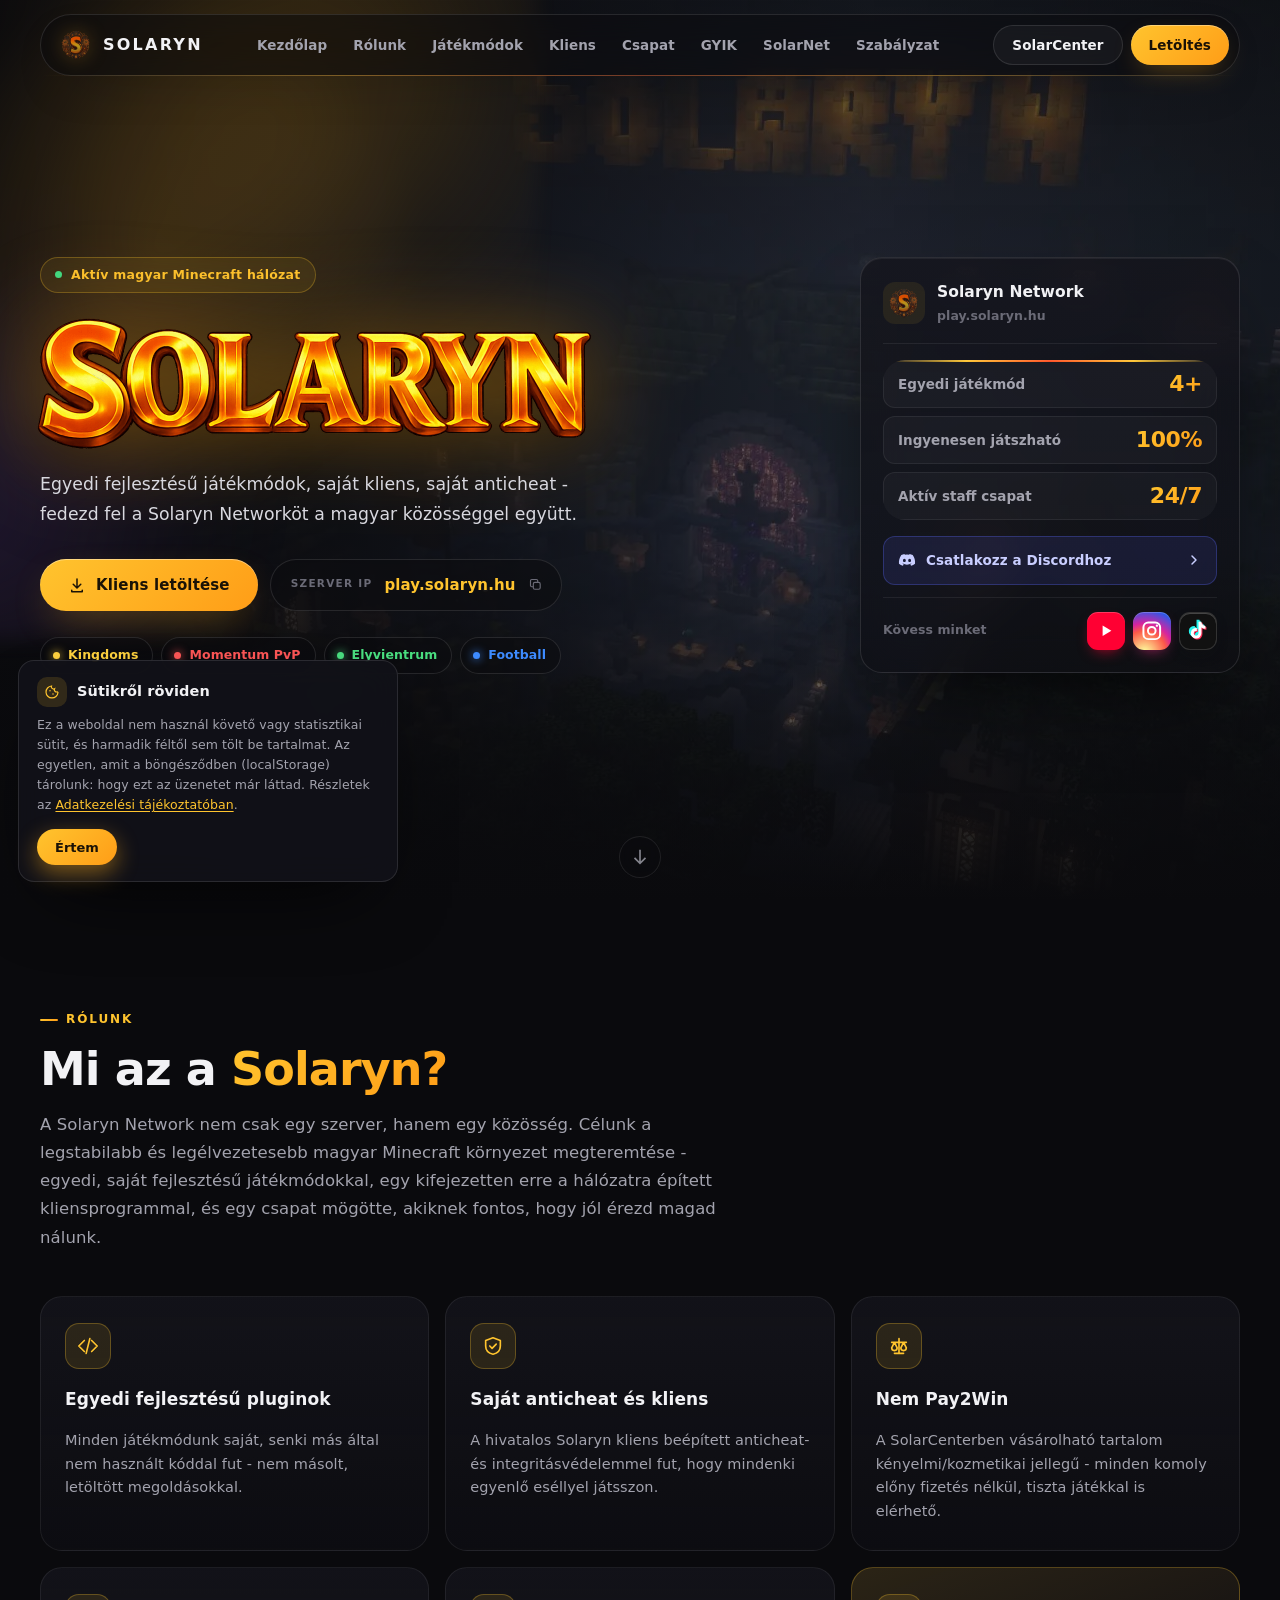
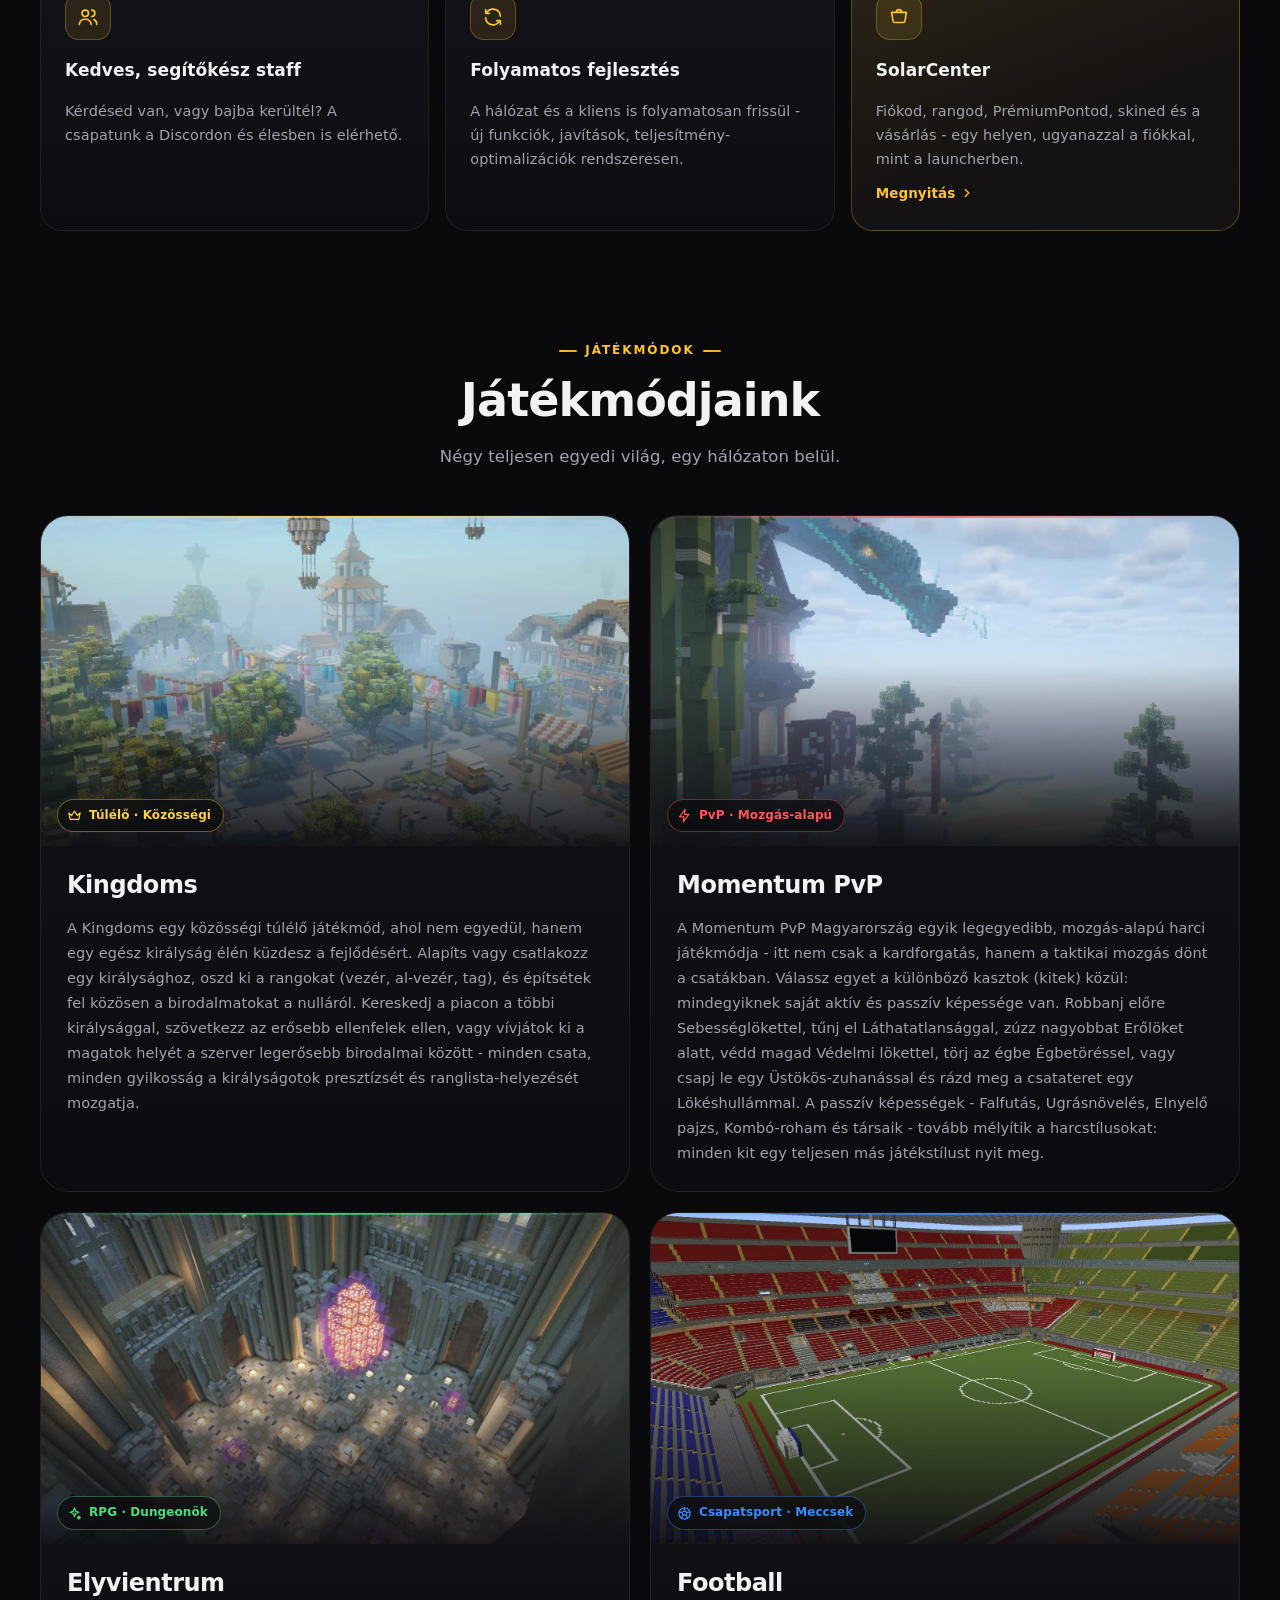
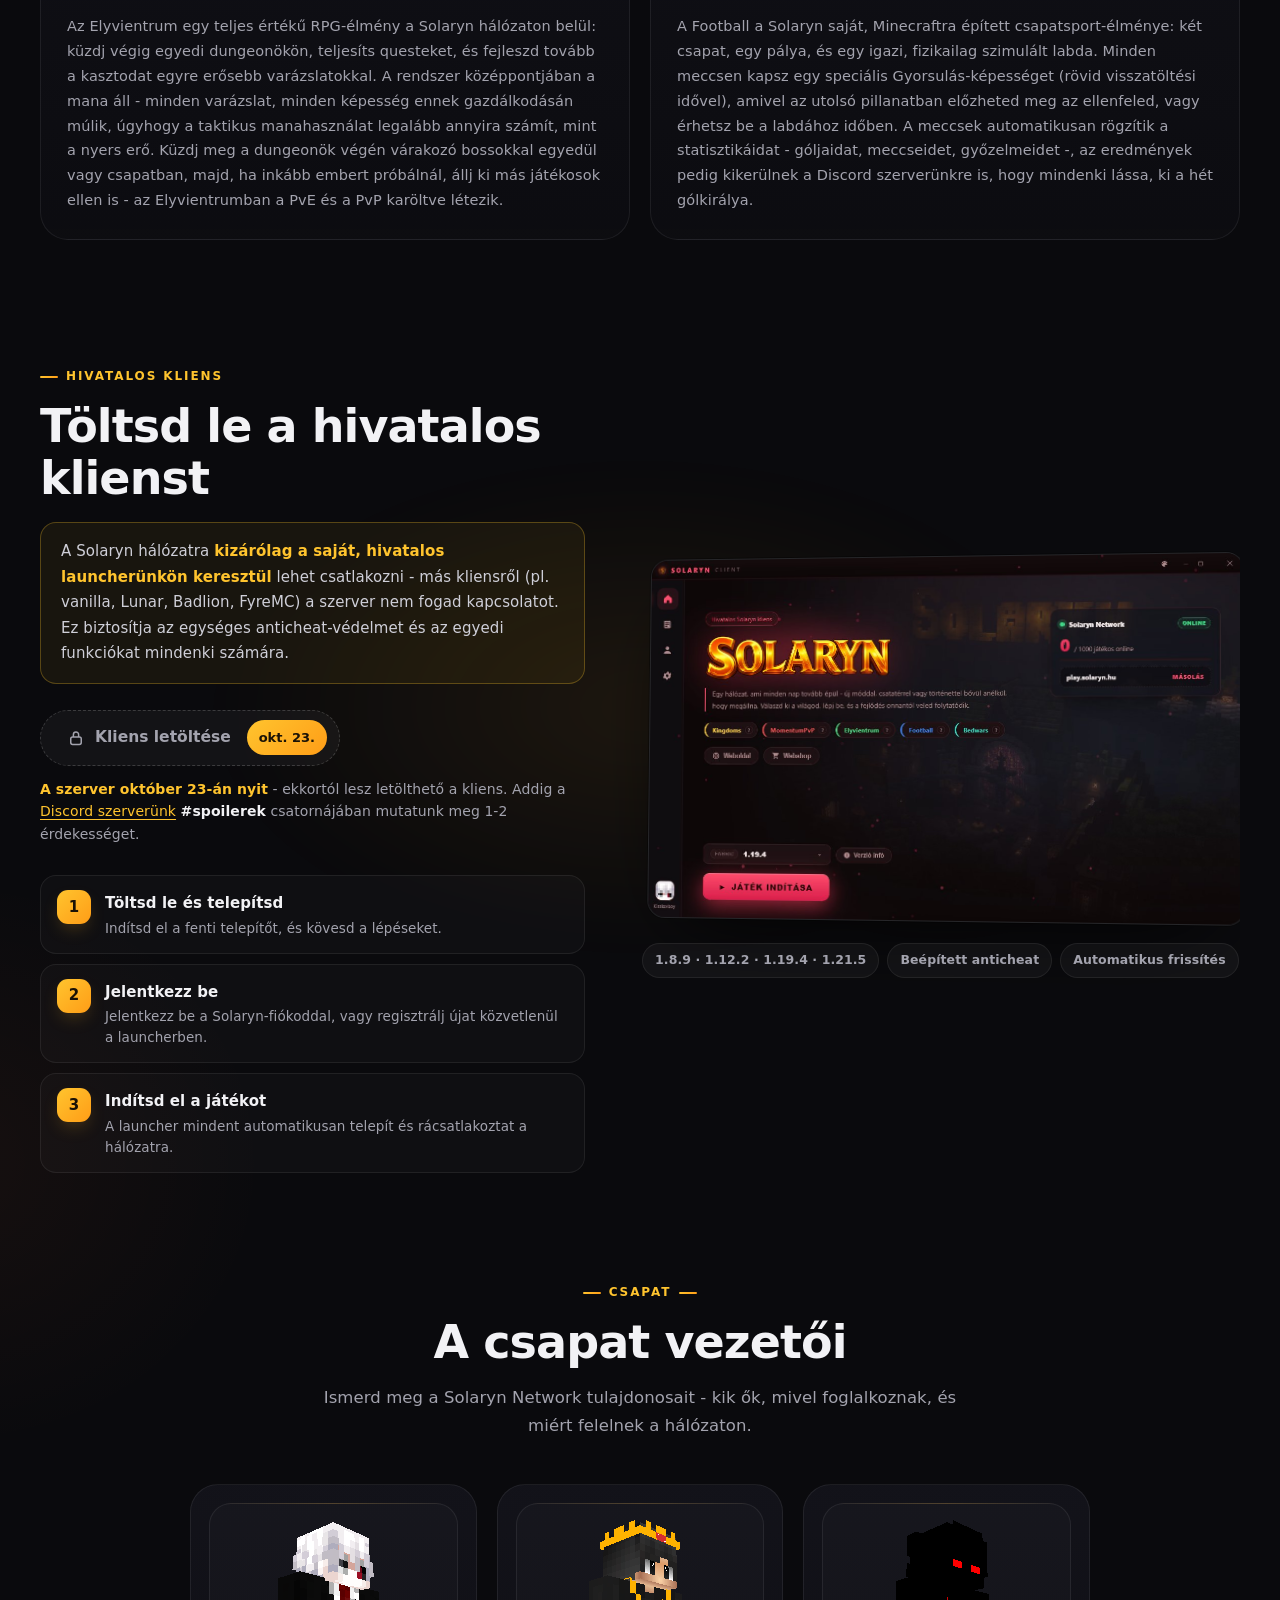
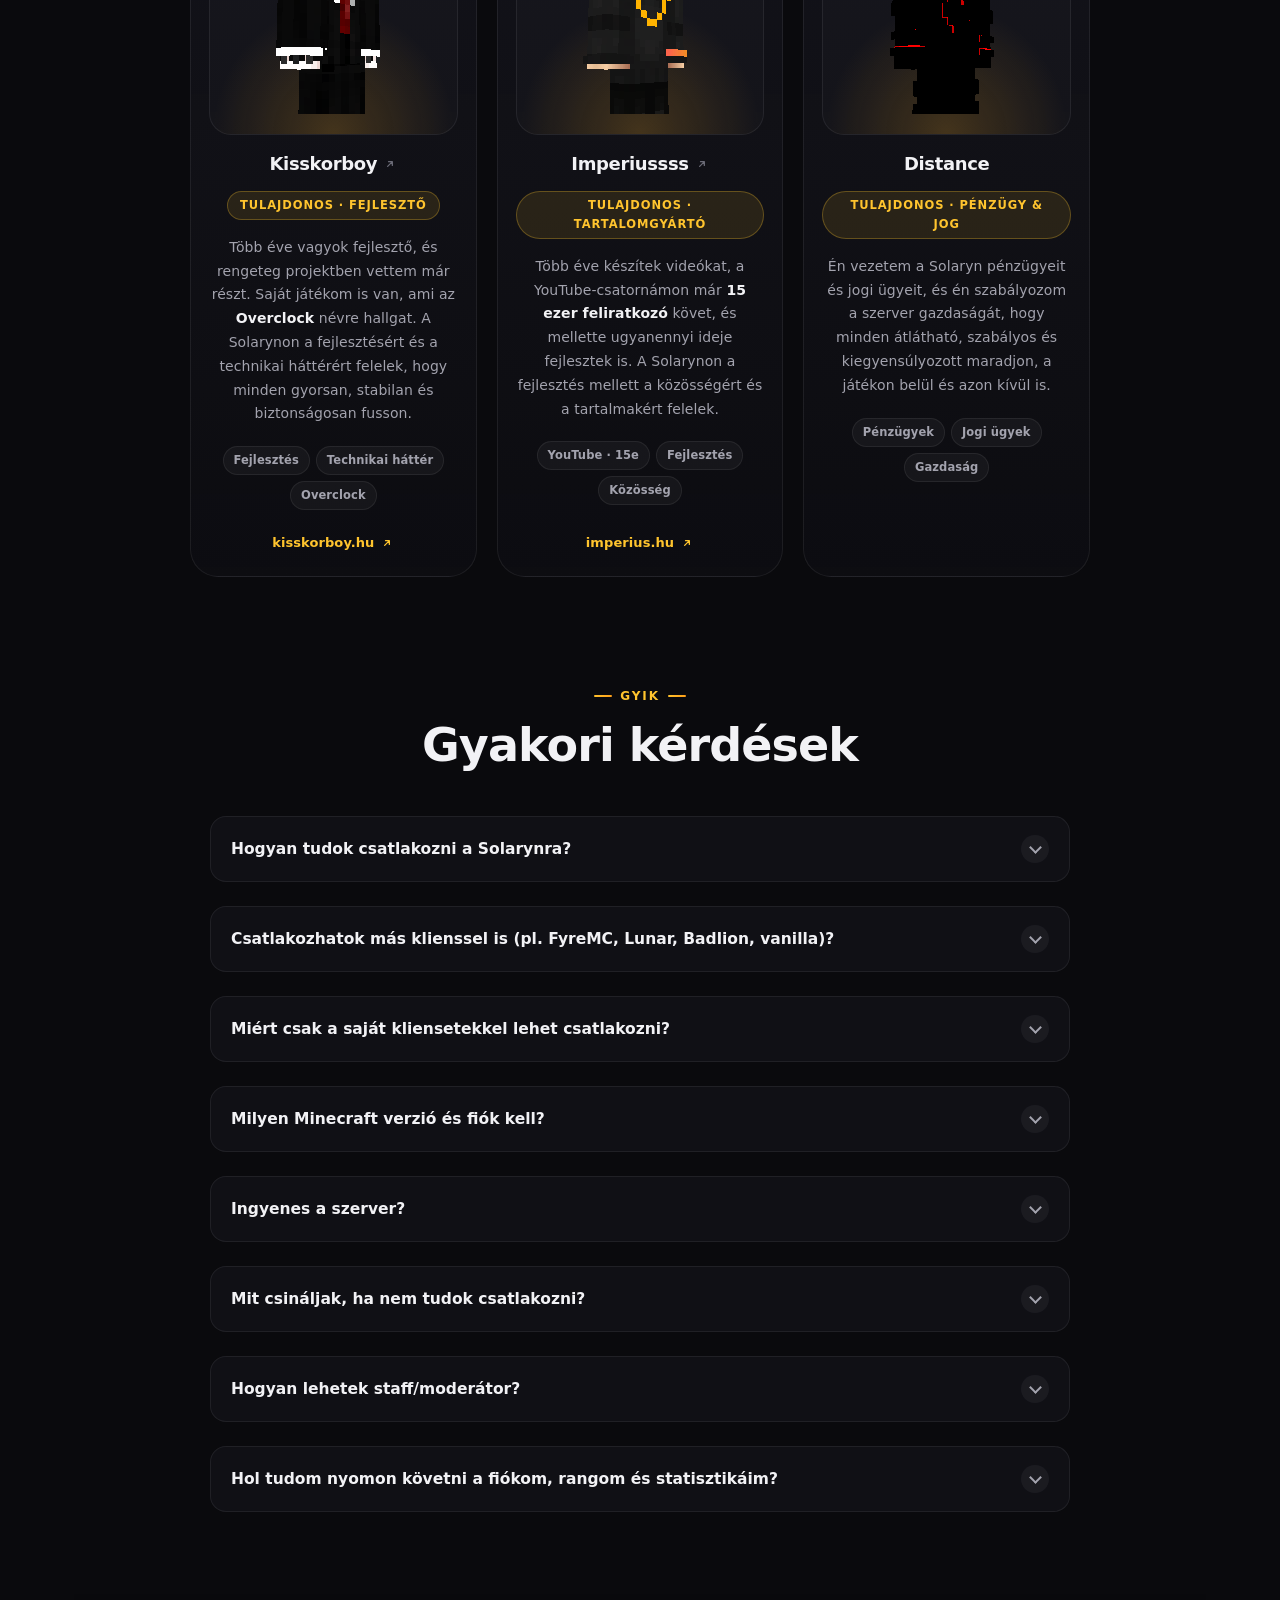
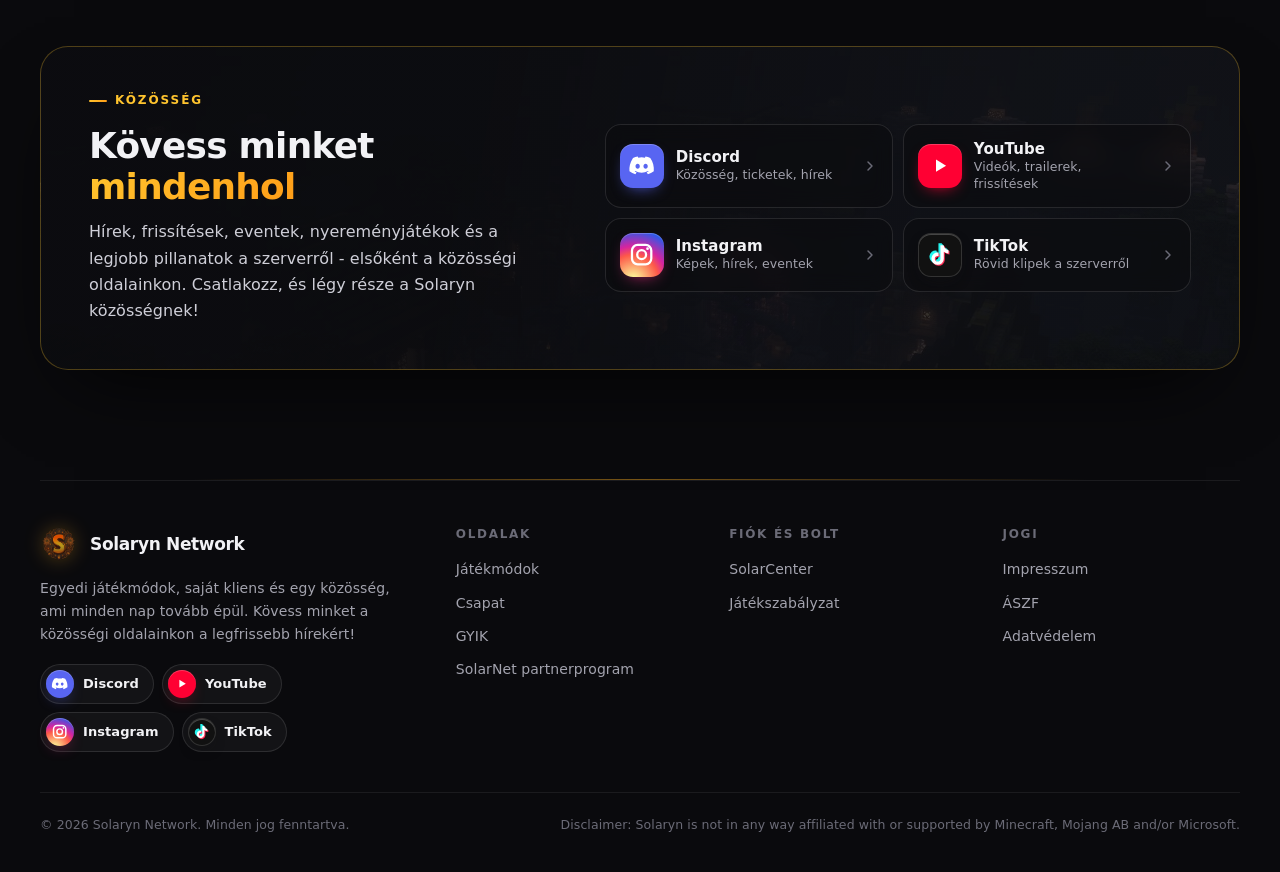
==== index.html @ 9f1cbe0a "Add files via upload" ====
<!DOCTYPE html>
<html lang="hu">

<head>
    <meta charset="UTF-8">
    <meta http-equiv="Content-Security-Policy" content="default-src 'self'; script-src 'self'; style-src 'self' 'unsafe-inline'; img-src 'self' data: blob: https://api.overclockgame.hu:8908; connect-src 'self' https://api.overclockgame.hu:8908; font-src 'self'; frame-src 'none'; object-src 'none'; base-uri 'self'; form-action 'self'; upgrade-insecure-requests">
    <meta name="referrer" content="strict-origin-when-cross-origin">
    <meta name="viewport" content="width=device-width, initial-scale=1.0, viewport-fit=cover">

    <title>Solaryn Network</title>
    <meta name="description" content="A Solaryn Network hivatalos oldala - egyedi, saját fejlesztésű játékmódok, saját kliens és anticheat, aktív magyar közösség. Ingyenesen játszható.">
    <meta name="author" content="Solaryn Network">
    <meta name="theme-color" content="#07070a">
    <meta name="color-scheme" content="dark">
    <meta name="robots" content="index, follow, max-image-preview:large">
    <link rel="canonical" href="https://solaryn.hu/">

    <link rel="icon" type="image/png" href="assets/solaryn-icon.png">
    <link rel="apple-touch-icon" href="assets/solaryn-icon.png">
    <link rel="manifest" href="site.webmanifest">

    <meta property="og:type" content="website">
    <meta property="og:site_name" content="Solaryn Network">
    <meta property="og:locale" content="hu_HU">
    <meta property="og:url" content="https://solaryn.hu/">
    <meta property="og:title" content="Solaryn Network">
    <meta property="og:description" content="A Solaryn Network hivatalos oldala - egyedi, saját fejlesztésű játékmódok, saját kliens és anticheat, aktív magyar közösség. Ingyenesen játszható.">
    <meta property="og:image" content="https://solaryn.hu/assets/solaryn-wordmark.png">
    <meta property="og:image:alt" content="Solaryn Network">
    <meta name="twitter:card" content="summary_large_image">
    <meta name="twitter:title" content="Solaryn Network">
    <meta name="twitter:description" content="A Solaryn Network hivatalos oldala - egyedi, saját fejlesztésű játékmódok, saját kliens és anticheat, aktív magyar közösség. Ingyenesen játszható.">
    <meta name="twitter:image" content="https://solaryn.hu/assets/solaryn-wordmark.png">

    <link rel="stylesheet" href="style.css">
    <link rel="stylesheet" href="ui.css">
    <link rel="stylesheet" href="design.css">
    <link rel="stylesheet" href="components.css">

    <link rel="preload" as="image" href="assets/lobby.jpg" fetchpriority="high">
    <link rel="preconnect" href="https://api.overclockgame.hu:8908">
    <link rel="dns-prefetch" href="https://api.overclockgame.hu">

    <script type="application/ld+json">
    {
      "@context": "https://schema.org",
      "@type": "WebSite",
      "name": "Solaryn Network",
      "url": "https://solaryn.hu/",
      "inLanguage": "hu",
      "publisher": {
        "@type": "Organization",
        "name": "Solaryn Network",
        "url": "https://solaryn.hu/",
        "logo": "https://solaryn.hu/assets/solaryn-icon.png",
        "sameAs": [
          "https://dc.solaryn.hu",
          "https://www.youtube.com/@SolarynNetwork",
          "https://www.instagram.com/solarynnetwork/",
          "https://www.tiktok.com/@solaryn.network"
        ]
      }
    }
    </script>
</head>

<body class="page-home">
    <a class="skip-link" href="#kezdolap">Ugrás a tartalomra</a>
    <div class="scroll-progress"></div>
    <canvas class="particle-canvas" id="particleCanvas" aria-hidden="true"></canvas>

    <nav>
        <a href="#kezdolap" class="logo">
            <img src="assets/solaryn-icon.png" alt="Solaryn" class="logo-icon">
            <span class="logo-word">Solaryn</span>
        </a>
        <ul class="nav-links">
            <li><a href="#kezdolap">Kezdőlap</a></li>
            <li><a href="#rolunk">Rólunk</a></li>
            <li><a href="#jatekmodok">Játékmódok</a></li>
            <li><a href="#kliens">Kliens</a></li>
            <li><a href="#csapat">Csapat</a></li>
            <li><a href="#gyik">GYIK</a></li>
            <li><a href="solarnet/">SolarNet</a></li>
            <li><a href="szabalyzat/">Szabályzat</a></li>
        </ul>
        <div class="nav-actions">
            <a href="https://center.solaryn.hu" class="btn-outline-nav">SolarCenter</a>
            <a href="#kliens" class="btn-nav-download">Letöltés</a>
        </div>
    </nav>

    <header id="kezdolap" class="hero hero-bg-lobby">
        <div class="hero-overlay"></div>
        <div class="hero-glow"></div>
        <div class="hero-inner">
            <div class="hero-content">
                <div class="badge hero-anim" style="animation-delay:.05s"><span class="badge-dot"></span>Aktív magyar Minecraft hálózat</div>
                <h1 class="sr-only">Solaryn Network</h1>
                <img src="assets/solaryn-wordmark.png" alt="Solaryn" class="hero-wordmark hero-anim" style="animation-delay:.15s">
                <p class="hero-lead hero-anim" style="animation-delay:.3s">Egyedi fejlesztésű játékmódok, saját kliens, saját anticheat - fedezd fel a Solaryn Networköt a magyar közösséggel együtt.</p>
                <div class="hero-actions hero-anim" style="animation-delay:.45s">
                    <a href="#kliens" class="btn-glow-download">
                        <svg viewBox="0 0 24 24" width="18" height="18" fill="currentColor" aria-hidden="true"><path d="M12 3a1 1 0 0 1 1 1v9.59l3.3-3.3a1 1 0 1 1 1.4 1.42l-5 5a1 1 0 0 1-1.4 0l-5-5a1 1 0 1 1 1.4-1.42l3.3 3.3V4a1 1 0 0 1 1-1Zm-7 15a1 1 0 0 1 1 1v1h12v-1a1 1 0 1 1 2 0v2a1 1 0 0 1-1 1H5a1 1 0 0 1-1-1v-2a1 1 0 0 1 1-1Z"/></svg>
                        Kliens letöltése
                    </a>
                    <button type="button" class="ip-container" id="btnCopyIp" aria-label="Szerver IP-cím másolása vágólapra">
                        <span class="ip-label">Szerver IP</span>
                        <span id="ip-text">play.solaryn.hu</span>
                        <svg class="ip-copy-icon" viewBox="0 0 24 24" width="15" height="15" aria-hidden="true"><rect x="8.5" y="8.5" width="11" height="11" rx="2.5" fill="none" stroke="currentColor" stroke-width="1.8"/><path d="M15.5 8.5V6a2 2 0 0 0-2-2H6a2 2 0 0 0-2 2v7.5a2 2 0 0 0 2 2h2.5" fill="none" stroke="currentColor" stroke-width="1.8"/></svg>
                        <svg class="ip-copied-tick" viewBox="0 0 24 24" width="16" height="16" aria-hidden="true"><path fill="none" stroke="currentColor" stroke-width="2.6" stroke-linecap="round" stroke-linejoin="round" d="M4 12.5l5.2 5.2L20 7"/></svg>
                    </button>
                </div>
                <div class="hero-modes hero-anim" style="animation-delay:.6s">
                    <a href="#jatekmodok" class="mode-chip mode-kingdoms">Kingdoms</a>
                    <a href="#jatekmodok" class="mode-chip mode-momentum">Momentum PvP</a>
                    <a href="#jatekmodok" class="mode-chip mode-elyvientrum">Elyvientrum</a>
                    <a href="#jatekmodok" class="mode-chip mode-foci">Football</a>
                </div>
            </div>

            <aside class="hero-panel hero-anim" style="animation-delay:.5s" aria-label="Solaryn röviden">
                <div class="hero-panel-head">
                    <img src="assets/solaryn-icon.png" alt="" class="hero-panel-icon">
                    <div>
                        <div class="hero-panel-title">Solaryn Network</div>
                        <div class="hero-panel-sub">play.solaryn.hu</div>
                    </div>
                </div>
                <div class="stats">
                    <div class="stat-item">
                        <h2 data-count="4" data-suffix="+">0+</h2>
                        <p>Egyedi játékmód</p>
                    </div>
                    <div class="stat-item">
                        <h2 data-count="100" data-suffix="%">0%</h2>
                        <p>Ingyenesen játszható</p>
                    </div>
                    <div class="stat-item">
                        <h2 data-count="24" data-suffix="/7">0/7</h2>
                        <p>Aktív staff csapat</p>
                    </div>
                </div>
                <a href="https://dc.solaryn.hu" class="hero-panel-discord" target="_blank" rel="noopener">
                    <svg viewBox="0 0 24 24" width="18" height="18" fill="currentColor" aria-hidden="true"><path d="M19.6 5.3A17 17 0 0 0 15.4 4l-.5 1a15.7 15.7 0 0 0-5.8 0L8.6 4a17 17 0 0 0-4.2 1.3C1.7 9.3 1 13.2 1.3 17a17.1 17.1 0 0 0 5.2 2.6l1.1-1.7a11 11 0 0 1-1.7-.8l.4-.3a12.2 12.2 0 0 0 11.4 0l.4.3a11 11 0 0 1-1.7.8l1.1 1.7a17 17 0 0 0 5.2-2.6c.4-4.4-.7-8.3-3.1-11.7ZM8.5 14.7c-1 0-1.9-1-1.9-2.2s.8-2.2 1.9-2.2 1.9 1 1.9 2.2-.8 2.2-1.9 2.2Zm7 0c-1 0-1.9-1-1.9-2.2s.8-2.2 1.9-2.2 1.9 1 1.9 2.2-.8 2.2-1.9 2.2Z"/></svg>
                    <span>Csatlakozz a Discordhoz</span>
                    <svg class="hero-panel-arrow" viewBox="0 0 24 24" width="16" height="16" aria-hidden="true"><path d="M9 6l6 6-6 6" fill="none" stroke="currentColor" stroke-width="2.2" stroke-linecap="round" stroke-linejoin="round"/></svg>
                </a>
                <div class="hero-panel-socials">
                    <span>Kövess minket</span>
                    <div class="social-icons">
                        <a href="https://www.youtube.com/@SolarynNetwork" class="social-app-icon social-youtube" target="_blank" rel="noopener" aria-label="YouTube" title="YouTube"><svg viewBox="0 0 24 24" aria-hidden="true"><path fill="currentColor" d="M8.8 6.6v10.8l8.9-5.4z"/></svg></a>
                        <a href="https://www.instagram.com/solarynnetwork/" class="social-app-icon social-instagram" target="_blank" rel="noopener" aria-label="Instagram" title="Instagram"><svg viewBox="0 0 24 24" aria-hidden="true"><rect x="3.5" y="3.5" width="17" height="17" rx="5" fill="none" stroke="currentColor" stroke-width="2"/><circle cx="12" cy="12" r="3.9" fill="none" stroke="currentColor" stroke-width="2"/><circle cx="17.2" cy="6.8" r="1.2" fill="currentColor"/></svg></a>
                        <a href="https://www.tiktok.com/@solaryn.network" class="social-app-icon social-tiktok" target="_blank" rel="noopener" aria-label="TikTok" title="TikTok"><svg viewBox="0 0 24 24" aria-hidden="true"><path fill="currentColor" d="M16.6 5.8A4.3 4.3 0 0 1 15.5 3h-3.1v12.4a2.6 2.6 0 1 1-2.6-2.6c.3 0 .5 0 .8.1V9.7a5.7 5.7 0 1 0 4.9 5.7V9.1a7.3 7.3 0 0 0 4.3 1.4V7.4a4.3 4.3 0 0 1-3.2-1.6Z"/></svg></a>
                    </div>
                </div>
            </aside>
        </div>
        <a href="#rolunk" class="scroll-cue" aria-label="Görgess lejjebb">
            <svg viewBox="0 0 24 24" width="22" height="22" fill="none" stroke="currentColor" stroke-width="1.8"><path d="M12 4v14M6 13l6 6 6-6"/></svg>
        </a>
    </header>

    <section id="rolunk" class="info-section">
        <div class="section-head reveal">
            <span class="eyebrow">Rólunk</span>
            <h2>Mi az a <span class="highlight">Solaryn?</span></h2>
            <p>A Solaryn Network nem csak egy szerver, hanem egy közösség. Célunk a legstabilabb és legélvezetesebb magyar Minecraft környezet megteremtése - egyedi, saját fejlesztésű játékmódokkal, egy kifejezetten erre a hálózatra épített kliensprogrammal, és egy csapat mögötte, akiknek fontos, hogy jól érezd magad nálunk.</p>
        </div>
        <div class="feature-grid">
            <div class="feature-item reveal" style="--reveal-delay:0s">
                <div class="feature-icon"><svg viewBox="0 0 24 24" aria-hidden="true"><path d="M8 6l-6 6 6 6M16 6l6 6-6 6M14 4l-4 16"/></svg></div>
                <div class="feature-title">Egyedi fejlesztésű pluginok</div>
                <div class="feature-desc">Minden játékmódunk saját, senki más által nem használt kóddal fut - nem másolt, letöltött megoldásokkal.</div>
            </div>
            <div class="feature-item reveal" style="--reveal-delay:.08s">
                <div class="feature-icon"><svg viewBox="0 0 24 24" aria-hidden="true"><path d="M12 3l8 3v6c0 5-3.5 8-8 9-4.5-1-8-4-8-9V6z"/><path d="M8.5 12l2.5 2.5 4.5-4.5"/></svg></div>
                <div class="feature-title">Saját anticheat és kliens</div>
                <div class="feature-desc">A hivatalos Solaryn kliens beépített anticheat- és integritásvédelemmel fut, hogy mindenki egyenlő eséllyel játsszon.</div>
            </div>
            <div class="feature-item reveal" style="--reveal-delay:.16s">
                <div class="feature-icon"><svg viewBox="0 0 24 24" aria-hidden="true"><path d="M12 4v16M7 20h10M4 8h16M7 8l-3 6a3 3 0 0 0 6 0zM17 8l-3 6a3 3 0 0 0 6 0z"/></svg></div>
                <div class="feature-title">Nem Pay2Win</div>
                <div class="feature-desc">A SolarCenterben vásárolható tartalom kényelmi/kozmetikai jellegű - minden komoly előny fizetés nélkül, tiszta játékkal is elérhető.</div>
            </div>
            <div class="feature-item reveal" style="--reveal-delay:.24s">
                <div class="feature-icon"><svg viewBox="0 0 24 24" aria-hidden="true"><circle cx="9" cy="8" r="3.5"/><path d="M2.5 20c.5-3.5 3.2-5.5 6.5-5.5s6 2 6.5 5.5M16 4.5a3.5 3.5 0 0 1 0 7M18.5 14.8c1.8.8 2.9 2.6 3.1 5.2"/></svg></div>
                <div class="feature-title">Kedves, segítőkész staff</div>
                <div class="feature-desc">Kérdésed van, vagy bajba kerültél? A csapatunk a Discordon és élesben is elérhető.</div>
            </div>
            <div class="feature-item reveal" style="--reveal-delay:.32s">
                <div class="feature-icon"><svg viewBox="0 0 24 24" aria-hidden="true"><path d="M20 11a8 8 0 0 0-14.9-3.5M4 4v4h4M4 13a8 8 0 0 0 14.9 3.5M20 20v-4h-4"/></svg></div>
                <div class="feature-title">Folyamatos fejlesztés</div>
                <div class="feature-desc">A hálózat és a kliens is folyamatosan frissül - új funkciók, javítások, teljesítmény-optimalizációk rendszeresen.</div>
            </div>
            <a href="https://center.solaryn.hu" class="feature-item feature-cta reveal" style="--reveal-delay:.4s">
                <div class="feature-icon"><svg viewBox="0 0 24 24" aria-hidden="true"><path d="M4 7h16l-1.5 9.5a2 2 0 0 1-2 1.5h-9a2 2 0 0 1-2-1.5zM9 7a3 3 0 0 1 6 0"/></svg></div>
                <div class="feature-title">SolarCenter</div>
                <div class="feature-desc">Fiókod, rangod, PrémiumPontod, skined és a vásárlás - egy helyen, ugyanazzal a fiókkal, mint a launcherben.</div>
                <span class="feature-link">Megnyitás <svg viewBox="0 0 24 24" width="14" height="14" aria-hidden="true"><path d="M9 6l6 6-6 6" fill="none" stroke="currentColor" stroke-width="2.2" stroke-linecap="round" stroke-linejoin="round"/></svg></span>
            </a>
        </div>
    </section>

    <section id="jatekmodok" class="gamemodes-section">
        <div class="section-head section-head-center reveal">
            <span class="eyebrow">Játékmódok</span>
            <h2 class="section-title">Játékmódjaink</h2>
            <p class="section-subtitle">Négy teljesen egyedi világ, egy hálózaton belül.</p>
        </div>

        <div class="modes-grid">
            <article class="mode-card accent-kingdoms reveal">
                <div class="mode-card-media">
                    <picture>
                        <source srcset="assets/kingdoms.webp" type="image/webp">
                        <img src="assets/kingdoms.jpg" alt="Kingdoms spawn" loading="lazy">
                    </picture>
                    <span class="mode-card-tag"><svg viewBox="0 0 24 24" aria-hidden="true"><path d="M3 8l4.5 4L12 5l4.5 7L21 8l-2 10H5z"/></svg>Túlélő · Közösségi</span>
                </div>
                <div class="mode-card-body">
                    <h3>Kingdoms</h3>
                    <p>A Kingdoms egy közösségi túlélő játékmód, ahol nem egyedül, hanem egy egész királyság élén küzdesz a fejlődésért. Alapíts vagy csatlakozz egy királysághoz, oszd ki a rangokat (vezér, al-vezér, tag), és építsétek fel közösen a birodalmatokat a nulláról. Kereskedj a piacon a többi királysággal, szövetkezz az erősebb ellenfelek ellen, vagy vívjátok ki a magatok helyét a szerver legerősebb birodalmai között - minden csata, minden gyilkosság a királyságotok presztízsét és ranglista-helyezését mozgatja.</p>
                </div>
            </article>

            <article class="mode-card accent-momentum reveal" style="--reveal-delay:.08s">
                <div class="mode-card-media">
                    <picture>
                        <source srcset="assets/momentum.webp" type="image/webp">
                        <img src="assets/momentum.jpg" alt="Momentum PvP spawn" loading="lazy">
                    </picture>
                    <span class="mode-card-tag"><svg viewBox="0 0 24 24" aria-hidden="true"><path d="M13 2L4 14h7l-1 8 9-12h-7z"/></svg>PvP · Mozgás-alapú</span>
                </div>
                <div class="mode-card-body">
                    <h3>Momentum PvP</h3>
                    <p>A Momentum PvP Magyarország egyik legegyedibb, mozgás-alapú harci játékmódja - itt nem csak a kardforgatás, hanem a taktikai mozgás dönt a csatákban. Válassz egyet a különböző kasztok (kitek) közül: mindegyiknek saját aktív és passzív képessége van. Robbanj előre Sebességlökettel, tűnj el Láthatatlansággal, zúzz nagyobbat Erőlöket alatt, védd magad Védelmi lökettel, törj az égbe Égbetöréssel, vagy csapj le egy Üstökös-zuhanással és rázd meg a csatateret egy Lökéshullámmal. A passzív képességek - Falfutás, Ugrásnövelés, Elnyelő pajzs, Kombó-roham és társaik - tovább mélyítik a harcstílusokat: minden kit egy teljesen más játékstílust nyit meg.</p>
                </div>
            </article>

            <article class="mode-card accent-elyvientrum reveal">
                <div class="mode-card-media">
                    <picture>
                        <source srcset="assets/elyvientrum.webp" type="image/webp">
                        <img src="assets/elyvientrum.jpg" alt="Elyvientrum spawn" loading="lazy">
                    </picture>
                    <span class="mode-card-tag"><svg viewBox="0 0 24 24" aria-hidden="true"><path d="M12 3l1.8 5.2L19 10l-5.2 1.8L12 17l-1.8-5.2L5 10l5.2-1.8zM19 16l.7 1.8 1.8.7-1.8.7L19 21l-.7-1.8-1.8-.7 1.8-.7z"/></svg>RPG · Dungeonök</span>
                </div>
                <div class="mode-card-body">
                    <h3>Elyvientrum</h3>
                    <p>Az Elyvientrum egy teljes értékű RPG-élmény a Solaryn hálózaton belül: küzdj végig egyedi dungeonökön, teljesíts questeket, és fejleszd tovább a kasztodat egyre erősebb varázslatokkal. A rendszer középpontjában a mana áll - minden varázslat, minden képesség ennek gazdálkodásán múlik, úgyhogy a taktikus manahasználat legalább annyira számít, mint a nyers erő. Küzdj meg a dungeonök végén várakozó bossokkal egyedül vagy csapatban, majd, ha inkább embert próbálnál, állj ki más játékosok ellen is - az Elyvientrumban a PvE és a PvP karöltve létezik.</p>
                </div>
            </article>

            <article class="mode-card accent-foci reveal" style="--reveal-delay:.08s">
                <div class="mode-card-media">
                    <picture>
                        <source srcset="assets/foci.webp" type="image/webp">
                        <img src="assets/foci.jpg" alt="Football pálya" loading="lazy">
                    </picture>
                    <span class="mode-card-tag"><svg viewBox="0 0 24 24" aria-hidden="true"><circle cx="12" cy="12" r="9"/><path d="M12 7.5l3.8 2.8-1.5 4.4H9.7l-1.5-4.4zM12 3v4.5M20.5 9.7l-4.7.6M17.3 19.3l-3-4.6M6.7 19.3l3-4.6M3.5 9.7l4.7.6"/></svg>Csapatsport · Meccsek</span>
                </div>
                <div class="mode-card-body">
                    <h3>Football</h3>
                    <p>A Football a Solaryn saját, Minecraftra épített csapatsport-élménye: két csapat, egy pálya, és egy igazi, fizikailag szimulált labda. Minden meccsen kapsz egy speciális Gyorsulás-képességet (rövid visszatöltési idővel), amivel az utolsó pillanatban előzheted meg az ellenfeled, vagy érhetsz be a labdához időben. A meccsek automatikusan rögzítik a statisztikáidat - góljaidat, meccseidet, győzelmeidet -, az eredmények pedig kikerülnek a Discord szerverünkre is, hogy mindenki lássa, ki a hét gólkirálya.</p>
                </div>
            </article>
        </div>
    </section>

    <section id="kliens" class="client-section">
        <div class="client-inner">
            <div class="client-copy">
                <span class="eyebrow reveal">Hivatalos kliens</span>
                <h2 class="section-title reveal">Töltsd le a hivatalos klienst</h2>
                <p class="section-subtitle client-warning reveal">A Solaryn hálózatra <strong>kizárólag a saját, hivatalos launcherünkön keresztül</strong> lehet csatlakozni - más kliensről (pl. vanilla, Lunar, Badlion, FyreMC) a szerver nem fogad kapcsolatot. Ez biztosítja az egységes anticheat-védelmet és az egyedi funkciókat mindenki számára.</p>

                <div class="client-lock reveal">
                    <button type="button" class="client-lock-btn" disabled>
                        <svg viewBox="0 0 24 24" width="18" height="18" aria-hidden="true"><rect x="5" y="10.5" width="14" height="10" rx="2.5" fill="none" stroke="currentColor" stroke-width="2"/><path d="M8.5 10.5V7.5a3.5 3.5 0 0 1 7 0v3" fill="none" stroke="currentColor" stroke-width="2"/></svg>
                        Kliens letöltése
                        <span class="client-lock-date">okt. 23.</span>
                    </button>
                    <p class="client-lock-note"><strong>A szerver október 23-án nyit</strong> - ekkortól lesz letölthető a kliens. Addig a <a href="https://dc.solaryn.hu" target="_blank" rel="noopener">Discord szerverünk</a> <b>#spoilerek</b> csatornájában mutatunk meg 1-2 érdekességet.</p>
                </div>

                <div class="client-steps">
                    <div class="client-step reveal" style="--reveal-delay:0s">
                        <div class="client-step-num">1</div>
                        <div>
                            <div class="client-step-title">Töltsd le és telepítsd</div>
                            <div class="client-step-desc">Indítsd el a fenti telepítőt, és kövesd a lépéseket.</div>
                        </div>
                    </div>
                    <div class="client-step reveal" style="--reveal-delay:.1s">
                        <div class="client-step-num">2</div>
                        <div>
                            <div class="client-step-title">Jelentkezz be</div>
                            <div class="client-step-desc">Jelentkezz be a Solaryn-fiókoddal, vagy regisztrálj újat közvetlenül a launcherben.</div>
                        </div>
                    </div>
                    <div class="client-step reveal" style="--reveal-delay:.2s">
                        <div class="client-step-num">3</div>
                        <div>
                            <div class="client-step-title">Indítsd el a játékot</div>
                            <div class="client-step-desc">A launcher mindent automatikusan telepít és rácsatlakoztat a hálózatra.</div>
                        </div>
                    </div>
                </div>
            </div>

            <div class="client-preview reveal">
                <div class="client-preview-glow"></div>
                <div class="client-window">
                    <img src="assets/launcher-preview.jpg" alt="A Solaryn Launcher kezdőlapja" loading="lazy" width="1180" height="720">
                </div>
                <ul class="client-perks">
                    <li>1.8.9 · 1.12.2 · 1.19.4 · 1.21.5</li>
                    <li>Beépített anticheat</li>
                    <li>Automatikus frissítés</li>
                </ul>
            </div>
        </div>
    </section>

    <section id="csapat" class="team-section">
        <div class="section-head section-head-center reveal">
            <span class="eyebrow">Csapat</span>
            <h2 class="section-title">A csapat vezetői</h2>
            <p class="section-subtitle">Ismerd meg a Solaryn Network tulajdonosait - kik ők, mivel foglalkoznak, és miért felelnek a hálózaton.</p>
        </div>
        <div class="team-grid">
            <div class="team-card reveal">
                <div class="team-card-stage"><canvas id="teamSkinKisskorboy" width="150" height="200"></canvas></div>
                <a href="https://kisskorboy.hu" class="team-card-name" target="_blank" rel="noopener">Kisskorboy <svg viewBox="0 0 24 24" width="14" height="14" aria-hidden="true"><path d="M8 16L16 8M9.5 8H16v6.5" fill="none" stroke="currentColor" stroke-width="2.2" stroke-linecap="round" stroke-linejoin="round"/></svg></a>
                <div class="team-card-role">Tulajdonos · Fejlesztő</div>
                <p class="team-card-bio">Több éve vagyok fejlesztő, és rengeteg projektben vettem már részt. Saját játékom is van, ami az <strong>Overclock</strong> névre hallgat. A Solarynon a fejlesztésért és a technikai háttérért felelek, hogy minden gyorsan, stabilan és biztonságosan fusson.</p>
                <div class="team-card-tags"><span>Fejlesztés</span><span>Technikai háttér</span><span>Overclock</span></div>
                <a href="https://kisskorboy.hu" class="team-card-site" target="_blank" rel="noopener">kisskorboy.hu <svg viewBox="0 0 24 24" width="14" height="14" aria-hidden="true"><path d="M8 16L16 8M9.5 8H16v6.5" fill="none" stroke="currentColor" stroke-width="2.2" stroke-linecap="round" stroke-linejoin="round"/></svg></a>
            </div>
            <div class="team-card reveal" style="--reveal-delay:.08s">
                <div class="team-card-stage"><canvas id="teamSkinImperiussss" width="150" height="200"></canvas></div>
                <a href="https://imperius.hu" class="team-card-name" target="_blank" rel="noopener">Imperiussss <svg viewBox="0 0 24 24" width="14" height="14" aria-hidden="true"><path d="M8 16L16 8M9.5 8H16v6.5" fill="none" stroke="currentColor" stroke-width="2.2" stroke-linecap="round" stroke-linejoin="round"/></svg></a>
                <div class="team-card-role">Tulajdonos · Tartalomgyártó</div>
                <p class="team-card-bio">Több éve készítek videókat, a YouTube-csatornámon már <strong>15 ezer feliratkozó</strong> követ, és mellette ugyanennyi ideje fejlesztek is. A Solarynon a fejlesztés mellett a közösségért és a tartalmakért felelek.</p>
                <div class="team-card-tags"><span>YouTube · 15e</span><span>Fejlesztés</span><span>Közösség</span></div>
                <a href="https://imperius.hu" class="team-card-site" target="_blank" rel="noopener">imperius.hu <svg viewBox="0 0 24 24" width="14" height="14" aria-hidden="true"><path d="M8 16L16 8M9.5 8H16v6.5" fill="none" stroke="currentColor" stroke-width="2.2" stroke-linecap="round" stroke-linejoin="round"/></svg></a>
            </div>
            <div class="team-card reveal" style="--reveal-delay:.16s">
                <div class="team-card-stage"><canvas id="teamSkinDistance" width="150" height="200"></canvas></div>
                <div class="team-card-name">Distance</div>
                <div class="team-card-role">Tulajdonos · Pénzügy &amp; jog</div>
                <p class="team-card-bio">Én vezetem a Solaryn pénzügyeit és jogi ügyeit, és én szabályozom a szerver gazdaságát, hogy minden átlátható, szabályos és kiegyensúlyozott maradjon, a játékon belül és azon kívül is.</p>
                <div class="team-card-tags"><span>Pénzügyek</span><span>Jogi ügyek</span><span>Gazdaság</span></div>
            </div>
        </div>
    </section>

    <section id="gyik" class="faq-section">
        <div class="section-head section-head-center reveal">
            <span class="eyebrow">GYIK</span>
            <h2 class="section-title">Gyakori kérdések</h2>
        </div>
        <div class="faq-container">
            <div class="faq-item reveal">
                <button class="faq-question">
                    <span>Hogyan tudok csatlakozni a Solarynra?</span>
                    <span class="faq-arrow">⌄</span>
                </button>
                <div class="faq-answer">
                    <p>Töltsd le a hivatalos Solaryn Launchert (lásd fentebb), telepítsd, majd jelentkezz be a
                        Solaryn-fiókoddal - ha még nincs, a launcherben vagy a SolarCenterben ingyenesen
                        regisztrálhatsz egyet. Ezután csak nyomd meg a "Játék indítása" gombot - a launcher mindent
                        automatikusan letölt és beállít, nincs szükség kézi IP-beírásra vagy modtelepítésre.</p>
                </div>
            </div>
            <div class="faq-item reveal">
                <button class="faq-question">
                    <span>Csatlakozhatok más klienssel is (pl. FyreMC, Lunar, Badlion, vanilla)?</span>
                    <span class="faq-arrow">⌄</span>
                </button>
                <div class="faq-answer">
                    <p><strong>Nem.</strong> A Solarynra kizárólag a saját, hivatalos kliensünkön (SolarClient) és
                        launcherünkön keresztül lehet csatlakozni - ezt technikailag is kikényszerítjük. Más
                        kliensről (bármelyikről) a szerver nem enged be.</p>
                </div>
            </div>
            <div class="faq-item reveal">
                <button class="faq-question">
                    <span>Miért csak a saját kliensetekkel lehet csatlakozni?</span>
                    <span class="faq-arrow">⌄</span>
                </button>
                <div class="faq-answer">
                    <p>Ez biztosítja az egységes anticheat-védelmet és a kiegyensúlyozott, csalásmentes játékmenetet
                        mindenki számára, emellett a kliensünk olyan egyedi funkciókat is tartalmaz (barátlista,
                        jelvények, beépített teljesítmény-optimalizáció), amik más klienssel nem lennének elérhetők.</p>
                </div>
            </div>
            <div class="faq-item reveal">
                <button class="faq-question">
                    <span>Milyen Minecraft verzió és fiók kell?</span>
                    <span class="faq-arrow">⌄</span>
                </button>
                <div class="faq-answer">
                    <p>A launcher automatikusan telepíti a megfelelő Minecraft-verziót és a szükséges modokat -
                        neked csak egy Solaryn-fiókra van szükséged, amit ingyenesen regisztrálhatsz a launcherben
                        vagy a SolarCenterben.</p>
                </div>
            </div>
            <div class="faq-item reveal">
                <button class="faq-question">
                    <span>Ingyenes a szerver?</span>
                    <span class="faq-arrow">⌄</span>
                </button>
                <div class="faq-answer">
                    <p>Igen, a Solaryn teljesen ingyenesen játszható, és nem pay2win: a SolarCenterben opcionálisan
                        vásárolhatsz rangokat, kozmetikákat és PrémiumPontot, de ezek csak kényelmi/kozmetikai
                        előnyök - érvényesülni fizetés nélkül, tiszta játékkal is lehet.</p>
                </div>
            </div>
            <div class="faq-item reveal">
                <button class="faq-question">
                    <span>Mit csináljak, ha nem tudok csatlakozni?</span>
                    <span class="faq-arrow">⌄</span>
                </button>
                <div class="faq-answer">
                    <p>Ellenőrizd, hogy a launcher legfrissebb verzióját használod-e, indítsd újra, és győződj meg
                        róla, hogy stabil az internetkapcsolatod. Ha ez nem segít, keress minket a Discord szerverünkön.</p>
                </div>
            </div>
            <div class="faq-item reveal">
                <button class="faq-question">
                    <span>Hogyan lehetek staff/moderátor?</span>
                    <span class="faq-arrow">⌄</span>
                </button>
                <div class="faq-answer">
                    <p>A tagfelvétel időszakos, ezeket mindig a Discord szerverünkön hirdetjük meg - érdemes ott
                        figyelni a bejelentéseket.</p>
                </div>
            </div>
            <div class="faq-item reveal">
                <button class="faq-question">
                    <span>Hol tudom nyomon követni a fiókom, rangom és statisztikáim?</span>
                    <span class="faq-arrow">⌄</span>
                </button>
                <div class="faq-answer">
                    <p>A SolarCenter felületén - ott találod a rangodat, PrémiumPont-egyenlegedet, játékidődet,
                        barátaidat és jelvényeidet is, egy helyen.</p>
                </div>
            </div>
        </div>
    </section>

    <section id="kozosseg" class="community-band reveal" aria-labelledby="kozosseg-title">
        <div class="community-inner">
            <div class="community-copy">
                <span class="eyebrow">Közösség</span>
                <h2 id="kozosseg-title">Kövess minket <span class="highlight">mindenhol</span></h2>
                <p>Hírek, frissítések, eventek, nyereményjátékok és a legjobb pillanatok a szerverről - elsőként a közösségi oldalainkon. Csatlakozz, és légy része a Solaryn közösségnek!</p>
            </div>
            <div class="community-grid">
                <a href="https://dc.solaryn.hu" class="community-card social-discord" target="_blank" rel="noopener">
                    <span class="social-app-icon"><svg viewBox="0 0 24 24" aria-hidden="true"><path fill="currentColor" d="M19.6 5.3A17 17 0 0 0 15.4 4l-.5 1a15.7 15.7 0 0 0-5.8 0L8.6 4a17 17 0 0 0-4.2 1.3C1.7 9.3 1 13.2 1.3 17a17.1 17.1 0 0 0 5.2 2.6l1.1-1.7a11 11 0 0 1-1.7-.8l.4-.3a12.2 12.2 0 0 0 11.4 0l.4.3a11 11 0 0 1-1.7.8l1.1 1.7a17 17 0 0 0 5.2-2.6c.4-4.4-.7-8.3-3.1-11.7ZM8.5 14.7c-1 0-1.9-1-1.9-2.2s.8-2.2 1.9-2.2 1.9 1 1.9 2.2-.8 2.2-1.9 2.2Zm7 0c-1 0-1.9-1-1.9-2.2s.8-2.2 1.9-2.2 1.9 1 1.9 2.2-.8 2.2-1.9 2.2Z"/></svg></span>
                    <span class="community-card-text"><strong>Discord</strong><small>Közösség, ticketek, hírek</small></span>
                    <svg class="community-card-arrow" viewBox="0 0 24 24" width="16" height="16" aria-hidden="true"><path d="M9 6l6 6-6 6" fill="none" stroke="currentColor" stroke-width="2.2" stroke-linecap="round" stroke-linejoin="round"/></svg>
                </a>
                <a href="https://www.youtube.com/@SolarynNetwork" class="community-card social-youtube" target="_blank" rel="noopener">
                    <span class="social-app-icon"><svg viewBox="0 0 24 24" aria-hidden="true"><path fill="currentColor" d="M8.8 6.6v10.8l8.9-5.4z"/></svg></span>
                    <span class="community-card-text"><strong>YouTube</strong><small>Videók, trailerek, frissítések</small></span>
                    <svg class="community-card-arrow" viewBox="0 0 24 24" width="16" height="16" aria-hidden="true"><path d="M9 6l6 6-6 6" fill="none" stroke="currentColor" stroke-width="2.2" stroke-linecap="round" stroke-linejoin="round"/></svg>
                </a>
                <a href="https://www.instagram.com/solarynnetwork/" class="community-card social-instagram" target="_blank" rel="noopener">
                    <span class="social-app-icon"><svg viewBox="0 0 24 24" aria-hidden="true"><rect x="3.5" y="3.5" width="17" height="17" rx="5" fill="none" stroke="currentColor" stroke-width="2"/><circle cx="12" cy="12" r="3.9" fill="none" stroke="currentColor" stroke-width="2"/><circle cx="17.2" cy="6.8" r="1.2" fill="currentColor"/></svg></span>
                    <span class="community-card-text"><strong>Instagram</strong><small>Képek, hírek, eventek</small></span>
                    <svg class="community-card-arrow" viewBox="0 0 24 24" width="16" height="16" aria-hidden="true"><path d="M9 6l6 6-6 6" fill="none" stroke="currentColor" stroke-width="2.2" stroke-linecap="round" stroke-linejoin="round"/></svg>
                </a>
                <a href="https://www.tiktok.com/@solaryn.network" class="community-card social-tiktok" target="_blank" rel="noopener">
                    <span class="social-app-icon"><svg viewBox="0 0 24 24" aria-hidden="true"><path fill="currentColor" d="M16.6 5.8A4.3 4.3 0 0 1 15.5 3h-3.1v12.4a2.6 2.6 0 1 1-2.6-2.6c.3 0 .5 0 .8.1V9.7a5.7 5.7 0 1 0 4.9 5.7V9.1a7.3 7.3 0 0 0 4.3 1.4V7.4a4.3 4.3 0 0 1-3.2-1.6Z"/></svg></span>
                    <span class="community-card-text"><strong>TikTok</strong><small>Rövid klipek a szerverről</small></span>
                    <svg class="community-card-arrow" viewBox="0 0 24 24" width="16" height="16" aria-hidden="true"><path d="M9 6l6 6-6 6" fill="none" stroke="currentColor" stroke-width="2.2" stroke-linecap="round" stroke-linejoin="round"/></svg>
                </a>
            </div>
        </div>
    </section>

    <footer>
        <div class="footer-content">
            <div class="footer-top">
                <div class="footer-brand">
                    <a href="#kezdolap" class="footer-brand-link">
                        <img src="assets/solaryn-icon.png" alt="Solaryn" class="footer-logo-icon">
                        <span class="footer-logo">Solaryn Network</span>
                    </a>
                    <p>Egyedi játékmódok, saját kliens és egy közösség, ami minden nap tovább épül. Kövess minket a közösségi oldalainkon a legfrissebb hírekért!</p>
                    <div class="social-apps">
                        <a href="https://dc.solaryn.hu" class="social-app social-discord" target="_blank" rel="noopener"><span class="social-app-icon"><svg viewBox="0 0 24 24" aria-hidden="true"><path fill="currentColor" d="M19.6 5.3A17 17 0 0 0 15.4 4l-.5 1a15.7 15.7 0 0 0-5.8 0L8.6 4a17 17 0 0 0-4.2 1.3C1.7 9.3 1 13.2 1.3 17a17.1 17.1 0 0 0 5.2 2.6l1.1-1.7a11 11 0 0 1-1.7-.8l.4-.3a12.2 12.2 0 0 0 11.4 0l.4.3a11 11 0 0 1-1.7.8l1.1 1.7a17 17 0 0 0 5.2-2.6c.4-4.4-.7-8.3-3.1-11.7ZM8.5 14.7c-1 0-1.9-1-1.9-2.2s.8-2.2 1.9-2.2 1.9 1 1.9 2.2-.8 2.2-1.9 2.2Zm7 0c-1 0-1.9-1-1.9-2.2s.8-2.2 1.9-2.2 1.9 1 1.9 2.2-.8 2.2-1.9 2.2Z"/></svg></span>Discord</a>
                        <a href="https://www.youtube.com/@SolarynNetwork" class="social-app social-youtube" target="_blank" rel="noopener"><span class="social-app-icon"><svg viewBox="0 0 24 24" aria-hidden="true"><path fill="currentColor" d="M8.8 6.6v10.8l8.9-5.4z"/></svg></span>YouTube</a>
                        <a href="https://www.instagram.com/solarynnetwork/" class="social-app social-instagram" target="_blank" rel="noopener"><span class="social-app-icon"><svg viewBox="0 0 24 24" aria-hidden="true"><rect x="3.5" y="3.5" width="17" height="17" rx="5" fill="none" stroke="currentColor" stroke-width="2"/><circle cx="12" cy="12" r="3.9" fill="none" stroke="currentColor" stroke-width="2"/><circle cx="17.2" cy="6.8" r="1.2" fill="currentColor"/></svg></span>Instagram</a>
                        <a href="https://www.tiktok.com/@solaryn.network" class="social-app social-tiktok" target="_blank" rel="noopener"><span class="social-app-icon"><svg viewBox="0 0 24 24" aria-hidden="true"><path fill="currentColor" d="M16.6 5.8A4.3 4.3 0 0 1 15.5 3h-3.1v12.4a2.6 2.6 0 1 1-2.6-2.6c.3 0 .5 0 .8.1V9.7a5.7 5.7 0 1 0 4.9 5.7V9.1a7.3 7.3 0 0 0 4.3 1.4V7.4a4.3 4.3 0 0 1-3.2-1.6Z"/></svg></span>TikTok</a>
                    </div>
                </div>
                <div class="footer-col">
                    <div class="footer-col-title">Oldalak</div>
                    <a href="#jatekmodok">Játékmódok</a>
                    <a href="#csapat">Csapat</a>
                    <a href="#gyik">GYIK</a>
                    <a href="solarnet/">SolarNet partnerprogram</a>
                </div>
                <div class="footer-col">
                    <div class="footer-col-title">Fiók és bolt</div>
                    <a href="https://center.solaryn.hu">SolarCenter</a>
                    <a href="szabalyzat/">Játékszabályzat</a>
                </div>
                <div class="footer-col">
                    <div class="footer-col-title">Jogi</div>
                    <a href="jogi/#impresszum">Impresszum</a>
                    <a href="jogi/#aszf">ÁSZF</a>
                    <a href="jogi/#adatkezeles">Adatvédelem</a>
                </div>
            </div>
            <div class="footer-bottom">
                <div class="footer-copy">© 2026 Solaryn Network. Minden jog fenntartva.</div>
                <div class="legal-disclaimer">Disclaimer: Solaryn is not in any way affiliated with or supported by Minecraft, Mojang AB and/or Microsoft.</div>
            </div>
        </div>
    </footer>

    <script src="skin3d.js" defer></script>
    <script src="script.js" defer></script>
    <script src="ui.js" defer></script>
</body>

</html>
---- style.css ----
:root {
    --bg: #07070a;
    --bg-2: #0d0d12;
    --panel: #14141b;
    --panel-2: #1b1b24;
    --line: #26262f;
    --text: #f2f2f5;
    --text-dim: #9a9aa6;
    --text-faint: #62626e;
    --gold: #ffc42e;
    --gold-2: #ff9d17;
    --gold-glow: rgba(255, 176, 32, 0.45);
    --orange: #ff7a3d;
    --orange-2: #ff4d1f;
    --orange-glow: rgba(255, 90, 30, 0.45);
    --discord: #5865f2;
    --font-display: 'Cinzel', 'Poppins', serif;

    --acc-kingdoms: #ffc42e;
    --acc-kingdoms-glow: rgba(255, 196, 46, 0.35);
    --acc-momentum: #ff5a3d;
    --acc-momentum-glow: rgba(255, 90, 61, 0.35);
    --acc-elyvientrum: #b06bff;
    --acc-elyvientrum-glow: rgba(176, 107, 255, 0.35);
    --acc-foci: #35d488;
    --acc-foci-glow: rgba(53, 212, 136, 0.35);
}

* { margin: 0; padding: 0; box-sizing: border-box; font-family: 'Poppins', sans-serif; }

html, body { min-height: 100%; }
body {
    background:
        radial-gradient(1200px 650px at 80% -8%, rgba(255, 160, 30, 0.13), transparent 60%),
        radial-gradient(900px 550px at 6% 18%, rgba(176, 107, 255, 0.07), transparent 55%),
        radial-gradient(900px 500px at 12% 120%, rgba(255, 190, 60, 0.06), transparent 55%),
        var(--bg);
    color: var(--text);
    line-height: 1.6;
    overflow-x: hidden;
}

a { color: inherit; }
img { max-width: 100%; display: block; }
::selection { background: var(--gold-2); color: #1a1206; }

.scroll-progress {
    position: fixed; top: 0; left: 0; height: 3px; width: 0%;
    background: linear-gradient(90deg, var(--gold), var(--orange-2));
    box-shadow: 0 0 12px var(--gold-glow);
    z-index: 200; transition: width 0.1s linear;
}

.particle-canvas { position: fixed; inset: 0; width: 100%; height: 100%; pointer-events: none; z-index: 0; }

nav, header, .stats, .info-section, .gamemodes-section, .client-section, .faq-section, footer {
    position: relative; z-index: 1;
}

nav {
    display: flex; justify-content: space-between; align-items: center;
    padding: 16px 6%; background: rgba(8, 8, 11, 0.75);
    backdrop-filter: blur(14px); -webkit-backdrop-filter: blur(14px);
    position: fixed; top: 0; width: 100%; z-index: 100;
    border-bottom: 1px solid var(--line);
}
nav::after {
    content: ''; position: absolute; left: 0; right: 0; bottom: -1px; height: 1px;
    background: linear-gradient(90deg, transparent, var(--gold-glow) 25%, var(--orange-glow) 50%, var(--gold-glow) 75%, transparent);
    opacity: .8;
}
.logo { display: flex; align-items: center; gap: 10px; text-decoration: none; }
.logo-icon { width: 38px; height: 38px; filter: drop-shadow(0 0 10px var(--gold-glow)); transition: filter .25s, transform .25s; }
.logo:hover .logo-icon { filter: drop-shadow(0 0 16px var(--gold-glow)); transform: rotate(-6deg) scale(1.05); }
.logo-word {
    font-family: var(--font-display); font-size: 1.02rem; font-weight: 700; letter-spacing: 1.5px; text-transform: uppercase;
    color: var(--text-dim);
}
.nav-links { display: flex; list-style: none; gap: 30px; }
.nav-links a { text-decoration: none; color: var(--text-dim); font-size: 0.92rem; font-weight: 500; transition: color 0.2s; }
.nav-links a:hover { color: var(--gold); }
.nav-actions { display: flex; align-items: center; gap: 12px; }
.btn-outline-nav {
    padding: 9px 18px; border-radius: 999px; border: 1px solid var(--line);
    color: var(--text-dim); text-decoration: none; font-size: 0.85rem; font-weight: 600;
    transition: border-color 0.2s, color 0.2s;
}
.btn-outline-nav:hover { border-color: var(--gold-2); color: var(--gold); }
.btn-nav-download {
    position: relative; overflow: hidden;
    padding: 9px 20px; border-radius: 999px; text-decoration: none;
    font-size: 0.85rem; font-weight: 700; color: #1a1206;
    background: linear-gradient(180deg, var(--gold), var(--gold-2));
    box-shadow: 0 6px 18px var(--gold-glow);
    transition: filter 0.2s, transform 0.15s;
}
.btn-nav-download:hover { filter: brightness(1.06); transform: translateY(-1px); }

@media (max-width: 900px) {
    .nav-links { display: none; }
}

.hero {
    min-height: 100vh; display: flex; align-items: center; justify-content: center;
    text-align: center; position: relative; isolation: isolate;
    background-size: cover; background-position: center 65%;
    padding: 100px 20px 60px;
}

.hero-bg-lobby {
    background-image: url('assets/lobby.jpg');
    background-image: image-set(url('assets/lobby.webp') type('image/webp'), url('assets/lobby.jpg') type('image/jpeg'));
}
.hero-overlay {
    position: absolute; inset: 0; z-index: 0;
    background:
        linear-gradient(180deg, rgba(7,7,10,.5) 0%, rgba(7,7,10,.8) 55%, var(--bg) 100%),
        linear-gradient(90deg, rgba(7,7,10,.5) 0%, rgba(7,7,10,.1) 40%, rgba(7,7,10,.1) 60%, rgba(7,7,10,.5) 100%);
}

.hero-glow { position: absolute; inset: 0; z-index: 1; overflow: hidden; pointer-events: none; }
.hero-glow::before, .hero-glow::after {
    content: ''; position: absolute; border-radius: 50%; filter: blur(80px); opacity: .55;
}
.hero-glow::before {
    width: 46vw; height: 46vw; max-width: 620px; max-height: 620px;
    background: radial-gradient(circle, var(--gold-glow), transparent 70%);
    top: -12%; right: -8%; animation: heroGlowDrift 14s ease-in-out infinite;
}
.hero-glow::after {
    width: 38vw; height: 38vw; max-width: 520px; max-height: 520px;
    background: radial-gradient(circle, var(--acc-elyvientrum-glow), transparent 70%);
    bottom: -14%; left: -6%; animation: heroGlowDrift 18s ease-in-out infinite reverse;
}
@keyframes heroGlowDrift {
    0%, 100% { transform: translate(0, 0) scale(1); }
    50% { transform: translate(-4%, 5%) scale(1.12); }
}
.hero-content { position: relative; z-index: 2; max-width: 720px; }
.badge {
    position: relative;
    background: rgba(255, 176, 32, 0.12); border: 1px solid rgba(255,176,32,.4); color: var(--gold);
    padding: 6px 18px; border-radius: 999px; font-weight: 600; display: inline-block;
    margin-bottom: 26px; font-size: 0.82rem; letter-spacing: 0.3px;
}
.hero-wordmark { width: min(560px, 80vw); margin: 0 auto 22px; filter: drop-shadow(0 10px 46px rgba(255,140,20,.3)); }
.hero-content p {
    color: var(--text-dim); font-size: 1.08rem; max-width: 560px; margin: 0 auto 36px;
}
.hero-actions { display: flex; align-items: center; justify-content: center; gap: 18px; flex-wrap: wrap; }

.scroll-cue {
    position: absolute; bottom: 26px; left: 50%; transform: translateX(-50%); z-index: 2;
    color: var(--text-faint); opacity: .8; animation: scrollCueBounce 2.2s ease-in-out infinite;
}
@keyframes scrollCueBounce {
    0%, 100% { transform: translate(-50%, 0); opacity: .5; }
    50% { transform: translate(-50%, 8px); opacity: .9; }
}

.ip-container {
    background: var(--panel); border: 1px solid var(--line); border-radius: 14px;
    padding: 12px 26px; cursor: pointer; transition: border-color 0.2s, transform 0.15s;
    text-align: left;
}
.ip-container:hover { border-color: var(--gold-2); transform: translateY(-2px); }
.ip-label { display: block; font-size: 0.68rem; text-transform: uppercase; letter-spacing: 0.8px; color: var(--text-faint); margin-bottom: 2px; }
#ip-text { font-weight: 700; font-size: 1.05rem; color: var(--gold); }

.btn-glow-download {
    position: relative; overflow: hidden;
    display: inline-flex; align-items: center; gap: 10px;
    padding: 14px 28px; border-radius: 14px; border: none; cursor: pointer; text-decoration: none;
    font-weight: 700; font-size: 0.95rem; color: #1a1206;
    background: linear-gradient(180deg, var(--gold), var(--gold-2));
    box-shadow: 0 10px 30px var(--gold-glow);
    transition: filter 0.2s, transform 0.15s, box-shadow 0.2s;
}
.btn-glow-download:hover { filter: brightness(1.06); transform: translateY(-2px); box-shadow: 0 14px 38px var(--gold-glow); }
.btn-glow-download:active { transform: translateY(0); }

.btn-glow-download::before, .btn-nav-download::before {
    content: ''; position: absolute; top: 0; left: -60%; width: 40%; height: 100%;
    background: linear-gradient(115deg, transparent, rgba(255,255,255,.45), transparent);
    transform: skewX(-20deg); transition: left .55s ease;
}
.btn-glow-download:hover::before, .btn-nav-download:hover::before { left: 130%; }

.stats {
    display: flex; justify-content: space-around; padding: 46px 10%;
    background: linear-gradient(180deg, var(--panel), var(--bg-2));
    margin: -60px 10% 0; border-radius: 22px;
    box-shadow: 0 30px 80px rgba(0,0,0,.5);
    border: 1px solid var(--line); position: relative; overflow: hidden;
    flex-wrap: wrap; gap: 20px;
}
.stats::before {
    content: ''; position: absolute; top: 0; left: 0; right: 0; height: 2px;
    background: linear-gradient(90deg, transparent, var(--gold), var(--orange-2), var(--gold), transparent);
}
.stat-item { text-align: center; position: relative; }
.stat-item:not(:last-child)::after {
    content: ''; position: absolute; right: -20px; top: 10%; bottom: 10%; width: 1px;
    background: var(--line);
}
.stat-item h2 {
    background: linear-gradient(180deg, var(--gold), var(--gold-2));
    -webkit-background-clip: text; background-clip: text; color: transparent;
    font-family: var(--font-display); font-size: 2.5rem; font-weight: 800;
}
.stat-item p { color: var(--text-dim); font-size: 0.9rem; margin-top: 4px; }

.info-section { padding: 130px 10% 90px; }
.info-text h2 { font-family: var(--font-display); font-size: 2.5rem; font-weight: 800; margin-bottom: 18px; }
.info-text > p { color: var(--text-dim); font-size: 1.05rem; max-width: 760px; margin-bottom: 46px; }
.highlight {
    background: linear-gradient(180deg, var(--gold), var(--gold-2));
    -webkit-background-clip: text; background-clip: text; color: transparent;
}
.feature-grid {
    display: grid; grid-template-columns: repeat(auto-fit, minmax(280px, 1fr)); gap: 26px;
}
.feature-item {
    display: flex; gap: 18px; align-items: flex-start;
    padding: 18px; margin: -18px; border-radius: 18px;
    transition: background .25s, transform .25s;
}
.feature-item:hover { background: rgba(255,255,255,.03); transform: translateY(-3px); }
.feature-icon {
    width: 52px; height: 52px; flex-shrink: 0; border-radius: 14px; font-size: 1.4rem;
    background: rgba(255,176,32,.10); border: 1px solid rgba(255,176,32,.22);
    display: flex; align-items: center; justify-content: center;
    transition: transform .3s, box-shadow .3s;
}
.feature-item:hover .feature-icon { transform: scale(1.1) rotate(-6deg); box-shadow: 0 0 22px var(--gold-glow); }
.feature-title { font-weight: 700; font-size: 1.02rem; margin-bottom: 6px; }
.feature-desc { color: var(--text-dim); font-size: 0.92rem; line-height: 1.65; }

.gamemodes-section { padding: 40px 10% 100px; text-align: center; }
.section-title {
    font-family: var(--font-display); font-size: 2.5rem; font-weight: 800; margin-bottom: 16px;
    position: relative; display: inline-block;
}
.section-title::after {
    content: ''; position: absolute; left: 50%; bottom: -14px; transform: translateX(-50%);
    width: 64px; height: 3px; border-radius: 2px;
    background: linear-gradient(90deg, var(--gold), var(--orange-2));
    box-shadow: 0 0 14px var(--gold-glow);
}
.section-subtitle { color: var(--text-dim); font-size: 1.02rem; margin: 26px 0 60px; }

.gamemode-row {
    --acc: var(--gold); --acc-glow: var(--gold-glow);
    display: grid; grid-template-columns: 1.1fr 1fr; gap: 50px; align-items: center;
    text-align: left; margin-bottom: 90px;
    position: relative;
}
.gamemode-row::before {
    content: ''; position: absolute; top: 50%; left: 50%; transform: translate(-50%, -50%);
    width: 70%; height: 140%; max-width: 900px;
    background: radial-gradient(ellipse at center, var(--acc-glow), transparent 68%);
    opacity: .35; filter: blur(10px); z-index: -1; pointer-events: none;
}
.gamemode-row:last-child { margin-bottom: 0; }
.gamemode-row.reverse { direction: rtl; }
.gamemode-row.reverse > * { direction: ltr; }
.gamemode-row.accent-kingdoms { --acc: var(--acc-kingdoms); --acc-glow: var(--acc-kingdoms-glow); }
.gamemode-row.accent-momentum { --acc: var(--acc-momentum); --acc-glow: var(--acc-momentum-glow); }
.gamemode-row.accent-elyvientrum { --acc: var(--acc-elyvientrum); --acc-glow: var(--acc-elyvientrum-glow); }
.gamemode-row.accent-foci { --acc: var(--acc-foci); --acc-glow: var(--acc-foci-glow); }

.gamemode-image { position: relative; border-radius: 20px; }
.gamemode-image img {
    width: 100%; height: 340px; object-fit: cover; border-radius: 20px;
    border: 1px solid var(--line);
    box-shadow: 0 20px 50px rgba(0,0,0,.5);
    transition: transform 0.4s, box-shadow .4s;
}
.gamemode-image::after {
    content: ''; position: absolute; inset: 0; border-radius: 20px; pointer-events: none;
    background: linear-gradient(180deg, transparent 55%, color-mix(in srgb, var(--acc) 25%, transparent) 100%);
    opacity: 0; transition: opacity .4s;
}
.gamemode-image:hover img { transform: scale(1.035); box-shadow: 0 24px 60px var(--acc-glow); }
.gamemode-image:hover::after { opacity: 1; }
.gamemode-icon {
    width: 54px; height: 54px; display: flex; align-items: center; justify-content: center;
    font-size: 1.7rem; margin-bottom: 16px; border-radius: 14px;
    background: color-mix(in srgb, var(--acc) 14%, transparent);
    border: 1px solid color-mix(in srgb, var(--acc) 40%, transparent);
    box-shadow: 0 0 22px var(--acc-glow);
}
.gamemode-text h3 { font-family: var(--font-display); font-size: 1.85rem; font-weight: 700; margin-bottom: 16px; color: var(--acc); }
.gamemode-text p { color: var(--text-dim); font-size: 0.98rem; line-height: 1.75; }

@media (max-width: 900px) {
    .gamemode-row, .gamemode-row.reverse { grid-template-columns: 1fr; direction: ltr; }
    .gamemode-image img { height: 240px; }
}

.client-section {
    padding: 100px 10%; text-align: center; position: relative; overflow: hidden;
    background: linear-gradient(180deg, transparent, rgba(255,176,32,.05) 40%, transparent);
    border-top: 1px solid var(--line); border-bottom: 1px solid var(--line);
}
.client-section::before {
    content: ''; position: absolute; top: 50%; left: 50%; transform: translate(-50%, -50%);
    width: 900px; height: 500px; max-width: 140%;
    background: radial-gradient(ellipse at center, var(--gold-glow), transparent 70%);
    opacity: .18; filter: blur(30px); pointer-events: none;
}
.client-inner { position: relative; max-width: 760px; margin: 0 auto; }
.client-warning {
    max-width: 640px; margin: 0 auto 40px;
    background: rgba(255,90,60,.06); border: 1px solid rgba(255,90,60,.25);
    border-radius: 14px; padding: 16px 22px; color: var(--text-dim); font-size: 0.95rem;
}
.client-warning strong { color: var(--orange); }
.btn-download-big { padding: 18px 34px; font-size: 1.05rem; border-radius: 16px; }

.client-steps {
    display: grid; grid-template-columns: repeat(3, 1fr); gap: 24px; margin-top: 60px;
}
.client-step {
    background: var(--panel); border: 1px solid var(--line); border-radius: 16px;
    padding: 26px 20px; transition: transform .25s, border-color .25s, box-shadow .25s;
}
.client-step:hover { transform: translateY(-5px); border-color: rgba(255,176,32,.35); box-shadow: 0 16px 34px rgba(0,0,0,.35); }
.client-step-num {
    width: 34px; height: 34px; border-radius: 50%; margin: 0 auto 14px;
    background: linear-gradient(180deg, var(--gold), var(--gold-2)); color: #1a1206;
    font-weight: 800; display: flex; align-items: center; justify-content: center;
    box-shadow: 0 0 0 4px rgba(255,176,32,.12);
}
.client-step-title { font-weight: 700; margin-bottom: 6px; }
.client-step-desc { color: var(--text-dim); font-size: 0.87rem; }

@media (max-width: 760px) {
    .client-steps { grid-template-columns: 1fr; }
}

.faq-section { padding: 40px 10% 110px; }
.faq-section .section-title { text-align: center; }
.faq-container { max-width: 800px; margin: 0 auto; }
.faq-item {
    background: var(--panel); border: 1px solid var(--line); border-radius: 14px;
    margin-bottom: 14px; overflow: hidden;
}
.faq-question {
    width: 100%; display: flex; align-items: center; justify-content: space-between; gap: 14px;
    background: none; border: none; cursor: pointer; text-align: left;
    padding: 20px 24px; color: var(--text); font-size: 1rem; font-weight: 600; font-family: inherit;
}
.faq-arrow { color: var(--gold); font-size: 1.3rem; transition: transform 0.25s; flex-shrink: 0; }
.faq-item.open .faq-arrow { transform: rotate(180deg); }
.faq-answer {
    max-height: 0; overflow: hidden; transition: max-height 0.3s ease, padding 0.3s ease;
    padding: 0 24px;
}
.faq-item.open .faq-answer { max-height: 240px; padding: 0 24px 22px; }
.faq-answer p { color: var(--text-dim); font-size: 0.93rem; line-height: 1.7; }

footer { padding: 70px 10% 40px; text-align: center; border-top: 1px solid var(--line); position: relative; }
footer::before {
    content: ''; position: absolute; top: -1px; left: 15%; right: 15%; height: 1px;
    background: linear-gradient(90deg, transparent, var(--gold-glow), transparent);
}
.footer-logo-icon { width: 46px; height: 46px; margin: 0 auto 14px; filter: drop-shadow(0 0 10px var(--gold-glow)); }
.footer-logo { font-family: var(--font-display); font-size: 1.3rem; font-weight: 800; margin-bottom: 8px; }
.footer-content p { color: var(--text-dim); font-size: 0.92rem; }
.socials { margin-top: 22px; display: flex; align-items: center; justify-content: center; gap: 10px; flex-wrap: wrap; }
.socials a {
    color: var(--text-dim); text-decoration: none; font-weight: 600; font-size: 0.86rem;
    padding: 8px 18px; border-radius: 999px; border: 1px solid var(--line);
    transition: color 0.2s, border-color .2s, transform .2s, background .2s;
}
.socials a:hover { color: var(--gold); border-color: rgba(255,176,32,.4); background: rgba(255,176,32,.08); transform: translateY(-2px); }
.socials-sep { display: none; }
.footer-copy { margin-top: 30px; color: var(--text-faint); font-size: 0.8rem; }

@media (max-width: 640px) {
    .hero-content p { font-size: 0.95rem; }
    .stats { flex-direction: column; padding: 34px 8%; }
    .info-section, .gamemodes-section, .client-section, .faq-section { padding-left: 6%; padding-right: 6%; }
}

.reveal {
    opacity: 0; transform: translateY(32px);
    transition: opacity .8s cubic-bezier(.16,.84,.44,1), transform .8s cubic-bezier(.16,.84,.44,1);
    transition-delay: var(--reveal-delay, 0s);
}
.reveal.visible { opacity: 1; transform: translateY(0); }

.faq-item.reveal:nth-child(1) { --reveal-delay: 0s; }
.faq-item.reveal:nth-child(2) { --reveal-delay: .06s; }
.faq-item.reveal:nth-child(3) { --reveal-delay: .12s; }
.faq-item.reveal:nth-child(4) { --reveal-delay: .18s; }
.faq-item.reveal:nth-child(5) { --reveal-delay: .24s; }
.faq-item.reveal:nth-child(6) { --reveal-delay: .3s; }
.faq-item.reveal:nth-child(7) { --reveal-delay: .36s; }
.faq-item.reveal:nth-child(8) { --reveal-delay: .42s; }
.team-card.reveal:nth-child(1) { --reveal-delay: 0s; }
.team-card.reveal:nth-child(2) { --reveal-delay: .12s; }
.team-card.reveal:nth-child(3) { --reveal-delay: .24s; }

@media (prefers-reduced-motion: reduce) {
    .reveal { opacity: 1; transform: none; transition: none; }

    .hero-anim, .badge-pulse, .wordmark-float {
        animation: none !important;
        opacity: 1 !important;
        transform: none !important;
    }
}

.hero-anim { animation: heroIn .9s cubic-bezier(.16,.84,.44,1) both; }
@keyframes heroIn { from { opacity: 0; transform: translateY(22px); } to { opacity: 1; transform: translateY(0); } }
.badge-pulse { animation: badgePulse 2.8s ease-in-out infinite; }
@keyframes badgePulse {
    0%, 100% { box-shadow: 0 0 0 0 rgba(255,176,32,.25); }
    50% { box-shadow: 0 0 0 8px rgba(255,176,32,0); }
}
.wordmark-float { animation: wordmarkFloat 5s ease-in-out infinite; }
@keyframes wordmarkFloat {
    0%, 100% { transform: translateY(0); }
    50% { transform: translateY(-8px); }
}

.nav-links a, .btn-outline-nav, .btn-nav-download, .feature-item, .gamemode-image img,
.client-step, .faq-item, .pill-link, .team-card {
    transition-timing-function: cubic-bezier(.16,.84,.44,1);
}

.team-section { padding: 20px 10% 110px; text-align: center; }
.team-grid {
    display: grid; grid-template-columns: repeat(auto-fit, minmax(230px, 1fr)); gap: 26px;
    max-width: 900px; margin: 0 auto;
}
.team-card {
    position: relative; overflow: hidden;
    background: var(--panel); border: 1px solid var(--line); border-radius: 20px;
    padding: 26px 20px 24px; transition: transform .25s, border-color .25s, box-shadow .25s;
}
.team-card::before {
    content: ''; position: absolute; top: 0; left: 0; right: 0; height: 3px;
    background: linear-gradient(90deg, var(--gold), var(--orange-2));
    opacity: 0; transition: opacity .25s;
}
.team-card:hover { transform: translateY(-6px); border-color: var(--gold-2); box-shadow: 0 18px 40px rgba(0,0,0,.4); }
.team-card:hover::before { opacity: 1; }
.team-card canvas { margin: 0 auto 16px; border-radius: 14px; background: var(--panel-2); border: 1px solid var(--line); cursor: grab; }
.team-card canvas:active { cursor: grabbing; }
.team-card-name { font-weight: 800; font-size: 1.05rem; }
.team-card-role {
    display: inline-block; margin-top: 6px; padding: 3px 14px; border-radius: 999px;
    background: rgba(255,176,32,.1); border: 1px solid rgba(255,176,32,.25);
    color: var(--gold); font-size: 0.72rem; font-weight: 700; text-transform: uppercase; letter-spacing: .5px;
}

.legal-disclaimer {
    max-width: 680px; margin: 0 auto 26px; padding: 14px 20px;
    border: 1px solid var(--line); border-radius: 12px; background: rgba(255,255,255,.02);
    color: var(--text-faint); font-size: 0.78rem; line-height: 1.6;
}
.footer-legal-links { margin-top: 16px; display: flex; align-items: center; justify-content: center; gap: 10px; flex-wrap: wrap; }
.footer-legal-links a { color: var(--text-faint); text-decoration: none; font-size: 0.8rem; transition: color .2s; }
.footer-legal-links a:hover { color: var(--gold); }
.footer-legal-sep { color: var(--text-faint); font-size: 0.8rem; }

.subpage-hero { padding: 150px 10% 60px; text-align: center; position: relative; overflow: hidden; }
.subpage-hero::before {
    content: ''; position: absolute; top: -10%; left: 50%; transform: translateX(-50%);
    width: 700px; height: 400px; max-width: 130%;
    background: radial-gradient(ellipse at center, var(--gold-glow), transparent 70%);
    opacity: .25; filter: blur(20px); pointer-events: none; z-index: 0;
}
.subpage-hero > * { position: relative; z-index: 1; }
.subpage-hero h1 { font-family: var(--font-display); font-size: 2.7rem; font-weight: 800; }
.subpage-hero p { color: var(--text-dim); margin-top: 14px; max-width: 640px; margin-left: auto; margin-right: auto; }
.back-home {
    display: inline-flex; align-items: center; gap: 8px; color: var(--text-faint); text-decoration: none;
    font-size: 0.85rem; margin-bottom: 22px; transition: color .2s;
}
.back-home:hover { color: var(--gold); }

.legal-page { padding: 0 6% 120px; max-width: 1300px; margin: 0 auto; }
.legal-layout { display: grid; grid-template-columns: 300px 1fr; gap: 36px; align-items: start; }
.legal-sidebar {
    position: sticky; top: 110px; display: flex; flex-direction: column; gap: 10px;
}
.legal-tab {
    text-align: left; padding: 18px 22px; border-radius: 14px; border: 1px solid var(--line);
    background: var(--panel); color: var(--text-dim); font-weight: 700; font-size: 0.95rem;
    cursor: pointer; font-family: inherit; transition: all .2s; line-height: 1.4;
}
.legal-tab.active, .legal-tab:hover { background: rgba(255,176,32,.1); color: var(--gold); border-color: rgba(255,176,32,.4); }
.legal-card {
    background: var(--panel); border: 1px solid var(--line); border-radius: 24px; padding: 56px;
    position: relative; overflow: hidden;
}
.legal-card::before {
    content: ''; position: absolute; top: 0; left: 0; right: 0; height: 2px;
    background: linear-gradient(90deg, transparent, var(--gold), var(--orange-2), var(--gold), transparent);
}
.legal-panel { display: none; }
.legal-panel.active { display: block; }
.legal-panel h3 { font-family: var(--font-display); font-size: 2.05rem; font-weight: 800; margin-bottom: 30px; color: var(--gold); }
.legal-panel h4 { font-size: 1.15rem; font-weight: 700; margin: 32px 0 10px; }
.legal-panel h4:first-of-type { margin-top: 0; }
.legal-panel p, .legal-panel ul { color: var(--text-dim); font-size: 1rem; line-height: 1.85; }
.legal-panel ul { padding-left: 22px; margin: 10px 0; }
.legal-panel b { color: var(--text); }

.rules-warning {
    display: flex; gap: 16px; align-items: flex-start;
    max-width: 1000px; margin: 0 auto 40px; padding: 22px 28px;
    background: rgba(255, 77, 31, 0.08); border: 1px solid rgba(255, 90, 30, 0.35);
    border-radius: 16px; text-align: left;
}
.rules-warning-icon { font-size: 1.6rem; line-height: 1; flex-shrink: 0; }
.rules-warning b { color: var(--orange); display: block; margin-bottom: 4px; font-size: 1.02rem; }
.rules-warning p { color: var(--text-dim); font-size: 0.94rem; line-height: 1.6; margin: 0; }
.rules-list { list-style: none; padding: 0; margin: 14px 0 26px; display: flex; flex-direction: column; gap: 10px; }
.rules-list li {
    position: relative; padding: 12px 18px 12px 46px; border-radius: 12px;
    background: rgba(255,255,255,.02); border: 1px solid var(--line);
    color: var(--text-dim); font-size: 0.96rem; line-height: 1.6;
}
.rules-list li::before {
    content: attr(data-n); position: absolute; left: 14px; top: 50%; transform: translateY(-50%);
    width: 22px; height: 22px; border-radius: 50%; font-size: 0.72rem; font-weight: 800;
    background: rgba(255,176,32,.14); color: var(--gold); border: 1px solid rgba(255,176,32,.3);
    display: flex; align-items: center; justify-content: center;
}
.rules-list li strong { color: var(--text); }

@media (max-width: 900px) {
    .legal-layout { grid-template-columns: 1fr; }
    .legal-sidebar { position: static; flex-direction: row; overflow-x: auto; }
    .legal-card { padding: 32px 24px; }
}

.solarnet-hero { padding-bottom: 90px; }
.solarnet-hero-title { font-family: var(--font-display); font-size: 3rem; font-weight: 800; line-height: 1.2; max-width: 780px; margin: 0 auto; }
.solarnet-hero-sub { font-size: 1.25rem !important; max-width: 700px !important; color: var(--text-dim); margin: 18px auto 0 !important; }

.solarnet-cta { text-align: center; padding: 10px 6% 70px; }
.solarnet-benefits { padding: 20px 6% 30px; max-width: 1280px; margin: 0 auto; }
.solarnet-benefit-grid { display: grid; grid-template-columns: repeat(auto-fit, minmax(460px, 1fr)); gap: 30px; }
.solarnet-benefit-card {
    background: var(--panel); border: 1px solid var(--line); border-radius: 22px; padding: 44px 40px;
    transition: transform .25s, border-color .25s;
}
.solarnet-benefit-card:hover { transform: translateY(-6px); border-color: var(--gold-2); }
.solarnet-benefit-icon { font-size: 2.8rem; margin-bottom: 18px; }
.solarnet-benefit-tag {
    display: inline-block; padding: 4px 14px; border-radius: 999px; font-size: 0.72rem; font-weight: 800;
    text-transform: uppercase; letter-spacing: .6px; color: #1a1206;
    background: linear-gradient(180deg, var(--gold), var(--gold-2)); margin-bottom: 16px;
}
.solarnet-benefit-card h3 { font-size: 1.5rem; font-weight: 800; margin-bottom: 16px; }
.solarnet-benefit-card p { color: var(--text-dim); font-size: 1.05rem; line-height: 1.8; }

.solarnet-conditions { padding: 90px 6%; max-width: 1100px; margin: 0 auto; }
.solarnet-condition {
    display: flex; gap: 30px; align-items: flex-start; margin-bottom: 30px;
    background: var(--panel); border: 1px solid var(--line); border-radius: 20px; padding: 38px 42px;
}
.solarnet-condition-num {
    width: 60px; height: 60px; flex-shrink: 0; border-radius: 16px; font-size: 1.5rem;
    background: rgba(255,176,32,.1); border: 1px solid rgba(255,176,32,.25);
    display: flex; align-items: center; justify-content: center; font-weight: 800; color: var(--gold);
}
.solarnet-condition h4 { font-size: 1.35rem; font-weight: 800; margin-bottom: 12px; }
.solarnet-condition p { color: var(--text-dim); font-size: 1.05rem; line-height: 1.8; }

.solarnet-pricing { text-align: center; padding: 80px 6%; max-width: 1000px; margin: 0 auto; }
.solarnet-price-grid { display: grid; grid-template-columns: repeat(auto-fit, minmax(320px, 1fr)); gap: 28px; margin-top: 46px; }
.solarnet-price-tile {
    background: linear-gradient(180deg, var(--panel), var(--bg-2)); border: 1px solid var(--line);
    border-radius: 26px; padding: 50px 30px; transition: transform .25s, border-color .25s;
}
.solarnet-price-tile:hover { transform: translateY(-6px); }
.solarnet-price-tile.featured { border-color: rgba(255,176,32,.4); box-shadow: 0 20px 55px rgba(255,176,32,.12); }
.solarnet-price-tile-label { font-size: 0.85rem; text-transform: uppercase; letter-spacing: 1px; color: var(--text-faint); font-weight: 700; }
.solarnet-price-tile-value { font-size: 3rem; font-weight: 800; color: var(--gold); margin-top: 14px; }
.solarnet-price-tile-value span { font-size: 1.1rem; color: var(--text-dim); font-weight: 600; }
.solarnet-price-tile-note { margin-top: 12px; color: var(--text-dim); font-size: 0.95rem; }

@media (max-width: 760px) {
    .solarnet-hero-title { font-size: 2.1rem; }
    .solarnet-benefit-grid { grid-template-columns: 1fr; }
}

@media (max-width: 640px) {
    .team-section, .solarnet-benefits, .solarnet-conditions, .solarnet-pricing, .legal-page { padding-left: 6%; padding-right: 6%; }
    .subpage-hero h1 { font-size: 2rem; }
}
---- ui.css ----
:root {
  --ease-out: cubic-bezier(.22, 1, .36, 1);
  --ease-spring: cubic-bezier(.34, 1.56, .64, 1);
  --ease-smooth: cubic-bezier(.4, 0, .2, 1);
  --dur-fast: .16s;
  --dur: .28s;
}

body::before {
  content: '';
  position: fixed; inset: -15vmax; z-index: -1; pointer-events: none;
  background:
    radial-gradient(32vmax 32vmax at 15% 30%, color-mix(in srgb, var(--gold) 6%, transparent), transparent 62%),
    radial-gradient(36vmax 36vmax at 88% 65%, color-mix(in srgb, var(--acc-elyvientrum) 5%, transparent), transparent 64%);
  filter: blur(30px);
  animation: auroraDrift 40s var(--ease-smooth) infinite alternate;
}
@keyframes auroraDrift {
  0%   { transform: translate3d(0, 0, 0) scale(1); }
  50%  { transform: translate3d(3%, -2%, 0) scale(1.08); }
  100% { transform: translate3d(-2%, 3%, 0) scale(1.04); }
}

* { scrollbar-width: thin; scrollbar-color: color-mix(in srgb, var(--gold) 45%, transparent) transparent; }
::-webkit-scrollbar { width: 10px; height: 10px; }
::-webkit-scrollbar-track { background: transparent; }
::-webkit-scrollbar-thumb {
  background: linear-gradient(180deg, color-mix(in srgb, var(--gold) 55%, transparent), color-mix(in srgb, var(--gold-2) 45%, transparent));
  border-radius: 999px; border: 3px solid transparent; background-clip: content-box;
}
::-webkit-scrollbar-thumb:hover { background: linear-gradient(180deg, var(--gold), var(--gold-2)); background-clip: content-box; }

:where(a, button, input, select, textarea, [tabindex]):focus-visible {
  outline: 2px solid var(--gold);
  outline-offset: 2px;
  border-radius: 6px;
}
.skip-link {
  position: fixed; top: -100px; left: 12px; z-index: 999;
  background: linear-gradient(180deg, var(--gold), var(--gold-2)); color: #1a1206;
  padding: 11px 18px; border-radius: 0 0 12px 12px; font-weight: 800; font-size: 13px;
  text-decoration: none; box-shadow: 0 8px 26px var(--gold-glow);
  transition: top var(--dur) var(--ease-spring);
}
.skip-link:focus { top: 0; }
.sr-only {
  position: absolute !important; width: 1px; height: 1px; padding: 0; margin: -1px;
  overflow: hidden; clip: rect(0,0,0,0); white-space: nowrap; border: 0;
}

.mobile-menu-btn { display: none; }
@media (max-width: 900px) {
  .mobile-menu-btn {
    display: flex; align-items: center; justify-content: center;
    width: 40px; height: 40px; border-radius: 10px;
    background: var(--panel); border: 1px solid var(--line); color: var(--text);
    cursor: pointer; transition: background var(--dur-fast), color var(--dur-fast);
  }
  .mobile-menu-btn:hover { color: var(--gold); }
  .mobile-menu-btn .icon-close { display: none; }
  .mobile-menu-btn.open .icon-burger { display: none; }
  .mobile-menu-btn.open .icon-close { display: block; }

  nav { flex-wrap: wrap; row-gap: 12px; }
  .nav-links {
    display: flex !important; flex-direction: column; width: 100%;
    order: 3; gap: 2px;
    max-height: 0; overflow: hidden; opacity: 0;
    transition: max-height .38s var(--ease-out), opacity .28s var(--ease-out);
  }
  .nav-links.open { max-height: 480px; opacity: 1; }
  .nav-links li { width: 100%; }
  .nav-links a {
    display: block; padding: 13px 6px; border-top: 1px solid var(--line);
    font-size: 0.98rem;
  }
  .nav-actions { margin-left: auto; }
}

.fx-spot { position: relative; overflow: hidden; }
.fx-spot::after {
  content: ''; position: absolute; inset: 0; pointer-events: none; z-index: 5;
  background: radial-gradient(360px circle at var(--mx, 50%) var(--my, 0%),
    color-mix(in srgb, var(--gold) 10%, transparent), transparent 42%);
  opacity: var(--spot, 0);
  transition: opacity .35s var(--ease-smooth);
}

.btn-glow-download, .btn-nav-download, .btn-outline-nav, .legal-tab, .faq-question, .ip-container {
  position: relative; overflow: hidden; isolation: isolate;
}
.btn-glow-download:hover, .btn-download-big:hover { transform: translateY(-2px) scale(1.01); }
.ripple {
  position: absolute; border-radius: 50%; pointer-events: none; z-index: 3;
  background: radial-gradient(circle, rgba(255,255,255,.5), rgba(255,255,255,0) 70%);
  transform: translate(-50%, -50%) scale(0); opacity: .9;
  animation: rippleGrow .6s var(--ease-out) forwards;
}
@keyframes rippleGrow { to { transform: translate(-50%, -50%) scale(1); opacity: 0; } }

.ip-container {
  font: inherit; color: inherit; text-align: left;
  transition: border-color 0.2s, transform 0.15s, box-shadow .2s;
}
.ip-container:hover { box-shadow: 0 10px 26px rgba(0,0,0,.35); }
.ip-copied-tick {
  position: absolute; top: 50%; right: 14px; transform: translateY(-50%) scale(.6); opacity: 0;
  color: var(--gold); transition: opacity .2s, transform .2s var(--ease-spring);
}
.ip-container.copied .ip-copied-tick { opacity: 1; transform: translateY(-50%) scale(1); }

.faq-question[aria-expanded="true"] .faq-arrow { transform: rotate(180deg); }

.toast {
  position: fixed; right: 22px; bottom: 22px; z-index: 500;
  display: flex; align-items: center; gap: 10px;
  padding: 13px 20px 13px 16px; border-radius: 13px;
  background: color-mix(in srgb, var(--panel) 92%, transparent);
  backdrop-filter: blur(16px) saturate(1.3); -webkit-backdrop-filter: blur(16px) saturate(1.3);
  border: 1px solid color-mix(in srgb, var(--gold) 30%, var(--line));
  color: var(--text); font-size: 13.5px; font-weight: 600;
  box-shadow: 0 16px 40px rgba(0,0,0,.5);
  transform: translateY(14px) scale(.96); opacity: 0;
  transition: opacity .28s var(--ease-out), transform .28s var(--ease-spring);
}
.toast.visible { transform: translateY(0) scale(1); opacity: 1; }
.toast-icon {
  width: 22px; height: 22px; border-radius: 50%; flex-shrink: 0;
  display: flex; align-items: center; justify-content: center;
  background: color-mix(in srgb, var(--gold) 18%, transparent); color: var(--gold);
}
@media (max-width: 560px) { .toast { left: 14px; right: 14px; bottom: 14px; } }

.cookie-notice {
  position: fixed; left: 50%; bottom: 20px; transform: translate(-50%, 140%);
  width: min(94vw, 640px); z-index: 400;
  background: linear-gradient(180deg,
    color-mix(in srgb, var(--panel) 94%, transparent),
    color-mix(in srgb, var(--bg-2) 96%, transparent));
  backdrop-filter: blur(20px) saturate(1.3); -webkit-backdrop-filter: blur(20px) saturate(1.3);
  border: 1px solid color-mix(in srgb, var(--gold) 20%, var(--line));
  border-radius: 18px; padding: 20px 24px;
  box-shadow: 0 26px 70px rgba(0,0,0,.55);
  transition: transform .5s var(--ease-spring), opacity .35s;
  opacity: 0;
}
.cookie-notice.visible { transform: translate(-50%, 0); opacity: 1; }
.cookie-notice[hidden] { display: none; }
.cookie-notice-head { display: flex; align-items: center; gap: 10px; margin-bottom: 8px; }
.cookie-notice-icon {
  width: 30px; height: 30px; flex-shrink: 0; border-radius: 10px;
  display: flex; align-items: center; justify-content: center;
  background: color-mix(in srgb, var(--gold) 14%, transparent); color: var(--gold);
}
.cookie-notice-title { font-weight: 800; font-size: 14.5px; }
.cookie-notice-text { font-size: 12.5px; color: var(--text-dim); line-height: 1.6; margin-bottom: 14px; }
.cookie-notice-text a { color: var(--gold); text-decoration: underline; text-underline-offset: 2px; }
.cookie-notice-actions { display: flex; gap: 10px; }
.cookie-notice-actions button {
  font-family: inherit; cursor: pointer; border-radius: 11px; font-weight: 700; font-size: 13px;
  padding: 10px 18px; border: none;
  background: linear-gradient(180deg, var(--gold), var(--gold-2)); color: #1a1206;
  box-shadow: 0 8px 22px var(--gold-glow);
  transition: filter .2s, transform .15s;
}
.cookie-notice-actions button:hover { filter: brightness(1.06); transform: translateY(-1px); }
@media (max-width: 560px) {
  .cookie-notice { left: 10px; right: 10px; bottom: 10px; width: auto; transform: translate(0, 140%); }
  .cookie-notice.visible { transform: translate(0, 0); }
}

.footer-legal-links a, .socials a, .nav-links a { -webkit-tap-highlight-color: transparent; }

@media (prefers-reduced-motion: reduce) {
  body::before { animation: none; }
  .fx-spot::after { display: none; }
  .btn-glow-download:hover, .btn-download-big:hover { transform: none; }
}
---- design.css ----
:root {
    --bg: #0a0a0d;
    --bg-2: #101015;
    --panel: #14141b;
    --panel-2: #1b1b24;
    --line: #26262f;
    --text: #f2f2f5;
    --text-dim: #a3a3ae;
    --text-faint: #6b6b77;
    --gold: #ffc42e;
    --gold-2: #ff9d17;
    --gold-glow: rgba(255, 176, 32, 0.45);
    --orange: #ff7a3d;
    --btn-ink: #1a1206;
    --success: #3ddc84;

    --font-display: "Segoe UI Variable Display", "SF Pro Display", "Segoe UI", system-ui, -apple-system, "Helvetica Neue", Arial, sans-serif;
    --font-text: "Segoe UI Variable Text", "SF Pro Text", "Segoe UI", system-ui, -apple-system, "Helvetica Neue", Arial, sans-serif;

    --r-xl: 28px;
    --r-lg: 22px;
    --r-md: 16px;
    --r-sm: 12px;
    --stroke: rgba(255, 255, 255, .07);
    --stroke-2: rgba(255, 255, 255, .11);
    --stroke-3: rgba(255, 255, 255, .17);
    --glass: rgba(20, 20, 27, .62);
    --glass-strong: rgba(20, 20, 27, .84);
    --brand-soft: rgba(255, 196, 46, .11);
    --brand-line: rgba(255, 196, 46, .28);
    --brand-grad: linear-gradient(135deg, var(--gold) 0%, var(--gold-2) 100%);
    --shadow-soft: 0 24px 60px -32px rgba(0, 0, 0, .85);
    --shadow-pop: 0 34px 80px -34px rgba(0, 0, 0, .95);
    --ease-out: cubic-bezier(.22, .9, .32, 1);
    --container: 1200px;

    --acc-kingdoms: #ffd23f;
    --acc-momentum: #ff5757;
    --acc-elyvientrum: #4ade80;
    --acc-foci: #3d8bff;
}

* { font-family: inherit; }
html { scroll-padding-top: 96px; background: var(--bg); }
body {
    font-family: var(--font-text);
    font-size: 16px;
    line-height: 1.65;
    color: var(--text);
    letter-spacing: .005em;
    -webkit-font-smoothing: antialiased;
    text-rendering: optimizeLegibility;
    background:
        radial-gradient(46vmax 40vmax at 88% -6%, rgba(255, 196, 46, .08), transparent 64%),
        radial-gradient(40vmax 36vmax at -4% 60%, rgba(255, 122, 61, .05), transparent 62%),
        var(--bg);
}
h1, h2, h3, h4, .section-title, .footer-logo, .team-card-name, .stat-item h2 {
    font-family: var(--font-display);
    letter-spacing: -.02em;
}
::selection { background: rgba(255, 196, 46, .3); color: #fff; }
a { color: inherit; }
img { max-width: 100%; }

.particle-canvas { opacity: .55; }
.scroll-progress { height: 2px; background: var(--brand-grad); box-shadow: 0 0 12px var(--gold-glow); z-index: 1200; }

nav {
    position: fixed; top: 14px; left: 50%; transform: translateX(-50%);
    width: min(var(--container), calc(100% - 28px));
    height: 62px; padding: 0 10px 0 18px;
    display: flex; align-items: center; gap: 18px;
    background: rgba(12, 12, 16, .62);
    border: 1px solid var(--stroke-2);
    border-radius: 999px;
    backdrop-filter: blur(18px) saturate(1.4);
    -webkit-backdrop-filter: blur(18px) saturate(1.4);
    box-shadow: 0 18px 50px -28px rgba(0, 0, 0, .9);
    z-index: 1000;
    transition: background .25s, border-color .25s;
}
nav .logo { display: flex; align-items: center; gap: 10px; text-decoration: none; flex-shrink: 0; }
nav .logo-icon { width: 34px; height: 34px; filter: drop-shadow(0 0 10px rgba(255, 176, 32, .35)); }
nav .logo-word {
    font-family: var(--font-display); font-weight: 800; font-size: 16px;
    letter-spacing: .14em; text-transform: uppercase; color: var(--text);
    background: none; -webkit-text-fill-color: currentColor;
}
.nav-links { display: flex; align-items: center; gap: 2px; list-style: none; margin: 0 auto; padding: 0; }
.nav-links a {
    display: block; padding: 8px 12px; border-radius: 999px;
    font-size: 13.5px; font-weight: 600; color: var(--text-dim); text-decoration: none;
    transition: color .16s, background .16s;
}
.nav-links a::after { display: none !important; }
.nav-links a:hover, .nav-links a:focus-visible { color: var(--text); background: rgba(255, 255, 255, .06); }
.nav-actions { display: flex; align-items: center; gap: 8px; flex-shrink: 0; }
.btn-outline-nav, .btn-nav-download, .btn-ghost {
    display: inline-flex; align-items: center; justify-content: center; gap: 8px;
    height: 40px; padding: 0 18px; border-radius: 999px;
    font-size: 13.5px; font-weight: 700; text-decoration: none; white-space: nowrap;
    transition: transform .14s var(--ease-out), background .18s, border-color .18s, box-shadow .2s, color .18s;
}
.btn-outline-nav, .btn-ghost {
    color: var(--text); background: rgba(255, 255, 255, .04); border: 1px solid var(--stroke-2);
}
.btn-outline-nav:hover, .btn-ghost:hover { border-color: var(--brand-line); background: var(--brand-soft); color: var(--gold); transform: translateY(-1px); }
.btn-nav-download {
    color: var(--btn-ink); background: var(--brand-grad); border: none;
    box-shadow: 0 10px 28px -10px var(--gold-glow), inset 0 1px 0 rgba(255, 255, 255, .35);
}
.btn-nav-download:hover { transform: translateY(-1px); box-shadow: 0 14px 34px -10px var(--gold-glow), inset 0 1px 0 rgba(255, 255, 255, .35); }

.mobile-menu-btn {
    width: 42px; height: 42px; border-radius: 999px; border: 1px solid var(--stroke-2);
    background: rgba(255, 255, 255, .04); color: var(--text);
}

.btn-glow-download {
    display: inline-flex; align-items: center; justify-content: center; gap: 10px;
    height: 52px; padding: 0 28px; border-radius: 999px; border: none; cursor: pointer;
    font-family: var(--font-text); font-size: 15px; font-weight: 800; letter-spacing: .01em;
    color: var(--btn-ink); text-decoration: none; background: var(--brand-grad);
    box-shadow: 0 16px 40px -14px var(--gold-glow), inset 0 1px 0 rgba(255, 255, 255, .4);
    transition: transform .14s var(--ease-out), box-shadow .22s, filter .2s;
    animation: none;
}
.btn-glow-download::before, .btn-glow-download::after { display: none !important; }
.btn-glow-download:hover { transform: translateY(-2px); box-shadow: 0 22px 50px -14px rgba(255, 176, 32, .65), inset 0 1px 0 rgba(255, 255, 255, .4); filter: saturate(1.08); }
.btn-glow-download:active { transform: translateY(0); }

.hero {
    position: relative; min-height: 100vh; min-height: 100svh;
    display: flex; flex-direction: column; justify-content: center;
    padding: 120px 0 90px; overflow: hidden; text-align: left;
}
.hero-bg-lobby { background-position: 60% center; background-size: cover; }
.hero-overlay {
    position: absolute; inset: 0; pointer-events: none;
    background:
        linear-gradient(90deg, rgba(10, 10, 13, .96) 0%, rgba(10, 10, 13, .82) 34%, rgba(10, 10, 13, .38) 68%, rgba(10, 10, 13, .55) 100%),
        linear-gradient(180deg, rgba(10, 10, 13, .45) 0%, transparent 30%, transparent 62%, var(--bg) 100%);
}
.hero-glow {
    position: absolute; width: 60vmax; height: 60vmax; left: -18vmax; top: -10vmax; pointer-events: none;
    background: radial-gradient(closest-side, rgba(255, 170, 30, .16), transparent 70%);
    filter: blur(10px); animation: heroGlowDrift 16s ease-in-out infinite alternate;
}
@keyframes heroGlowDrift { to { transform: translate3d(6vmax, 4vmax, 0) scale(1.08); } }
.hero-inner {
    position: relative; z-index: 2;
    width: min(var(--container), calc(100% - 48px)); margin: 0 auto;
    display: grid; grid-template-columns: minmax(0, 1.15fr) minmax(300px, .85fr); gap: 56px; align-items: center;
}
.hero-content { max-width: 620px; padding: 0; text-align: left; }
.badge {
    display: inline-flex; align-items: center; gap: 9px;
    padding: 7px 14px; border-radius: 999px; margin-bottom: 22px;
    font-size: 12.5px; font-weight: 700; letter-spacing: .02em; color: var(--gold);
    background: rgba(255, 196, 46, .08); border: 1px solid var(--brand-line);
    backdrop-filter: blur(8px);
}
.badge::before, .badge::after { display: none; }
.badge-dot { width: 7px; height: 7px; border-radius: 50%; background: var(--success); box-shadow: 0 0 0 0 rgba(61, 220, 132, .6); animation: dotPulse 2s ease-out infinite; }
@keyframes dotPulse { 70% { box-shadow: 0 0 0 7px rgba(61, 220, 132, 0); } 100% { box-shadow: 0 0 0 0 rgba(61, 220, 132, 0); } }
.hero-wordmark {
    display: block; width: min(560px, 100%); height: auto; margin: 0 0 18px -6px;
    filter: drop-shadow(0 0 46px rgba(255, 170, 30, .45)) drop-shadow(0 12px 24px rgba(0, 0, 0, .6));
    animation-name: heroIn;
}
.hero-content .hero-lead { font-size: clamp(16px, 1.35vw, 18.5px); line-height: 1.7; color: #d8d8df; max-width: 540px; margin: 0 0 30px; }
.hero-actions { display: flex; flex-wrap: wrap; align-items: center; gap: 12px; justify-content: flex-start; }
.hero-anim { animation-name: heroIn; }
@keyframes heroIn { from { opacity: 0; transform: translateY(16px); } to { opacity: 1; transform: none; } }

.ip-container {
    display: inline-flex; align-items: center; gap: 12px;
    height: 52px; padding: 0 18px 0 20px; border-radius: 999px; cursor: pointer;
    background: rgba(12, 12, 16, .6); border: 1px solid var(--stroke-2);
    backdrop-filter: blur(12px); -webkit-backdrop-filter: blur(12px);
    color: var(--text); font-family: var(--font-text);
    transition: border-color .18s, background .18s, transform .14s var(--ease-out);
}
.ip-container:hover { border-color: var(--brand-line); background: rgba(255, 196, 46, .07); transform: translateY(-1px); }
.ip-label { font-size: 10.5px; font-weight: 800; letter-spacing: .12em; text-transform: uppercase; color: var(--text-faint); }
#ip-text { font-size: 15px; font-weight: 800; color: var(--gold); letter-spacing: .01em; }
.ip-copy-icon { color: var(--text-faint); transition: color .16s; }
.ip-container:hover .ip-copy-icon { color: var(--gold); }
.ip-container.copied .ip-copy-icon { display: none; }
.ip-copied-tick { color: var(--success); }

.hero-modes { display: flex; flex-wrap: wrap; gap: 8px; margin-top: 26px; }
.mode-chip {
    --c: var(--gold);
    display: inline-flex; align-items: center; gap: 8px;
    padding: 7px 14px 7px 12px; border-radius: 999px; text-decoration: none;
    font-size: 12.5px; font-weight: 700; color: var(--c);
    background: rgba(12, 12, 16, .55); border: 1px solid var(--stroke-2);
    backdrop-filter: blur(8px);
    transition: transform .14s var(--ease-out), border-color .16s, background .16s;
}
.mode-chip::before { content: ""; width: 7px; height: 7px; border-radius: 50%; background: var(--c); box-shadow: 0 0 10px var(--c); }
.mode-chip:hover { transform: translateY(-1px); border-color: color-mix(in srgb, var(--c) 45%, transparent); background: color-mix(in srgb, var(--c) 10%, rgba(12, 12, 16, .6)); }
.mode-kingdoms { --c: var(--acc-kingdoms); }
.mode-momentum { --c: var(--acc-momentum); }
.mode-elyvientrum { --c: var(--acc-elyvientrum); }
.mode-foci { --c: var(--acc-foci); }

.hero-panel {
    justify-self: end; width: 100%; max-width: 380px;
    padding: 22px; border-radius: var(--r-lg);
    background: linear-gradient(180deg, rgba(20, 20, 27, .78), rgba(14, 14, 19, .66));
    border: 1px solid var(--stroke-2);
    backdrop-filter: blur(20px) saturate(1.3); -webkit-backdrop-filter: blur(20px) saturate(1.3);
    box-shadow: var(--shadow-pop), inset 0 1px 0 rgba(255, 255, 255, .06);
}
.hero-panel-head { display: flex; align-items: center; gap: 12px; padding-bottom: 16px; border-bottom: 1px solid var(--stroke); }
.hero-panel-icon { width: 42px; height: 42px; border-radius: 12px; background: rgba(255, 196, 46, .08); padding: 4px; }
.hero-panel-title { font-family: var(--font-display); font-size: 15.5px; font-weight: 800; }
.hero-panel-sub { font-size: 12.5px; color: var(--text-faint); font-weight: 600; }
.stats {
    display: grid; grid-template-columns: 1fr; gap: 8px; margin: 16px 0;
    padding: 0; background: none; border: none; box-shadow: none; max-width: none;
}
.stat-item {
    display: flex; align-items: center; justify-content: space-between; gap: 12px;
    padding: 12px 14px; border-radius: var(--r-sm);
    background: rgba(255, 255, 255, .03); border: 1px solid var(--stroke);
    text-align: left;
}
.stat-item::before, .stat-item::after { display: none; }
.stat-item h2 {
    order: 2; margin: 0; font-size: 22px; font-weight: 900; line-height: 1;
    background: var(--brand-grad); -webkit-background-clip: text; background-clip: text; color: transparent;
    -webkit-text-fill-color: transparent; font-variant-numeric: tabular-nums; text-shadow: none;
}
.stat-item p { order: 1; margin: 0; font-size: 13.5px; font-weight: 600; color: var(--text-dim); text-transform: none; letter-spacing: 0; }
.hero-panel-discord {
    display: flex; align-items: center; gap: 10px; padding: 12px 14px; border-radius: var(--r-sm);
    background: rgba(88, 101, 242, .12); border: 1px solid rgba(88, 101, 242, .32);
    color: #c9ceff; font-size: 13.5px; font-weight: 700; text-decoration: none;
    transition: background .16s, border-color .16s, transform .14s var(--ease-out);
}
.hero-panel-discord span { flex: 1; }
.hero-panel-discord:hover { background: rgba(88, 101, 242, .2); border-color: rgba(88, 101, 242, .55); transform: translateY(-1px); }
.hero-panel-arrow { transition: transform .16s; }
.hero-panel-discord:hover .hero-panel-arrow { transform: translateX(3px); }

.scroll-cue {
    position: absolute; left: 50%; bottom: 22px; transform: translateX(-50%); z-index: 2;
    width: 42px; height: 42px; border-radius: 50%; display: flex; align-items: center; justify-content: center;
    color: var(--text-dim); background: rgba(12, 12, 16, .5); border: 1px solid var(--stroke-2);
    backdrop-filter: blur(8px); transition: color .16s, border-color .16s;
}
.scroll-cue:hover { color: var(--gold); border-color: var(--brand-line); }

section { position: relative; }
.info-section, .gamemodes-section, .client-section, .team-section, .faq-section {
    width: min(var(--container), calc(100% - 48px)); margin: 0 auto; padding: 110px 0 0; max-width: none;
    background: none; border: none;
}
.section-head { max-width: 720px; margin-bottom: 44px; }
.section-head-center { margin-left: auto; margin-right: auto; text-align: center; }
.eyebrow {
    display: inline-flex; align-items: center; gap: 8px; margin-bottom: 14px;
    font-size: 12px; font-weight: 800; letter-spacing: .16em; text-transform: uppercase; color: var(--gold);
}
.eyebrow::before { content: ""; width: 18px; height: 2px; border-radius: 2px; background: var(--brand-grad); }
.section-head-center .eyebrow::after { content: ""; width: 18px; height: 2px; border-radius: 2px; background: var(--brand-grad); }
.section-head h2, .section-title {
    font-size: clamp(30px, 3.6vw, 46px); font-weight: 800; line-height: 1.12; margin: 0 0 16px;
    color: var(--text); text-transform: none; background: none; -webkit-text-fill-color: currentColor;
}
.section-title::after, .section-title::before { display: none !important; }
.section-head p, .section-subtitle { font-size: 16.5px; color: var(--text-dim); line-height: 1.7; margin: 0; max-width: 680px; }
.section-head-center p, .section-head-center .section-subtitle { margin-left: auto; margin-right: auto; }
.highlight {
    background: var(--brand-grad); -webkit-background-clip: text; background-clip: text;
    color: transparent; -webkit-text-fill-color: transparent;
}

.feature-grid { display: grid; grid-template-columns: repeat(3, minmax(0, 1fr)); gap: 16px; margin: 0; }
.feature-item {
    position: relative; display: flex; flex-direction: column; gap: 10px;
    padding: 26px 24px; border-radius: var(--r-lg); text-decoration: none; color: inherit;
    background: linear-gradient(180deg, rgba(22, 22, 30, .72), rgba(16, 16, 22, .5));
    border: 1px solid var(--stroke);
    transition: transform .2s var(--ease-out), border-color .2s, background .2s;
}
.feature-item:hover { transform: translateY(-3px); border-color: var(--stroke-3); }
.feature-icon {
    width: 46px; height: 46px; border-radius: 14px; margin-bottom: 6px;
    display: flex; align-items: center; justify-content: center; font-size: 0;
    background: var(--brand-soft); border: 1px solid var(--brand-line); color: var(--gold);
}
.feature-icon svg { width: 22px; height: 22px; fill: none; stroke: currentColor; stroke-width: 1.8; stroke-linecap: round; stroke-linejoin: round; }
.feature-title { font-family: var(--font-display); font-size: 17px; font-weight: 800; color: var(--text); }
.feature-desc { font-size: 14.5px; line-height: 1.65; color: var(--text-dim); }
.feature-cta { background: linear-gradient(160deg, rgba(255, 196, 46, .12), rgba(255, 157, 23, .03) 60%), rgba(18, 18, 24, .6); border-color: var(--brand-line); }
.feature-link { margin-top: auto; display: inline-flex; align-items: center; gap: 5px; font-size: 13.5px; font-weight: 800; color: var(--gold); }
.feature-link svg { transition: transform .16s; }
.feature-cta:hover .feature-link svg { transform: translateX(3px); }

.modes-grid { display: grid; grid-template-columns: repeat(2, minmax(0, 1fr)); gap: 20px; }
.mode-card {
    --c: var(--gold);
    position: relative; display: flex; flex-direction: column; overflow: hidden;
    border-radius: var(--r-xl); background: linear-gradient(180deg, rgba(20, 20, 27, .82), rgba(14, 14, 19, .7));
    border: 1px solid var(--stroke);
    transition: transform .25s var(--ease-out), border-color .25s, box-shadow .3s;
}
.mode-card::before {
    content: ""; position: absolute; left: 0; right: 0; top: 0; height: 2px; z-index: 2;
    background: linear-gradient(90deg, transparent, var(--c), transparent); opacity: .8;
}
.mode-card:hover { transform: translateY(-4px); border-color: color-mix(in srgb, var(--c) 40%, transparent); box-shadow: 0 30px 70px -40px color-mix(in srgb, var(--c) 60%, transparent); }
.mode-card-media { position: relative; aspect-ratio: 16 / 9; overflow: hidden; }
.mode-card-media picture, .mode-card-media img { display: block; width: 100%; height: 100%; }
.mode-card-media img { object-fit: cover; transition: transform .6s var(--ease-out); }
.mode-card:hover .mode-card-media img { transform: scale(1.05); }
.mode-card-media::after {
    content: ""; position: absolute; inset: 0; pointer-events: none;
    background: linear-gradient(180deg, transparent 45%, rgba(14, 14, 19, .92) 100%);
}
.mode-card-tag {
    position: absolute; left: 16px; bottom: 14px; z-index: 1;
    display: inline-flex; align-items: center; gap: 7px;
    padding: 6px 12px 6px 9px; border-radius: 999px;
    font-size: 12px; font-weight: 800; color: var(--c);
    background: rgba(10, 10, 13, .7); border: 1px solid color-mix(in srgb, var(--c) 40%, transparent);
    backdrop-filter: blur(8px);
}
.mode-card-tag svg { width: 15px; height: 15px; fill: none; stroke: currentColor; stroke-width: 2; stroke-linecap: round; stroke-linejoin: round; }
.mode-card-body { padding: 20px 26px 26px; }
.mode-card-body h3 { font-size: 24px; font-weight: 800; margin: 0 0 10px; color: var(--text); }
.mode-card-body p { font-size: 14.5px; line-height: 1.72; color: var(--text-dim); margin: 0; }
.accent-kingdoms { --c: var(--acc-kingdoms); }
.accent-momentum { --c: var(--acc-momentum); }
.accent-elyvientrum { --c: var(--acc-elyvientrum); }
.accent-foci { --c: var(--acc-foci); }

.client-section { padding-top: 120px; }
.client-inner {
    display: grid; grid-template-columns: minmax(0, 1fr) minmax(0, 1.1fr); gap: 56px; align-items: center;
    max-width: none; margin: 0; padding: 0; background: none; border: none; text-align: left;
}
.client-copy .section-title { margin-bottom: 18px; }
.client-warning {
    position: relative; padding: 16px 18px 16px 20px; margin: 0 0 26px; max-width: none;
    border-radius: var(--r-md); font-size: 15px; color: #cfcfd8;
    background: rgba(255, 196, 46, .06); border: 1px solid var(--brand-line);
}
.client-warning strong { color: var(--gold); }
.btn-download-big { height: 56px; padding: 0 30px; font-size: 15.5px; margin: 0 0 30px; }
.client-lock { margin: 0 0 30px; }
.client-lock-btn {
    display: inline-flex; align-items: center; gap: 10px; height: 56px; padding: 0 12px 0 26px;
    border-radius: 999px; font: inherit; font-size: 15.5px; font-weight: 800; color: var(--text-dim);
    background: rgba(255, 255, 255, .04); border: 1px dashed var(--stroke-3); cursor: not-allowed;
}
.client-lock-date {
    margin-left: 6px; padding: 7px 12px; border-radius: 999px; font-size: 13px; font-weight: 800;
    color: var(--btn-ink); background: var(--brand-grad);
}
.client-lock-note { margin: 12px 0 0; font-size: 14px; line-height: 1.6; color: var(--text-dim); }
.client-lock-note strong { color: var(--gold); }
.client-lock-note b { color: var(--text); }
.client-lock-note a { color: var(--gold); text-decoration: underline; text-underline-offset: 3px; }
.client-steps { display: flex; flex-direction: column; gap: 10px; margin: 0; }
.client-step {
    display: flex; align-items: flex-start; gap: 14px; text-align: left;
    padding: 14px 16px; border-radius: var(--r-md);
    background: rgba(255, 255, 255, .025); border: 1px solid var(--stroke);
}
.client-step-num {
    flex-shrink: 0; width: 34px; height: 34px; border-radius: 11px; margin: 0;
    display: flex; align-items: center; justify-content: center;
    font-family: var(--font-display); font-size: 15px; font-weight: 900; color: var(--btn-ink);
    background: var(--brand-grad); box-shadow: 0 8px 20px -8px var(--gold-glow);
}
.client-step-title { font-size: 15px; font-weight: 800; color: var(--text); margin: 1px 0 2px; }
.client-step-desc { font-size: 13.5px; color: var(--text-dim); line-height: 1.55; }

.client-preview { position: relative; }
.client-preview-glow {
    position: absolute; inset: 8% 6%; border-radius: 40px; pointer-events: none;
    background: radial-gradient(closest-side, rgba(255, 150, 30, .32), transparent 75%); filter: blur(30px);
}
.client-window {
    position: relative; overflow: hidden; border-radius: 18px;
    background: #0b0b0f; border: 1px solid var(--stroke-2);
    box-shadow: var(--shadow-pop), 0 0 0 1px rgba(0, 0, 0, .4);
    transform: perspective(1400px) rotateY(-6deg) rotateX(2deg);
    transition: transform .6s var(--ease-out);
}
.client-preview:hover .client-window { transform: perspective(1400px) rotateY(-2deg) rotateX(1deg); }
.client-window img { display: block; width: 100%; height: auto; }
.client-perks { display: flex; flex-wrap: wrap; justify-content: center; gap: 8px; list-style: none; margin: 22px 0 0; padding: 0; position: relative; }
.client-perks li {
    padding: 6px 12px; border-radius: 999px; font-size: 12.5px; font-weight: 700; color: var(--text-dim);
    background: rgba(255, 255, 255, .04); border: 1px solid var(--stroke);
}

.team-grid { display: grid; grid-template-columns: repeat(3, minmax(0, 250px)); justify-content: center; gap: 20px; }
.team-card {
    display: flex; flex-direction: column; align-items: center; gap: 6px;
    padding: 18px 18px 22px; border-radius: var(--r-xl);
    background: linear-gradient(180deg, rgba(22, 22, 30, .75), rgba(15, 15, 20, .6));
    border: 1px solid var(--stroke);
    transition: transform .22s var(--ease-out), border-color .22s;
}
.team-card:hover { transform: translateY(-4px); border-color: var(--brand-line); }
.team-card-stage {
    width: 100%; display: flex; justify-content: center; padding: 10px 0 4px; margin-bottom: 8px;
    border-radius: var(--r-lg);
    background: radial-gradient(70% 80% at 50% 100%, rgba(255, 176, 32, .2), transparent 70%), rgba(255, 255, 255, .02);
    border: 1px solid var(--stroke);
}
.team-card canvas { display: block; background: none; border: none; }
.team-card-name { font-size: 18px; font-weight: 800; color: var(--text); }
.team-card-role {
    padding: 4px 12px; border-radius: 999px; font-size: 11.5px; font-weight: 800; letter-spacing: .08em; text-transform: uppercase;
    color: var(--gold); background: var(--brand-soft); border: 1px solid var(--brand-line);
}

.faq-container { max-width: 860px; margin: 0 auto; display: flex; flex-direction: column; gap: 10px; }
.faq-item {
    border-radius: var(--r-md); overflow: hidden;
    background: rgba(20, 20, 27, .6); border: 1px solid var(--stroke);
    transition: border-color .2s, background .2s;
}
.faq-item:hover { border-color: var(--stroke-2); }
.faq-item.open { border-color: var(--brand-line); background: rgba(24, 22, 26, .78); }
.faq-question {
    width: 100%; display: flex; align-items: center; justify-content: space-between; gap: 16px;
    padding: 18px 20px; background: none; border: none; cursor: pointer; text-align: left;
    font-family: var(--font-text); font-size: 15.5px; font-weight: 700; color: var(--text);
}
.faq-arrow {
    flex-shrink: 0; width: 28px; height: 28px; border-radius: 50%;
    display: flex; align-items: center; justify-content: center; font-size: 16px; line-height: 1;
    color: var(--text-dim); background: rgba(255, 255, 255, .05); transition: transform .25s var(--ease-out), color .2s, background .2s;
}
.faq-item.open .faq-arrow { transform: rotate(180deg); color: var(--btn-ink); background: var(--brand-grad); }
.faq-answer p { padding: 0 20px 20px; margin: 0; font-size: 14.5px; line-height: 1.75; color: var(--text-dim); }
.faq-answer strong { color: var(--text); }

.cta-band { width: min(var(--container), calc(100% - 48px)); margin: 120px auto 0; }
.cta-band-inner {
    position: relative; overflow: hidden;
    display: flex; align-items: center; justify-content: space-between; gap: 28px; flex-wrap: wrap;
    padding: 44px 48px; border-radius: var(--r-xl);
    background:
        linear-gradient(100deg, rgba(10, 10, 13, .94) 30%, rgba(10, 10, 13, .55)),
        url("assets/lobby.jpg") center 40% / cover;
    border: 1px solid var(--brand-line);
    box-shadow: var(--shadow-pop);
}
.cta-band-inner h2 { font-size: clamp(24px, 2.6vw, 34px); font-weight: 800; margin: 0 0 8px; }
.cta-band-inner p { color: #cfcfd8; margin: 0; max-width: 520px; }
.cta-band-actions { display: flex; gap: 10px; flex-wrap: wrap; }
.cta-band-actions .btn-ghost { height: 52px; padding: 0 24px; font-size: 15px; background: rgba(12, 12, 16, .55); }

footer { margin-top: 110px; padding: 0 0 36px; background: none; border: none; text-align: left; }
.footer-content {
    width: min(var(--container), calc(100% - 48px)); margin: 0 auto; max-width: none;
    padding-top: 44px; border-top: 1px solid var(--stroke); text-align: left;
}
.footer-top { display: grid; grid-template-columns: minmax(0, 1.6fr) repeat(3, minmax(0, 1fr)); gap: 36px; }
.footer-brand-link { display: inline-flex; align-items: center; gap: 12px; text-decoration: none; margin-bottom: 14px; }
.footer-logo-icon { width: 38px; height: 38px; margin: 0; }
.footer-logo { font-size: 17px; font-weight: 800; color: var(--text); background: none; -webkit-text-fill-color: currentColor; margin: 0; }
.footer-brand p { font-size: 14px; color: var(--text-dim); max-width: 360px; margin: 0 0 18px; }
.socials { display: flex; flex-wrap: wrap; gap: 8px; justify-content: flex-start; margin: 0; }
.socials a {
    padding: 7px 14px; border-radius: 999px; font-size: 13px; font-weight: 700; text-decoration: none;
    color: var(--text); background: rgba(255, 255, 255, .04); border: 1px solid var(--stroke-2);
    transition: border-color .16s, color .16s, background .16s;
}
.socials a:hover { color: var(--gold); border-color: var(--brand-line); background: var(--brand-soft); }
.socials-sep, .footer-legal-sep { display: none; }
.footer-col { display: flex; flex-direction: column; gap: 10px; }
.footer-col-title { font-size: 12px; font-weight: 800; letter-spacing: .14em; text-transform: uppercase; color: var(--text-faint); margin-bottom: 4px; }
.footer-col a { font-size: 14px; color: var(--text-dim); text-decoration: none; transition: color .16s; width: fit-content; }
.footer-col a:hover { color: var(--gold); }
.footer-bottom {
    display: flex; justify-content: space-between; align-items: center; gap: 16px; flex-wrap: wrap;
    margin-top: 40px; padding-top: 22px; border-top: 1px solid var(--stroke);
}
.footer-copy, .legal-disclaimer { font-size: 12.5px; color: var(--text-faint); margin: 0; padding: 0; border: none; background: none; max-width: none; }
.footer-legal-links { display: flex; flex-wrap: wrap; gap: 14px; justify-content: flex-start; }

.reveal { opacity: 0; transform: translateY(18px); transition: opacity .7s var(--ease-out) var(--reveal-delay, 0s), transform .7s var(--ease-out) var(--reveal-delay, 0s); }
.reveal.visible { opacity: 1; transform: none; }

.cookie-notice {
    left: 18px; right: auto; bottom: 18px; transform: translateY(12px);
    width: min(380px, calc(100% - 36px)); max-width: none; margin: 0;
    padding: 16px 18px; border-radius: var(--r-md);
    background: rgba(18, 18, 24, .92); border: 1px solid var(--stroke-2);
    backdrop-filter: blur(16px); box-shadow: var(--shadow-pop);
}
.cookie-notice.visible { transform: none; }
.cookie-notice-text { font-size: 12.5px; line-height: 1.6; color: var(--text-dim); }
.cookie-notice-text a { color: var(--gold); }
.cookie-notice-actions button {
    height: 36px; padding: 0 18px; border-radius: 999px; border: none; cursor: pointer;
    font-weight: 800; color: var(--btn-ink); background: var(--brand-grad);
}
.toast { border-radius: 999px; background: rgba(18, 18, 24, .94); border: 1px solid var(--stroke-2); backdrop-filter: blur(14px); }

.subpage-hero {
    width: min(var(--container), calc(100% - 48px)); margin: 0 auto; padding: 150px 0 40px;
    text-align: center; background: none;
}
.subpage-hero h1, .subpage-hero .section-title, .solarnet-hero-title {
    font-family: var(--font-display); font-size: clamp(32px, 4.2vw, 54px); font-weight: 800; letter-spacing: -.02em;
    text-transform: none; line-height: 1.1; color: var(--text); background: none; -webkit-text-fill-color: currentColor;
}
.subpage-hero p, .solarnet-hero-sub { color: var(--text-dim); font-size: 16.5px; }
.back-home {
    display: inline-flex; align-items: center; gap: 6px; padding: 7px 14px; border-radius: 999px; margin-bottom: 18px;
    font-size: 13px; font-weight: 700; color: var(--text-dim); text-decoration: none;
    background: rgba(255, 255, 255, .04); border: 1px solid var(--stroke-2); transition: color .16s, border-color .16s;
}
.back-home:hover { color: var(--gold); border-color: var(--brand-line); }

.legal-page { width: min(var(--container), calc(100% - 48px)); margin: 0 auto; padding-bottom: 20px; }
.legal-layout { display: grid; grid-template-columns: 260px minmax(0, 1fr); gap: 24px; align-items: start; }
.legal-sidebar { position: sticky; top: 96px; display: flex; flex-direction: column; gap: 6px; padding: 8px; border-radius: var(--r-lg); background: rgba(20, 20, 27, .6); border: 1px solid var(--stroke); }
.legal-tab {
    width: 100%; text-align: left; padding: 12px 14px; border-radius: var(--r-sm); cursor: pointer;
    font-family: var(--font-text); font-size: 14px; font-weight: 700; color: var(--text-dim);
    background: transparent; border: 1px solid transparent; transition: background .16s, color .16s, border-color .16s;
}
.legal-tab:hover { color: var(--text); background: rgba(255, 255, 255, .04); }
.legal-tab.active { color: var(--gold); background: var(--brand-soft); border-color: var(--brand-line); box-shadow: none; }
.legal-card, .legal-panel.active, .legal-panel {
    border-radius: var(--r-lg);
}
.legal-card {
    padding: 34px 38px; background: linear-gradient(180deg, rgba(22, 22, 30, .78), rgba(15, 15, 20, .62));
    border: 1px solid var(--stroke); box-shadow: var(--shadow-soft);
}
.legal-card::before { display: none; }
.legal-card h2 {
    font-family: var(--font-display); font-size: 28px; font-weight: 800; text-transform: none; letter-spacing: -.02em;
    color: var(--text); background: none; -webkit-text-fill-color: currentColor;
}
.legal-card h3 { font-family: var(--font-display); font-size: 17px; font-weight: 800; color: var(--gold); letter-spacing: -.01em; }
.legal-card p, .legal-card li { color: #c6c6cf; font-size: 14.5px; line-height: 1.8; }
.legal-card strong { color: var(--text); }
.rules-list li { color: #c6c6cf; }
.rules-warning {
    border-radius: var(--r-lg); background: rgba(255, 90, 61, .07); border: 1px solid rgba(255, 90, 61, .3);
    box-shadow: none;
}

.solarnet-hero { padding-top: 150px; }
.solarnet-benefit-card, .solarnet-condition, .solarnet-price-tile {
    border-radius: var(--r-lg); background: linear-gradient(180deg, rgba(22, 22, 30, .75), rgba(15, 15, 20, .6));
    border: 1px solid var(--stroke); box-shadow: none; transition: transform .2s var(--ease-out), border-color .2s;
}
.solarnet-benefit-card:hover, .solarnet-condition:hover, .solarnet-price-tile:hover { transform: translateY(-3px); border-color: var(--stroke-3); }
.solarnet-benefit-card::before, .solarnet-price-tile::before, .solarnet-condition::before { display: none; }
.solarnet-benefit-icon {
    width: 50px; height: 50px; border-radius: 15px; display: flex; align-items: center; justify-content: center;
    background: var(--brand-soft); border: 1px solid var(--brand-line); font-size: 24px;
}
.solarnet-benefit-tag, .solarnet-condition-num {
    background: var(--brand-grad); color: var(--btn-ink); border-radius: 999px; border: none;
}
.solarnet-price-tile.featured { border-color: var(--brand-line); background: linear-gradient(160deg, rgba(255, 196, 46, .12), rgba(18, 18, 24, .7)); }
.solarnet-price-tile-value {
    font-family: var(--font-display); background: var(--brand-grad); -webkit-background-clip: text; background-clip: text;
    color: transparent; -webkit-text-fill-color: transparent;
}
.solarnet-cta { border-radius: 999px; }

.err-wrap { font-family: var(--font-text); }
.err-code { font-family: var(--font-display); letter-spacing: -.04em; }

@media (max-width: 1100px) {
    .nav-links a { padding: 8px 9px; font-size: 13px; }
    .feature-grid { grid-template-columns: repeat(2, minmax(0, 1fr)); }
}
@media (max-width: 980px) {
    .hero-inner { grid-template-columns: minmax(0, 1fr); gap: 36px; }
    .hero-panel { justify-self: start; max-width: 520px; }
    .client-inner { grid-template-columns: minmax(0, 1fr); gap: 40px; }
    .client-window, .client-preview:hover .client-window { transform: none; }
    .footer-top { grid-template-columns: repeat(3, minmax(0, 1fr)); }
    .footer-brand { grid-column: 1 / -1; }
    .legal-layout { grid-template-columns: minmax(0, 1fr); }
    .legal-sidebar { position: static; flex-direction: row; flex-wrap: wrap; }
    .legal-tab { width: auto; }
}
@media (max-width: 900px) {
    nav { height: 58px; padding: 0 8px 0 14px; }
    .nav-links {
        position: absolute; top: calc(100% + 10px); left: 0; right: 0; margin: 0;
        display: none; flex-direction: column; align-items: stretch; gap: 2px; padding: 10px;
        background: rgba(14, 14, 19, .96); border: 1px solid var(--stroke-2); border-radius: var(--r-lg);
        backdrop-filter: blur(18px); box-shadow: var(--shadow-pop);
    }
    .nav-links.open { display: flex; }
    .nav-links a { padding: 12px 14px; font-size: 15px; border-radius: var(--r-sm); }
    .mobile-menu-btn { order: 3; margin-left: 6px; display: inline-flex; align-items: center; justify-content: center; }
    .nav-actions { margin-left: auto; }
    .btn-outline-nav { display: none; }
}
@media (max-width: 760px) {
    body { font-size: 15px; }
    .hero { padding: 104px 0 80px; }
    .hero-inner, .info-section, .gamemodes-section, .client-section, .team-section, .faq-section, .cta-band, .footer-content, .subpage-hero, .legal-page {
        width: calc(100% - 32px);
    }
    .feature-grid, .modes-grid { grid-template-columns: minmax(0, 1fr); }
    .team-grid { grid-template-columns: minmax(0, 280px); }
    .info-section, .gamemodes-section, .client-section, .team-section, .faq-section { padding-top: 80px; }
    .mode-card-body { padding: 18px 20px 22px; }
    .cta-band-inner { padding: 32px 26px; }
    .footer-top { grid-template-columns: repeat(2, minmax(0, 1fr)); gap: 28px; }
    .legal-card { padding: 24px 20px; }
    .hero-actions > * { width: 100%; justify-content: center; }
}
@media (prefers-reduced-motion: reduce) {
    .hero-glow, .badge-dot { animation: none; }
    .reveal { opacity: 1; transform: none; transition: none; }
    .client-window { transform: none; }
}

.feature-item { margin: 0; align-items: stretch; }
.feature-item:hover .feature-icon { transform: none; box-shadow: 0 0 22px rgba(255, 176, 32, .25); }
.section-title { display: block; position: static; }
.section-head .eyebrow { display: flex; width: fit-content; }
.section-head-center .eyebrow { margin-left: auto; margin-right: auto; }
.gamemodes-section, .team-section, .faq-section, .client-section { text-align: left; }
.section-head-center { text-align: center; }
.mode-card-body, .mode-card-body h3, .mode-card-body p { text-align: left; }
.faq-arrow { font-size: 0; }
.faq-arrow::before {
    content: ""; width: 7px; height: 7px; margin-top: -3px;
    border-right: 2px solid currentColor; border-bottom: 2px solid currentColor; transform: rotate(45deg);
}
---- components.css ----
/* ---------- Közösségi "app" ikonok ---------- */
.social-app-icon {
    --tile: #2a2a33;
    flex-shrink: 0; width: 30px; height: 30px; border-radius: 9px;
    display: inline-flex; align-items: center; justify-content: center;
    color: #fff; background: var(--tile);
    box-shadow: inset 0 1px 0 rgba(255, 255, 255, .22), 0 6px 16px -8px var(--tile);
    transition: transform .18s var(--ease-out), box-shadow .2s;
}
.social-app-icon svg { width: 62%; height: 62%; display: block; }
.social-discord .social-app-icon, .social-app-icon.social-discord { --tile: #5865f2; }
.social-youtube .social-app-icon, .social-app-icon.social-youtube { --tile: #ff0033; }
.social-instagram .social-app-icon, .social-app-icon.social-instagram {
    --tile: #d62976;
    background: radial-gradient(circle at 30% 107%, #fdf497 0%, #fdf497 5%, #fd5949 45%, #d6249f 60%, #285aeb 90%);
}
.social-tiktok .social-app-icon, .social-app-icon.social-tiktok { --tile: #111; border: 1px solid rgba(255, 255, 255, .14); }
.social-tiktok .social-app-icon svg, .social-app-icon.social-tiktok svg { filter: drop-shadow(1.2px 1.2px 0 #fe2c55) drop-shadow(-1.2px -1.2px 0 #25f4ee); }

.social-apps { display: flex; flex-wrap: wrap; gap: 8px; }
.social-app {
    display: inline-flex; align-items: center; gap: 9px;
    padding: 5px 14px 5px 5px; border-radius: 999px; text-decoration: none;
    font-size: 13px; font-weight: 700; color: var(--text);
    background: rgba(255, 255, 255, .04); border: 1px solid var(--stroke-2);
    transition: border-color .16s, background .16s, transform .14s var(--ease-out);
}
.social-app .social-app-icon { width: 28px; height: 28px; border-radius: 999px; }
.social-app:hover { border-color: var(--stroke-3); background: rgba(255, 255, 255, .07); transform: translateY(-1px); }
.social-app:hover .social-app-icon { transform: rotate(-8deg) scale(1.06); }

.hero-panel-socials {
    display: flex; align-items: center; justify-content: space-between; gap: 12px;
    margin-top: 12px; padding-top: 14px; border-top: 1px solid var(--stroke);
}
.hero-panel-socials > span { font-size: 12.5px; font-weight: 700; color: var(--text-faint); }
.social-icons { display: flex; gap: 8px; }
.social-icons .social-app-icon { width: 38px; height: 38px; border-radius: 11px; text-decoration: none; }
.social-icons .social-app-icon:hover { transform: translateY(-2px) rotate(-6deg); }

/* ---------- Közösség sáv (főoldal) ---------- */
.community-band { width: min(var(--container), calc(100% - 48px)); margin: 120px auto 0; }
.community-inner {
    position: relative; overflow: hidden;
    display: grid; grid-template-columns: minmax(0, .9fr) minmax(0, 1.1fr); gap: 36px; align-items: center;
    padding: 44px 48px; border-radius: var(--r-xl);
    background:
        linear-gradient(100deg, rgba(10, 10, 13, .95) 35%, rgba(10, 10, 13, .72)),
        url("assets/lobby.jpg") center 40% / cover;
    border: 1px solid var(--brand-line);
    box-shadow: var(--shadow-pop);
}
.community-copy .eyebrow { display: flex; width: fit-content; }
.community-copy h2 { font-size: clamp(26px, 2.8vw, 36px); font-weight: 800; line-height: 1.15; margin: 0 0 12px; }
.community-copy p { color: #cfcfd8; margin: 0; max-width: 460px; }
.community-grid { display: grid; grid-template-columns: repeat(2, minmax(0, 1fr)); gap: 10px; }
.community-card {
    display: flex; align-items: center; gap: 12px; padding: 14px; border-radius: var(--r-md);
    text-decoration: none; color: var(--text);
    background: rgba(12, 12, 16, .62); border: 1px solid var(--stroke-2);
    backdrop-filter: blur(10px); -webkit-backdrop-filter: blur(10px);
    transition: border-color .18s, background .18s, transform .16s var(--ease-out);
}
.community-card .social-app-icon { width: 44px; height: 44px; border-radius: 13px; }
.community-card-text { display: flex; flex-direction: column; min-width: 0; flex: 1; line-height: 1.35; }
.community-card-text strong { font-size: 15px; font-weight: 800; }
.community-card-text small { font-size: 12.5px; color: var(--text-dim); }
.community-card-arrow { color: var(--text-faint); flex-shrink: 0; transition: transform .16s, color .16s; }
.community-card:hover { transform: translateY(-2px); border-color: color-mix(in srgb, var(--accent) 55%, transparent); background: rgba(18, 18, 24, .8); }
.community-card:hover .social-app-icon { transform: rotate(-8deg) scale(1.05); }
.community-card:hover .community-card-arrow { transform: translateX(3px); color: var(--text); }
.community-card.social-discord { --accent: #5865f2; }
.community-card.social-youtube { --accent: #ff0033; }
.community-card.social-instagram { --accent: #d62976; }
.community-card.social-tiktok { --accent: #25f4ee; }

/* ---------- Csapat kártyák ---------- */
.team-grid { grid-template-columns: repeat(3, minmax(0, 360px)); align-items: stretch; }
.team-card { text-align: center; }
.team-card-name { text-decoration: none; display: inline-flex; align-items: center; gap: 6px; }
a.team-card-name { transition: color .16s; }
a.team-card-name svg { color: var(--text-faint); transition: color .16s, transform .16s; }
a.team-card-name:hover { color: var(--gold); }
a.team-card-name:hover svg { color: var(--gold); transform: translate(2px, -2px); }
.team-card-bio { margin: 10px 0 0; font-size: 14px; line-height: 1.7; color: var(--text-dim); }
.team-card-bio strong { color: var(--text); }
.team-card-tags { display: flex; flex-wrap: wrap; justify-content: center; gap: 6px; margin-top: 14px; }
.team-card-tags span {
    padding: 4px 10px; border-radius: 999px; font-size: 11.5px; font-weight: 700; color: var(--text-dim);
    background: rgba(255, 255, 255, .04); border: 1px solid var(--stroke);
}
.team-card-site {
    margin-top: auto; padding-top: 16px;
    display: inline-flex; align-items: center; gap: 6px;
    font-size: 13px; font-weight: 800; color: var(--gold); text-decoration: none;
}
.team-card-site svg { transition: transform .16s; }
.team-card-site:hover { text-decoration: underline; text-underline-offset: 3px; }
.team-card-site:hover svg { transform: translate(2px, -2px); }

/* ---------- SolarNet ---------- */
.solarnet-hero-cta { display: flex; justify-content: center; padding-top: 30px; }
.solarnet-hero-cta .btn-download-big, .solarnet-final .btn-download-big { margin: 0; }
.solarnet-pricing .section-subtitle { margin-left: auto; margin-right: auto; }
.solarnet-final { width: min(920px, calc(100% - 48px)); margin: 20px auto 0; }
.solarnet-final-inner {
    position: relative; overflow: hidden; text-align: center;
    padding: 54px 44px; border-radius: var(--r-xl);
    background:
        radial-gradient(80% 120% at 50% 0%, rgba(255, 196, 46, .14), transparent 65%),
        linear-gradient(180deg, rgba(22, 22, 30, .85), rgba(15, 15, 20, .7));
    border: 1px solid var(--brand-line); box-shadow: var(--shadow-pop);
}
.solarnet-final .section-title { margin: 0 0 14px; }
.solarnet-final .section-subtitle { margin: 0 auto; max-width: 620px; }
.solarnet-final-note {
    max-width: 560px; margin: 20px auto 28px; padding: 12px 16px; border-radius: var(--r-md);
    font-size: 14px; line-height: 1.65; color: var(--text-dim); background: rgba(255, 255, 255, .03); border: 1px solid var(--stroke);
}
.solarnet-final-note strong { color: var(--text); }
.solarnet-final-socials { display: flex; justify-content: center; margin-top: 26px; }

/* ---------- Szabályzat ---------- */
.rules-intro { display: grid; grid-template-columns: repeat(4, minmax(0, 1fr)); gap: 12px; margin: 0 0 22px; }
.rules-intro-item {
    display: flex; align-items: flex-start; gap: 12px; padding: 16px; border-radius: var(--r-md);
    background: linear-gradient(180deg, rgba(22, 22, 30, .72), rgba(16, 16, 22, .5)); border: 1px solid var(--stroke);
}
.rules-intro-icon {
    flex-shrink: 0; width: 38px; height: 38px; border-radius: 11px; font-size: 18px;
    display: flex; align-items: center; justify-content: center;
    background: var(--brand-soft); border: 1px solid var(--brand-line);
}
.rules-intro-item b { display: block; font-size: 14px; color: var(--text); margin-bottom: 2px; }
.rules-intro-item p { margin: 0; font-size: 13px; line-height: 1.55; color: var(--text-dim); }
.rules-page .rules-warning { max-width: none; margin: 0 0 22px; }
.rules-toolbar { display: flex; align-items: center; gap: 14px; margin: 0 0 22px; }
.rules-search { position: relative; flex: 1; display: flex; align-items: center; }
.rules-search svg { position: absolute; left: 17px; color: var(--text-faint); pointer-events: none; }
.rules-search input {
    width: 100%; height: 50px; padding: 0 16px 0 46px; border-radius: 999px;
    font-family: var(--font-text); font-size: 15px; color: var(--text);
    background: rgba(20, 20, 27, .7); border: 1px solid var(--stroke-2);
    transition: border-color .16s, background .16s;
}
.rules-search input::placeholder { color: var(--text-faint); }
.rules-search input:focus { outline: none; border-color: var(--brand-line); background: rgba(24, 22, 26, .85); }
.rules-search input::-webkit-search-cancel-button { filter: grayscale(1) brightness(1.6); cursor: pointer; }
.rules-search-count { font-size: 13px; font-weight: 700; color: var(--text-faint); white-space: nowrap; }

.rules-page .legal-panel h3 { font-size: 26px; margin-bottom: 8px; }
.rules-page .legal-panel .panel-lead { margin: 0 0 24px; font-size: 14.5px; }
.rules-page .legal-panel h4 { color: var(--text); }
.rules-page .rules-list li { padding-left: 72px; scroll-margin-top: 110px; }
.rules-page .rules-warning strong { color: var(--text); }
.rules-page .rules-list li::before {
    width: auto; min-width: 38px; height: 22px; padding: 0 7px; border-radius: 999px;
    left: 14px; top: 14px; transform: none; font-variant-numeric: tabular-nums;
}
.rules-page .rules-list li:target { border-color: var(--brand-line); background: rgba(255, 196, 46, .06); }
.rules-list li.rule-hit { border-color: var(--brand-line); background: rgba(255, 196, 46, .05); }
.rules-page .rule-hidden { display: none !important; }
.rules-page mark { background: rgba(255, 196, 46, .3); color: var(--text); border-radius: 3px; padding: 0 1px; }
.rules-page.searching .legal-panel { display: block; }
.rules-page.searching .legal-panel.no-hits { display: none; }
.rules-page.searching .legal-panel:not(.no-hits) ~ .legal-panel:not(.no-hits) { margin-top: 30px; padding-top: 30px; border-top: 1px solid var(--stroke); }
.rules-page.searching .legal-tab { opacity: .45; pointer-events: none; }
.rules-empty { display: none; padding: 30px 10px; text-align: center; color: var(--text-dim); }
.rules-page.searching.no-results .rules-empty { display: block; }

.rules-table-wrap { overflow-x: auto; margin: 14px 0 26px; border-radius: var(--r-md); border: 1px solid var(--line); }
.rules-table { width: 100%; border-collapse: collapse; font-size: 14px; min-width: 540px; }
.rules-table th, .rules-table td { padding: 12px 16px; text-align: left; border-bottom: 1px solid var(--line); vertical-align: top; }
.rules-table th { font-size: 11.5px; font-weight: 800; letter-spacing: .1em; text-transform: uppercase; color: var(--text-faint); background: rgba(255, 255, 255, .03); }
.rules-table tr:last-child td { border-bottom: none; }
.rules-table td { color: #c6c6cf; line-height: 1.6; }
.rules-table td:first-child { color: var(--text); font-weight: 600; }
.rules-table-levels { min-width: 620px; font-size: 13px; }
.rules-table-levels th, .rules-table-levels td { padding: 10px 8px; white-space: nowrap; }
.rules-table-levels th { letter-spacing: .06em; font-size: 10.5px; }
.rules-table-levels th:first-child, .rules-table-levels td:first-child { padding-left: 14px; white-space: normal; min-width: 130px; }
.rules-table-levels .sanction { font-size: 11px; padding: 1px 7px; }
.rules-table-levels tbody tr:nth-child(even) td { background: rgba(255, 255, 255, .015); }
.rules-table td.na { color: var(--text-faint); }
.rules-table .cban { display: block; margin-top: 2px; font-size: 11.5px; font-weight: 700; color: #ffd23f; }
.rules-table-note { margin: -14px 0 26px; font-size: 13px !important; color: var(--text-faint) !important; }
.sanction { display: inline-block; padding: 2px 10px; border-radius: 999px; font-size: 12px; font-weight: 800; white-space: nowrap; line-height: 1.6; }
.sanction-warn { color: #ffd23f; background: rgba(255, 210, 63, .1); border: 1px solid rgba(255, 210, 63, .3); }
.sanction-mute { color: #7cb8ff; background: rgba(61, 139, 255, .1); border: 1px solid rgba(61, 139, 255, .3); }
.sanction-temp { color: #ff9d57; background: rgba(255, 122, 61, .1); border: 1px solid rgba(255, 122, 61, .32); }
.sanction-perm { color: #ff6b6b; background: rgba(255, 87, 87, .1); border: 1px solid rgba(255, 87, 87, .34); }
.sanction-levels { display: grid; grid-template-columns: repeat(4, minmax(0, 1fr)); gap: 10px; margin: 14px 0 26px; }
.sanction-level { padding: 14px; border-radius: var(--r-md); background: rgba(255, 255, 255, .02); border: 1px solid var(--line); }
.sanction-level .sanction { margin-bottom: 8px; }
.legal-card .sanction-level p { margin: 0; font-size: 13.5px; line-height: 1.6; }

.legal-panel ol.rules-steps { counter-reset: step; list-style: none; padding: 0; margin: 14px 0 26px; display: flex; flex-direction: column; gap: 10px; }
.rules-steps li {
    counter-increment: step; position: relative; padding: 12px 18px 12px 56px; border-radius: 12px;
    background: rgba(255, 255, 255, .02); border: 1px solid var(--line); min-height: 52px;
}
.rules-steps li::before {
    content: counter(step); position: absolute; left: 14px; top: 12px;
    width: 28px; height: 28px; border-radius: 9px; display: flex; align-items: center; justify-content: center;
    font-weight: 900; font-size: 13px; color: var(--btn-ink); background: var(--brand-grad);
}

.rules-help {
    display: flex; align-items: center; justify-content: space-between; gap: 20px; flex-wrap: wrap;
    margin-top: 24px; padding: 24px 28px; border-radius: var(--r-lg);
    background: linear-gradient(160deg, rgba(88, 101, 242, .14), rgba(18, 18, 24, .7) 60%);
    border: 1px solid rgba(88, 101, 242, .32);
}
.rules-help h2 { font-size: 20px; font-weight: 800; margin: 0 0 4px; }
.rules-help p { margin: 0; font-size: 14px; color: var(--text-dim); }
.rules-help-actions { display: flex; align-items: center; gap: 12px; flex-wrap: wrap; }

.btn-discord {
    display: inline-flex; align-items: center; gap: 10px; height: 46px; padding: 0 20px; border-radius: 999px;
    font-size: 14px; font-weight: 800; text-decoration: none; color: #fff;
    background: #5865f2; box-shadow: 0 12px 30px -12px rgba(88, 101, 242, .8), inset 0 1px 0 rgba(255, 255, 255, .25);
    transition: transform .14s var(--ease-out), filter .16s;
}
.btn-discord svg { width: 20px; height: 20px; }
.btn-discord:hover { transform: translateY(-1px); filter: brightness(1.08); }

@media (max-width: 1100px) {
    .rules-intro { grid-template-columns: repeat(2, minmax(0, 1fr)); }
}
@media (max-width: 980px) {
    .team-grid { grid-template-columns: minmax(0, 460px); }
    .community-inner { grid-template-columns: minmax(0, 1fr); }
    .sanction-levels { grid-template-columns: repeat(2, minmax(0, 1fr)); }
}
@media (max-width: 760px) {
    .team-grid { grid-template-columns: minmax(0, 1fr); }
    .community-band, .solarnet-final { width: calc(100% - 32px); }
    .community-inner { padding: 30px 22px; }
    .community-grid { grid-template-columns: minmax(0, 1fr); }
    .solarnet-final-inner { padding: 40px 22px; }
    .rules-intro, .sanction-levels { grid-template-columns: minmax(0, 1fr); }
    .rules-toolbar { flex-direction: column; align-items: stretch; }
    .rules-search-count { text-align: center; }
    .rules-help { padding: 22px; }
}
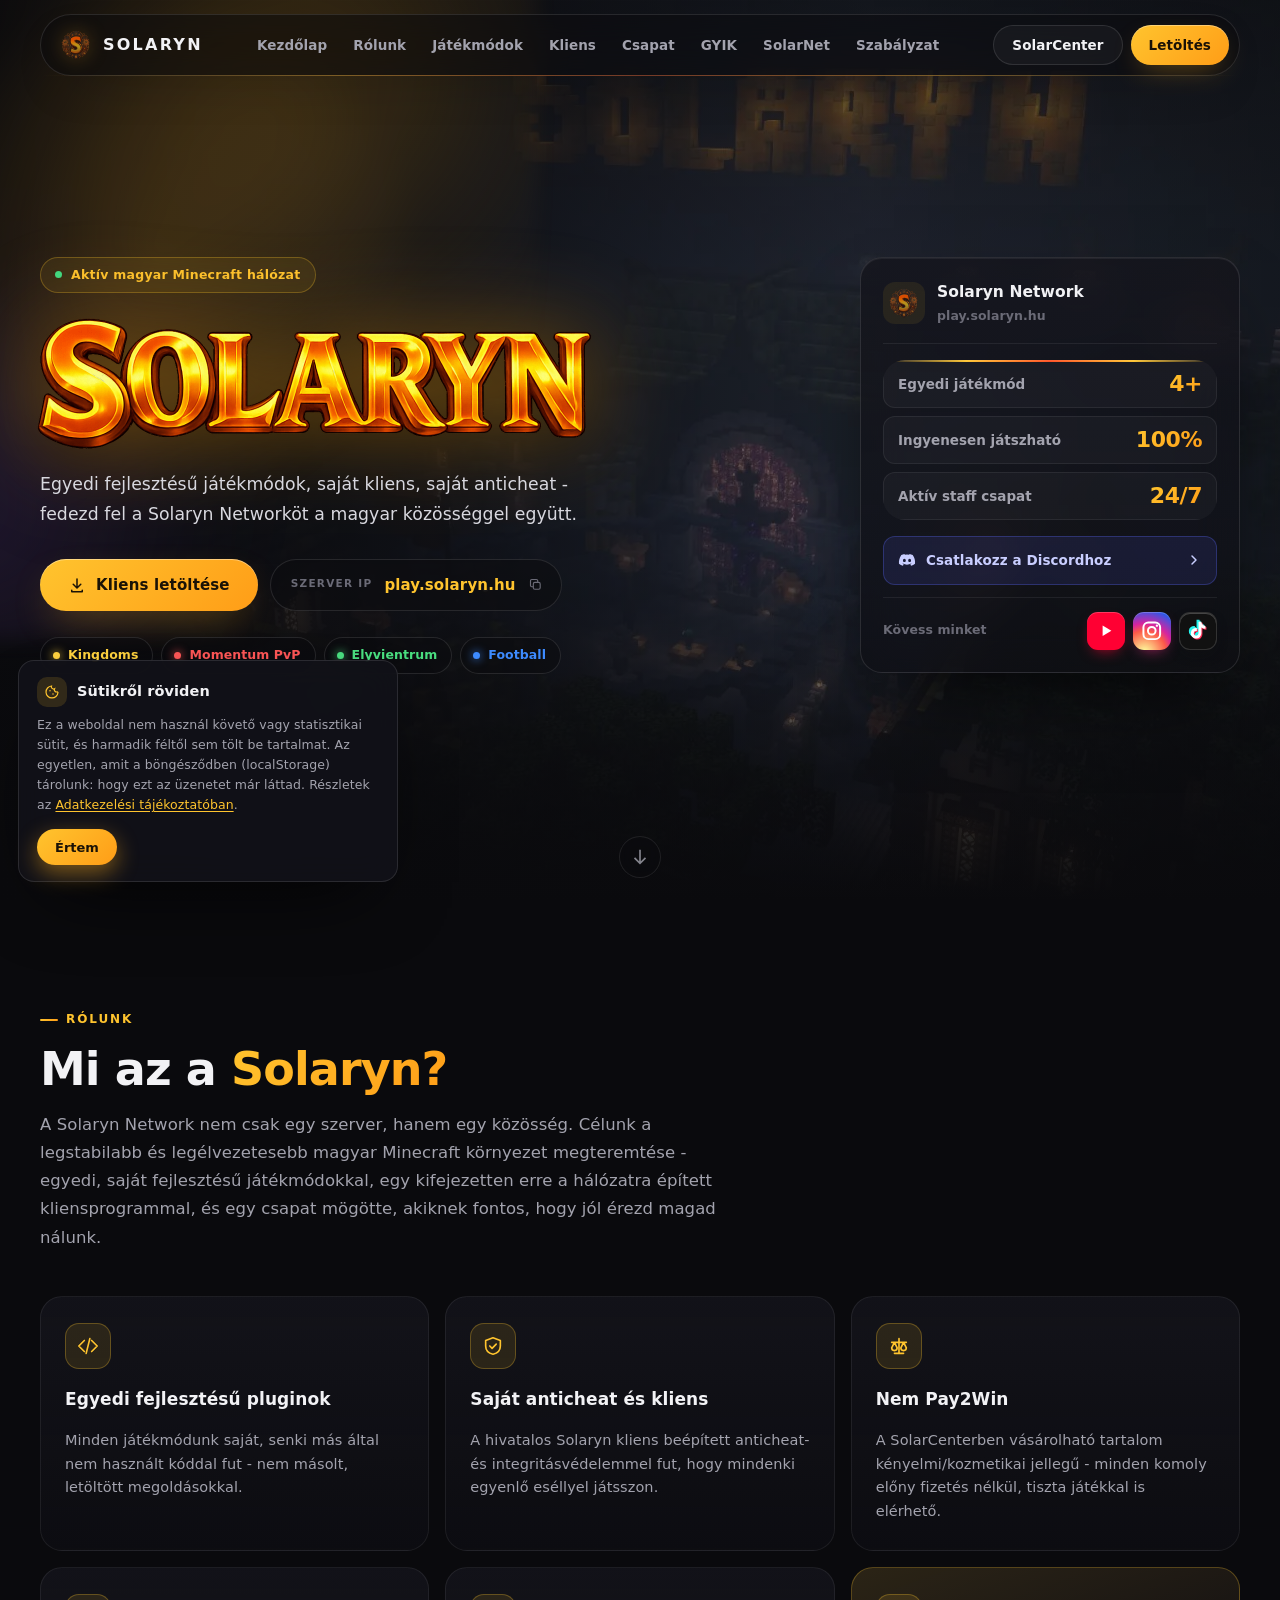
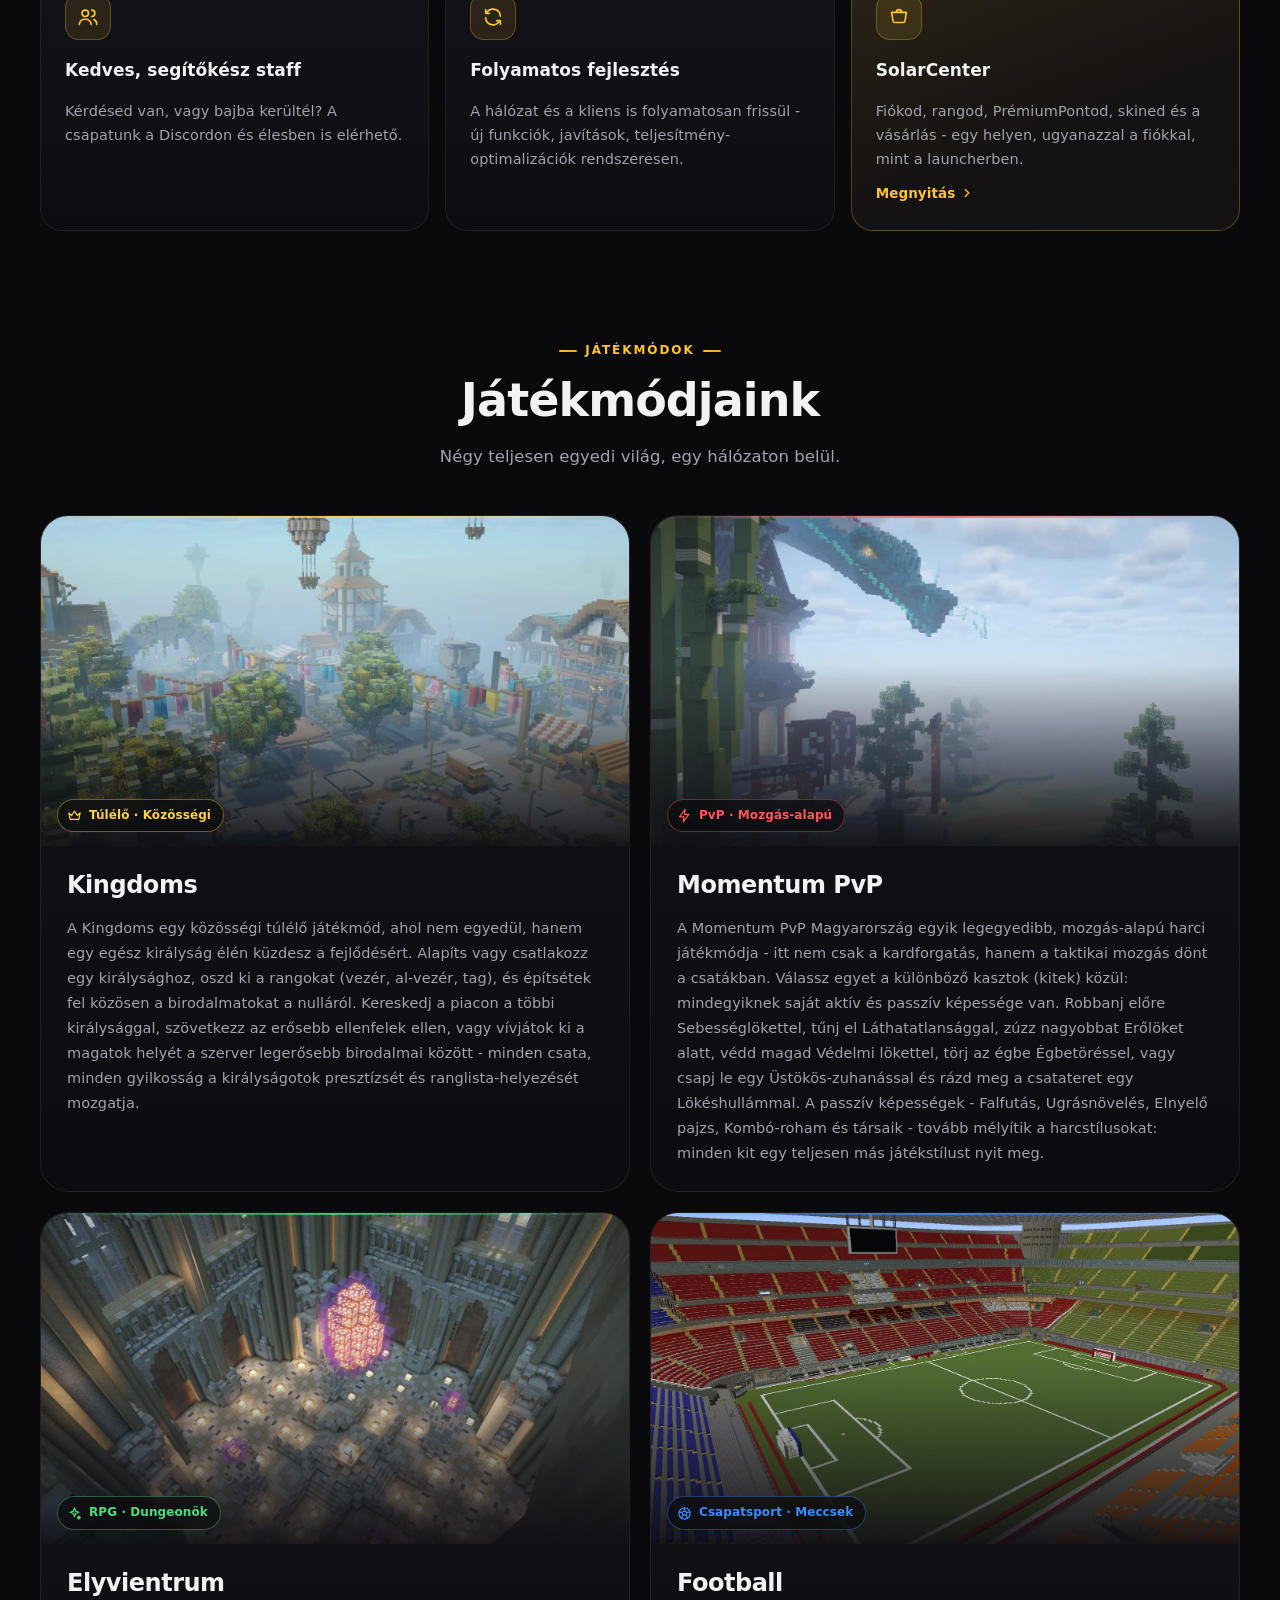
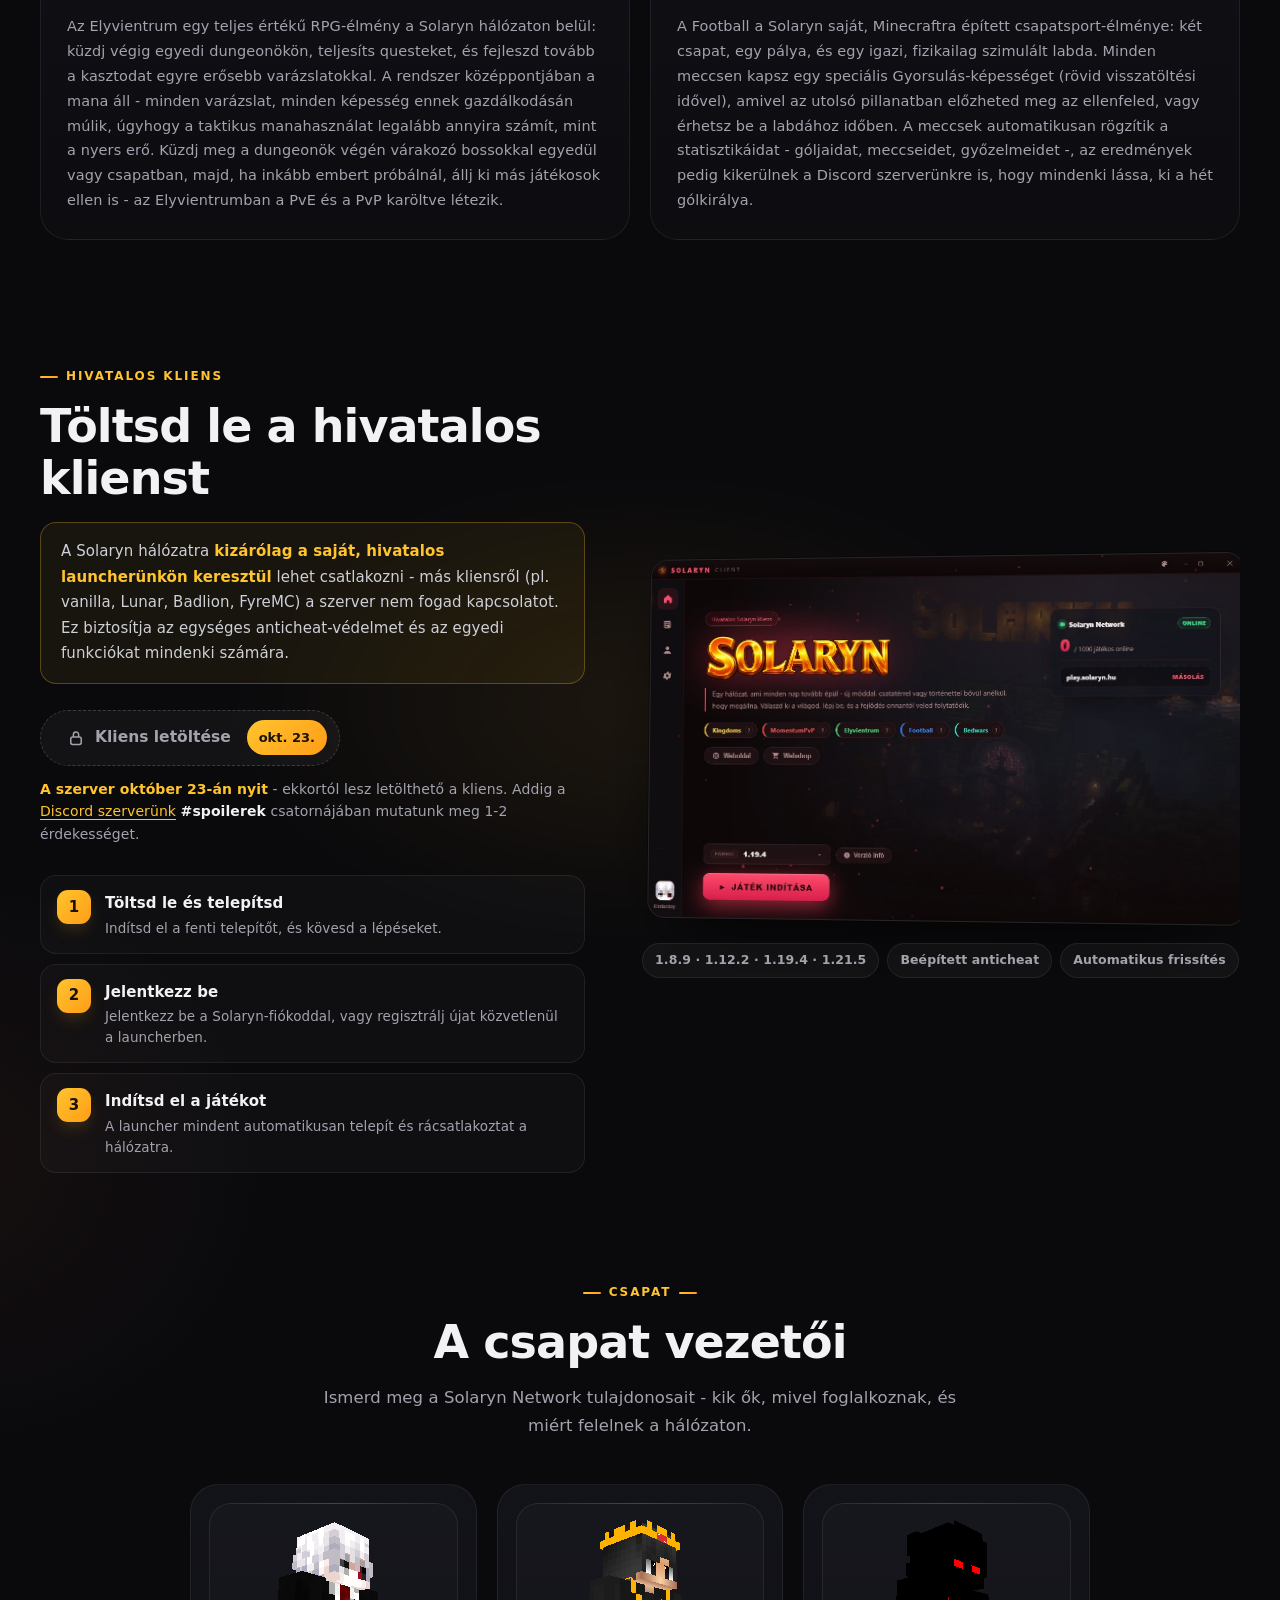
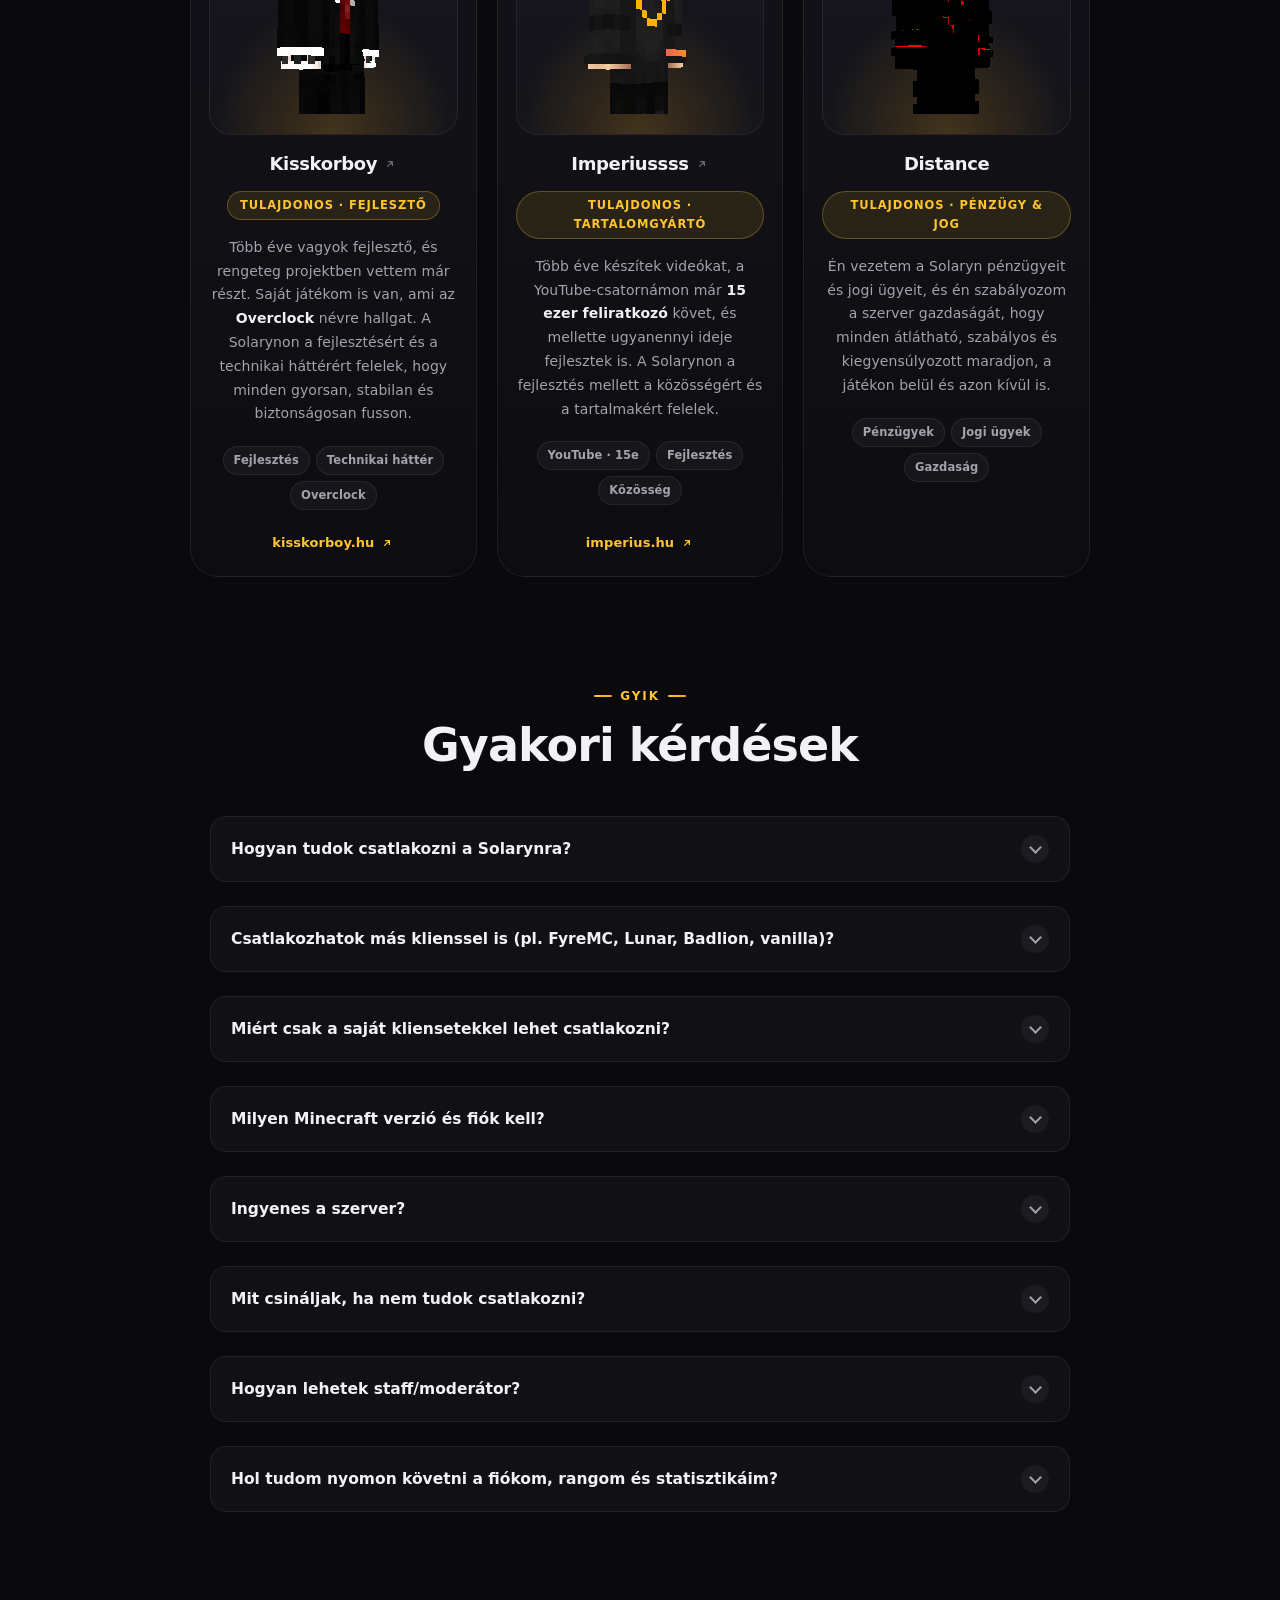
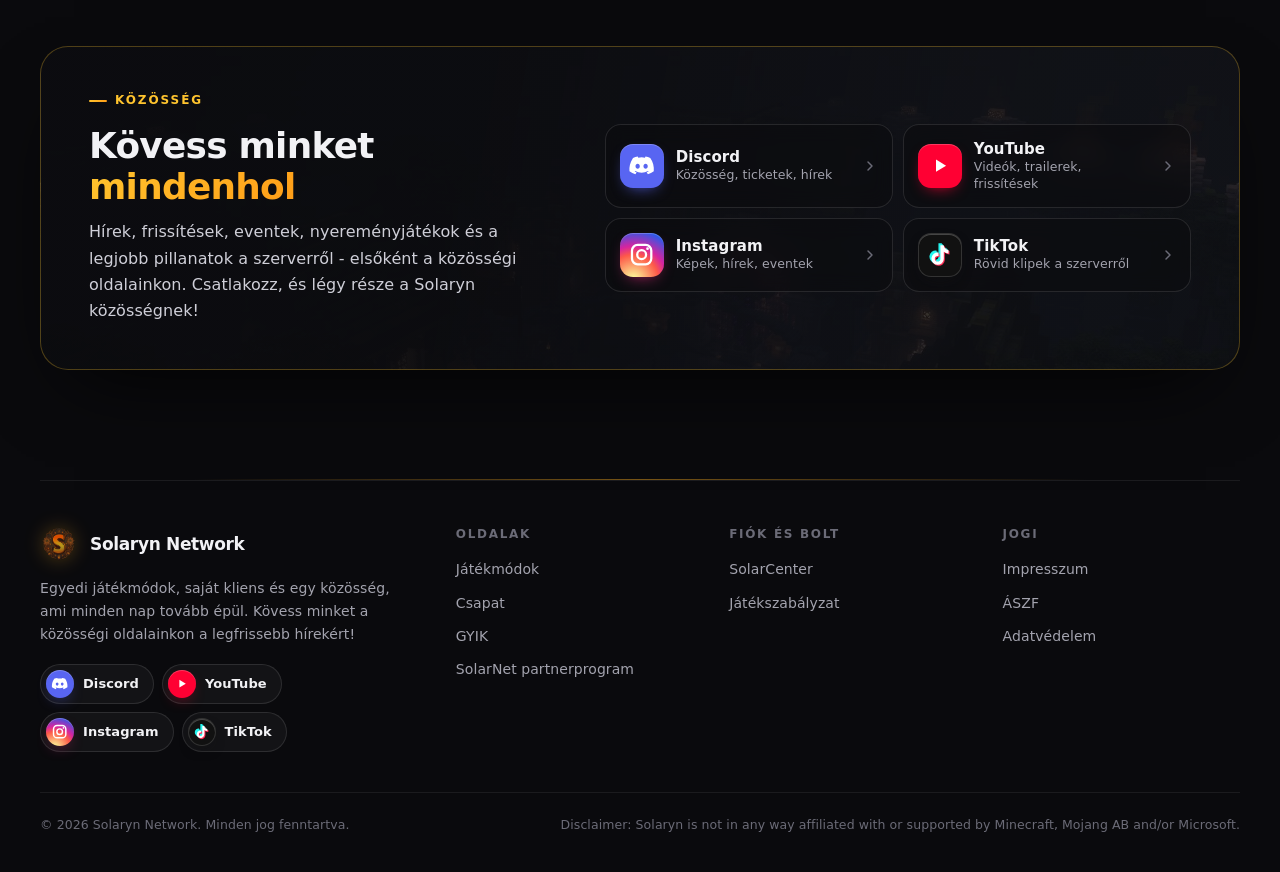
==== commit c7ae965e: "Add files via upload" ====
--- a/index.html
+++ b/index.html
@@ -32,10 +32,10 @@
     <meta name="twitter:description" content="A Solaryn Network hivatalos oldala - egyedi, saját fejlesztésű játékmódok, saját kliens és anticheat, aktív magyar közösség. Ingyenesen játszható.">
     <meta name="twitter:image" content="https://solaryn.hu/assets/solaryn-wordmark.png">
 
-    <link rel="stylesheet" href="style.css">
-    <link rel="stylesheet" href="ui.css">
-    <link rel="stylesheet" href="design.css">
-    <link rel="stylesheet" href="components.css">
+    <link rel="stylesheet" href="style.css?v=20261001">
+    <link rel="stylesheet" href="ui.css?v=20261001">
+    <link rel="stylesheet" href="design.css?v=20261001">
+    <link rel="stylesheet" href="components.css?v=20261001">
 
     <link rel="preload" as="image" href="assets/lobby.jpg" fetchpriority="high">
     <link rel="preconnect" href="https://api.overclockgame.hu:8908">
@@ -525,9 +525,9 @@
         </div>
     </footer>
 
-    <script src="skin3d.js" defer></script>
-    <script src="script.js" defer></script>
-    <script src="ui.js" defer></script>
+    <script src="skin3d.js?v=20261001" defer></script>
+    <script src="script.js?v=20261001" defer></script>
+    <script src="ui.js?v=20261001" defer></script>
 </body>
 
 </html>
--- a/style.css
+++ b/style.css
@@ -540,59 +540,7 @@
     .legal-card { padding: 32px 24px; }
 }
 
-.solarnet-hero { padding-bottom: 90px; }
-.solarnet-hero-title { font-family: var(--font-display); font-size: 3rem; font-weight: 800; line-height: 1.2; max-width: 780px; margin: 0 auto; }
-.solarnet-hero-sub { font-size: 1.25rem !important; max-width: 700px !important; color: var(--text-dim); margin: 18px auto 0 !important; }
-
-.solarnet-cta { text-align: center; padding: 10px 6% 70px; }
-.solarnet-benefits { padding: 20px 6% 30px; max-width: 1280px; margin: 0 auto; }
-.solarnet-benefit-grid { display: grid; grid-template-columns: repeat(auto-fit, minmax(460px, 1fr)); gap: 30px; }
-.solarnet-benefit-card {
-    background: var(--panel); border: 1px solid var(--line); border-radius: 22px; padding: 44px 40px;
-    transition: transform .25s, border-color .25s;
-}
-.solarnet-benefit-card:hover { transform: translateY(-6px); border-color: var(--gold-2); }
-.solarnet-benefit-icon { font-size: 2.8rem; margin-bottom: 18px; }
-.solarnet-benefit-tag {
-    display: inline-block; padding: 4px 14px; border-radius: 999px; font-size: 0.72rem; font-weight: 800;
-    text-transform: uppercase; letter-spacing: .6px; color: #1a1206;
-    background: linear-gradient(180deg, var(--gold), var(--gold-2)); margin-bottom: 16px;
-}
-.solarnet-benefit-card h3 { font-size: 1.5rem; font-weight: 800; margin-bottom: 16px; }
-.solarnet-benefit-card p { color: var(--text-dim); font-size: 1.05rem; line-height: 1.8; }
-
-.solarnet-conditions { padding: 90px 6%; max-width: 1100px; margin: 0 auto; }
-.solarnet-condition {
-    display: flex; gap: 30px; align-items: flex-start; margin-bottom: 30px;
-    background: var(--panel); border: 1px solid var(--line); border-radius: 20px; padding: 38px 42px;
-}
-.solarnet-condition-num {
-    width: 60px; height: 60px; flex-shrink: 0; border-radius: 16px; font-size: 1.5rem;
-    background: rgba(255,176,32,.1); border: 1px solid rgba(255,176,32,.25);
-    display: flex; align-items: center; justify-content: center; font-weight: 800; color: var(--gold);
-}
-.solarnet-condition h4 { font-size: 1.35rem; font-weight: 800; margin-bottom: 12px; }
-.solarnet-condition p { color: var(--text-dim); font-size: 1.05rem; line-height: 1.8; }
-
-.solarnet-pricing { text-align: center; padding: 80px 6%; max-width: 1000px; margin: 0 auto; }
-.solarnet-price-grid { display: grid; grid-template-columns: repeat(auto-fit, minmax(320px, 1fr)); gap: 28px; margin-top: 46px; }
-.solarnet-price-tile {
-    background: linear-gradient(180deg, var(--panel), var(--bg-2)); border: 1px solid var(--line);
-    border-radius: 26px; padding: 50px 30px; transition: transform .25s, border-color .25s;
-}
-.solarnet-price-tile:hover { transform: translateY(-6px); }
-.solarnet-price-tile.featured { border-color: rgba(255,176,32,.4); box-shadow: 0 20px 55px rgba(255,176,32,.12); }
-.solarnet-price-tile-label { font-size: 0.85rem; text-transform: uppercase; letter-spacing: 1px; color: var(--text-faint); font-weight: 700; }
-.solarnet-price-tile-value { font-size: 3rem; font-weight: 800; color: var(--gold); margin-top: 14px; }
-.solarnet-price-tile-value span { font-size: 1.1rem; color: var(--text-dim); font-weight: 600; }
-.solarnet-price-tile-note { margin-top: 12px; color: var(--text-dim); font-size: 0.95rem; }
-
-@media (max-width: 760px) {
-    .solarnet-hero-title { font-size: 2.1rem; }
-    .solarnet-benefit-grid { grid-template-columns: 1fr; }
-}
-
 @media (max-width: 640px) {
-    .team-section, .solarnet-benefits, .solarnet-conditions, .solarnet-pricing, .legal-page { padding-left: 6%; padding-right: 6%; }
+    .team-section, .legal-page { padding-left: 6%; padding-right: 6%; }
     .subpage-hero h1 { font-size: 2rem; }
 }
--- a/design.css
+++ b/design.css
@@ -514,11 +514,11 @@
     width: min(var(--container), calc(100% - 48px)); margin: 0 auto; padding: 150px 0 40px;
     text-align: center; background: none;
 }
-.subpage-hero h1, .subpage-hero .section-title, .solarnet-hero-title {
+.subpage-hero h1, .subpage-hero .section-title {
     font-family: var(--font-display); font-size: clamp(32px, 4.2vw, 54px); font-weight: 800; letter-spacing: -.02em;
     text-transform: none; line-height: 1.1; color: var(--text); background: none; -webkit-text-fill-color: currentColor;
 }
-.subpage-hero p, .solarnet-hero-sub { color: var(--text-dim); font-size: 16.5px; }
+.subpage-hero p { color: var(--text-dim); font-size: 16.5px; }
 .back-home {
     display: inline-flex; align-items: center; gap: 6px; padding: 7px 14px; border-radius: 999px; margin-bottom: 18px;
     font-size: 13px; font-weight: 700; color: var(--text-dim); text-decoration: none;
@@ -557,26 +557,6 @@
     box-shadow: none;
 }
 
-.solarnet-hero { padding-top: 150px; }
-.solarnet-benefit-card, .solarnet-condition, .solarnet-price-tile {
-    border-radius: var(--r-lg); background: linear-gradient(180deg, rgba(22, 22, 30, .75), rgba(15, 15, 20, .6));
-    border: 1px solid var(--stroke); box-shadow: none; transition: transform .2s var(--ease-out), border-color .2s;
-}
-.solarnet-benefit-card:hover, .solarnet-condition:hover, .solarnet-price-tile:hover { transform: translateY(-3px); border-color: var(--stroke-3); }
-.solarnet-benefit-card::before, .solarnet-price-tile::before, .solarnet-condition::before { display: none; }
-.solarnet-benefit-icon {
-    width: 50px; height: 50px; border-radius: 15px; display: flex; align-items: center; justify-content: center;
-    background: var(--brand-soft); border: 1px solid var(--brand-line); font-size: 24px;
-}
-.solarnet-benefit-tag, .solarnet-condition-num {
-    background: var(--brand-grad); color: var(--btn-ink); border-radius: 999px; border: none;
-}
-.solarnet-price-tile.featured { border-color: var(--brand-line); background: linear-gradient(160deg, rgba(255, 196, 46, .12), rgba(18, 18, 24, .7)); }
-.solarnet-price-tile-value {
-    font-family: var(--font-display); background: var(--brand-grad); -webkit-background-clip: text; background-clip: text;
-    color: transparent; -webkit-text-fill-color: transparent;
-}
-.solarnet-cta { border-radius: 999px; }
 
 .err-wrap { font-family: var(--font-text); }
 .err-code { font-family: var(--font-display); letter-spacing: -.04em; }
--- a/components.css
+++ b/components.css
@@ -99,26 +99,188 @@
 .team-card-site:hover svg { transform: translate(2px, -2px); }
 
 /* ---------- SolarNet ---------- */
-.solarnet-hero-cta { display: flex; justify-content: center; padding-top: 30px; }
-.solarnet-hero-cta .btn-download-big, .solarnet-final .btn-download-big { margin: 0; }
-.solarnet-pricing .section-subtitle { margin-left: auto; margin-right: auto; }
-.solarnet-final { width: min(920px, calc(100% - 48px)); margin: 20px auto 0; }
-.solarnet-final-inner {
-    position: relative; overflow: hidden; text-align: center;
-    padding: 54px 44px; border-radius: var(--r-xl);
-    background:
-        radial-gradient(80% 120% at 50% 0%, rgba(255, 196, 46, .14), transparent 65%),
-        linear-gradient(180deg, rgba(22, 22, 30, .85), rgba(15, 15, 20, .7));
+.sn-hero {
+    width: min(var(--container), calc(100% - 48px)); margin: 0 auto; padding: 140px 0 70px;
+    display: grid; grid-template-columns: minmax(0, 1.05fr) minmax(0, .95fr); gap: 56px; align-items: center;
+}
+.sn-hero-copy { text-align: left; }
+.sn-hero-copy .back-home { display: flex; width: fit-content; }
+.sn-hero-title {
+    font-family: var(--font-display); font-size: clamp(34px, 4.4vw, 56px); font-weight: 800; letter-spacing: -.025em;
+    line-height: 1.08; margin: 0 0 20px; color: var(--text);
+}
+.sn-hero-lead { font-size: 16.5px; line-height: 1.75; color: var(--text-dim); margin: 0 0 30px; max-width: 560px; }
+.sn-hero-lead strong { color: var(--text); }
+.sn-hero-actions { display: flex; flex-wrap: wrap; align-items: center; gap: 12px; }
+.sn-hero-actions .btn-download-big { margin: 0; }
+.sn-btn-ghost {
+    display: inline-flex; align-items: center; height: 56px; padding: 0 26px; border-radius: 999px;
+    font-size: 15px; font-weight: 800; color: var(--text); text-decoration: none;
+    background: rgba(255, 255, 255, .04); border: 1px solid var(--stroke-2); transition: border-color .16s, color .16s;
+}
+.sn-btn-ghost:hover { color: var(--gold); border-color: var(--brand-line); }
+.sn-hero-facts { display: flex; flex-wrap: wrap; gap: 8px 18px; list-style: none; margin: 26px 0 0; padding: 0; }
+.sn-hero-facts li, .sn-price-perks li, .sn-final-check li {
+    display: inline-flex; align-items: center; gap: 8px; font-size: 13.5px; font-weight: 700; color: var(--text-dim);
+}
+.sn-hero-facts svg, .sn-price-perks svg, .sn-final-check svg {
+    flex-shrink: 0; width: 20px; height: 20px; padding: 3px; border-radius: 50%;
+    color: var(--btn-ink); background: var(--brand-grad);
+}
+
+.sn-hero-visual { position: relative; }
+.sn-list-glow {
+    position: absolute; inset: 10% 4%; border-radius: 40px; pointer-events: none;
+    background: radial-gradient(closest-side, rgba(255, 160, 30, .3), transparent 75%); filter: blur(34px);
+}
+.sn-list {
+    position: relative; display: flex; flex-direction: column; gap: 10px; padding: 16px;
+    border-radius: var(--r-xl); background: linear-gradient(180deg, rgba(22, 22, 30, .9), rgba(13, 13, 18, .86));
+    border: 1px solid var(--stroke-2); box-shadow: var(--shadow-pop);
+    transform: perspective(1400px) rotateY(-7deg) rotateX(3deg); transition: transform .6s var(--ease-out);
+}
+.sn-hero-visual:hover .sn-list { transform: perspective(1400px) rotateY(-2deg) rotateX(1deg); }
+.sn-list-head {
+    display: flex; align-items: center; gap: 10px; padding: 4px 6px 12px; margin-bottom: 2px;
+    border-bottom: 1px solid var(--stroke); font-size: 13px; font-weight: 800; color: var(--text);
+}
+.sn-list-head img { width: 22px; height: 22px; }
+.sn-list-head em { margin-left: auto; font-style: normal; font-size: 11.5px; font-weight: 700; letter-spacing: .12em; text-transform: uppercase; color: var(--text-faint); }
+.sn-list-row {
+    display: flex; align-items: center; gap: 14px; padding: 12px 14px; border-radius: var(--r-md);
+    background: rgba(255, 255, 255, .03); border: 1px solid var(--stroke);
+}
+.sn-list-icon {
+    flex-shrink: 0; width: 44px; height: 44px; border-radius: 12px; display: grid; place-items: center;
+    font-family: var(--font-display); font-size: 20px; font-weight: 900; color: var(--btn-ink);
+    background: rgba(255, 255, 255, .06);
+}
+.sn-list-icon img { width: 30px; height: 30px; }
+.sn-list-text { display: flex; flex-direction: column; gap: 2px; min-width: 0; }
+.sn-list-text b { font-size: 14.5px; color: var(--text); }
+.sn-list-text small { font-size: 12.5px; color: var(--text-faint); }
+.sn-list-tag {
+    margin-left: auto; flex-shrink: 0; padding: 5px 11px; border-radius: 999px; font-size: 11.5px; font-weight: 800;
+    color: var(--text-dim); background: rgba(255, 255, 255, .05); border: 1px solid var(--stroke-2);
+}
+.sn-list-row-you {
+    padding: 16px 16px; border-color: var(--brand-line);
+    background: linear-gradient(120deg, rgba(255, 196, 46, .14), rgba(255, 157, 23, .04));
+    box-shadow: 0 0 0 4px rgba(255, 196, 46, .06), 0 18px 40px -22px var(--gold-glow);
+}
+.sn-list-row-you .sn-list-icon { background: var(--brand-grad); }
+.sn-list-tag-partner { color: var(--btn-ink); background: var(--brand-grad); border-color: transparent; }
+.sn-list-row-ghost { background: transparent; border-style: dashed; opacity: .6; }
+.sn-list-row-ghost .sn-list-icon { background: transparent; border: 1px dashed var(--stroke-3); }
+
+.sn-section { width: min(var(--container), calc(100% - 48px)); margin: 0 auto; padding: 70px 0; }
+
+.sn-bento { display: grid; grid-template-columns: repeat(3, minmax(0, 1fr)); gap: 16px; }
+.sn-card, .sn-step, .sn-criterion {
+    position: relative; border-radius: var(--r-lg);
+    background: linear-gradient(180deg, rgba(22, 22, 30, .75), rgba(15, 15, 20, .6));
+    border: 1px solid var(--stroke); transition: transform .2s var(--ease-out), border-color .2s;
+}
+.sn-card:hover, .sn-step:hover, .sn-criterion:hover { transform: translateY(-3px); border-color: var(--stroke-3); }
+.sn-card { display: flex; flex-direction: column; gap: 12px; padding: 26px 24px; }
+.sn-card-main {
+    grid-column: 1 / -1; padding: 34px 36px; display: grid; grid-template-columns: auto minmax(0, 1fr); column-gap: 22px; row-gap: 10px;
+    border-color: var(--brand-line);
+    background: radial-gradient(70% 140% at 0% 0%, rgba(255, 196, 46, .13), transparent 60%), linear-gradient(180deg, rgba(22, 22, 30, .8), rgba(15, 15, 20, .62));
+}
+.sn-card-main .sn-card-icon { grid-row: 1 / span 3; width: 60px; height: 60px; border-radius: 18px; }
+.sn-card-main .sn-card-icon svg { width: 28px; height: 28px; }
+.sn-card-main h3 { font-size: 24px; }
+.sn-card-main p { font-size: 15.5px; max-width: 820px; }
+.sn-card-note {
+    width: fit-content; padding: 5px 12px; border-radius: 999px; font-size: 11.5px; font-weight: 800; letter-spacing: .06em; text-transform: uppercase;
+    color: var(--gold); background: var(--brand-soft); border: 1px solid var(--brand-line);
+}
+.sn-card-icon, .sn-criterion-icon {
+    flex-shrink: 0; width: 48px; height: 48px; border-radius: 15px; display: grid; place-items: center;
+    color: var(--gold); background: var(--brand-soft); border: 1px solid var(--brand-line);
+}
+.sn-card h3, .sn-step h3, .sn-criterion h3 { font-family: var(--font-display); font-size: 18px; font-weight: 800; color: var(--text); margin: 0; letter-spacing: -.01em; }
+.sn-card p, .sn-step p, .sn-criterion p { font-size: 14.5px; line-height: 1.7; color: var(--text-dim); margin: 0; }
+
+.sn-steps { display: grid; grid-template-columns: repeat(4, minmax(0, 1fr)); gap: 16px; list-style: none; margin: 0; padding: 0; }
+.sn-step { display: flex; flex-direction: column; gap: 10px; padding: 24px 22px 26px; }
+.sn-step-num {
+    font-family: var(--font-display); font-size: 34px; font-weight: 900; line-height: 1; letter-spacing: -.03em;
+    background: var(--brand-grad); -webkit-background-clip: text; background-clip: text; color: transparent; -webkit-text-fill-color: transparent;
+}
+
+.sn-criteria { display: grid; grid-template-columns: minmax(0, .9fr) minmax(0, 1.1fr); gap: 56px; align-items: start; }
+.sn-criteria-intro { position: sticky; top: 110px; }
+.sn-criteria-list { display: flex; flex-direction: column; gap: 14px; }
+.sn-criterion { display: flex; gap: 18px; padding: 22px 24px; }
+.sn-criterion > div:last-child { display: flex; flex-direction: column; gap: 6px; }
+
+.sn-price {
+    max-width: 860px; margin: 0 auto; padding: 34px 36px 30px; border-radius: var(--r-xl);
+    background: radial-gradient(80% 120% at 50% 0%, rgba(255, 196, 46, .12), transparent 65%), linear-gradient(180deg, rgba(22, 22, 30, .85), rgba(15, 15, 20, .7));
     border: 1px solid var(--brand-line); box-shadow: var(--shadow-pop);
 }
-.solarnet-final .section-title { margin: 0 0 14px; }
-.solarnet-final .section-subtitle { margin: 0 auto; max-width: 620px; }
-.solarnet-final-note {
-    max-width: 560px; margin: 20px auto 28px; padding: 12px 16px; border-radius: var(--r-md);
-    font-size: 14px; line-height: 1.65; color: var(--text-dim); background: rgba(255, 255, 255, .03); border: 1px solid var(--stroke);
-}
-.solarnet-final-note strong { color: var(--text); }
-.solarnet-final-socials { display: flex; justify-content: center; margin-top: 26px; }
+.sn-price-row { display: grid; grid-template-columns: minmax(0, 1fr) auto minmax(0, 1fr); align-items: center; gap: 20px; }
+.sn-price-item { display: flex; flex-direction: column; align-items: center; gap: 6px; text-align: center; padding: 22px 16px; border-radius: var(--r-lg); background: rgba(255, 255, 255, .03); border: 1px solid var(--stroke); }
+.sn-price-label { font-size: 12px; font-weight: 800; letter-spacing: .14em; text-transform: uppercase; color: var(--text-faint); }
+.sn-price-value {
+    font-family: var(--font-display); font-size: clamp(36px, 4.4vw, 48px); font-weight: 900; letter-spacing: -.02em; line-height: 1.1;
+    background: var(--brand-grad); -webkit-background-clip: text; background-clip: text; color: transparent; -webkit-text-fill-color: transparent;
+}
+.sn-price-value small { font-size: 16px; font-weight: 700; -webkit-text-fill-color: var(--text-dim); color: var(--text-dim); }
+.sn-price-note { font-size: 13.5px; color: var(--text-dim); }
+.sn-price-plus {
+    width: 44px; height: 44px; border-radius: 50%; display: grid; place-items: center;
+    font-size: 24px; font-weight: 800; color: var(--btn-ink); background: var(--brand-grad);
+}
+.sn-price-perks { display: flex; flex-wrap: wrap; justify-content: center; gap: 10px 22px; list-style: none; margin: 26px 0 0; padding: 22px 0 0; border-top: 1px solid var(--stroke); }
+
+.sn-faq { display: grid; grid-template-columns: minmax(0, .8fr) minmax(0, 1.2fr); gap: 56px; align-items: start; }
+.sn-faq-intro { position: sticky; top: 110px; }
+.sn-faq .faq-container { max-width: none; margin: 0; width: 100%; }
+
+.sn-final { width: min(var(--container), calc(100% - 48px)); margin: 30px auto 0; }
+.sn-final-inner {
+    display: grid; grid-template-columns: minmax(0, 1.3fr) minmax(0, 1fr); gap: 40px; align-items: center;
+    padding: 50px 48px; border-radius: var(--r-xl);
+    background: radial-gradient(70% 140% at 0% 0%, rgba(255, 196, 46, .14), transparent 62%), linear-gradient(180deg, rgba(22, 22, 30, .85), rgba(15, 15, 20, .7));
+    border: 1px solid var(--brand-line); box-shadow: var(--shadow-pop);
+}
+.sn-final-copy .section-title { margin: 0 0 14px; }
+.sn-final-copy .section-subtitle { margin: 0 0 26px; }
+.sn-final-copy .btn-download-big { margin: 0; }
+.sn-final-check { padding: 24px 24px 26px; border-radius: var(--r-lg); background: rgba(255, 255, 255, .03); border: 1px solid var(--stroke-2); }
+.sn-final-check-title { font-size: 12px; font-weight: 800; letter-spacing: .14em; text-transform: uppercase; color: var(--gold); margin-bottom: 14px; }
+.sn-final-check ul { display: flex; flex-direction: column; gap: 12px; list-style: none; margin: 0; padding: 0; }
+.sn-final-check li { align-items: flex-start; font-size: 14.5px; font-weight: 600; line-height: 1.5; }
+.sn-final-check strong { color: var(--text); }
+
+@media (max-width: 1100px) {
+    .sn-steps { grid-template-columns: repeat(2, minmax(0, 1fr)); }
+}
+@media (max-width: 980px) {
+    .sn-hero { grid-template-columns: minmax(0, 1fr); gap: 40px; padding-top: 120px; }
+    .sn-list, .sn-hero-visual:hover .sn-list { transform: none; }
+    .sn-bento { grid-template-columns: minmax(0, 1fr); }
+    .sn-criteria, .sn-faq, .sn-final-inner { grid-template-columns: minmax(0, 1fr); gap: 28px; }
+    .sn-criteria-intro, .sn-faq-intro { position: static; }
+}
+@media (max-width: 760px) {
+    .sn-hero, .sn-section, .sn-final { width: calc(100% - 32px); }
+    .sn-section { padding: 50px 0; }
+    .sn-card-main { grid-template-columns: minmax(0, 1fr); padding: 26px 22px; }
+    .sn-card-main .sn-card-icon { grid-row: auto; }
+    .sn-steps { grid-template-columns: minmax(0, 1fr); }
+    .sn-criterion { flex-direction: column; gap: 14px; }
+    .sn-price { padding: 24px 18px; }
+    .sn-price-row { grid-template-columns: minmax(0, 1fr); gap: 12px; }
+    .sn-price-plus { margin: 0 auto; }
+    .sn-price-perks { flex-direction: column; align-items: flex-start; }
+    .sn-final-inner { padding: 32px 22px; }
+    .sn-list-tag { display: none; }
+    .sn-list-row-you .sn-list-tag { display: inline-flex; padding: 4px 9px; font-size: 10.5px; }
+}
 
 /* ---------- Szabályzat ---------- */
 .rules-intro { display: grid; grid-template-columns: repeat(4, minmax(0, 1fr)); gap: 12px; margin: 0 0 22px; }
@@ -234,10 +396,9 @@
 }
 @media (max-width: 760px) {
     .team-grid { grid-template-columns: minmax(0, 1fr); }
-    .community-band, .solarnet-final { width: calc(100% - 32px); }
+    .community-band { width: calc(100% - 32px); }
     .community-inner { padding: 30px 22px; }
     .community-grid { grid-template-columns: minmax(0, 1fr); }
-    .solarnet-final-inner { padding: 40px 22px; }
     .rules-intro, .sanction-levels { grid-template-columns: minmax(0, 1fr); }
     .rules-toolbar { flex-direction: column; align-items: stretch; }
     .rules-search-count { text-align: center; }
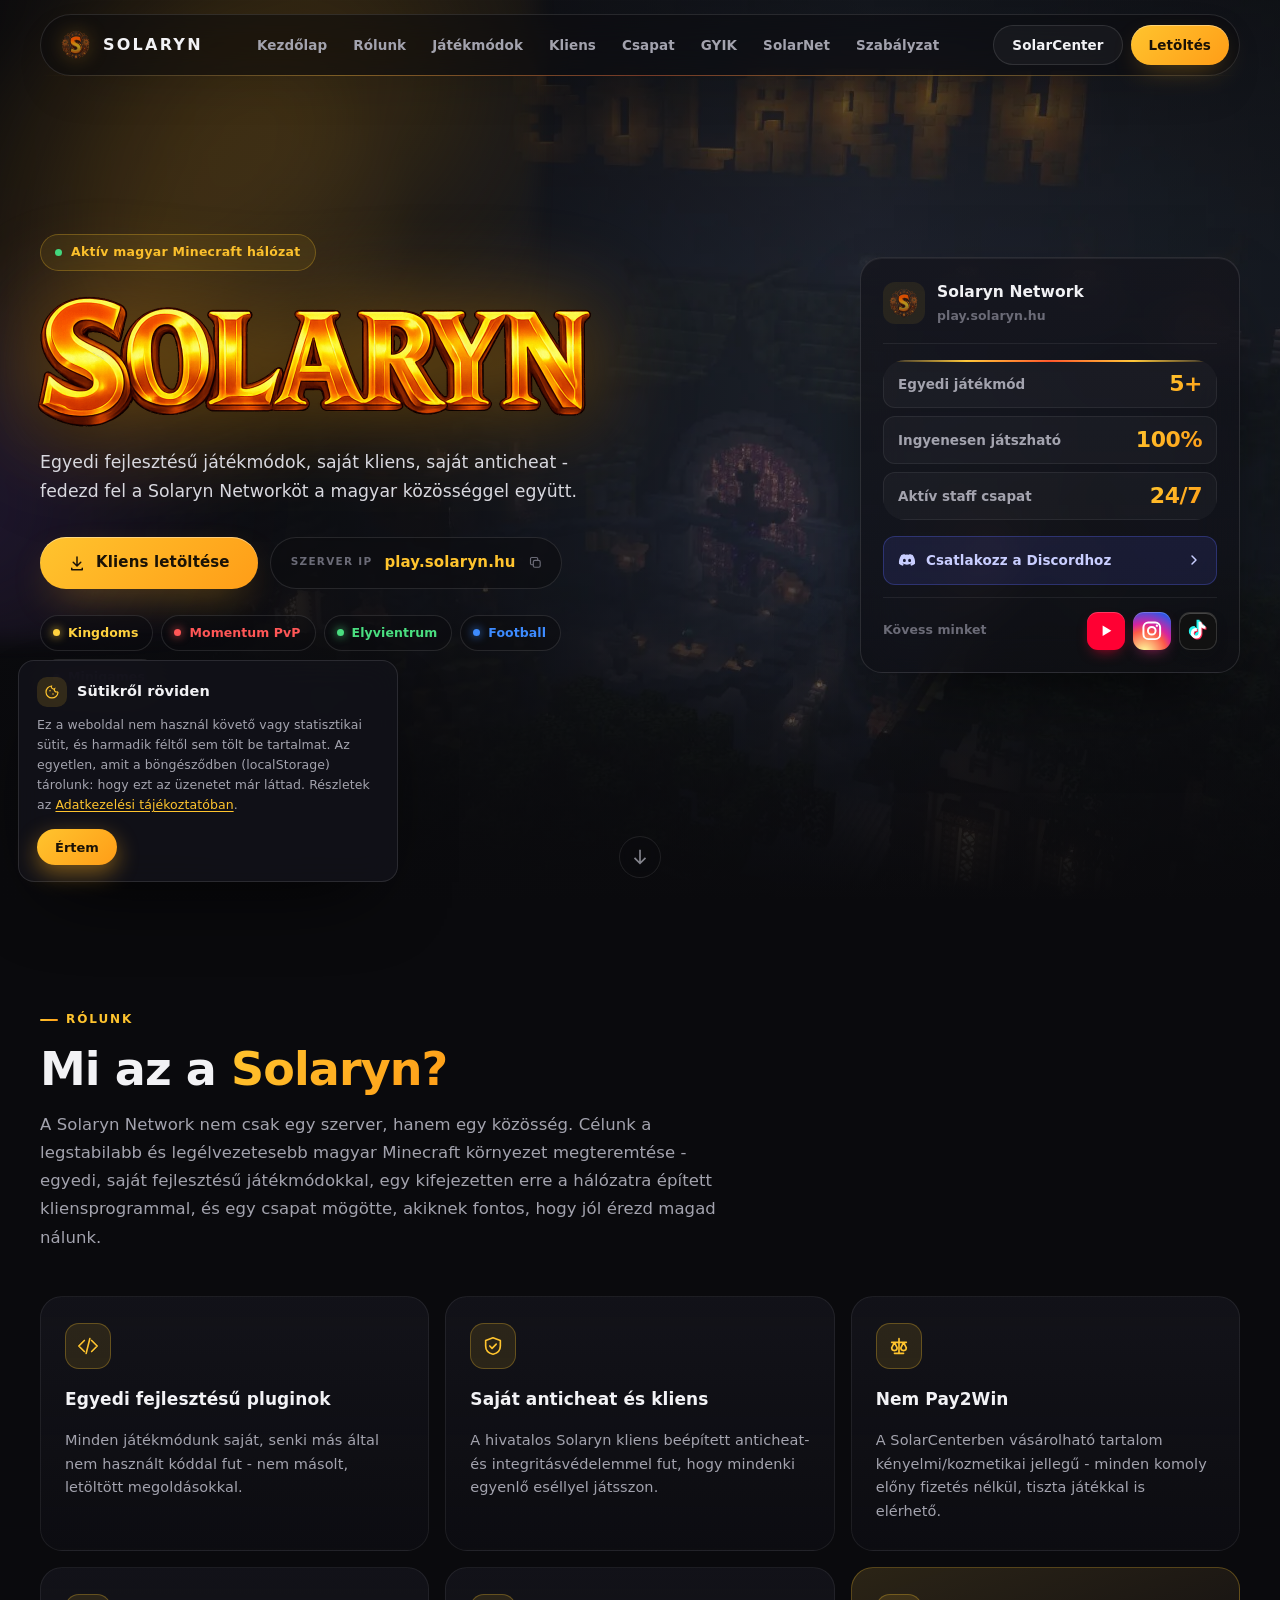
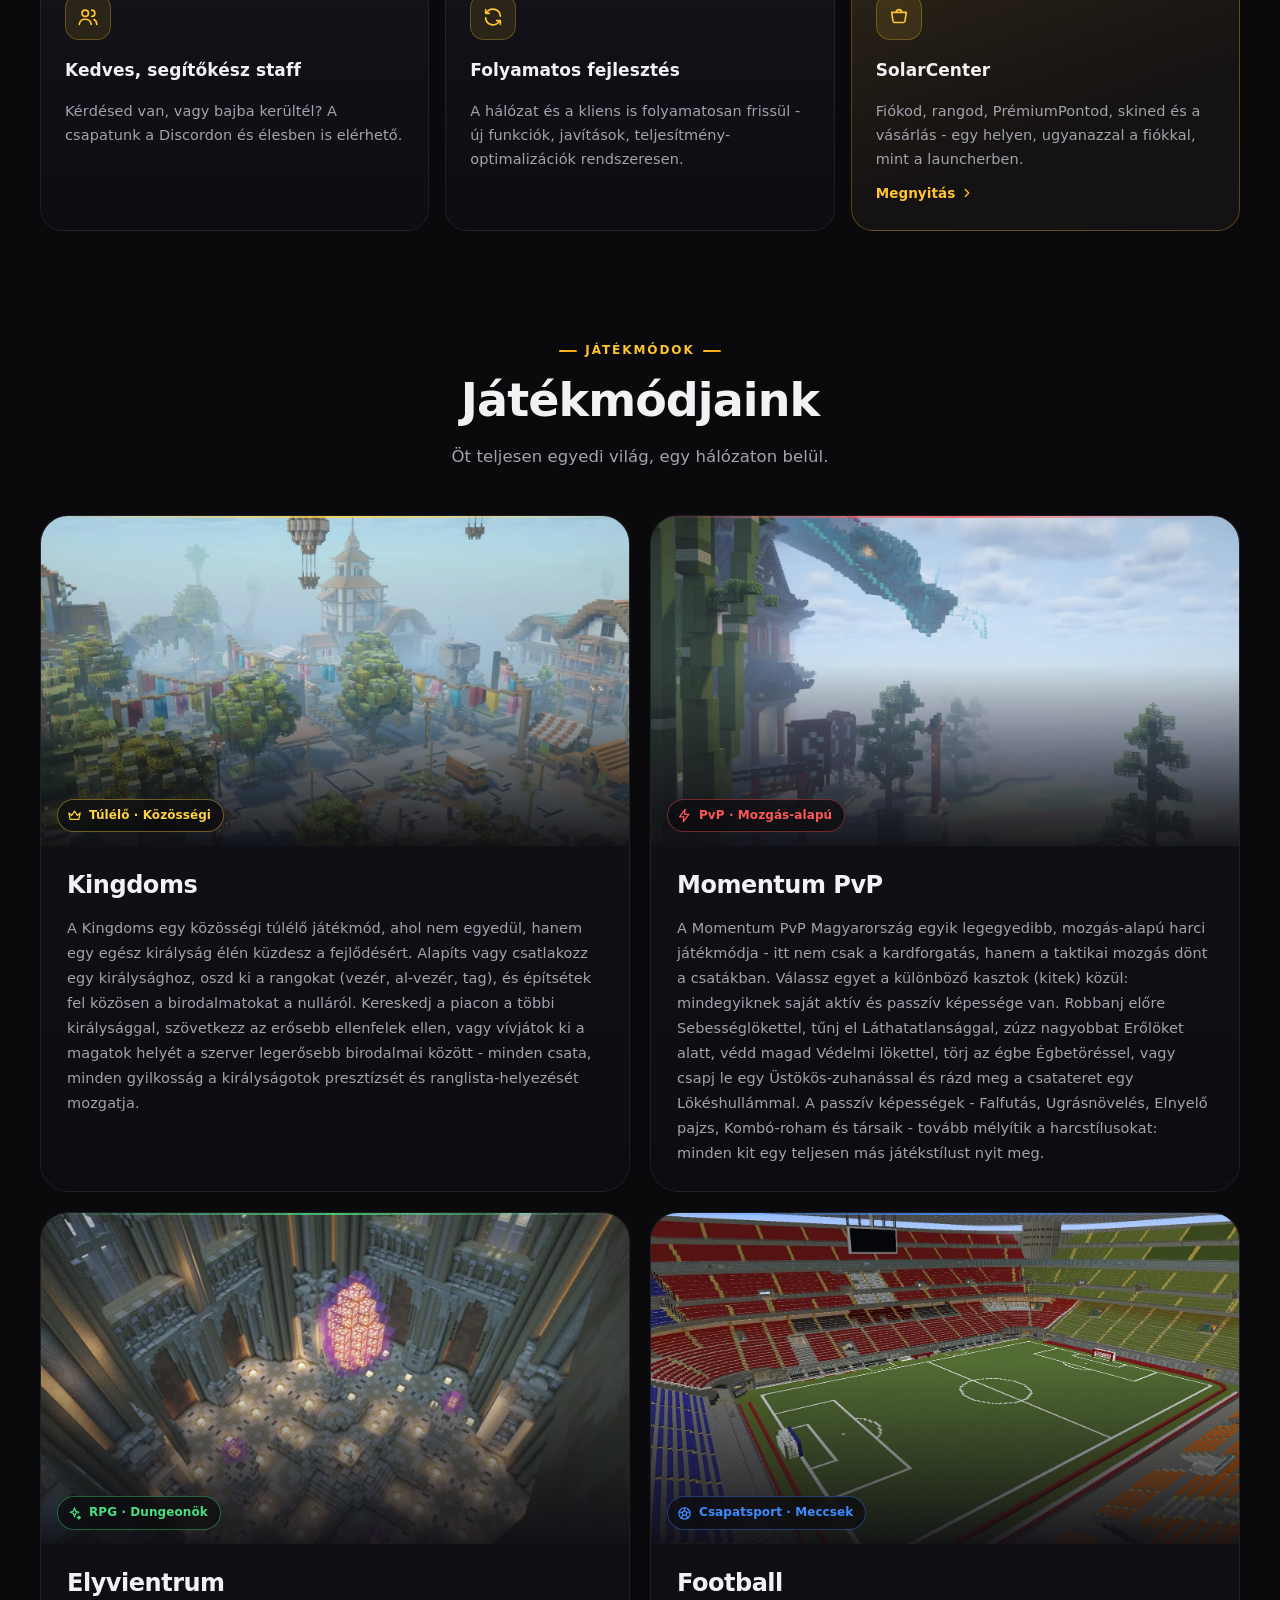
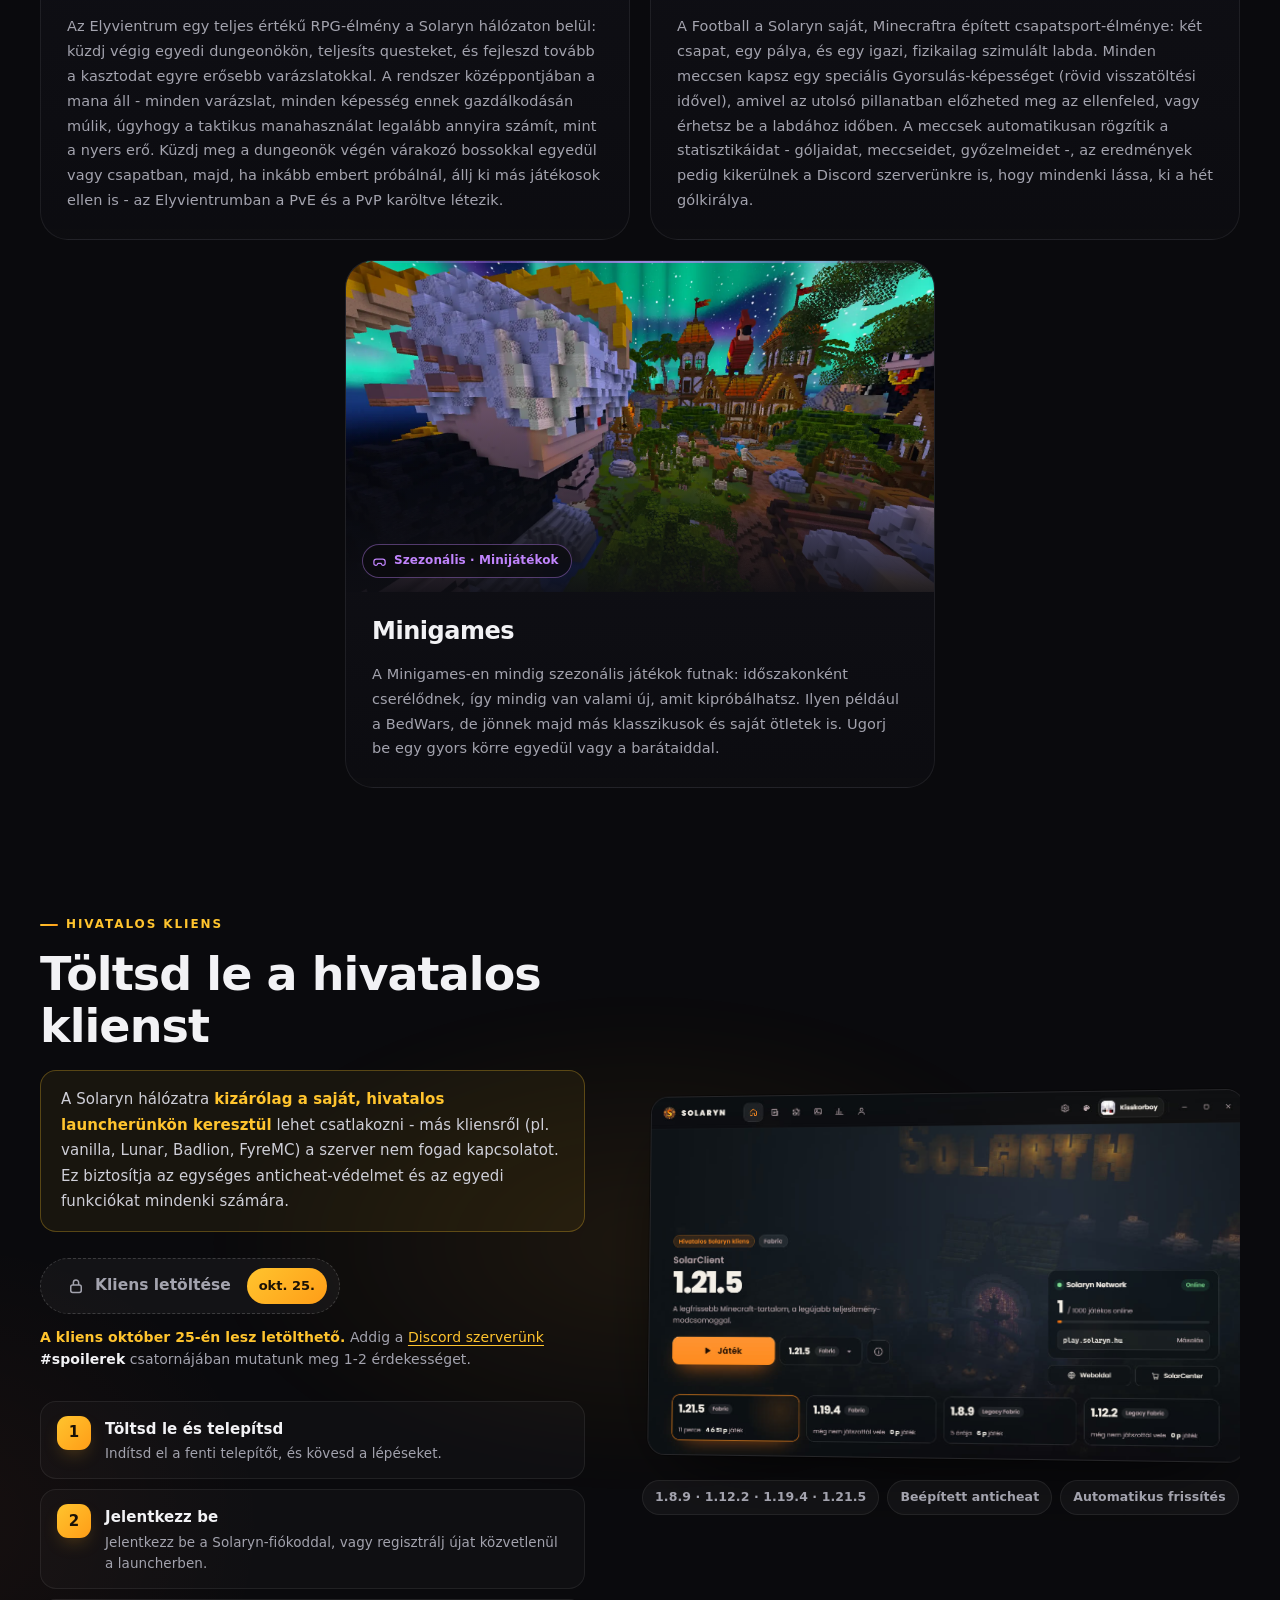
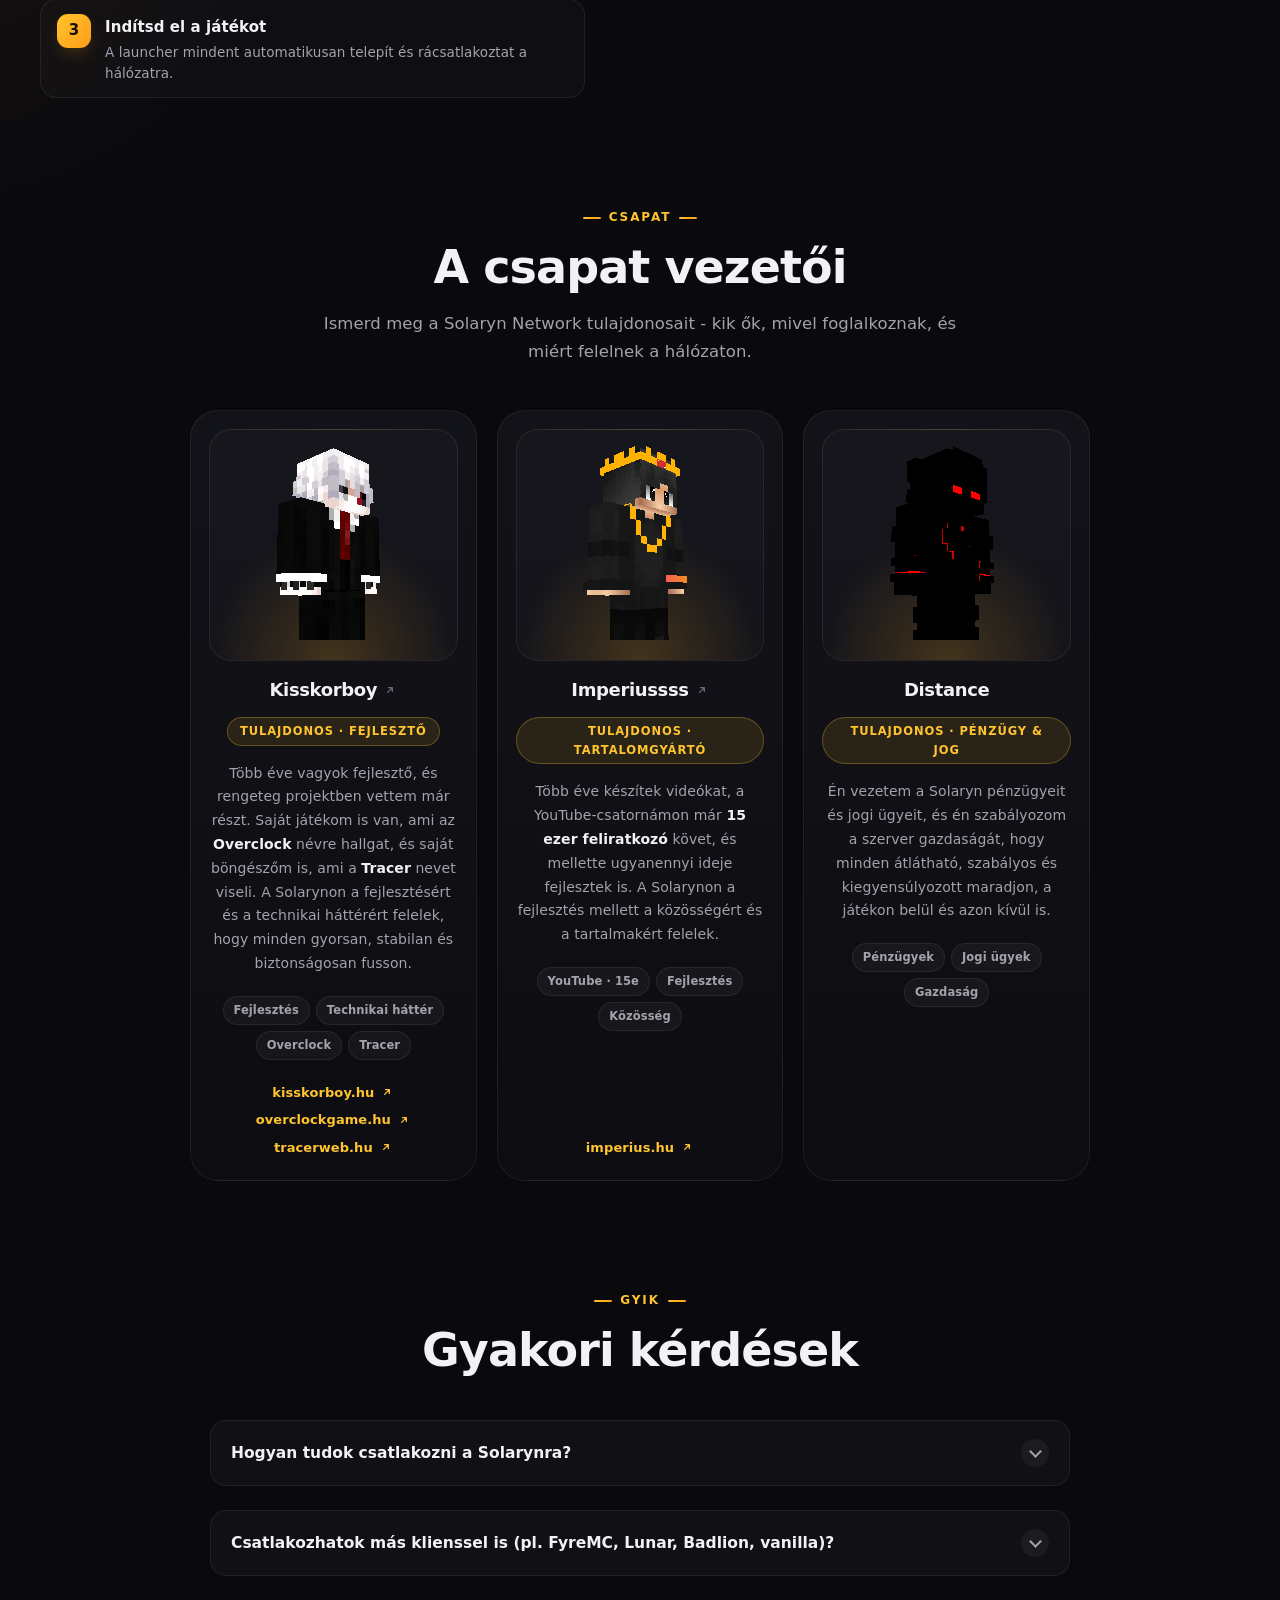
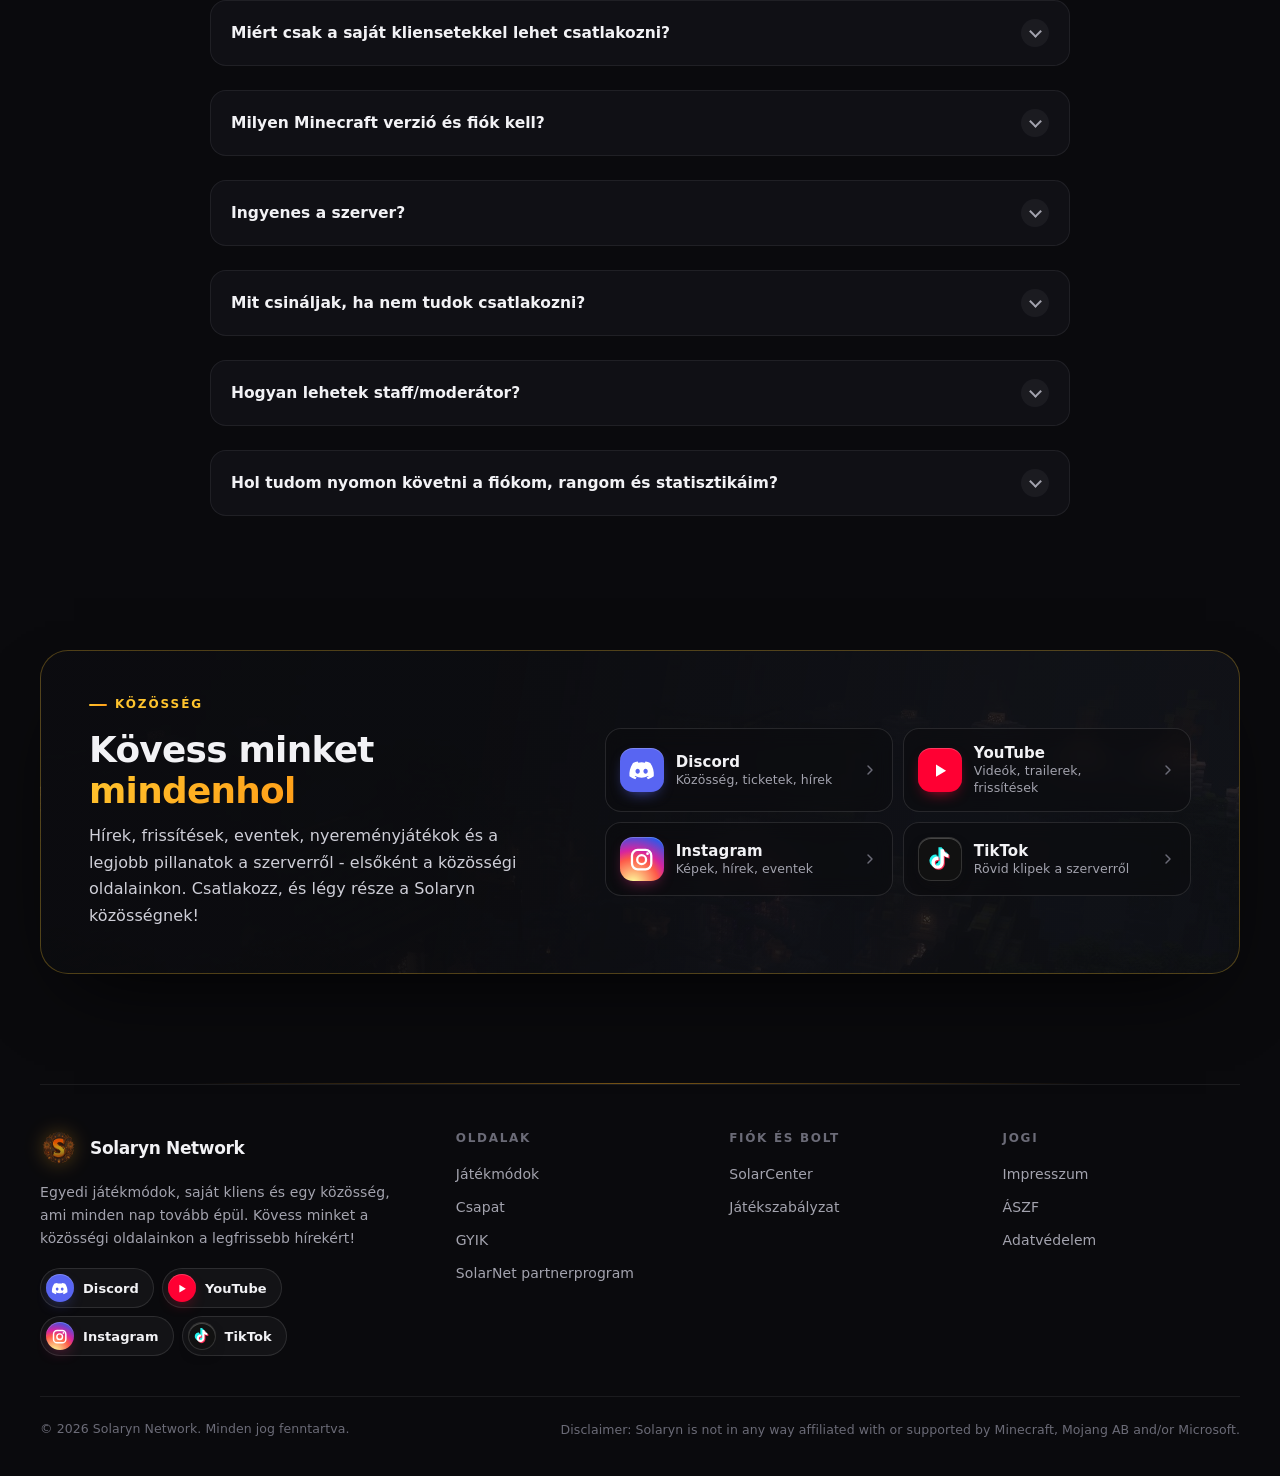
==== commit 1c510528: "Add files via upload" ====
--- a/index.html
+++ b/index.html
@@ -116,6 +116,7 @@
                     <a href="#jatekmodok" class="mode-chip mode-momentum">Momentum PvP</a>
                     <a href="#jatekmodok" class="mode-chip mode-elyvientrum">Elyvientrum</a>
                     <a href="#jatekmodok" class="mode-chip mode-foci">Football</a>
+                    <a href="#jatekmodok" class="mode-chip mode-minigames">Minigames</a>
                 </div>
             </div>
 
@@ -129,7 +130,7 @@
                 </div>
                 <div class="stats">
                     <div class="stat-item">
-                        <h2 data-count="4" data-suffix="+">0+</h2>
+                        <h2 data-count="5" data-suffix="+">0+</h2>
                         <p>Egyedi játékmód</p>
                     </div>
                     <div class="stat-item">
@@ -206,7 +207,7 @@
         <div class="section-head section-head-center reveal">
             <span class="eyebrow">Játékmódok</span>
             <h2 class="section-title">Játékmódjaink</h2>
-            <p class="section-subtitle">Négy teljesen egyedi világ, egy hálózaton belül.</p>
+            <p class="section-subtitle">Öt teljesen egyedi világ, egy hálózaton belül.</p>
         </div>
 
         <div class="modes-grid">
@@ -265,6 +266,20 @@
                     <p>A Football a Solaryn saját, Minecraftra épített csapatsport-élménye: két csapat, egy pálya, és egy igazi, fizikailag szimulált labda. Minden meccsen kapsz egy speciális Gyorsulás-képességet (rövid visszatöltési idővel), amivel az utolsó pillanatban előzheted meg az ellenfeled, vagy érhetsz be a labdához időben. A meccsek automatikusan rögzítik a statisztikáidat - góljaidat, meccseidet, győzelmeidet -, az eredmények pedig kikerülnek a Discord szerverünkre is, hogy mindenki lássa, ki a hét gólkirálya.</p>
                 </div>
             </article>
+
+            <article class="mode-card accent-minigames reveal">
+                <div class="mode-card-media">
+                    <picture>
+                        <source srcset="assets/minigames.webp" type="image/webp">
+                        <img src="assets/minigames.jpg" alt="Minigames lobby" loading="lazy">
+                    </picture>
+                    <span class="mode-card-tag"><svg viewBox="0 0 24 24" aria-hidden="true"><path d="M7 8h10a4 4 0 0 1 4 4v3a3 3 0 0 1-5.4 1.8L14.5 15h-5l-1.1 1.8A3 3 0 0 1 3 15v-3a4 4 0 0 1 4-4z"/></svg>Szezonális · Minijátékok</span>
+                </div>
+                <div class="mode-card-body">
+                    <h3>Minigames</h3>
+                    <p>A Minigames-en mindig szezonális játékok futnak: időszakonként cserélődnek, így mindig van valami új, amit kipróbálhatsz. Ilyen például a BedWars, de jönnek majd más klasszikusok és saját ötletek is. Ugorj be egy gyors körre egyedül vagy a barátaiddal.</p>
+                </div>
+            </article>
         </div>
     </section>
 
@@ -279,9 +294,9 @@
                     <button type="button" class="client-lock-btn" disabled>
                         <svg viewBox="0 0 24 24" width="18" height="18" aria-hidden="true"><rect x="5" y="10.5" width="14" height="10" rx="2.5" fill="none" stroke="currentColor" stroke-width="2"/><path d="M8.5 10.5V7.5a3.5 3.5 0 0 1 7 0v3" fill="none" stroke="currentColor" stroke-width="2"/></svg>
                         Kliens letöltése
-                        <span class="client-lock-date">okt. 23.</span>
+                        <span class="client-lock-date">okt. 25.</span>
                     </button>
-                    <p class="client-lock-note"><strong>A szerver október 23-án nyit</strong> - ekkortól lesz letölthető a kliens. Addig a <a href="https://dc.solaryn.hu" target="_blank" rel="noopener">Discord szerverünk</a> <b>#spoilerek</b> csatornájában mutatunk meg 1-2 érdekességet.</p>
+                    <p class="client-lock-note"><strong>A kliens október 25-én lesz letölthető.</strong> Addig a <a href="https://dc.solaryn.hu" target="_blank" rel="noopener">Discord szerverünk</a> <b>#spoilerek</b> csatornájában mutatunk meg 1-2 érdekességet.</p>
                 </div>
 
                 <div class="client-steps">
@@ -334,9 +349,13 @@
                 <div class="team-card-stage"><canvas id="teamSkinKisskorboy" width="150" height="200"></canvas></div>
                 <a href="https://kisskorboy.hu" class="team-card-name" target="_blank" rel="noopener">Kisskorboy <svg viewBox="0 0 24 24" width="14" height="14" aria-hidden="true"><path d="M8 16L16 8M9.5 8H16v6.5" fill="none" stroke="currentColor" stroke-width="2.2" stroke-linecap="round" stroke-linejoin="round"/></svg></a>
                 <div class="team-card-role">Tulajdonos · Fejlesztő</div>
-                <p class="team-card-bio">Több éve vagyok fejlesztő, és rengeteg projektben vettem már részt. Saját játékom is van, ami az <strong>Overclock</strong> névre hallgat. A Solarynon a fejlesztésért és a technikai háttérért felelek, hogy minden gyorsan, stabilan és biztonságosan fusson.</p>
-                <div class="team-card-tags"><span>Fejlesztés</span><span>Technikai háttér</span><span>Overclock</span></div>
-                <a href="https://kisskorboy.hu" class="team-card-site" target="_blank" rel="noopener">kisskorboy.hu <svg viewBox="0 0 24 24" width="14" height="14" aria-hidden="true"><path d="M8 16L16 8M9.5 8H16v6.5" fill="none" stroke="currentColor" stroke-width="2.2" stroke-linecap="round" stroke-linejoin="round"/></svg></a>
+                <p class="team-card-bio">Több éve vagyok fejlesztő, és rengeteg projektben vettem már részt. Saját játékom is van, ami az <strong>Overclock</strong> névre hallgat, és saját böngészőm is, ami a <strong>Tracer</strong> nevet viseli. A Solarynon a fejlesztésért és a technikai háttérért felelek, hogy minden gyorsan, stabilan és biztonságosan fusson.</p>
+                <div class="team-card-tags"><span>Fejlesztés</span><span>Technikai háttér</span><span>Overclock</span><span>Tracer</span></div>
+                <div class="team-card-sites">
+                    <a href="https://kisskorboy.hu" class="team-card-site" target="_blank" rel="noopener">kisskorboy.hu <svg viewBox="0 0 24 24" width="14" height="14" aria-hidden="true"><path d="M8 16L16 8M9.5 8H16v6.5" fill="none" stroke="currentColor" stroke-width="2.2" stroke-linecap="round" stroke-linejoin="round"/></svg></a>
+                    <a href="https://overclockgame.hu" class="team-card-site" target="_blank" rel="noopener">overclockgame.hu <svg viewBox="0 0 24 24" width="14" height="14" aria-hidden="true"><path d="M8 16L16 8M9.5 8H16v6.5" fill="none" stroke="currentColor" stroke-width="2.2" stroke-linecap="round" stroke-linejoin="round"/></svg></a>
+                    <a href="https://tracerweb.hu" class="team-card-site" target="_blank" rel="noopener">tracerweb.hu <svg viewBox="0 0 24 24" width="14" height="14" aria-hidden="true"><path d="M8 16L16 8M9.5 8H16v6.5" fill="none" stroke="currentColor" stroke-width="2.2" stroke-linecap="round" stroke-linejoin="round"/></svg></a>
+                </div>
             </div>
             <div class="team-card reveal" style="--reveal-delay:.08s">
                 <div class="team-card-stage"><canvas id="teamSkinImperiussss" width="150" height="200"></canvas></div>
@@ -527,7 +546,7 @@
 
     <script src="skin3d.js?v=20261001" defer></script>
     <script src="script.js?v=20261001" defer></script>
-    <script src="ui.js?v=20261001" defer></script>
+    <script src="ui.js?v=20261002" defer></script>
 </body>
 
 </html>
--- a/design.css
+++ b/design.css
@@ -38,6 +38,7 @@
     --acc-momentum: #ff5757;
     --acc-elyvientrum: #4ade80;
     --acc-foci: #3d8bff;
+    --acc-minigames: #c084fc;
 }
 
 * { font-family: inherit; }
@@ -206,6 +207,7 @@
 .mode-momentum { --c: var(--acc-momentum); }
 .mode-elyvientrum { --c: var(--acc-elyvientrum); }
 .mode-foci { --c: var(--acc-foci); }
+.mode-minigames { --c: var(--acc-minigames); }
 
 .hero-panel {
     justify-self: end; width: 100%; max-width: 380px;
@@ -303,6 +305,7 @@
 .feature-cta:hover .feature-link svg { transform: translateX(3px); }
 
 .modes-grid { display: grid; grid-template-columns: repeat(2, minmax(0, 1fr)); gap: 20px; }
+.modes-grid > .mode-card:last-child:nth-child(odd) { grid-column: 1 / -1; justify-self: center; width: calc((100% - 20px) / 2); }
 .mode-card {
     --c: var(--gold);
     position: relative; display: flex; flex-direction: column; overflow: hidden;
@@ -339,6 +342,7 @@
 .accent-momentum { --c: var(--acc-momentum); }
 .accent-elyvientrum { --c: var(--acc-elyvientrum); }
 .accent-foci { --c: var(--acc-foci); }
+.accent-minigames { --c: var(--acc-minigames); }
 
 .client-section { padding-top: 120px; }
 .client-inner {
@@ -597,6 +601,7 @@
         width: calc(100% - 32px);
     }
     .feature-grid, .modes-grid { grid-template-columns: minmax(0, 1fr); }
+    .modes-grid > .mode-card:last-child:nth-child(odd) { width: auto; justify-self: stretch; }
     .team-grid { grid-template-columns: minmax(0, 280px); }
     .info-section, .gamemodes-section, .client-section, .team-section, .faq-section { padding-top: 80px; }
     .mode-card-body { padding: 18px 20px 22px; }
--- a/components.css
+++ b/components.css
@@ -89,6 +89,8 @@
     padding: 4px 10px; border-radius: 999px; font-size: 11.5px; font-weight: 700; color: var(--text-dim);
     background: rgba(255, 255, 255, .04); border: 1px solid var(--stroke);
 }
+.team-card-sites { margin-top: auto; padding-top: 16px; display: flex; flex-wrap: wrap; justify-content: center; gap: 6px 16px; }
+.team-card-sites .team-card-site { margin-top: 0; padding-top: 0; }
 .team-card-site {
     margin-top: auto; padding-top: 16px;
     display: inline-flex; align-items: center; gap: 6px;
@@ -404,3 +406,11 @@
     .rules-search-count { text-align: center; }
     .rules-help { padding: 22px; }
 }
+
+/* Jogi oldal: adatkezelési táblázat, hatály-sor */
+.legal-card .legal-meta { margin: -4px 0 18px; font-size: 13px; color: var(--text-faint); }
+.legal-card .legal-table-wrap { overflow-x: auto; margin: 8px 0 16px; }
+.legal-card .legal-table { width: 100%; min-width: 640px; border-collapse: collapse; font-size: 13.5px; line-height: 1.6; }
+.legal-card .legal-table th { text-align: left; font-weight: 600; color: var(--text); padding: 10px 12px; border-bottom: 1px solid rgba(255, 255, 255, .14); }
+.legal-card .legal-table td { vertical-align: top; color: #c6c6cf; padding: 10px 12px; border-bottom: 1px solid rgba(255, 255, 255, .07); }
+.legal-card .legal-table tr:last-child td { border-bottom: 0; }
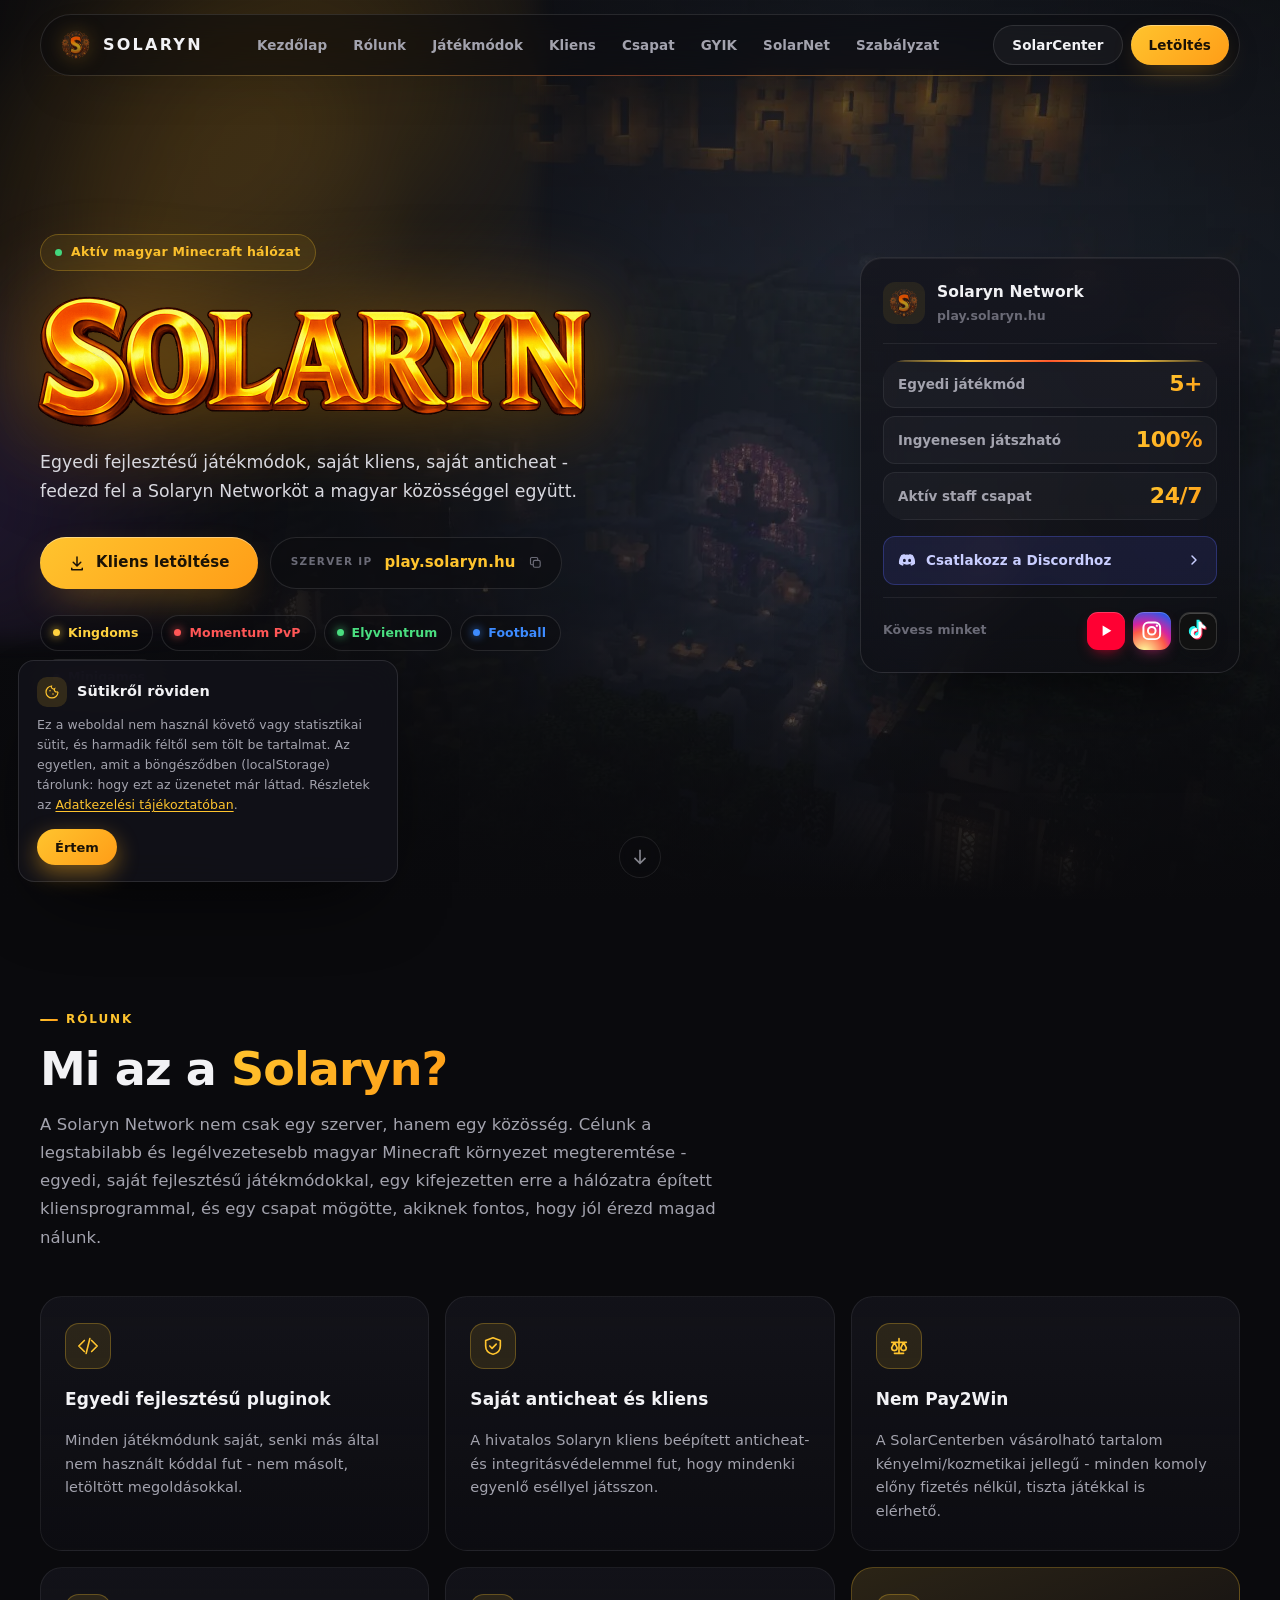
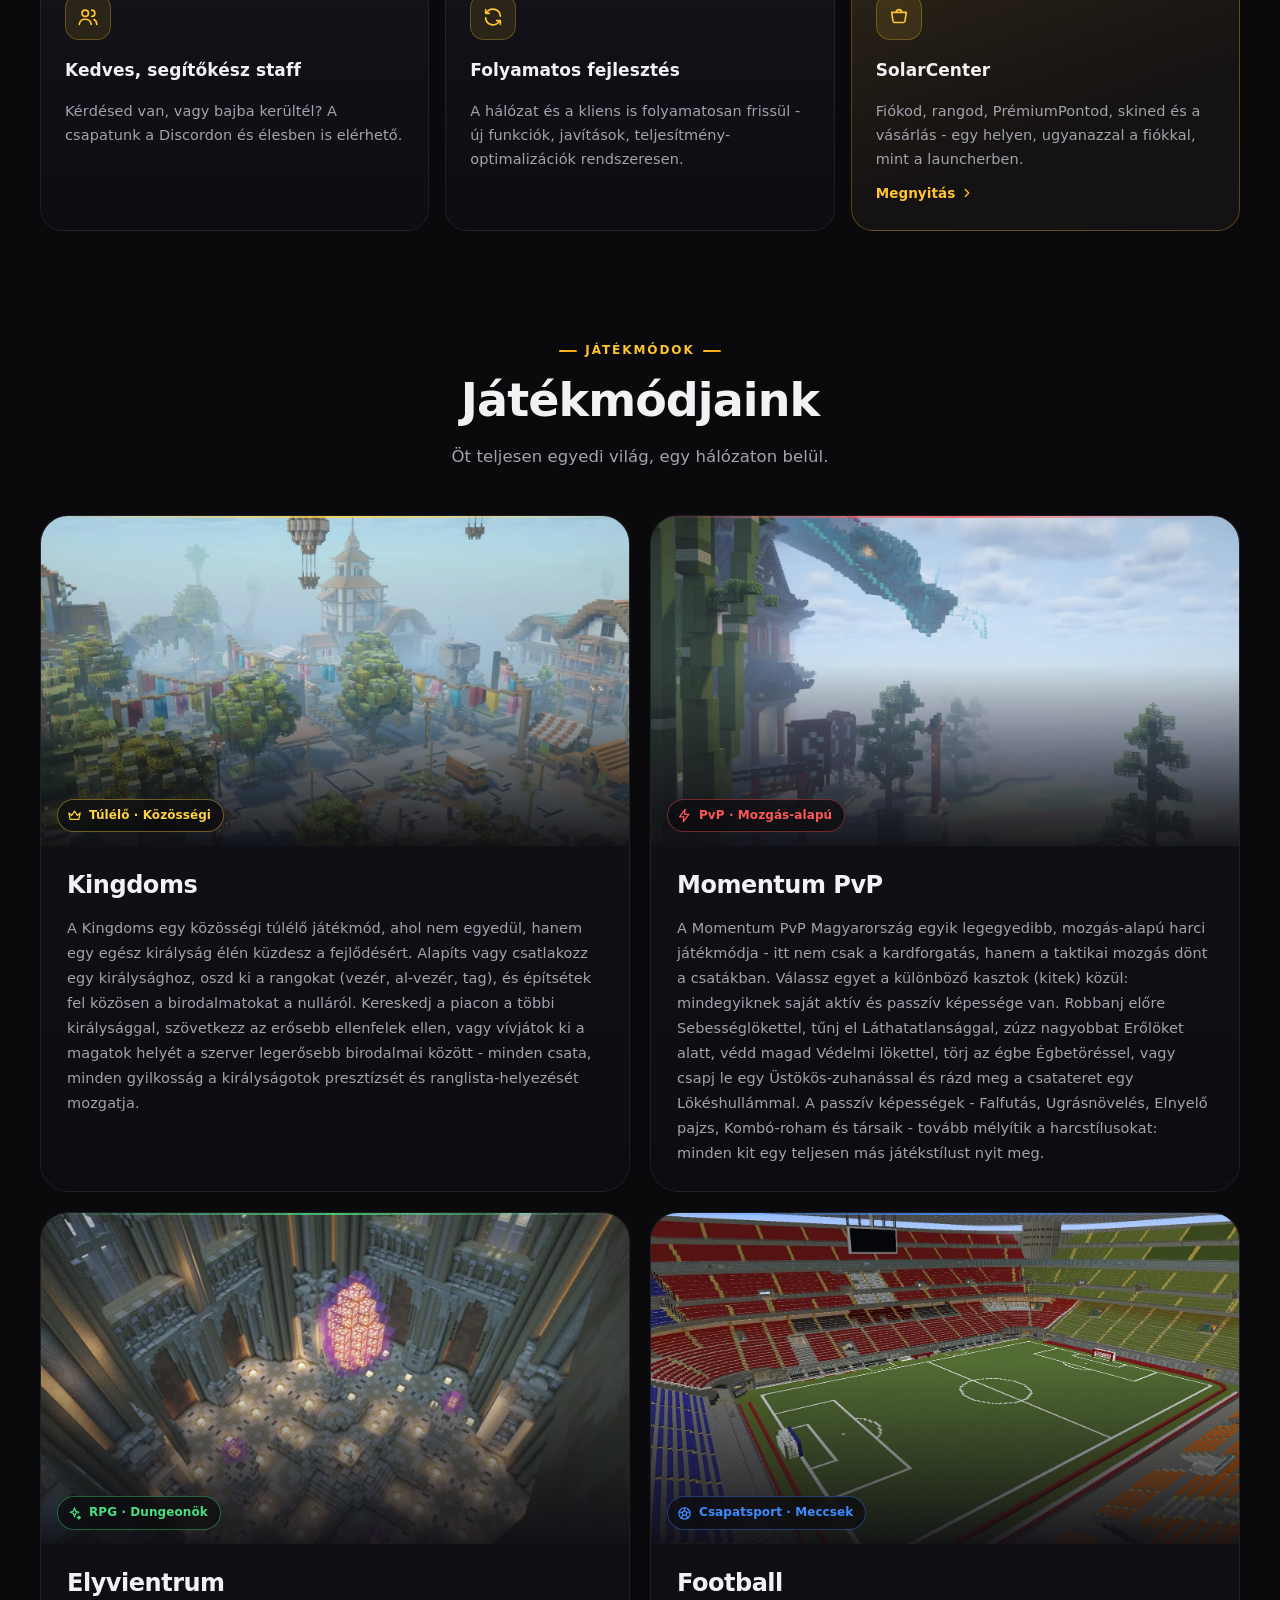
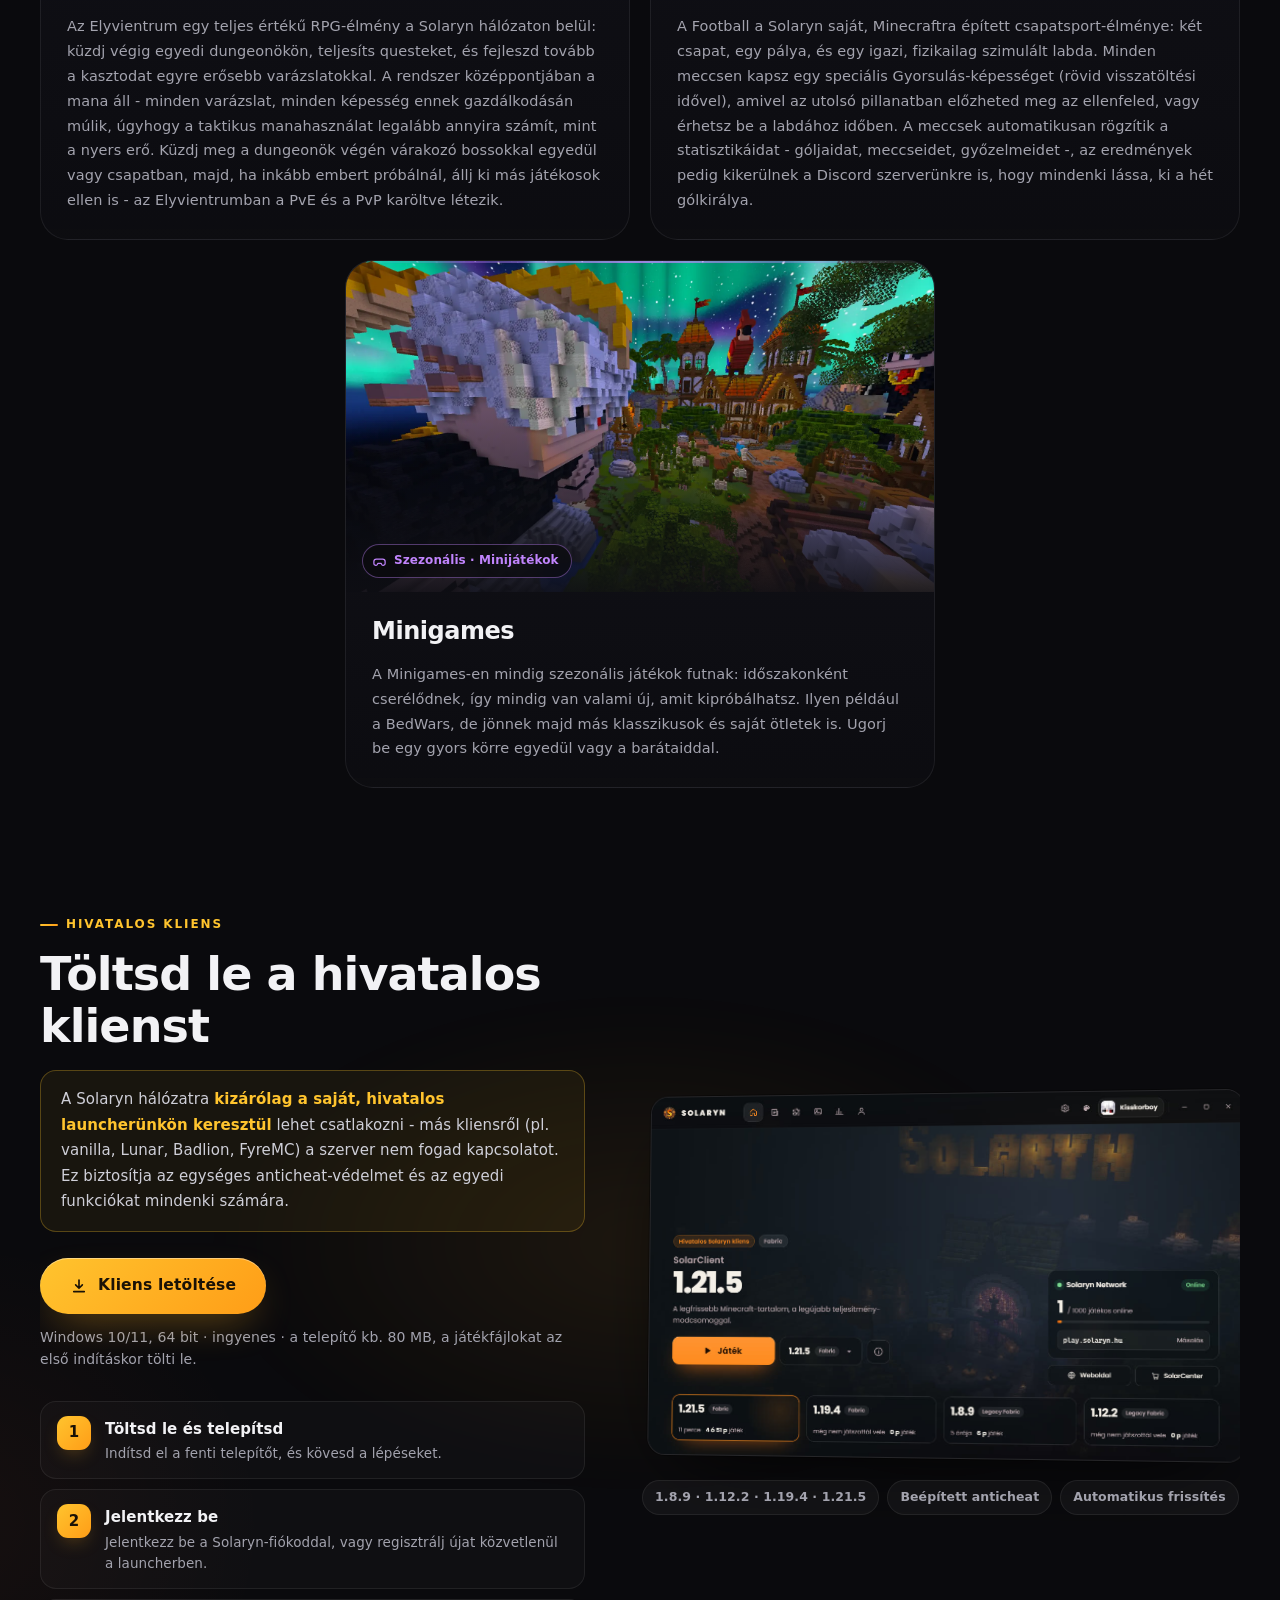
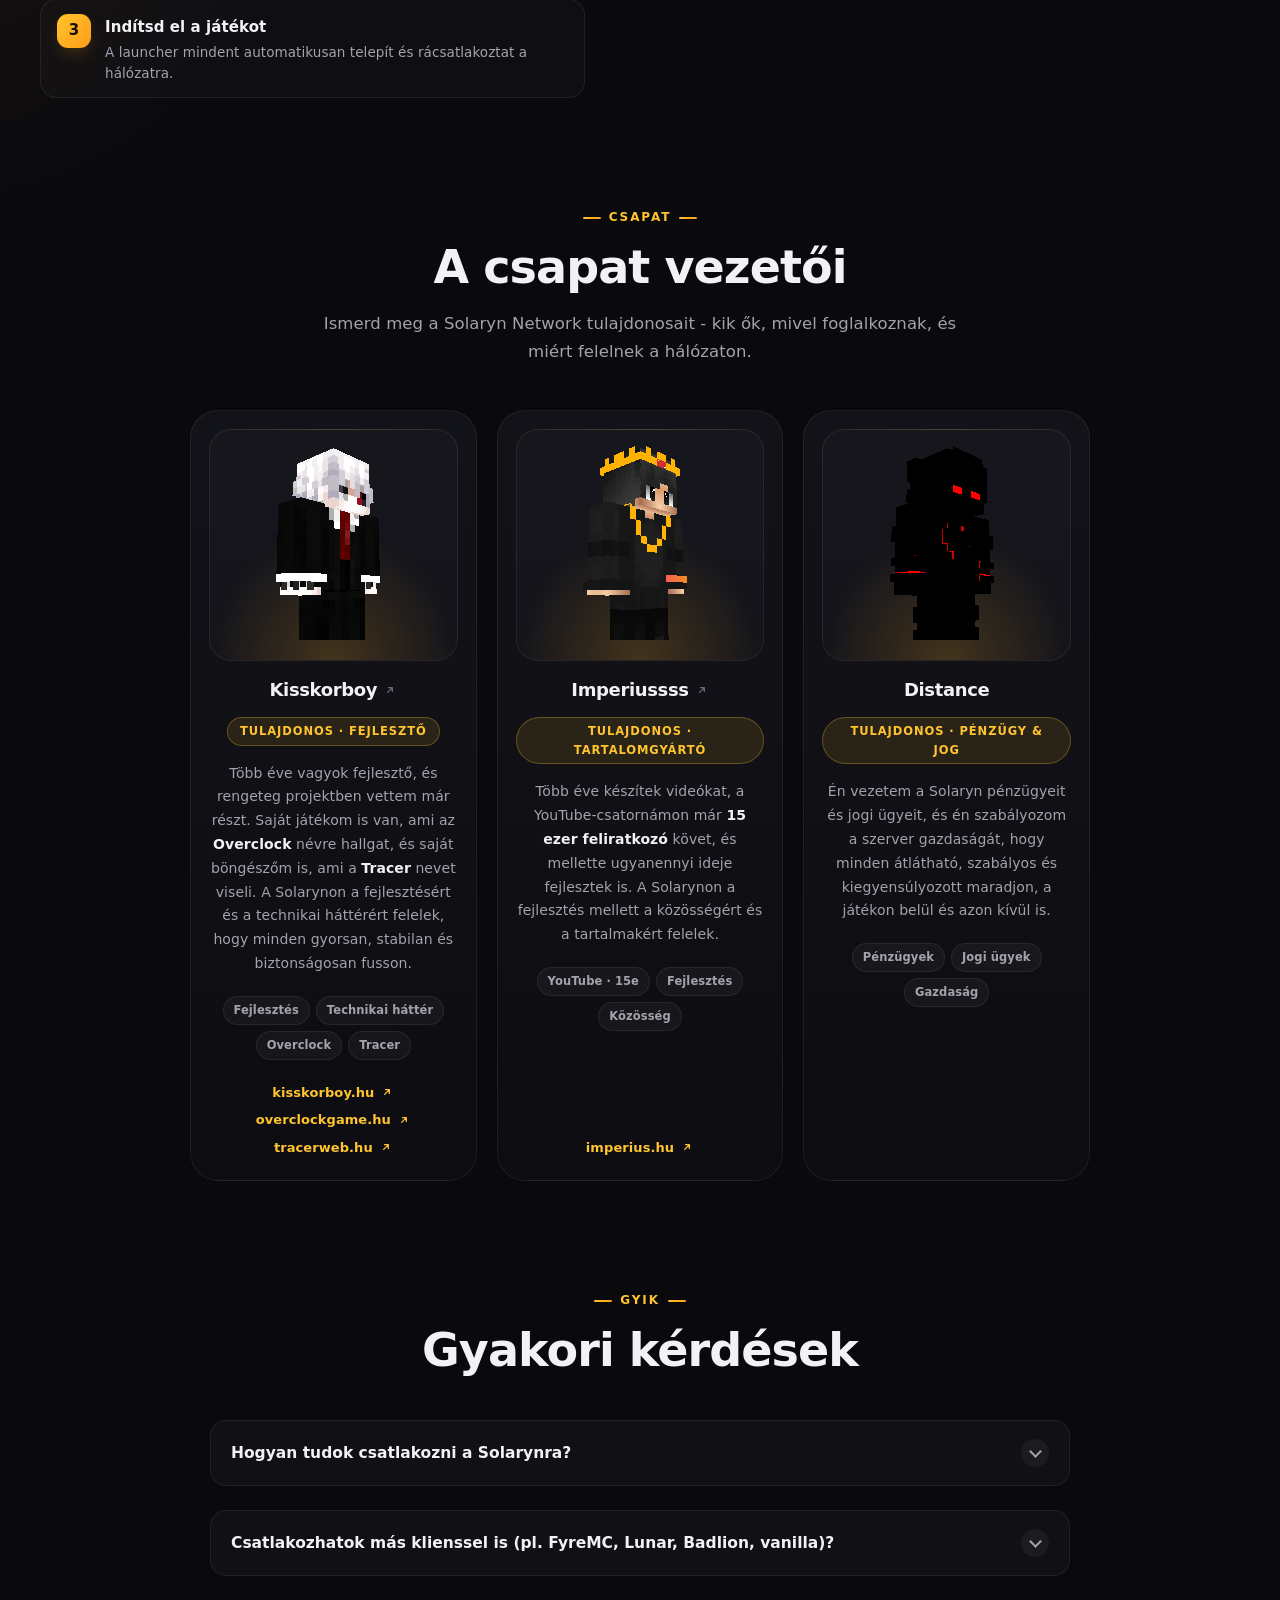
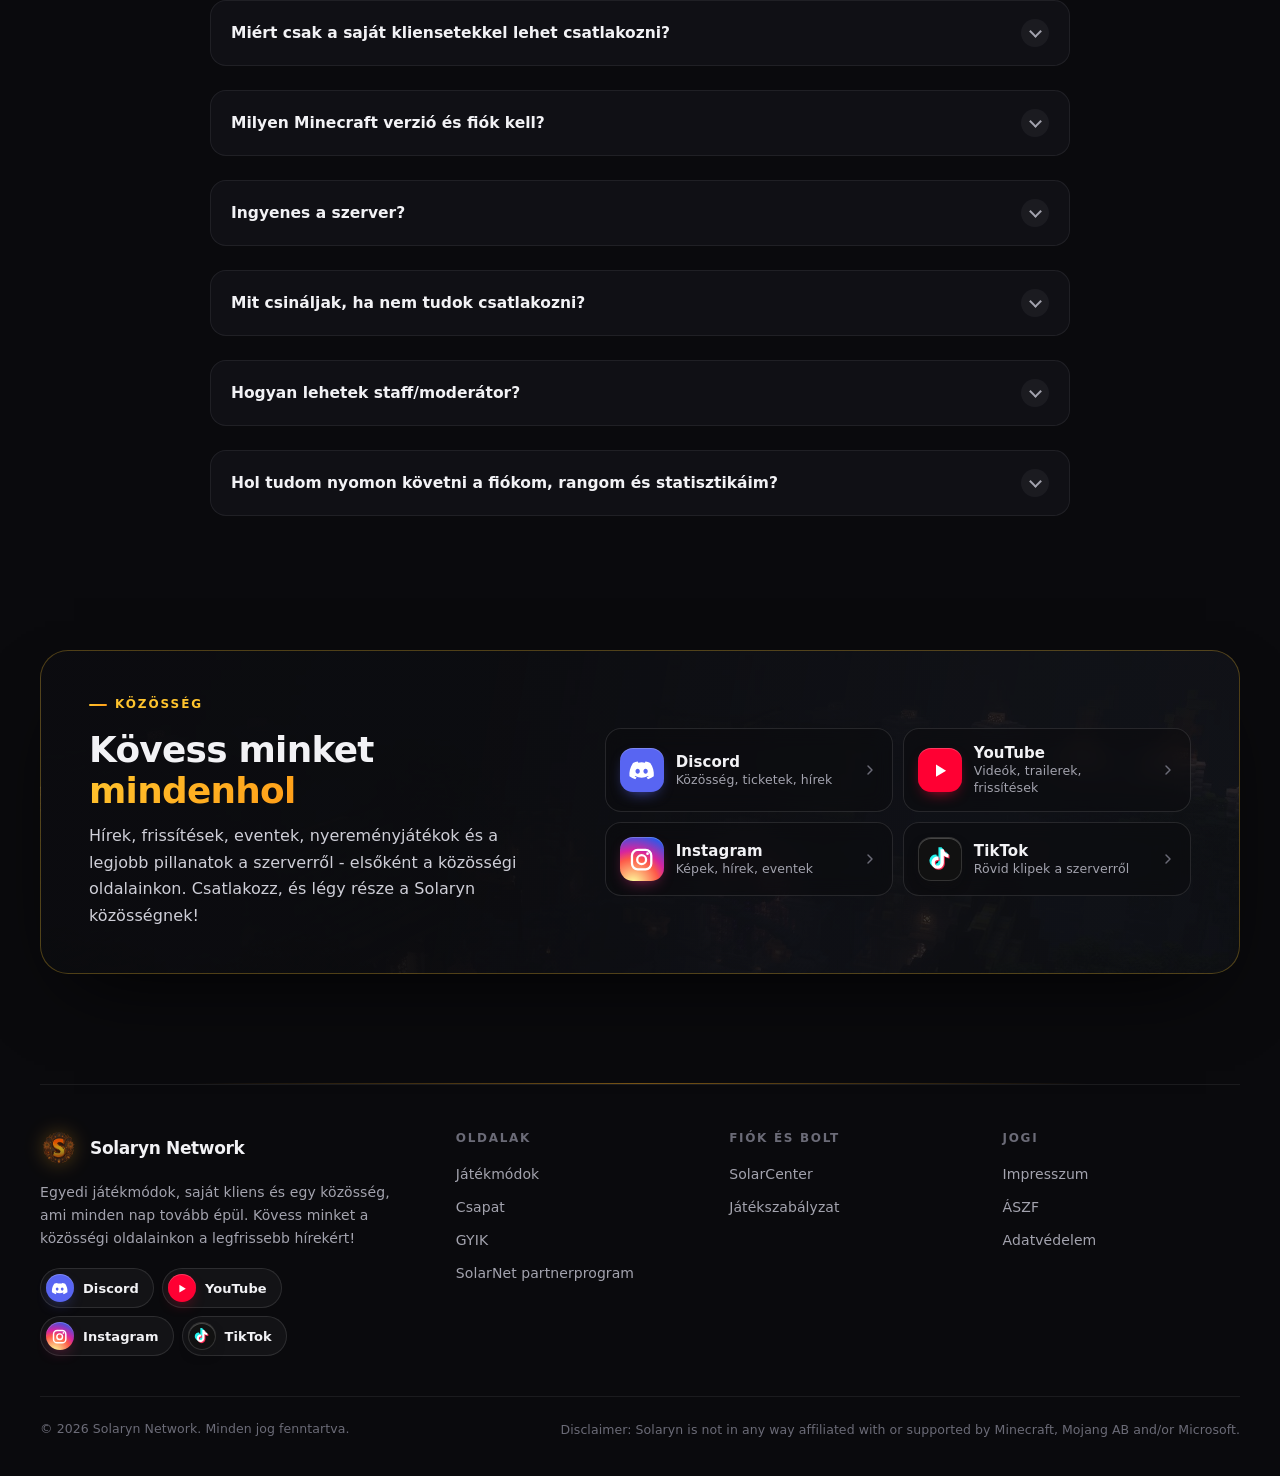
==== commit 85205996: "Add files via upload" ====
--- a/index.html
+++ b/index.html
@@ -34,7 +34,7 @@
 
     <link rel="stylesheet" href="style.css?v=20261001">
     <link rel="stylesheet" href="ui.css?v=20261001">
-    <link rel="stylesheet" href="design.css?v=20261001">
+    <link rel="stylesheet" href="design.css?v=20261024">
     <link rel="stylesheet" href="components.css?v=20261001">
 
     <link rel="preload" as="image" href="assets/lobby.jpg" fetchpriority="high">
@@ -290,13 +290,22 @@
                 <h2 class="section-title reveal">Töltsd le a hivatalos klienst</h2>
                 <p class="section-subtitle client-warning reveal">A Solaryn hálózatra <strong>kizárólag a saját, hivatalos launcherünkön keresztül</strong> lehet csatlakozni - más kliensről (pl. vanilla, Lunar, Badlion, FyreMC) a szerver nem fogad kapcsolatot. Ez biztosítja az egységes anticheat-védelmet és az egyedi funkciókat mindenki számára.</p>
 
-                <div class="client-lock reveal">
-                    <button type="button" class="client-lock-btn" disabled>
-                        <svg viewBox="0 0 24 24" width="18" height="18" aria-hidden="true"><rect x="5" y="10.5" width="14" height="10" rx="2.5" fill="none" stroke="currentColor" stroke-width="2"/><path d="M8.5 10.5V7.5a3.5 3.5 0 0 1 7 0v3" fill="none" stroke="currentColor" stroke-width="2"/></svg>
-                        Kliens letöltése
-                        <span class="client-lock-date">okt. 25.</span>
-                    </button>
-                    <p class="client-lock-note"><strong>A kliens október 25-én lesz letölthető.</strong> Addig a <a href="https://dc.solaryn.hu" target="_blank" rel="noopener">Discord szerverünk</a> <b>#spoilerek</b> csatornájában mutatunk meg 1-2 érdekességet.</p>
+                <div class="client-lock reveal" id="clientRelease" data-release="2026-10-25T14:00:00+01:00">
+                    <div class="client-lock-wait" id="clientWait">
+                        <button type="button" class="client-lock-btn" disabled>
+                            <svg viewBox="0 0 24 24" width="18" height="18" aria-hidden="true"><rect x="5" y="10.5" width="14" height="10" rx="2.5" fill="none" stroke="currentColor" stroke-width="2"/><path d="M8.5 10.5V7.5a3.5 3.5 0 0 1 7 0v3" fill="none" stroke="currentColor" stroke-width="2"/></svg>
+                            Kliens letöltése
+                            <span class="client-lock-date" id="clientCountdown">okt. 25. 14:00</span>
+                        </button>
+                        <p class="client-lock-note"><strong>A kliens október 25-én, vasárnap 14:00-kor lesz letölthető.</strong> Addig a <a href="https://dc.solaryn.hu" target="_blank" rel="noopener">Discord szerverünk</a> <b>#spoilerek</b> csatornájában mutatunk meg 1-2 érdekességet.</p>
+                    </div>
+                    <div class="client-lock-open" id="clientOpen" hidden>
+                        <a class="btn-glow-download btn-download-big" href="https://api.solaryn.hu:25572/updates/download-latest" rel="noopener" download>
+                            <svg viewBox="0 0 24 24" width="18" height="18" aria-hidden="true"><path d="M12 4v11m0 0l-4.5-4.5M12 15l4.5-4.5M5 19.5h14" fill="none" stroke="currentColor" stroke-width="2.2" stroke-linecap="round" stroke-linejoin="round"/></svg>
+                            Kliens letöltése
+                        </a>
+                        <p class="client-lock-note">Windows 10/11, 64 bit · ingyenes · a telepítő kb. 80 MB, a játékfájlokat az első indításkor tölti le.</p>
+                    </div>
                 </div>
 
                 <div class="client-steps">
@@ -547,6 +556,7 @@
     <script src="skin3d.js?v=20261001" defer></script>
     <script src="script.js?v=20261001" defer></script>
     <script src="ui.js?v=20261002" defer></script>
+    <script src="release.js?v=20261024" defer></script>
 </body>
 
 </html>
--- a/design.css
+++ b/design.css
@@ -358,6 +358,8 @@
 .client-warning strong { color: var(--gold); }
 .btn-download-big { height: 56px; padding: 0 30px; font-size: 15.5px; margin: 0 0 30px; }
 .client-lock { margin: 0 0 30px; }
+.client-lock [hidden] { display: none !important; }
+.client-lock-open .btn-download-big { margin: 0; }
 .client-lock-btn {
     display: inline-flex; align-items: center; gap: 10px; height: 56px; padding: 0 12px 0 26px;
     border-radius: 999px; font: inherit; font-size: 15.5px; font-weight: 800; color: var(--text-dim);
--- a/components.css
+++ b/components.css
@@ -1,4 +1,3 @@
-/* ---------- Közösségi "app" ikonok ---------- */
 .social-app-icon {
     --tile: #2a2a33;
     flex-shrink: 0; width: 30px; height: 30px; border-radius: 9px;
@@ -38,7 +37,6 @@
 .social-icons .social-app-icon { width: 38px; height: 38px; border-radius: 11px; text-decoration: none; }
 .social-icons .social-app-icon:hover { transform: translateY(-2px) rotate(-6deg); }
 
-/* ---------- Közösség sáv (főoldal) ---------- */
 .community-band { width: min(var(--container), calc(100% - 48px)); margin: 120px auto 0; }
 .community-inner {
     position: relative; overflow: hidden;
@@ -74,7 +72,6 @@
 .community-card.social-instagram { --accent: #d62976; }
 .community-card.social-tiktok { --accent: #25f4ee; }
 
-/* ---------- Csapat kártyák ---------- */
 .team-grid { grid-template-columns: repeat(3, minmax(0, 360px)); align-items: stretch; }
 .team-card { text-align: center; }
 .team-card-name { text-decoration: none; display: inline-flex; align-items: center; gap: 6px; }
@@ -100,7 +97,6 @@
 .team-card-site:hover { text-decoration: underline; text-underline-offset: 3px; }
 .team-card-site:hover svg { transform: translate(2px, -2px); }
 
-/* ---------- SolarNet ---------- */
 .sn-hero {
     width: min(var(--container), calc(100% - 48px)); margin: 0 auto; padding: 140px 0 70px;
     display: grid; grid-template-columns: minmax(0, 1.05fr) minmax(0, .95fr); gap: 56px; align-items: center;
@@ -284,7 +280,6 @@
     .sn-list-row-you .sn-list-tag { display: inline-flex; padding: 4px 9px; font-size: 10.5px; }
 }
 
-/* ---------- Szabályzat ---------- */
 .rules-intro { display: grid; grid-template-columns: repeat(4, minmax(0, 1fr)); gap: 12px; margin: 0 0 22px; }
 .rules-intro-item {
     display: flex; align-items: flex-start; gap: 12px; padding: 16px; border-radius: var(--r-md);
@@ -407,7 +402,6 @@
     .rules-help { padding: 22px; }
 }
 
-/* Jogi oldal: adatkezelési táblázat, hatály-sor */
 .legal-card .legal-meta { margin: -4px 0 18px; font-size: 13px; color: var(--text-faint); }
 .legal-card .legal-table-wrap { overflow-x: auto; margin: 8px 0 16px; }
 .legal-card .legal-table { width: 100%; min-width: 640px; border-collapse: collapse; font-size: 13.5px; line-height: 1.6; }
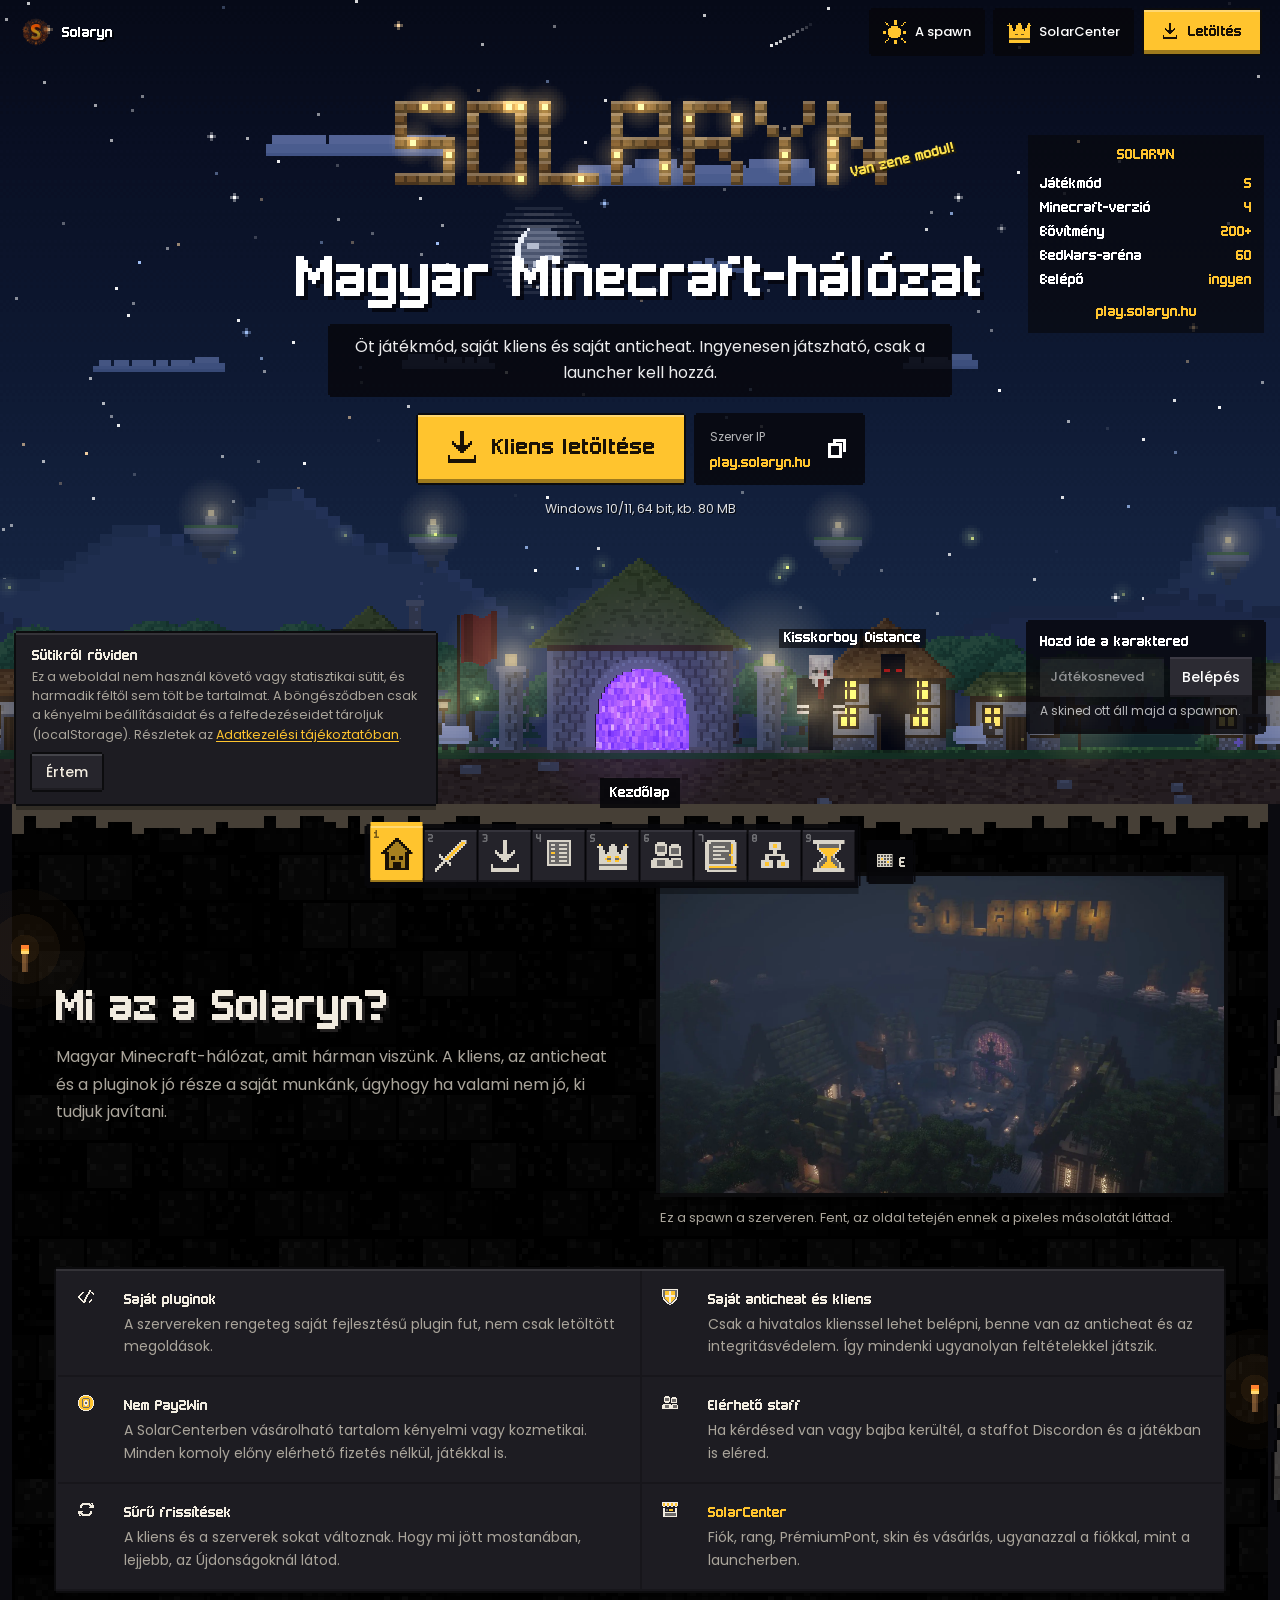
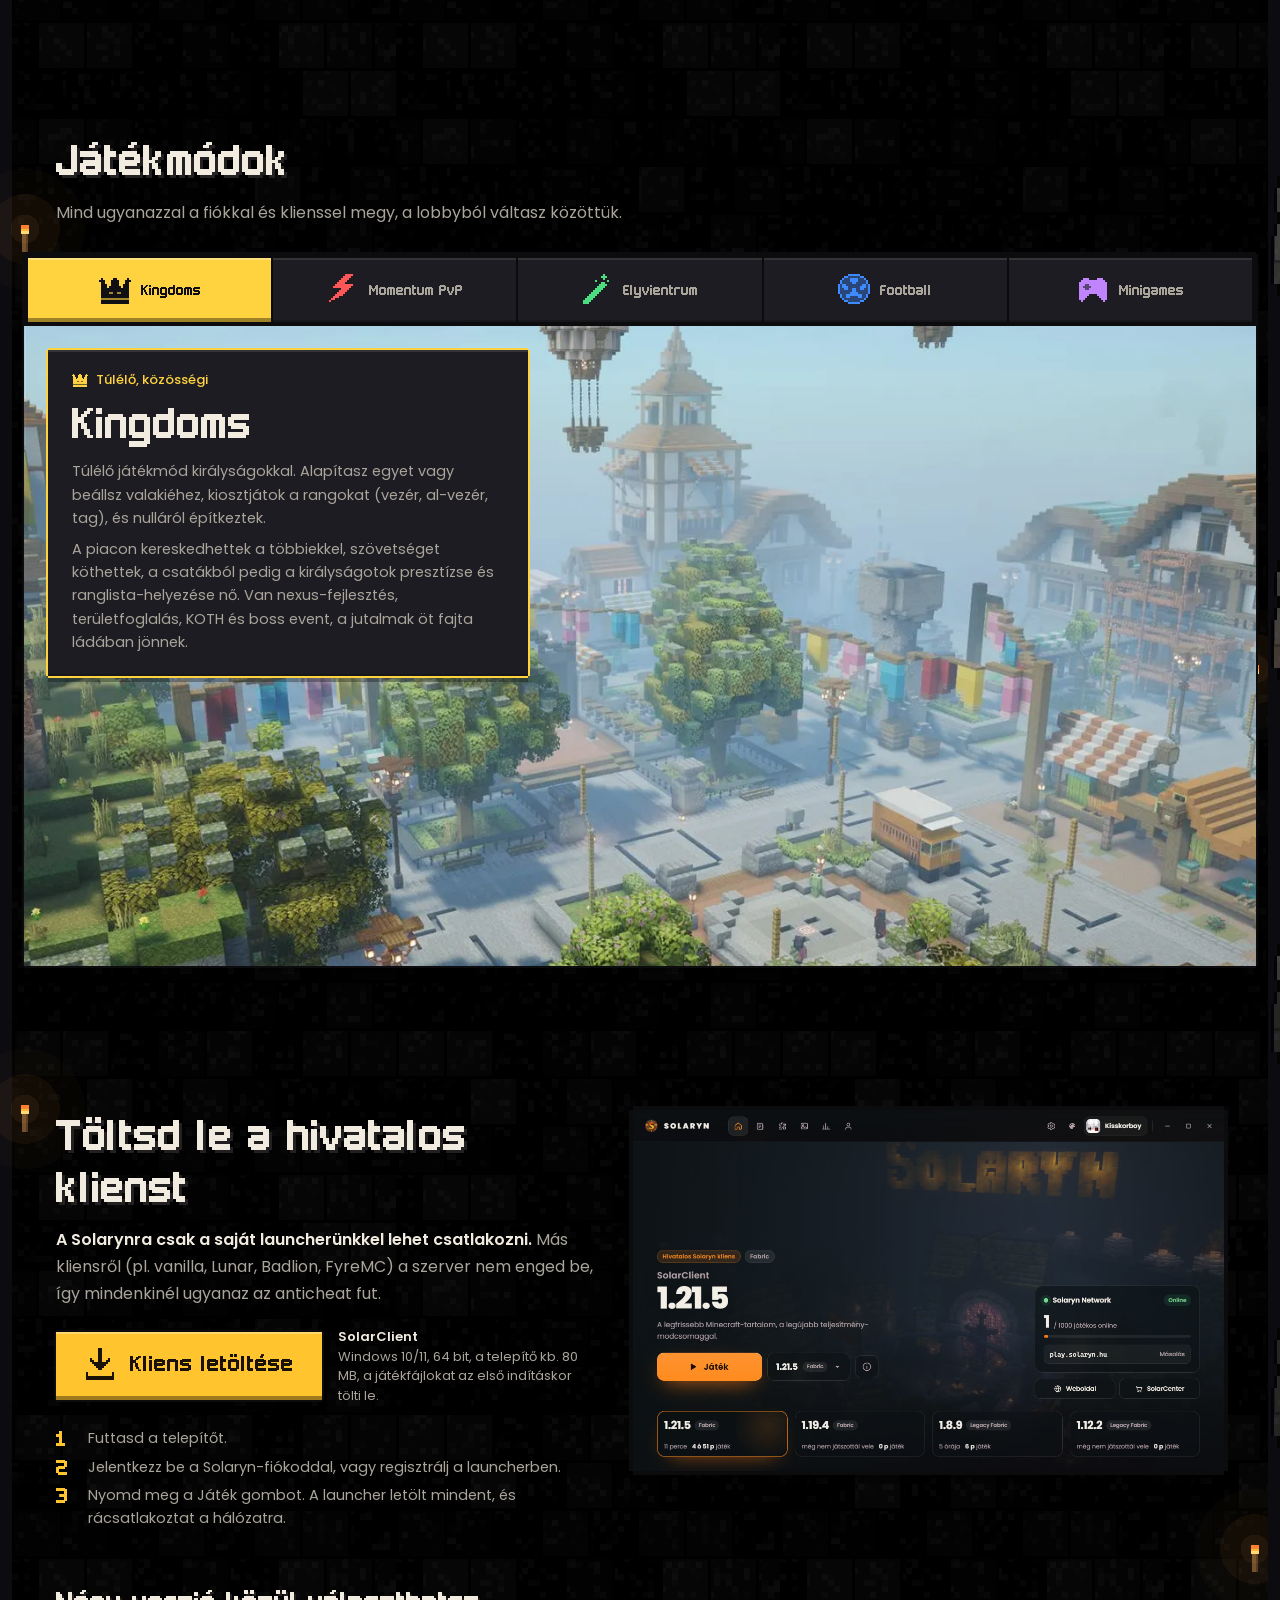
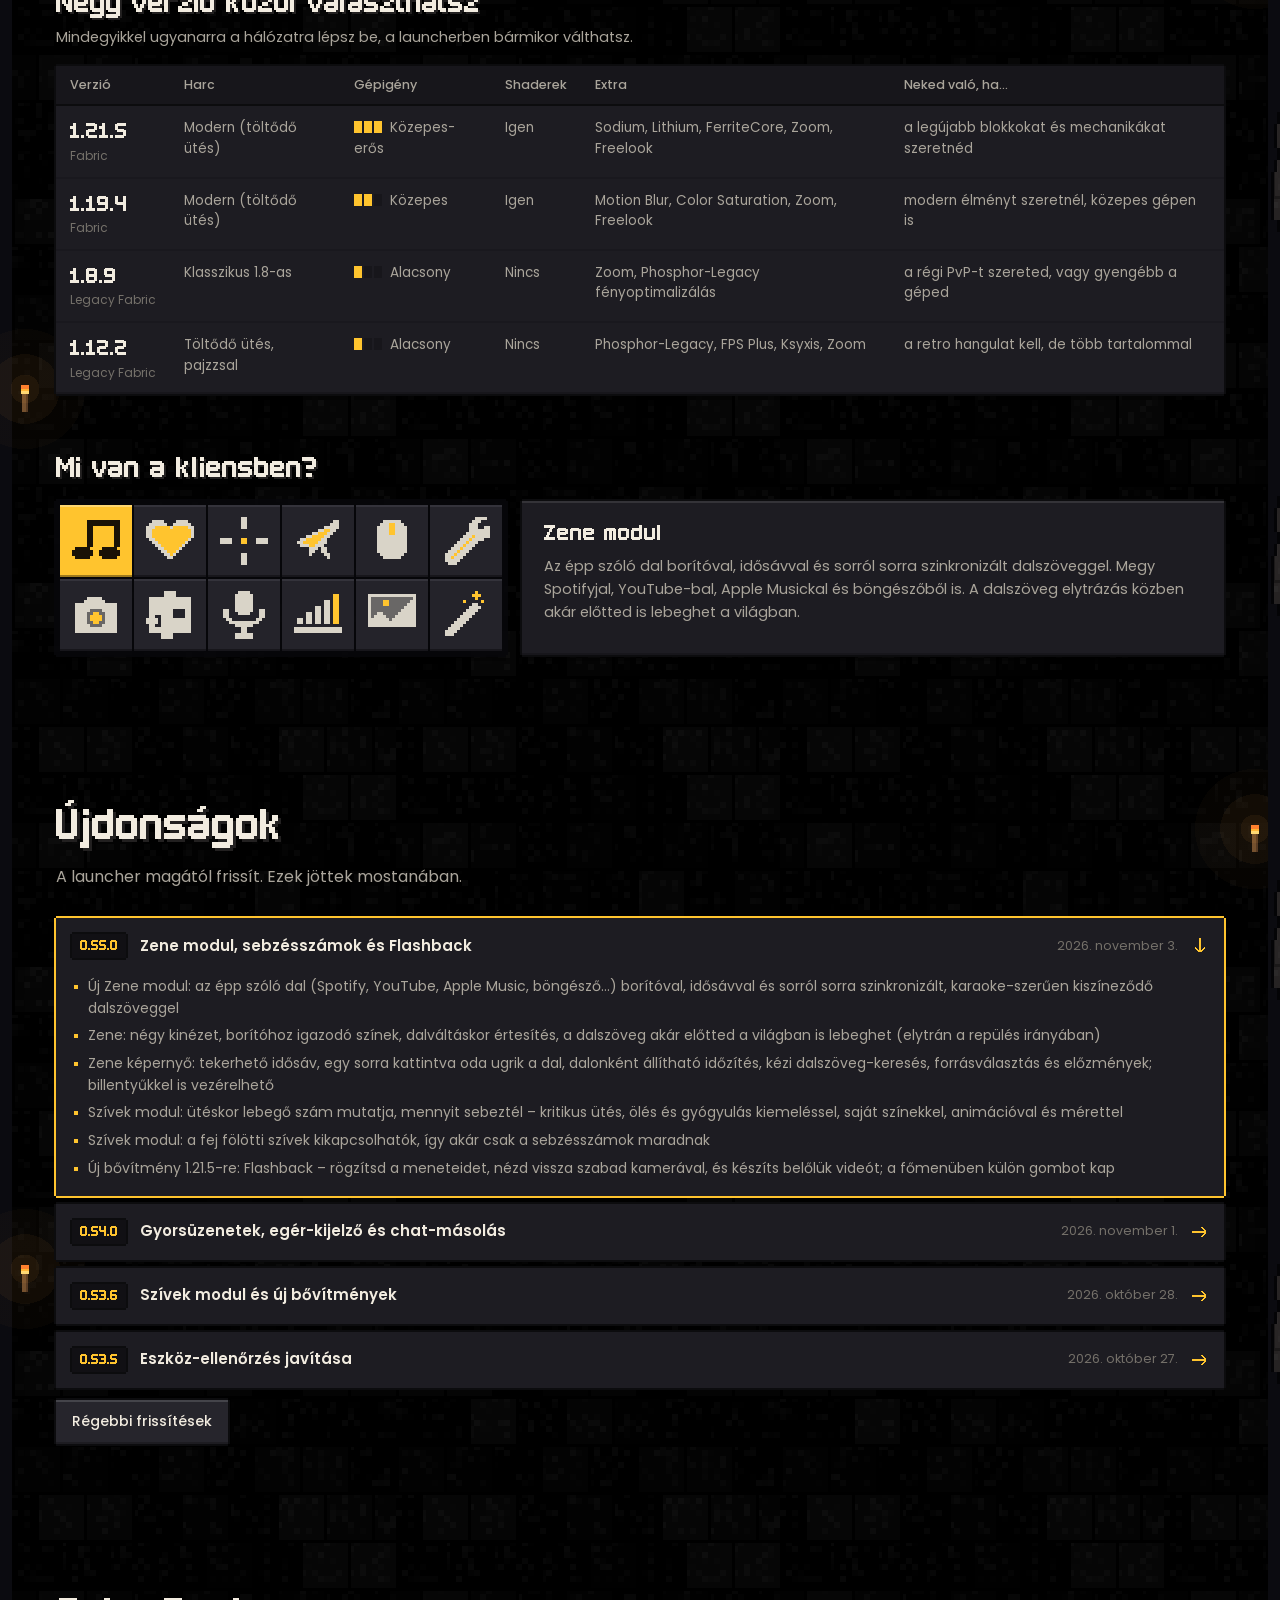
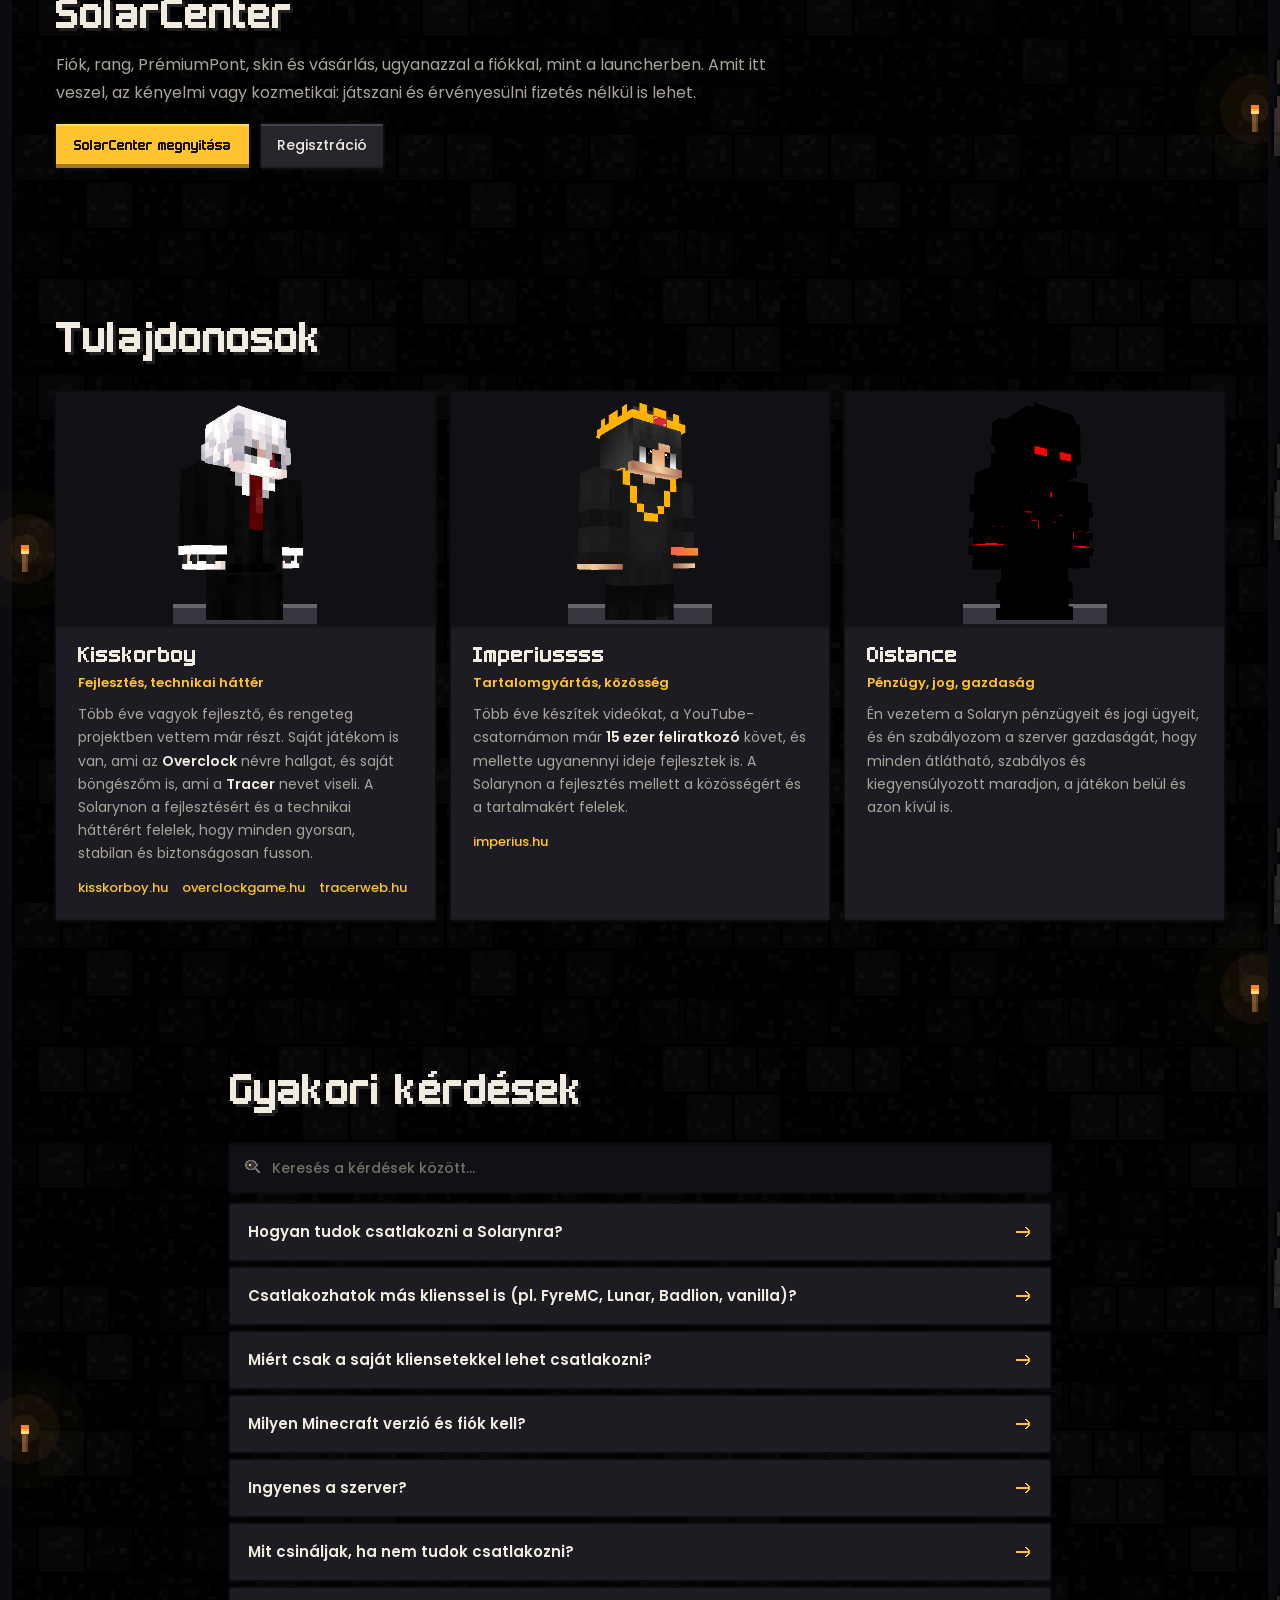
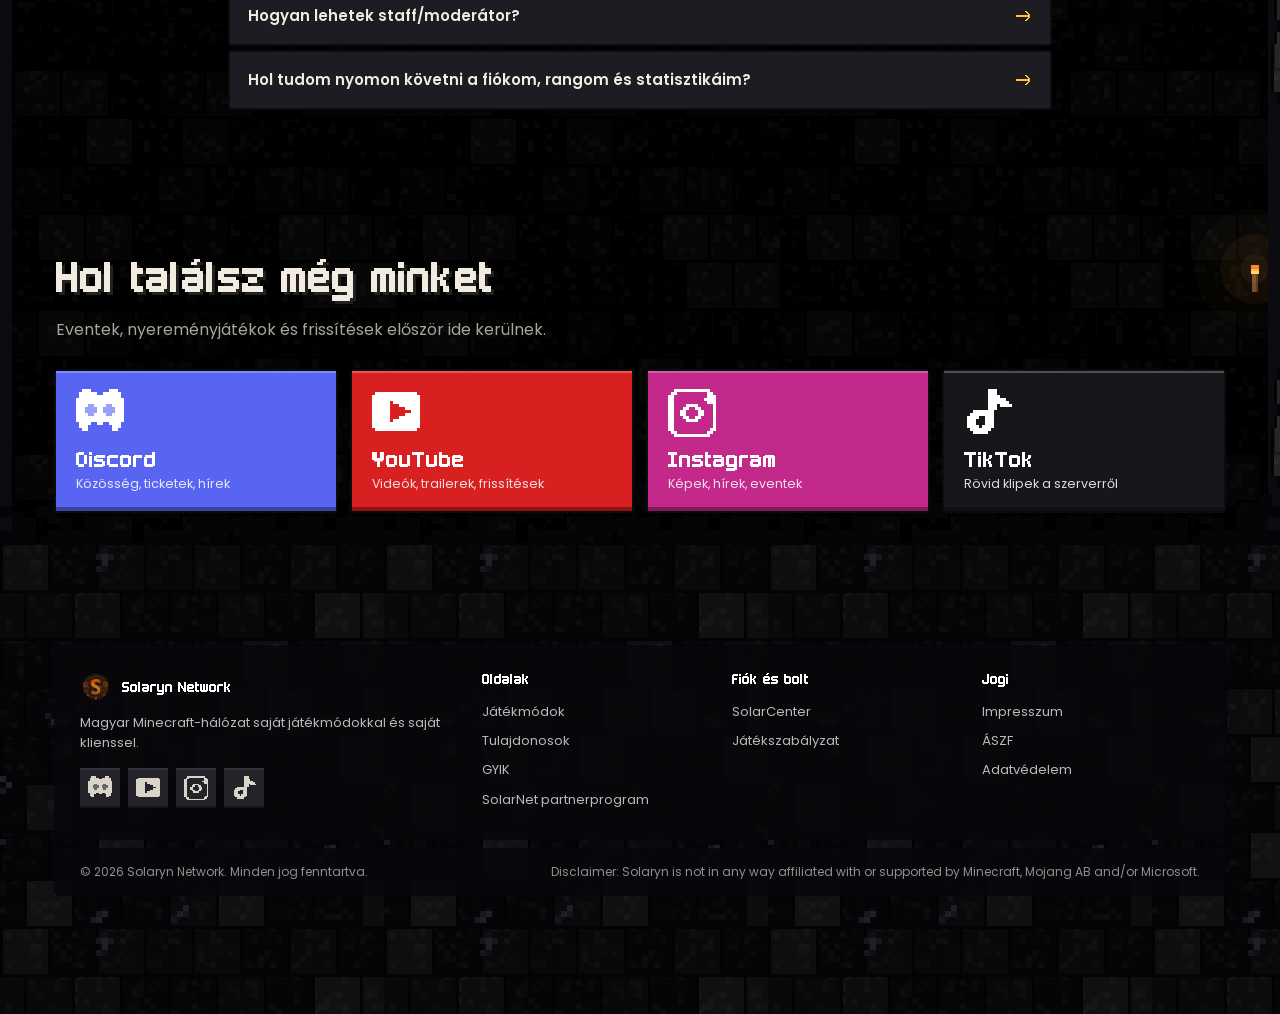
==== commit 15f53598: "Add files via upload" ====
--- a/index.html
+++ b/index.html
@@ -3,15 +3,15 @@
 
 <head>
     <meta charset="UTF-8">
-    <meta http-equiv="Content-Security-Policy" content="default-src 'self'; script-src 'self'; style-src 'self' 'unsafe-inline'; img-src 'self' data: blob: https://api.overclockgame.hu:8908; connect-src 'self' https://api.overclockgame.hu:8908; font-src 'self'; frame-src 'none'; object-src 'none'; base-uri 'self'; form-action 'self'; upgrade-insecure-requests">
+    <meta http-equiv="Content-Security-Policy" content="default-src 'self'; script-src 'self'; style-src 'self' 'unsafe-inline'; img-src 'self' data: blob: https://api.solaryn.hu:25572; connect-src 'self' https://api.solaryn.hu:25572; font-src 'self'; frame-src 'none'; object-src 'none'; base-uri 'self'; form-action 'self'; upgrade-insecure-requests">
     <meta name="referrer" content="strict-origin-when-cross-origin">
     <meta name="viewport" content="width=device-width, initial-scale=1.0, viewport-fit=cover">
 
-    <title>Solaryn Network</title>
-    <meta name="description" content="A Solaryn Network hivatalos oldala - egyedi, saját fejlesztésű játékmódok, saját kliens és anticheat, aktív magyar közösség. Ingyenesen játszható.">
+    <title>Solaryn Network - magyar Minecraft-hálózat</title>
+    <meta name="description" content="Magyar Minecraft-hálózat öt játékmóddal, saját klienssel és saját anticheattel. Ingyenesen játszható, csak a launcher kell hozzá.">
     <meta name="author" content="Solaryn Network">
-    <meta name="theme-color" content="#07070a">
-    <meta name="color-scheme" content="dark">
+    <meta name="theme-color" content="#0e0e13">
+    <meta name="color-scheme" content="dark light">
     <meta name="robots" content="index, follow, max-image-preview:large">
     <link rel="canonical" href="https://solaryn.hu/">
 
@@ -23,23 +23,22 @@
     <meta property="og:site_name" content="Solaryn Network">
     <meta property="og:locale" content="hu_HU">
     <meta property="og:url" content="https://solaryn.hu/">
-    <meta property="og:title" content="Solaryn Network">
-    <meta property="og:description" content="A Solaryn Network hivatalos oldala - egyedi, saját fejlesztésű játékmódok, saját kliens és anticheat, aktív magyar közösség. Ingyenesen játszható.">
-    <meta property="og:image" content="https://solaryn.hu/assets/solaryn-wordmark.png">
-    <meta property="og:image:alt" content="Solaryn Network">
+    <meta property="og:title" content="Solaryn Network - magyar Minecraft-hálózat">
+    <meta property="og:description" content="Magyar Minecraft-hálózat öt játékmóddal, saját klienssel és saját anticheattel. Ingyenesen játszható, csak a launcher kell hozzá.">
+    <meta property="og:image" content="https://solaryn.hu/assets/og.png">
+    <meta property="og:image:width" content="1200">
+    <meta property="og:image:height" content="630">
+    <meta property="og:image:alt" content="A Solaryn spawn pixel-világa">
     <meta name="twitter:card" content="summary_large_image">
-    <meta name="twitter:title" content="Solaryn Network">
-    <meta name="twitter:description" content="A Solaryn Network hivatalos oldala - egyedi, saját fejlesztésű játékmódok, saját kliens és anticheat, aktív magyar közösség. Ingyenesen játszható.">
-    <meta name="twitter:image" content="https://solaryn.hu/assets/solaryn-wordmark.png">
-
-    <link rel="stylesheet" href="style.css?v=20261001">
-    <link rel="stylesheet" href="ui.css?v=20261001">
-    <link rel="stylesheet" href="design.css?v=20261024">
-    <link rel="stylesheet" href="components.css?v=20261001">
-
-    <link rel="preload" as="image" href="assets/lobby.jpg" fetchpriority="high">
-    <link rel="preconnect" href="https://api.overclockgame.hu:8908">
-    <link rel="dns-prefetch" href="https://api.overclockgame.hu">
+    <meta name="twitter:title" content="Solaryn Network - magyar Minecraft-hálózat">
+    <meta name="twitter:description" content="Magyar Minecraft-hálózat öt játékmóddal, saját klienssel és saját anticheattel. Ingyenesen játszható, csak a launcher kell hozzá.">
+    <meta name="twitter:image" content="https://solaryn.hu/assets/og.png">
+
+    <link rel="preload" as="font" href="assets/fonts/solaryn-block.woff" type="font/woff" crossorigin>
+    <link rel="preconnect" href="https://api.solaryn.hu:25572">
+    <link rel="stylesheet" href="block.css?v=20261106b">
+    <link rel="stylesheet" href="home.css?v=20261106b">
+    <script src="theme.js?v=20261106"></script>
 
     <script type="application/ld+json">
     {
@@ -64,499 +63,371 @@
     </script>
 </head>
 
-<body class="page-home">
-    <a class="skip-link" href="#kezdolap">Ugrás a tartalomra</a>
-    <div class="scroll-progress"></div>
-    <canvas class="particle-canvas" id="particleCanvas" aria-hidden="true"></canvas>
-
-    <nav>
-        <a href="#kezdolap" class="logo">
-            <img src="assets/solaryn-icon.png" alt="Solaryn" class="logo-icon">
-            <span class="logo-word">Solaryn</span>
+<body class="page-home" data-page="home" data-view="home" data-root="">
+    <a class="skip-link" href="#rolunk">Ugrás a tartalomra</a>
+
+    <div class="world" aria-hidden="true">
+        <canvas id="worldSky"></canvas>
+        <div class="world-under">
+            <div class="stratum s-a"></div>
+            <div class="stratum s-b"></div>
+            <div class="stratum s-c"></div>
+            <div class="shaft"><div class="shaft-top"></div></div>
+            <div class="stratum s-bed"></div>
+        </div>
+    </div>
+
+    <header class="topbar">
+        <a href="#kezdolap" class="topbar-brand">
+            <img src="assets/solaryn-icon.png" alt="" width="32" height="32">
+            <span>Solaryn</span>
         </a>
-        <ul class="nav-links">
-            <li><a href="#kezdolap">Kezdőlap</a></li>
-            <li><a href="#rolunk">Rólunk</a></li>
-            <li><a href="#jatekmodok">Játékmódok</a></li>
-            <li><a href="#kliens">Kliens</a></li>
-            <li><a href="#csapat">Csapat</a></li>
-            <li><a href="#gyik">GYIK</a></li>
-            <li><a href="solarnet/">SolarNet</a></li>
-            <li><a href="szabalyzat/">Szabályzat</a></li>
-        </ul>
-        <div class="nav-actions">
-            <a href="https://center.solaryn.hu" class="btn-outline-nav">SolarCenter</a>
-            <a href="#kliens" class="btn-nav-download">Letöltés</a>
-        </div>
-    </nav>
-
-    <header id="kezdolap" class="hero hero-bg-lobby">
-        <div class="hero-overlay"></div>
-        <div class="hero-glow"></div>
-        <div class="hero-inner">
-            <div class="hero-content">
-                <div class="badge hero-anim" style="animation-delay:.05s"><span class="badge-dot"></span>Aktív magyar Minecraft hálózat</div>
-                <h1 class="sr-only">Solaryn Network</h1>
-                <img src="assets/solaryn-wordmark.png" alt="Solaryn" class="hero-wordmark hero-anim" style="animation-delay:.15s">
-                <p class="hero-lead hero-anim" style="animation-delay:.3s">Egyedi fejlesztésű játékmódok, saját kliens, saját anticheat - fedezd fel a Solaryn Networköt a magyar közösséggel együtt.</p>
-                <div class="hero-actions hero-anim" style="animation-delay:.45s">
-                    <a href="#kliens" class="btn-glow-download">
-                        <svg viewBox="0 0 24 24" width="18" height="18" fill="currentColor" aria-hidden="true"><path d="M12 3a1 1 0 0 1 1 1v9.59l3.3-3.3a1 1 0 1 1 1.4 1.42l-5 5a1 1 0 0 1-1.4 0l-5-5a1 1 0 1 1 1.4-1.42l3.3 3.3V4a1 1 0 0 1 1-1Zm-7 15a1 1 0 0 1 1 1v1h12v-1a1 1 0 1 1 2 0v2a1 1 0 0 1-1 1H5a1 1 0 0 1-1-1v-2a1 1 0 0 1 1-1Z"/></svg>
-                        Kliens letöltése
-                    </a>
-                    <button type="button" class="ip-container" id="btnCopyIp" aria-label="Szerver IP-cím másolása vágólapra">
+        <div class="topbar-spacer"></div>
+        <button type="button" class="chip" id="themeBtn" aria-label="Világválasztó"><span class="chip-ico"></span><span class="chip-label">Világok</span></button>
+        <a href="https://center.solaryn.hu" class="chip chip-center"><span data-ico="crown"></span><span class="chip-label">SolarCenter</span></a>
+        <a href="#kliens" class="btn btn-gold topbar-dl"><span data-ico="download"></span>Letöltés</a>
+    </header>
+
+    <main>
+        <section id="kezdolap" class="hero" data-slot="kezdolap" data-label="Kezdőlap">
+            <div class="hero-splash" id="heroSplash" aria-hidden="true"></div>
+            <div class="hero-inner">
+                <h1 class="hero-title"><span class="sr-only">Solaryn Network: </span>Magyar Minecraft-hálózat</h1>
+                <p class="hero-lead">Öt játékmód, saját kliens és saját anticheat. Ingyenesen játszható, csak a launcher kell hozzá.</p>
+                <div class="hero-actions">
+                    <a class="btn btn-gold btn-big" data-download href="https://api.solaryn.hu:25572/updates/download-latest" rel="noopener"><span data-ico="download"></span>Kliens letöltése</a>
+                    <button type="button" class="ip" data-ip aria-label="Szerver IP-cím másolása vágólapra">
                         <span class="ip-label">Szerver IP</span>
-                        <span id="ip-text">play.solaryn.hu</span>
-                        <svg class="ip-copy-icon" viewBox="0 0 24 24" width="15" height="15" aria-hidden="true"><rect x="8.5" y="8.5" width="11" height="11" rx="2.5" fill="none" stroke="currentColor" stroke-width="1.8"/><path d="M15.5 8.5V6a2 2 0 0 0-2-2H6a2 2 0 0 0-2 2v7.5a2 2 0 0 0 2 2h2.5" fill="none" stroke="currentColor" stroke-width="1.8"/></svg>
-                        <svg class="ip-copied-tick" viewBox="0 0 24 24" width="16" height="16" aria-hidden="true"><path fill="none" stroke="currentColor" stroke-width="2.6" stroke-linecap="round" stroke-linejoin="round" d="M4 12.5l5.2 5.2L20 7"/></svg>
+                        <span class="ip-value">play.solaryn.hu</span>
+                        <span class="ip-ico" data-ico="copy"></span>
                     </button>
                 </div>
-                <div class="hero-modes hero-anim" style="animation-delay:.6s">
-                    <a href="#jatekmodok" class="mode-chip mode-kingdoms">Kingdoms</a>
-                    <a href="#jatekmodok" class="mode-chip mode-momentum">Momentum PvP</a>
-                    <a href="#jatekmodok" class="mode-chip mode-elyvientrum">Elyvientrum</a>
-                    <a href="#jatekmodok" class="mode-chip mode-foci">Football</a>
-                    <a href="#jatekmodok" class="mode-chip mode-minigames">Minigames</a>
-                </div>
-            </div>
-
-            <aside class="hero-panel hero-anim" style="animation-delay:.5s" aria-label="Solaryn röviden">
-                <div class="hero-panel-head">
-                    <img src="assets/solaryn-icon.png" alt="" class="hero-panel-icon">
+                <p class="hero-meta" data-live="meta">Windows 10/11, 64 bit, kb. 80 MB</p>
+            </div>
+
+            <form class="hero-join" id="joinForm" autocomplete="off">
+                <label for="joinName">Hozd ide a karaktered</label>
+                <div class="join-row">
+                    <input id="joinName" type="text" maxlength="16" placeholder="Játékosneved" spellcheck="false" aria-describedby="joinMsg">
+                    <button type="submit" class="btn">Belépés</button>
+                </div>
+                <div class="join-sug" id="joinSug" role="listbox" hidden></div>
+                <p class="join-msg" id="joinMsg" aria-live="polite">A skined ott áll majd a spawnon.</p>
+            </form>
+        </section>
+
+        <aside class="board" aria-label="Solaryn számokban">
+            <h2 class="board-title">SOLARYN</h2>
+            <dl>
+                <div><dt>Játékmód</dt><dd>5</dd></div>
+                <div><dt>Minecraft-verzió</dt><dd>4</dd></div>
+                <div><dt>Bővítmény</dt><dd>200+</dd></div>
+                <div><dt>BedWars-aréna</dt><dd>60</dd></div>
+                <div><dt>Belépő</dt><dd>ingyen</dd></div>
+            </dl>
+            <p class="board-ip">play.solaryn.hu</p>
+        </aside>
+
+        <section id="rolunk" class="sec" data-slot="kezdolap" data-label="Rólunk">
+            <div class="wrap">
+                <div class="about">
                     <div>
-                        <div class="hero-panel-title">Solaryn Network</div>
-                        <div class="hero-panel-sub">play.solaryn.hu</div>
+                        <h2 class="sec-title">Mi az a Solaryn?</h2>
+                        <p class="sec-lead">Magyar Minecraft-hálózat, amit hárman viszünk. A kliens, az anticheat és a pluginok jó része a saját munkánk, úgyhogy ha valami nem jó, ki tudjuk javítani.</p>
                     </div>
-                </div>
-                <div class="stats">
-                    <div class="stat-item">
-                        <h2 data-count="5" data-suffix="+">0+</h2>
-                        <p>Egyedi játékmód</p>
+                    <figure class="about-shot">
+                        <picture><source srcset="assets/lobby.webp" type="image/webp"><img src="assets/lobby.jpg" alt="A Solaryn spawnja a szerveren, az égen a Solaryn felirattal" width="1920" height="1080" loading="lazy"></picture>
+                        <figcaption>Ez a spawn a szerveren. Fent, az oldal tetején ennek a pixeles másolatát láttad.</figcaption>
+                    </figure>
+                </div>
+                <div class="feats card">
+                    <article class="feat"><span data-ico="code"></span><div><h3>Saját pluginok</h3><p>A szervereken rengeteg saját fejlesztésű plugin fut, nem csak letöltött megoldások.</p></div></article>
+                    <article class="feat"><span data-ico="shield"></span><div><h3>Saját anticheat és kliens</h3><p>Csak a hivatalos klienssel lehet belépni, benne van az anticheat és az integritásvédelem. Így mindenki ugyanolyan feltételekkel játszik.</p></div></article>
+                    <article class="feat"><span data-ico="coin"></span><div><h3>Nem Pay2Win</h3><p>A SolarCenterben vásárolható tartalom kényelmi vagy kozmetikai. Minden komoly előny elérhető fizetés nélkül, játékkal is.</p></div></article>
+                    <article class="feat"><span data-ico="people"></span><div><h3>Elérhető staff</h3><p>Ha kérdésed van vagy bajba kerültél, a staffot Discordon és a játékban is eléred.</p></div></article>
+                    <article class="feat"><span data-ico="refresh"></span><div><h3>Sűrű frissítések</h3><p>A kliens és a szerverek sokat változnak. Hogy mi jött mostanában, lejjebb, az Újdonságoknál látod.</p></div></article>
+                    <a href="https://center.solaryn.hu" class="feat"><span data-ico="market"></span><div><h3>SolarCenter</h3><p>Fiók, rang, PrémiumPont, skin és vásárlás, ugyanazzal a fiókkal, mint a launcherben.</p></div></a>
+                </div>
+            </div>
+        </section>
+
+        <section id="jatekmodok" class="sec sec-modes" data-slot="jatekmodok" data-label="Játékmódok">
+            <div class="wrap">
+                <div class="sec-head">
+                    <h2 class="sec-title">Játékmódok</h2>
+                    <p class="sec-lead">Mind ugyanazzal a fiókkal és klienssel megy, a lobbyból váltasz közöttük.</p>
+                </div>
+            </div>
+
+            <div class="modes" id="modes">
+                <div class="modes-stage">
+                    <article class="mode active" id="mode-kingdoms" role="tabpanel" aria-labelledby="tab-kingdoms" style="--c:#ffd23f">
+                        <picture class="mode-shot"><source srcset="assets/kingdoms.webp" type="image/webp"><img src="assets/kingdoms.jpg" alt="A Kingdoms spawnja" width="1400" height="788" loading="lazy"></picture>
+                        <div class="mode-body">
+                            <p class="mode-tag" data-ico="crown">Túlélő, közösségi</p>
+                            <h3 class="mode-name">Kingdoms</h3>
+                            <p>Túlélő játékmód királyságokkal. Alapítasz egyet vagy beállsz valakiéhez, kiosztjátok a rangokat (vezér, al-vezér, tag), és nulláról építkeztek.</p>
+                            <p>A piacon kereskedhettek a többiekkel, szövetséget köthettek, a csatákból pedig a királyságotok presztízse és ranglista-helyezése nő. Van nexus-fejlesztés, területfoglalás, KOTH és boss event, a jutalmak öt fajta ládában jönnek.</p>
+                        </div>
+                    </article>
+                    <article class="mode" id="mode-momentum" role="tabpanel" aria-labelledby="tab-momentum" style="--c:#ff5757">
+                        <picture class="mode-shot"><source srcset="assets/momentum.webp" type="image/webp"><img src="assets/momentum.jpg" alt="A Momentum PvP spawnja" width="1400" height="788" loading="lazy"></picture>
+                        <div class="mode-body">
+                            <p class="mode-tag" data-ico="bolt">PvP, mozgás-alapú</p>
+                            <h3 class="mode-name">Momentum PvP</h3>
+                            <p>PvP, ahol a mozgás legalább annyit számít, mint a kard. Választasz egy kasztot (kitet), mindegyiknek saját aktív és passzív képessége van.</p>
+                            <p>Aktívból van Sebességlöket, Láthatatlanság, Erőlöket, Védelmi löket, Égbetörés, Üstökös-zuhanás és Lökéshullám. Passzívból többek között Falfutás, Ugrásnövelés, Elnyelő pajzs és Kombó-roham. Minden kit máshogy játszik.</p>
+                        </div>
+                    </article>
+                    <article class="mode" id="mode-elyvientrum" role="tabpanel" aria-labelledby="tab-elyvientrum" style="--c:#4ade80">
+                        <picture class="mode-shot"><source srcset="assets/elyvientrum.webp" type="image/webp"><img src="assets/elyvientrum.jpg" alt="Az Elyvientrum spawnja" width="1400" height="788" loading="lazy"></picture>
+                        <div class="mode-body">
+                            <p class="mode-tag" data-ico="wand">RPG, dungeonök</p>
+                            <h3 class="mode-name">Elyvientrum</h3>
+                            <p>RPG a hálózaton belül: egyedi dungeonök, questek és kasztok, amiket egyre erősebb varázslatokkal fejlesztesz.</p>
+                            <p>Minden varázslat és képesség manából megy, szóval érdemes beosztani. A dungeonök végén bossok várnak, egyedül vagy csapatban is nekik mehetsz, és ha inkább játékosokkal harcolnál, PvP is van.</p>
+                        </div>
+                    </article>
+                    <article class="mode" id="mode-foci" role="tabpanel" aria-labelledby="tab-foci" style="--c:#3d8bff">
+                        <picture class="mode-shot"><source srcset="assets/foci.webp" type="image/webp"><img src="assets/foci.jpg" alt="A Football pálya" width="1400" height="788" loading="lazy"></picture>
+                        <div class="mode-body">
+                            <p class="mode-tag" data-ico="ball">Csapatsport, meccsek</p>
+                            <h3 class="mode-name">Football</h3>
+                            <p>Foci Minecraftban: két csapat, egy pálya és egy fizikailag szimulált labda.</p>
+                            <p>Meccsenként kapsz egy Gyorsulás-képességet rövid visszatöltéssel, ezzel érhetsz oda előbb a labdához. A gólok, meccsek és győzelmek bekerülnek a statisztikádba, az eredmények pedig kimennek a Discordra is.</p>
+                        </div>
+                    </article>
+                    <article class="mode" id="mode-minigames" role="tabpanel" aria-labelledby="tab-minigames" style="--c:#c084fc">
+                        <picture class="mode-shot"><source srcset="assets/minigames.webp" type="image/webp"><img src="assets/minigames.jpg" alt="A Minigames lobby" width="1400" height="788" loading="lazy"></picture>
+                        <div class="mode-body">
+                            <p class="mode-tag" data-ico="gamepad">Szezonális, minijátékok</p>
+                            <h3 class="mode-name">Minigames</h3>
+                            <p>Szezonális játékok, időszakonként cserélődnek. Most a BedWars megy: 15 pálya szóló, duó, trió és négyes módban, összesen 60 aréna.</p>
+                            <p>Később jönnek más klasszikusok és saját ötletek is. Egyedül vagy a barátaiddal is beugorhatsz egy gyors körre.</p>
+                        </div>
+                    </article>
+                    <canvas class="modes-wipe" aria-hidden="true"></canvas>
+                </div>
+                <div class="modes-tabs" role="tablist" aria-label="Játékmódok">
+                    <button type="button" class="mode-tab active" id="tab-kingdoms" role="tab" aria-selected="true" aria-controls="mode-kingdoms" data-mode="kingdoms" style="--c:#ffd23f"><span data-ico="crown"></span><b>Kingdoms</b></button>
+                    <button type="button" class="mode-tab" id="tab-momentum" role="tab" aria-selected="false" aria-controls="mode-momentum" data-mode="momentum" style="--c:#ff5757" tabindex="-1"><span data-ico="bolt"></span><b>Momentum PvP</b></button>
+                    <button type="button" class="mode-tab" id="tab-elyvientrum" role="tab" aria-selected="false" aria-controls="mode-elyvientrum" data-mode="elyvientrum" style="--c:#4ade80" tabindex="-1"><span data-ico="wand"></span><b>Elyvientrum</b></button>
+                    <button type="button" class="mode-tab" id="tab-foci" role="tab" aria-selected="false" aria-controls="mode-foci" data-mode="foci" style="--c:#3d8bff" tabindex="-1"><span data-ico="ball"></span><b>Football</b></button>
+                    <button type="button" class="mode-tab" id="tab-minigames" role="tab" aria-selected="false" aria-controls="mode-minigames" data-mode="minigames" style="--c:#c084fc" tabindex="-1"><span data-ico="gamepad"></span><b>Minigames</b></button>
+                </div>
+            </div>
+        </section>
+
+        <section id="kliens" class="sec" data-slot="kliens" data-label="Kliens">
+            <div class="wrap">
+                <div class="client">
+                    <div class="client-copy">
+                        <h2 class="sec-title">Töltsd le a hivatalos klienst</h2>
+                        <p class="sec-lead"><strong>A Solarynra csak a saját launcherünkkel lehet csatlakozni.</strong> Más kliensről (pl. vanilla, Lunar, Badlion, FyreMC) a szerver nem enged be, így mindenkinél ugyanaz az anticheat fut.</p>
+                        <div class="client-dl">
+                            <a class="btn btn-gold btn-big" data-download href="https://api.solaryn.hu:25572/updates/download-latest" rel="noopener"><span data-ico="download"></span>Kliens letöltése</a>
+                            <p class="client-note"><b data-live="version">SolarClient</b><br><span data-live="details">Windows 10/11, 64 bit, a telepítő kb. 80 MB, a játékfájlokat az első indításkor tölti le.</span></p>
+                        </div>
+                        <ol class="howto">
+                            <li>Futtasd a telepítőt.</li>
+                            <li>Jelentkezz be a Solaryn-fiókoddal, vagy regisztrálj a launcherben.</li>
+                            <li>Nyomd meg a Játék gombot. A launcher letölt mindent, és rácsatlakoztat a hálózatra.</li>
+                        </ol>
                     </div>
-                    <div class="stat-item">
-                        <h2 data-count="100" data-suffix="%">0%</h2>
-                        <p>Ingyenesen játszható</p>
+                    <figure class="client-shot">
+                        <div class="client-window"><img src="assets/launcher-preview.jpg" alt="A Solaryn Launcher kezdőlapja" width="1180" height="720" loading="lazy"></div>
+                    </figure>
+                </div>
+
+                <div class="sub-head">
+                    <h3 class="sub-title">Négy verzió közül választhatsz</h3>
+                    <p>Mindegyikkel ugyanarra a hálózatra lépsz be, a launcherben bármikor válthatsz.</p>
+                </div>
+                <div class="vers card">
+                    <table>
+                        <thead><tr><th scope="col">Verzió</th><th scope="col">Harc</th><th scope="col">Gépigény</th><th scope="col">Shaderek</th><th scope="col">Extra</th><th scope="col">Neked való, ha...</th></tr></thead>
+                        <tbody>
+                            <tr><th scope="row"><b class="ver-n">1.21.5</b><span class="ver-b">Fabric</span></th><td data-th="Harc">Modern (töltődő ütés)</td><td data-th="Gépigény"><span class="meter" data-level="3"><i></i><i></i><i></i></span> Közepes-erős</td><td data-th="Shaderek">Igen</td><td data-th="Extra">Sodium, Lithium, FerriteCore, Zoom, Freelook</td><td data-th="Neked való, ha...">a legújabb blokkokat és mechanikákat szeretnéd</td></tr>
+                            <tr><th scope="row"><b class="ver-n">1.19.4</b><span class="ver-b">Fabric</span></th><td data-th="Harc">Modern (töltődő ütés)</td><td data-th="Gépigény"><span class="meter" data-level="2"><i></i><i></i><i></i></span> Közepes</td><td data-th="Shaderek">Igen</td><td data-th="Extra">Motion Blur, Color Saturation, Zoom, Freelook</td><td data-th="Neked való, ha...">modern élményt szeretnél, közepes gépen is</td></tr>
+                            <tr><th scope="row"><b class="ver-n">1.8.9</b><span class="ver-b">Legacy Fabric</span></th><td data-th="Harc">Klasszikus 1.8-as</td><td data-th="Gépigény"><span class="meter" data-level="1"><i></i><i></i><i></i></span> Alacsony</td><td data-th="Shaderek">Nincs</td><td data-th="Extra">Zoom, Phosphor-Legacy fényoptimalizálás</td><td data-th="Neked való, ha...">a régi PvP-t szereted, vagy gyengébb a géped</td></tr>
+                            <tr><th scope="row"><b class="ver-n">1.12.2</b><span class="ver-b">Legacy Fabric</span></th><td data-th="Harc">Töltődő ütés, pajzzsal</td><td data-th="Gépigény"><span class="meter" data-level="1"><i></i><i></i><i></i></span> Alacsony</td><td data-th="Shaderek">Nincs</td><td data-th="Extra">Phosphor-Legacy, FPS Plus, Ksyxis, Zoom</td><td data-th="Neked való, ha...">a retro hangulat kell, de több tartalommal</td></tr>
+                        </tbody>
+                    </table>
+                </div>
+
+                <div class="sub-head">
+                    <h3 class="sub-title">Mi van a kliensben?</h3>
+                </div>
+                <div class="inv" id="inv">
+                    <ul class="inv-grid">
+                        <li><button type="button" class="inv-slot" data-ico="music" aria-label="Zene modul"></button><div class="inv-text"><h4>Zene modul</h4><p>Az épp szóló dal borítóval, idősávval és sorról sorra szinkronizált dalszöveggel. Megy Spotifyjal, YouTube-bal, Apple Musickal és böngészőből is. A dalszöveg elytrázás közben akár előtted is lebeghet a világban.</p></div></li>
+                        <li><button type="button" class="inv-slot" data-ico="heart" aria-label="Szívek és sebzésszámok"></button><div class="inv-text"><h4>Szívek és sebzésszámok</h4><p>Az élet a fejek fölött szívekként vagy számmal. Ütéskor lebegő szám mutatja, mennyit sebeztél, saját színekkel, kritikus ütésnél és ölésnél kiemelve.</p></div></li>
+                        <li><button type="button" class="inv-slot" data-ico="target" aria-label="Saját célkereszt"></button><div class="inv-text"><h4>Saját célkereszt</h4><p>Rajzold meg egy 17×17-es rácson. Van radír, tükrözés, minták és előnézet.</p></div></li>
+                        <li><button type="button" class="inv-slot" data-ico="send" aria-label="Gyorsüzenetek"></button><div class="inv-text"><h4>Gyorsüzenetek</h4><p>Egy gombhoz, akár az egér oldalgombjaihoz kész üzenetet vagy parancsot rendelhetsz.</p></div></li>
+                        <li><button type="button" class="inv-slot" data-ico="mouse" aria-label="Billentyű- és egér-kijelző"></button><div class="inv-text"><h4>Billentyű- és egér-kijelző</h4><p>Mutatja a lenyomott gombokat, és azt is, merre mozgatod az egeret.</p></div></li>
+                        <li><button type="button" class="inv-slot" data-ico="wrench" aria-label="HUD-szerkesztő"></button><div class="inv-text"><h4>HUD-szerkesztő</h4><p>Minden modult oda teszel, ahová akarod, és újraindítás után is ott marad.</p></div></li>
+                        <li><button type="button" class="inv-slot" data-ico="camera" aria-label="Flashback és Replay Mod"></button><div class="inv-text"><h4>Flashback és Replay Mod</h4><p>Rögzítsd a meneteidet, nézd vissza szabad kamerával, és vágj belőlük videót.</p></div></li>
+                        <li><button type="button" class="inv-slot" data-ico="puzzle" aria-label="Bővítmények"></button><div class="inv-text"><h4>Több mint 200 bővítmény</h4><p>Modok, textúracsomagok és shaderek, a launcherből telepítve. Ha kettő nem megy együtt, a launcher szól.</p></div></li>
+                        <li><button type="button" class="inv-slot" data-ico="mic" aria-label="Hangchat és fordító"></button><div class="inv-text"><h4>Hangchat és fordító</h4><p>A Simple Voice Chat és a Translator bővítményként telepíthető.</p></div></li>
+                        <li><button type="button" class="inv-slot" data-ico="chart" aria-label="Statisztikák"></button><div class="inv-text"><h4>Statisztikák</h4><p>Játékidő, sorozatok, napszak- és napi bontás, jelvények a launcherben.</p></div></li>
+                        <li><button type="button" class="inv-slot" data-ico="image" aria-label="Galéria és naplónéző"></button><div class="inv-text"><h4>Galéria és naplónéző</h4><p>A képernyőképeid egy helyen. A naplóban a kényes adatok automatikusan el vannak rejtve.</p></div></li>
+                        <li><button type="button" class="inv-slot" data-ico="wand" aria-label="Beállító varázsló"></button><div class="inv-text"><h4>Beállító varázsló</h4><p>Első indításkor előnézetekkel segít választani: verzió, HUD-modulok, kliensszín, teljesítmény.</p></div></li>
+                    </ul>
+                    <div class="inv-detail card" id="invDetail" aria-live="polite"></div>
+                </div>
+            </div>
+        </section>
+
+        <section id="ujdonsagok" class="sec" data-slot="ujdonsagok" data-label="Újdonságok">
+            <div class="wrap">
+                <div class="sec-head">
+                    <h2 class="sec-title">Újdonságok</h2>
+                    <p class="sec-lead">A launcher magától frissít. Ezek jöttek mostanában.</p>
+                </div>
+                <div class="log" id="changelog">
+                    <p class="log-empty">A frissítési napló a launcherben is elérhető.</p>
+                </div>
+                <button type="button" class="btn log-more" id="changelogMore" hidden>Régebbi frissítések</button>
+            </div>
+        </section>
+
+        <section id="solarcenter" class="sec" data-slot="solarcenter" data-label="SolarCenter">
+            <div class="wrap">
+                <div class="center-grid">
+                    <div>
+                        <h2 class="sec-title">SolarCenter</h2>
+                        <p class="sec-lead">Fiók, rang, PrémiumPont, skin és vásárlás, ugyanazzal a fiókkal, mint a launcherben. Amit itt veszel, az kényelmi vagy kozmetikai: játszani és érvényesülni fizetés nélkül is lehet.</p>
+                        <div class="center-cta">
+                            <a href="https://center.solaryn.hu" class="btn btn-gold">SolarCenter megnyitása</a>
+                            <a href="https://center.solaryn.hu/?register=1" class="btn">Regisztráció</a>
+                        </div>
                     </div>
-                    <div class="stat-item">
-                        <h2 data-count="24" data-suffix="/7">0/7</h2>
-                        <p>Aktív staff csapat</p>
+                    <div class="center-live" id="bundleSlot" hidden></div>
+                </div>
+                <div class="ranks" id="ranks" hidden></div>
+            </div>
+        </section>
+
+        <section id="csapat" class="sec" data-slot="csapat" data-label="Csapat">
+            <div class="wrap">
+                <div class="sec-head">
+                    <h2 class="sec-title">Tulajdonosok</h2>
+                </div>
+                <div class="team">
+                    <article class="member card">
+                        <div class="member-stage"><canvas data-skin="assets/team/kisskorboy.png" width="300" height="400" aria-label="Kisskorboy karaktere, húzással forgatható"></canvas></div>
+                        <h3 class="member-name"><a href="https://kisskorboy.hu" target="_blank" rel="noopener">Kisskorboy</a></h3>
+                        <p class="member-role">Fejlesztés, technikai háttér</p>
+                        <p class="member-bio">Több éve vagyok fejlesztő, és rengeteg projektben vettem már részt. Saját játékom is van, ami az <strong>Overclock</strong> névre hallgat, és saját böngészőm is, ami a <strong>Tracer</strong> nevet viseli. A Solarynon a fejlesztésért és a technikai háttérért felelek, hogy minden gyorsan, stabilan és biztonságosan fusson.</p>
+                        <div class="member-links">
+                            <a href="https://kisskorboy.hu" target="_blank" rel="noopener">kisskorboy.hu</a>
+                            <a href="https://overclockgame.hu" target="_blank" rel="noopener">overclockgame.hu</a>
+                            <a href="https://tracerweb.hu" target="_blank" rel="noopener">tracerweb.hu</a>
+                        </div>
+                    </article>
+                    <article class="member card">
+                        <div class="member-stage"><canvas data-skin="assets/team/imperiussss.png" width="300" height="400" aria-label="Imperiussss karaktere, húzással forgatható"></canvas></div>
+                        <h3 class="member-name"><a href="https://imperius.hu" target="_blank" rel="noopener">Imperiussss</a></h3>
+                        <p class="member-role">Tartalomgyártás, közösség</p>
+                        <p class="member-bio">Több éve készítek videókat, a YouTube-csatornámon már <strong>15 ezer feliratkozó</strong> követ, és mellette ugyanennyi ideje fejlesztek is. A Solarynon a fejlesztés mellett a közösségért és a tartalmakért felelek.</p>
+                        <div class="member-links">
+                            <a href="https://imperius.hu" target="_blank" rel="noopener">imperius.hu</a>
+                        </div>
+                    </article>
+                    <article class="member card">
+                        <div class="member-stage"><canvas data-skin="assets/team/distance.png" width="300" height="400" aria-label="Distance karaktere, húzással forgatható"></canvas></div>
+                        <h3 class="member-name">Distance</h3>
+                        <p class="member-role">Pénzügy, jog, gazdaság</p>
+                        <p class="member-bio">Én vezetem a Solaryn pénzügyeit és jogi ügyeit, és én szabályozom a szerver gazdaságát, hogy minden átlátható, szabályos és kiegyensúlyozott maradjon, a játékon belül és azon kívül is.</p>
+                    </article>
+                </div>
+            </div>
+        </section>
+
+        <section id="gyik" class="sec" data-slot="gyik" data-label="GYIK">
+            <div class="wrap wrap-narrow">
+                <div class="sec-head">
+                    <h2 class="sec-title">Gyakori kérdések</h2>
+                </div>
+                <label class="faq-search">
+                    <span class="sr-only">Keresés a kérdések között</span>
+                    <span data-ico="search"></span>
+                    <input type="search" id="faqSearch" placeholder="Keresés a kérdések között..." autocomplete="off">
+                </label>
+                <div class="faq-list" id="faqList">
+                    <details class="faq-item" name="gyik"><summary>Hogyan tudok csatlakozni a Solarynra?<span data-ico="arrow"></span></summary><p>Töltsd le a launchert, telepítsd, és jelentkezz be a Solaryn-fiókoddal. Ha még nincs, a launcherben vagy a SolarCenterben ingyen regisztrálhatsz. Utána csak nyomd meg a Játék gombot, a launcher letölt és beállít mindent. Nem kell kézzel IP-t beírni vagy modokat telepíteni.</p></details>
+                    <details class="faq-item" name="gyik"><summary>Csatlakozhatok más klienssel is (pl. FyreMC, Lunar, Badlion, vanilla)?<span data-ico="arrow"></span></summary><p><strong>Nem.</strong> A Solarynra csak a saját kliensünkkel (SolarClient) és launcherünkkel lehet csatlakozni, ezt technikailag is kikényszerítjük. Más kliensről a szerver nem enged be.</p></details>
+                    <details class="faq-item" name="gyik"><summary>Miért csak a saját kliensetekkel lehet csatlakozni?<span data-ico="arrow"></span></summary><p>Így mindenkinél ugyanaz az anticheat fut, és nehezebb csalni. A kliensben emellett olyan funkciók vannak (barátlista, jelvények, beépített optimalizáció), amik más klienssel nem működnének.</p></details>
+                    <details class="faq-item" name="gyik"><summary>Milyen Minecraft verzió és fiók kell?<span data-ico="arrow"></span></summary><p>A launcher feltelepíti a megfelelő verziót és a szükséges modokat. Neked csak egy Solaryn-fiók kell, amit ingyen regisztrálhatsz a launcherben vagy a SolarCenterben.</p></details>
+                    <details class="faq-item" name="gyik"><summary>Ingyenes a szerver?<span data-ico="arrow"></span></summary><p>Igen, teljesen ingyenes és nem pay2win. A SolarCenterben vehetsz rangot, kozmetikát és PrémiumPontot, de ezek csak kényelmi vagy kozmetikai előnyök. Fizetés nélkül, játékkal is érvényesülhetsz.</p></details>
+                    <details class="faq-item" name="gyik"><summary>Mit csináljak, ha nem tudok csatlakozni?<span data-ico="arrow"></span></summary><p>Nézd meg, hogy a launcher legfrissebb verzióját használod-e, indítsd újra, és ellenőrizd az internetkapcsolatod. Ha így sem megy, keress minket a Discordon.</p></details>
+                    <details class="faq-item" name="gyik"><summary>Hogyan lehetek staff/moderátor?<span data-ico="arrow"></span></summary><p>A tagfelvétel időszakos, a Discordon hirdetjük meg, úgyhogy ott figyeld a bejelentéseket.</p></details>
+                    <details class="faq-item" name="gyik"><summary>Hol tudom nyomon követni a fiókom, rangom és statisztikáim?<span data-ico="arrow"></span></summary><p>A SolarCenterben. Ott van a rangod, a PrémiumPont-egyenleged, a játékidőd, a barátaid és a jelvényeid.</p></details>
+                </div>
+                <p class="faq-none" id="faqNone" hidden>Erre nincs kész válaszunk. Kérdezz minket a <a class="link" href="https://dc.solaryn.hu" target="_blank" rel="noopener">Discordon</a>.</p>
+            </div>
+        </section>
+
+        <section id="kozosseg" class="sec sec-community" data-slot="gyik" data-label="Közösség">
+            <div class="wrap">
+                <div class="sec-head">
+                    <h2 class="sec-title">Hol találsz még minket</h2>
+                    <p class="sec-lead">Eventek, nyereményjátékok és frissítések először ide kerülnek.</p>
+                </div>
+                <div class="socials">
+                    <a href="https://dc.solaryn.hu" class="social social-discord" target="_blank" rel="noopener"><span data-ico="discord"></span><b>Discord</b><small>Közösség, ticketek, hírek</small></a>
+                    <a href="https://www.youtube.com/@SolarynNetwork" class="social social-youtube" target="_blank" rel="noopener"><span data-ico="youtube"></span><b>YouTube</b><small>Videók, trailerek, frissítések</small></a>
+                    <a href="https://www.instagram.com/solarynnetwork/" class="social social-instagram" target="_blank" rel="noopener"><span data-ico="instagram"></span><b>Instagram</b><small>Képek, hírek, eventek</small></a>
+                    <a href="https://www.tiktok.com/@solaryn.network" class="social social-tiktok" target="_blank" rel="noopener"><span data-ico="tiktok"></span><b>TikTok</b><small>Rövid klipek a szerverről</small></a>
+                </div>
+            </div>
+        </section>
+    </main>
+
+    <footer class="foot" data-slot="gyik" data-label="Alapkőzet">
+        <div class="wrap">
+            <div class="foot-grid">
+                <div>
+                    <a href="#kezdolap" class="foot-brand"><img src="assets/solaryn-icon.png" alt="" width="32" height="32">Solaryn Network</a>
+                    <p>Magyar Minecraft-hálózat saját játékmódokkal és saját klienssel.</p>
+                    <div class="foot-social">
+                        <a href="https://dc.solaryn.hu" target="_blank" rel="noopener" aria-label="Discord" data-ico="discord"></a>
+                        <a href="https://www.youtube.com/@SolarynNetwork" target="_blank" rel="noopener" aria-label="YouTube" data-ico="youtube"></a>
+                        <a href="https://www.instagram.com/solarynnetwork/" target="_blank" rel="noopener" aria-label="Instagram" data-ico="instagram"></a>
+                        <a href="https://www.tiktok.com/@solaryn.network" target="_blank" rel="noopener" aria-label="TikTok" data-ico="tiktok"></a>
                     </div>
                 </div>
-                <a href="https://dc.solaryn.hu" class="hero-panel-discord" target="_blank" rel="noopener">
-                    <svg viewBox="0 0 24 24" width="18" height="18" fill="currentColor" aria-hidden="true"><path d="M19.6 5.3A17 17 0 0 0 15.4 4l-.5 1a15.7 15.7 0 0 0-5.8 0L8.6 4a17 17 0 0 0-4.2 1.3C1.7 9.3 1 13.2 1.3 17a17.1 17.1 0 0 0 5.2 2.6l1.1-1.7a11 11 0 0 1-1.7-.8l.4-.3a12.2 12.2 0 0 0 11.4 0l.4.3a11 11 0 0 1-1.7.8l1.1 1.7a17 17 0 0 0 5.2-2.6c.4-4.4-.7-8.3-3.1-11.7ZM8.5 14.7c-1 0-1.9-1-1.9-2.2s.8-2.2 1.9-2.2 1.9 1 1.9 2.2-.8 2.2-1.9 2.2Zm7 0c-1 0-1.9-1-1.9-2.2s.8-2.2 1.9-2.2 1.9 1 1.9 2.2-.8 2.2-1.9 2.2Z"/></svg>
-                    <span>Csatlakozz a Discordhoz</span>
-                    <svg class="hero-panel-arrow" viewBox="0 0 24 24" width="16" height="16" aria-hidden="true"><path d="M9 6l6 6-6 6" fill="none" stroke="currentColor" stroke-width="2.2" stroke-linecap="round" stroke-linejoin="round"/></svg>
-                </a>
-                <div class="hero-panel-socials">
-                    <span>Kövess minket</span>
-                    <div class="social-icons">
-                        <a href="https://www.youtube.com/@SolarynNetwork" class="social-app-icon social-youtube" target="_blank" rel="noopener" aria-label="YouTube" title="YouTube"><svg viewBox="0 0 24 24" aria-hidden="true"><path fill="currentColor" d="M8.8 6.6v10.8l8.9-5.4z"/></svg></a>
-                        <a href="https://www.instagram.com/solarynnetwork/" class="social-app-icon social-instagram" target="_blank" rel="noopener" aria-label="Instagram" title="Instagram"><svg viewBox="0 0 24 24" aria-hidden="true"><rect x="3.5" y="3.5" width="17" height="17" rx="5" fill="none" stroke="currentColor" stroke-width="2"/><circle cx="12" cy="12" r="3.9" fill="none" stroke="currentColor" stroke-width="2"/><circle cx="17.2" cy="6.8" r="1.2" fill="currentColor"/></svg></a>
-                        <a href="https://www.tiktok.com/@solaryn.network" class="social-app-icon social-tiktok" target="_blank" rel="noopener" aria-label="TikTok" title="TikTok"><svg viewBox="0 0 24 24" aria-hidden="true"><path fill="currentColor" d="M16.6 5.8A4.3 4.3 0 0 1 15.5 3h-3.1v12.4a2.6 2.6 0 1 1-2.6-2.6c.3 0 .5 0 .8.1V9.7a5.7 5.7 0 1 0 4.9 5.7V9.1a7.3 7.3 0 0 0 4.3 1.4V7.4a4.3 4.3 0 0 1-3.2-1.6Z"/></svg></a>
-                    </div>
-                </div>
-            </aside>
-        </div>
-        <a href="#rolunk" class="scroll-cue" aria-label="Görgess lejjebb">
-            <svg viewBox="0 0 24 24" width="22" height="22" fill="none" stroke="currentColor" stroke-width="1.8"><path d="M12 4v14M6 13l6 6 6-6"/></svg>
-        </a>
-    </header>
-
-    <section id="rolunk" class="info-section">
-        <div class="section-head reveal">
-            <span class="eyebrow">Rólunk</span>
-            <h2>Mi az a <span class="highlight">Solaryn?</span></h2>
-            <p>A Solaryn Network nem csak egy szerver, hanem egy közösség. Célunk a legstabilabb és legélvezetesebb magyar Minecraft környezet megteremtése - egyedi, saját fejlesztésű játékmódokkal, egy kifejezetten erre a hálózatra épített kliensprogrammal, és egy csapat mögötte, akiknek fontos, hogy jól érezd magad nálunk.</p>
-        </div>
-        <div class="feature-grid">
-            <div class="feature-item reveal" style="--reveal-delay:0s">
-                <div class="feature-icon"><svg viewBox="0 0 24 24" aria-hidden="true"><path d="M8 6l-6 6 6 6M16 6l6 6-6 6M14 4l-4 16"/></svg></div>
-                <div class="feature-title">Egyedi fejlesztésű pluginok</div>
-                <div class="feature-desc">Minden játékmódunk saját, senki más által nem használt kóddal fut - nem másolt, letöltött megoldásokkal.</div>
-            </div>
-            <div class="feature-item reveal" style="--reveal-delay:.08s">
-                <div class="feature-icon"><svg viewBox="0 0 24 24" aria-hidden="true"><path d="M12 3l8 3v6c0 5-3.5 8-8 9-4.5-1-8-4-8-9V6z"/><path d="M8.5 12l2.5 2.5 4.5-4.5"/></svg></div>
-                <div class="feature-title">Saját anticheat és kliens</div>
-                <div class="feature-desc">A hivatalos Solaryn kliens beépített anticheat- és integritásvédelemmel fut, hogy mindenki egyenlő eséllyel játsszon.</div>
-            </div>
-            <div class="feature-item reveal" style="--reveal-delay:.16s">
-                <div class="feature-icon"><svg viewBox="0 0 24 24" aria-hidden="true"><path d="M12 4v16M7 20h10M4 8h16M7 8l-3 6a3 3 0 0 0 6 0zM17 8l-3 6a3 3 0 0 0 6 0z"/></svg></div>
-                <div class="feature-title">Nem Pay2Win</div>
-                <div class="feature-desc">A SolarCenterben vásárolható tartalom kényelmi/kozmetikai jellegű - minden komoly előny fizetés nélkül, tiszta játékkal is elérhető.</div>
-            </div>
-            <div class="feature-item reveal" style="--reveal-delay:.24s">
-                <div class="feature-icon"><svg viewBox="0 0 24 24" aria-hidden="true"><circle cx="9" cy="8" r="3.5"/><path d="M2.5 20c.5-3.5 3.2-5.5 6.5-5.5s6 2 6.5 5.5M16 4.5a3.5 3.5 0 0 1 0 7M18.5 14.8c1.8.8 2.9 2.6 3.1 5.2"/></svg></div>
-                <div class="feature-title">Kedves, segítőkész staff</div>
-                <div class="feature-desc">Kérdésed van, vagy bajba kerültél? A csapatunk a Discordon és élesben is elérhető.</div>
-            </div>
-            <div class="feature-item reveal" style="--reveal-delay:.32s">
-                <div class="feature-icon"><svg viewBox="0 0 24 24" aria-hidden="true"><path d="M20 11a8 8 0 0 0-14.9-3.5M4 4v4h4M4 13a8 8 0 0 0 14.9 3.5M20 20v-4h-4"/></svg></div>
-                <div class="feature-title">Folyamatos fejlesztés</div>
-                <div class="feature-desc">A hálózat és a kliens is folyamatosan frissül - új funkciók, javítások, teljesítmény-optimalizációk rendszeresen.</div>
-            </div>
-            <a href="https://center.solaryn.hu" class="feature-item feature-cta reveal" style="--reveal-delay:.4s">
-                <div class="feature-icon"><svg viewBox="0 0 24 24" aria-hidden="true"><path d="M4 7h16l-1.5 9.5a2 2 0 0 1-2 1.5h-9a2 2 0 0 1-2-1.5zM9 7a3 3 0 0 1 6 0"/></svg></div>
-                <div class="feature-title">SolarCenter</div>
-                <div class="feature-desc">Fiókod, rangod, PrémiumPontod, skined és a vásárlás - egy helyen, ugyanazzal a fiókkal, mint a launcherben.</div>
-                <span class="feature-link">Megnyitás <svg viewBox="0 0 24 24" width="14" height="14" aria-hidden="true"><path d="M9 6l6 6-6 6" fill="none" stroke="currentColor" stroke-width="2.2" stroke-linecap="round" stroke-linejoin="round"/></svg></span>
-            </a>
-        </div>
-    </section>
-
-    <section id="jatekmodok" class="gamemodes-section">
-        <div class="section-head section-head-center reveal">
-            <span class="eyebrow">Játékmódok</span>
-            <h2 class="section-title">Játékmódjaink</h2>
-            <p class="section-subtitle">Öt teljesen egyedi világ, egy hálózaton belül.</p>
-        </div>
-
-        <div class="modes-grid">
-            <article class="mode-card accent-kingdoms reveal">
-                <div class="mode-card-media">
-                    <picture>
-                        <source srcset="assets/kingdoms.webp" type="image/webp">
-                        <img src="assets/kingdoms.jpg" alt="Kingdoms spawn" loading="lazy">
-                    </picture>
-                    <span class="mode-card-tag"><svg viewBox="0 0 24 24" aria-hidden="true"><path d="M3 8l4.5 4L12 5l4.5 7L21 8l-2 10H5z"/></svg>Túlélő · Közösségi</span>
-                </div>
-                <div class="mode-card-body">
-                    <h3>Kingdoms</h3>
-                    <p>A Kingdoms egy közösségi túlélő játékmód, ahol nem egyedül, hanem egy egész királyság élén küzdesz a fejlődésért. Alapíts vagy csatlakozz egy királysághoz, oszd ki a rangokat (vezér, al-vezér, tag), és építsétek fel közösen a birodalmatokat a nulláról. Kereskedj a piacon a többi királysággal, szövetkezz az erősebb ellenfelek ellen, vagy vívjátok ki a magatok helyét a szerver legerősebb birodalmai között - minden csata, minden gyilkosság a királyságotok presztízsét és ranglista-helyezését mozgatja.</p>
-                </div>
-            </article>
-
-            <article class="mode-card accent-momentum reveal" style="--reveal-delay:.08s">
-                <div class="mode-card-media">
-                    <picture>
-                        <source srcset="assets/momentum.webp" type="image/webp">
-                        <img src="assets/momentum.jpg" alt="Momentum PvP spawn" loading="lazy">
-                    </picture>
-                    <span class="mode-card-tag"><svg viewBox="0 0 24 24" aria-hidden="true"><path d="M13 2L4 14h7l-1 8 9-12h-7z"/></svg>PvP · Mozgás-alapú</span>
-                </div>
-                <div class="mode-card-body">
-                    <h3>Momentum PvP</h3>
-                    <p>A Momentum PvP Magyarország egyik legegyedibb, mozgás-alapú harci játékmódja - itt nem csak a kardforgatás, hanem a taktikai mozgás dönt a csatákban. Válassz egyet a különböző kasztok (kitek) közül: mindegyiknek saját aktív és passzív képessége van. Robbanj előre Sebességlökettel, tűnj el Láthatatlansággal, zúzz nagyobbat Erőlöket alatt, védd magad Védelmi lökettel, törj az égbe Égbetöréssel, vagy csapj le egy Üstökös-zuhanással és rázd meg a csatateret egy Lökéshullámmal. A passzív képességek - Falfutás, Ugrásnövelés, Elnyelő pajzs, Kombó-roham és társaik - tovább mélyítik a harcstílusokat: minden kit egy teljesen más játékstílust nyit meg.</p>
-                </div>
-            </article>
-
-            <article class="mode-card accent-elyvientrum reveal">
-                <div class="mode-card-media">
-                    <picture>
-                        <source srcset="assets/elyvientrum.webp" type="image/webp">
-                        <img src="assets/elyvientrum.jpg" alt="Elyvientrum spawn" loading="lazy">
-                    </picture>
-                    <span class="mode-card-tag"><svg viewBox="0 0 24 24" aria-hidden="true"><path d="M12 3l1.8 5.2L19 10l-5.2 1.8L12 17l-1.8-5.2L5 10l5.2-1.8zM19 16l.7 1.8 1.8.7-1.8.7L19 21l-.7-1.8-1.8-.7 1.8-.7z"/></svg>RPG · Dungeonök</span>
-                </div>
-                <div class="mode-card-body">
-                    <h3>Elyvientrum</h3>
-                    <p>Az Elyvientrum egy teljes értékű RPG-élmény a Solaryn hálózaton belül: küzdj végig egyedi dungeonökön, teljesíts questeket, és fejleszd tovább a kasztodat egyre erősebb varázslatokkal. A rendszer középpontjában a mana áll - minden varázslat, minden képesség ennek gazdálkodásán múlik, úgyhogy a taktikus manahasználat legalább annyira számít, mint a nyers erő. Küzdj meg a dungeonök végén várakozó bossokkal egyedül vagy csapatban, majd, ha inkább embert próbálnál, állj ki más játékosok ellen is - az Elyvientrumban a PvE és a PvP karöltve létezik.</p>
-                </div>
-            </article>
-
-            <article class="mode-card accent-foci reveal" style="--reveal-delay:.08s">
-                <div class="mode-card-media">
-                    <picture>
-                        <source srcset="assets/foci.webp" type="image/webp">
-                        <img src="assets/foci.jpg" alt="Football pálya" loading="lazy">
-                    </picture>
-                    <span class="mode-card-tag"><svg viewBox="0 0 24 24" aria-hidden="true"><circle cx="12" cy="12" r="9"/><path d="M12 7.5l3.8 2.8-1.5 4.4H9.7l-1.5-4.4zM12 3v4.5M20.5 9.7l-4.7.6M17.3 19.3l-3-4.6M6.7 19.3l3-4.6M3.5 9.7l4.7.6"/></svg>Csapatsport · Meccsek</span>
-                </div>
-                <div class="mode-card-body">
-                    <h3>Football</h3>
-                    <p>A Football a Solaryn saját, Minecraftra épített csapatsport-élménye: két csapat, egy pálya, és egy igazi, fizikailag szimulált labda. Minden meccsen kapsz egy speciális Gyorsulás-képességet (rövid visszatöltési idővel), amivel az utolsó pillanatban előzheted meg az ellenfeled, vagy érhetsz be a labdához időben. A meccsek automatikusan rögzítik a statisztikáidat - góljaidat, meccseidet, győzelmeidet -, az eredmények pedig kikerülnek a Discord szerverünkre is, hogy mindenki lássa, ki a hét gólkirálya.</p>
-                </div>
-            </article>
-
-            <article class="mode-card accent-minigames reveal">
-                <div class="mode-card-media">
-                    <picture>
-                        <source srcset="assets/minigames.webp" type="image/webp">
-                        <img src="assets/minigames.jpg" alt="Minigames lobby" loading="lazy">
-                    </picture>
-                    <span class="mode-card-tag"><svg viewBox="0 0 24 24" aria-hidden="true"><path d="M7 8h10a4 4 0 0 1 4 4v3a3 3 0 0 1-5.4 1.8L14.5 15h-5l-1.1 1.8A3 3 0 0 1 3 15v-3a4 4 0 0 1 4-4z"/></svg>Szezonális · Minijátékok</span>
-                </div>
-                <div class="mode-card-body">
-                    <h3>Minigames</h3>
-                    <p>A Minigames-en mindig szezonális játékok futnak: időszakonként cserélődnek, így mindig van valami új, amit kipróbálhatsz. Ilyen például a BedWars, de jönnek majd más klasszikusok és saját ötletek is. Ugorj be egy gyors körre egyedül vagy a barátaiddal.</p>
-                </div>
-            </article>
-        </div>
-    </section>
-
-    <section id="kliens" class="client-section">
-        <div class="client-inner">
-            <div class="client-copy">
-                <span class="eyebrow reveal">Hivatalos kliens</span>
-                <h2 class="section-title reveal">Töltsd le a hivatalos klienst</h2>
-                <p class="section-subtitle client-warning reveal">A Solaryn hálózatra <strong>kizárólag a saját, hivatalos launcherünkön keresztül</strong> lehet csatlakozni - más kliensről (pl. vanilla, Lunar, Badlion, FyreMC) a szerver nem fogad kapcsolatot. Ez biztosítja az egységes anticheat-védelmet és az egyedi funkciókat mindenki számára.</p>
-
-                <div class="client-lock reveal" id="clientRelease" data-release="2026-10-25T14:00:00+01:00">
-                    <div class="client-lock-wait" id="clientWait">
-                        <button type="button" class="client-lock-btn" disabled>
-                            <svg viewBox="0 0 24 24" width="18" height="18" aria-hidden="true"><rect x="5" y="10.5" width="14" height="10" rx="2.5" fill="none" stroke="currentColor" stroke-width="2"/><path d="M8.5 10.5V7.5a3.5 3.5 0 0 1 7 0v3" fill="none" stroke="currentColor" stroke-width="2"/></svg>
-                            Kliens letöltése
-                            <span class="client-lock-date" id="clientCountdown">okt. 25. 14:00</span>
-                        </button>
-                        <p class="client-lock-note"><strong>A kliens október 25-én, vasárnap 14:00-kor lesz letölthető.</strong> Addig a <a href="https://dc.solaryn.hu" target="_blank" rel="noopener">Discord szerverünk</a> <b>#spoilerek</b> csatornájában mutatunk meg 1-2 érdekességet.</p>
-                    </div>
-                    <div class="client-lock-open" id="clientOpen" hidden>
-                        <a class="btn-glow-download btn-download-big" href="https://api.solaryn.hu:25572/updates/download-latest" rel="noopener" download>
-                            <svg viewBox="0 0 24 24" width="18" height="18" aria-hidden="true"><path d="M12 4v11m0 0l-4.5-4.5M12 15l4.5-4.5M5 19.5h14" fill="none" stroke="currentColor" stroke-width="2.2" stroke-linecap="round" stroke-linejoin="round"/></svg>
-                            Kliens letöltése
-                        </a>
-                        <p class="client-lock-note">Windows 10/11, 64 bit · ingyenes · a telepítő kb. 80 MB, a játékfájlokat az első indításkor tölti le.</p>
-                    </div>
-                </div>
-
-                <div class="client-steps">
-                    <div class="client-step reveal" style="--reveal-delay:0s">
-                        <div class="client-step-num">1</div>
-                        <div>
-                            <div class="client-step-title">Töltsd le és telepítsd</div>
-                            <div class="client-step-desc">Indítsd el a fenti telepítőt, és kövesd a lépéseket.</div>
-                        </div>
-                    </div>
-                    <div class="client-step reveal" style="--reveal-delay:.1s">
-                        <div class="client-step-num">2</div>
-                        <div>
-                            <div class="client-step-title">Jelentkezz be</div>
-                            <div class="client-step-desc">Jelentkezz be a Solaryn-fiókoddal, vagy regisztrálj újat közvetlenül a launcherben.</div>
-                        </div>
-                    </div>
-                    <div class="client-step reveal" style="--reveal-delay:.2s">
-                        <div class="client-step-num">3</div>
-                        <div>
-                            <div class="client-step-title">Indítsd el a játékot</div>
-                            <div class="client-step-desc">A launcher mindent automatikusan telepít és rácsatlakoztat a hálózatra.</div>
-                        </div>
-                    </div>
-                </div>
-            </div>
-
-            <div class="client-preview reveal">
-                <div class="client-preview-glow"></div>
-                <div class="client-window">
-                    <img src="assets/launcher-preview.jpg" alt="A Solaryn Launcher kezdőlapja" loading="lazy" width="1180" height="720">
-                </div>
-                <ul class="client-perks">
-                    <li>1.8.9 · 1.12.2 · 1.19.4 · 1.21.5</li>
-                    <li>Beépített anticheat</li>
-                    <li>Automatikus frissítés</li>
-                </ul>
-            </div>
-        </div>
-    </section>
-
-    <section id="csapat" class="team-section">
-        <div class="section-head section-head-center reveal">
-            <span class="eyebrow">Csapat</span>
-            <h2 class="section-title">A csapat vezetői</h2>
-            <p class="section-subtitle">Ismerd meg a Solaryn Network tulajdonosait - kik ők, mivel foglalkoznak, és miért felelnek a hálózaton.</p>
-        </div>
-        <div class="team-grid">
-            <div class="team-card reveal">
-                <div class="team-card-stage"><canvas id="teamSkinKisskorboy" width="150" height="200"></canvas></div>
-                <a href="https://kisskorboy.hu" class="team-card-name" target="_blank" rel="noopener">Kisskorboy <svg viewBox="0 0 24 24" width="14" height="14" aria-hidden="true"><path d="M8 16L16 8M9.5 8H16v6.5" fill="none" stroke="currentColor" stroke-width="2.2" stroke-linecap="round" stroke-linejoin="round"/></svg></a>
-                <div class="team-card-role">Tulajdonos · Fejlesztő</div>
-                <p class="team-card-bio">Több éve vagyok fejlesztő, és rengeteg projektben vettem már részt. Saját játékom is van, ami az <strong>Overclock</strong> névre hallgat, és saját böngészőm is, ami a <strong>Tracer</strong> nevet viseli. A Solarynon a fejlesztésért és a technikai háttérért felelek, hogy minden gyorsan, stabilan és biztonságosan fusson.</p>
-                <div class="team-card-tags"><span>Fejlesztés</span><span>Technikai háttér</span><span>Overclock</span><span>Tracer</span></div>
-                <div class="team-card-sites">
-                    <a href="https://kisskorboy.hu" class="team-card-site" target="_blank" rel="noopener">kisskorboy.hu <svg viewBox="0 0 24 24" width="14" height="14" aria-hidden="true"><path d="M8 16L16 8M9.5 8H16v6.5" fill="none" stroke="currentColor" stroke-width="2.2" stroke-linecap="round" stroke-linejoin="round"/></svg></a>
-                    <a href="https://overclockgame.hu" class="team-card-site" target="_blank" rel="noopener">overclockgame.hu <svg viewBox="0 0 24 24" width="14" height="14" aria-hidden="true"><path d="M8 16L16 8M9.5 8H16v6.5" fill="none" stroke="currentColor" stroke-width="2.2" stroke-linecap="round" stroke-linejoin="round"/></svg></a>
-                    <a href="https://tracerweb.hu" class="team-card-site" target="_blank" rel="noopener">tracerweb.hu <svg viewBox="0 0 24 24" width="14" height="14" aria-hidden="true"><path d="M8 16L16 8M9.5 8H16v6.5" fill="none" stroke="currentColor" stroke-width="2.2" stroke-linecap="round" stroke-linejoin="round"/></svg></a>
-                </div>
-            </div>
-            <div class="team-card reveal" style="--reveal-delay:.08s">
-                <div class="team-card-stage"><canvas id="teamSkinImperiussss" width="150" height="200"></canvas></div>
-                <a href="https://imperius.hu" class="team-card-name" target="_blank" rel="noopener">Imperiussss <svg viewBox="0 0 24 24" width="14" height="14" aria-hidden="true"><path d="M8 16L16 8M9.5 8H16v6.5" fill="none" stroke="currentColor" stroke-width="2.2" stroke-linecap="round" stroke-linejoin="round"/></svg></a>
-                <div class="team-card-role">Tulajdonos · Tartalomgyártó</div>
-                <p class="team-card-bio">Több éve készítek videókat, a YouTube-csatornámon már <strong>15 ezer feliratkozó</strong> követ, és mellette ugyanennyi ideje fejlesztek is. A Solarynon a fejlesztés mellett a közösségért és a tartalmakért felelek.</p>
-                <div class="team-card-tags"><span>YouTube · 15e</span><span>Fejlesztés</span><span>Közösség</span></div>
-                <a href="https://imperius.hu" class="team-card-site" target="_blank" rel="noopener">imperius.hu <svg viewBox="0 0 24 24" width="14" height="14" aria-hidden="true"><path d="M8 16L16 8M9.5 8H16v6.5" fill="none" stroke="currentColor" stroke-width="2.2" stroke-linecap="round" stroke-linejoin="round"/></svg></a>
-            </div>
-            <div class="team-card reveal" style="--reveal-delay:.16s">
-                <div class="team-card-stage"><canvas id="teamSkinDistance" width="150" height="200"></canvas></div>
-                <div class="team-card-name">Distance</div>
-                <div class="team-card-role">Tulajdonos · Pénzügy &amp; jog</div>
-                <p class="team-card-bio">Én vezetem a Solaryn pénzügyeit és jogi ügyeit, és én szabályozom a szerver gazdaságát, hogy minden átlátható, szabályos és kiegyensúlyozott maradjon, a játékon belül és azon kívül is.</p>
-                <div class="team-card-tags"><span>Pénzügyek</span><span>Jogi ügyek</span><span>Gazdaság</span></div>
-            </div>
-        </div>
-    </section>
-
-    <section id="gyik" class="faq-section">
-        <div class="section-head section-head-center reveal">
-            <span class="eyebrow">GYIK</span>
-            <h2 class="section-title">Gyakori kérdések</h2>
-        </div>
-        <div class="faq-container">
-            <div class="faq-item reveal">
-                <button class="faq-question">
-                    <span>Hogyan tudok csatlakozni a Solarynra?</span>
-                    <span class="faq-arrow">⌄</span>
-                </button>
-                <div class="faq-answer">
-                    <p>Töltsd le a hivatalos Solaryn Launchert (lásd fentebb), telepítsd, majd jelentkezz be a
-                        Solaryn-fiókoddal - ha még nincs, a launcherben vagy a SolarCenterben ingyenesen
-                        regisztrálhatsz egyet. Ezután csak nyomd meg a "Játék indítása" gombot - a launcher mindent
-                        automatikusan letölt és beállít, nincs szükség kézi IP-beírásra vagy modtelepítésre.</p>
-                </div>
-            </div>
-            <div class="faq-item reveal">
-                <button class="faq-question">
-                    <span>Csatlakozhatok más klienssel is (pl. FyreMC, Lunar, Badlion, vanilla)?</span>
-                    <span class="faq-arrow">⌄</span>
-                </button>
-                <div class="faq-answer">
-                    <p><strong>Nem.</strong> A Solarynra kizárólag a saját, hivatalos kliensünkön (SolarClient) és
-                        launcherünkön keresztül lehet csatlakozni - ezt technikailag is kikényszerítjük. Más
-                        kliensről (bármelyikről) a szerver nem enged be.</p>
-                </div>
-            </div>
-            <div class="faq-item reveal">
-                <button class="faq-question">
-                    <span>Miért csak a saját kliensetekkel lehet csatlakozni?</span>
-                    <span class="faq-arrow">⌄</span>
-                </button>
-                <div class="faq-answer">
-                    <p>Ez biztosítja az egységes anticheat-védelmet és a kiegyensúlyozott, csalásmentes játékmenetet
-                        mindenki számára, emellett a kliensünk olyan egyedi funkciókat is tartalmaz (barátlista,
-                        jelvények, beépített teljesítmény-optimalizáció), amik más klienssel nem lennének elérhetők.</p>
-                </div>
-            </div>
-            <div class="faq-item reveal">
-                <button class="faq-question">
-                    <span>Milyen Minecraft verzió és fiók kell?</span>
-                    <span class="faq-arrow">⌄</span>
-                </button>
-                <div class="faq-answer">
-                    <p>A launcher automatikusan telepíti a megfelelő Minecraft-verziót és a szükséges modokat -
-                        neked csak egy Solaryn-fiókra van szükséged, amit ingyenesen regisztrálhatsz a launcherben
-                        vagy a SolarCenterben.</p>
-                </div>
-            </div>
-            <div class="faq-item reveal">
-                <button class="faq-question">
-                    <span>Ingyenes a szerver?</span>
-                    <span class="faq-arrow">⌄</span>
-                </button>
-                <div class="faq-answer">
-                    <p>Igen, a Solaryn teljesen ingyenesen játszható, és nem pay2win: a SolarCenterben opcionálisan
-                        vásárolhatsz rangokat, kozmetikákat és PrémiumPontot, de ezek csak kényelmi/kozmetikai
-                        előnyök - érvényesülni fizetés nélkül, tiszta játékkal is lehet.</p>
-                </div>
-            </div>
-            <div class="faq-item reveal">
-                <button class="faq-question">
-                    <span>Mit csináljak, ha nem tudok csatlakozni?</span>
-                    <span class="faq-arrow">⌄</span>
-                </button>
-                <div class="faq-answer">
-                    <p>Ellenőrizd, hogy a launcher legfrissebb verzióját használod-e, indítsd újra, és győződj meg
-                        róla, hogy stabil az internetkapcsolatod. Ha ez nem segít, keress minket a Discord szerverünkön.</p>
-                </div>
-            </div>
-            <div class="faq-item reveal">
-                <button class="faq-question">
-                    <span>Hogyan lehetek staff/moderátor?</span>
-                    <span class="faq-arrow">⌄</span>
-                </button>
-                <div class="faq-answer">
-                    <p>A tagfelvétel időszakos, ezeket mindig a Discord szerverünkön hirdetjük meg - érdemes ott
-                        figyelni a bejelentéseket.</p>
-                </div>
-            </div>
-            <div class="faq-item reveal">
-                <button class="faq-question">
-                    <span>Hol tudom nyomon követni a fiókom, rangom és statisztikáim?</span>
-                    <span class="faq-arrow">⌄</span>
-                </button>
-                <div class="faq-answer">
-                    <p>A SolarCenter felületén - ott találod a rangodat, PrémiumPont-egyenlegedet, játékidődet,
-                        barátaidat és jelvényeidet is, egy helyen.</p>
-                </div>
-            </div>
-        </div>
-    </section>
-
-    <section id="kozosseg" class="community-band reveal" aria-labelledby="kozosseg-title">
-        <div class="community-inner">
-            <div class="community-copy">
-                <span class="eyebrow">Közösség</span>
-                <h2 id="kozosseg-title">Kövess minket <span class="highlight">mindenhol</span></h2>
-                <p>Hírek, frissítések, eventek, nyereményjátékok és a legjobb pillanatok a szerverről - elsőként a közösségi oldalainkon. Csatlakozz, és légy része a Solaryn közösségnek!</p>
-            </div>
-            <div class="community-grid">
-                <a href="https://dc.solaryn.hu" class="community-card social-discord" target="_blank" rel="noopener">
-                    <span class="social-app-icon"><svg viewBox="0 0 24 24" aria-hidden="true"><path fill="currentColor" d="M19.6 5.3A17 17 0 0 0 15.4 4l-.5 1a15.7 15.7 0 0 0-5.8 0L8.6 4a17 17 0 0 0-4.2 1.3C1.7 9.3 1 13.2 1.3 17a17.1 17.1 0 0 0 5.2 2.6l1.1-1.7a11 11 0 0 1-1.7-.8l.4-.3a12.2 12.2 0 0 0 11.4 0l.4.3a11 11 0 0 1-1.7.8l1.1 1.7a17 17 0 0 0 5.2-2.6c.4-4.4-.7-8.3-3.1-11.7ZM8.5 14.7c-1 0-1.9-1-1.9-2.2s.8-2.2 1.9-2.2 1.9 1 1.9 2.2-.8 2.2-1.9 2.2Zm7 0c-1 0-1.9-1-1.9-2.2s.8-2.2 1.9-2.2 1.9 1 1.9 2.2-.8 2.2-1.9 2.2Z"/></svg></span>
-                    <span class="community-card-text"><strong>Discord</strong><small>Közösség, ticketek, hírek</small></span>
-                    <svg class="community-card-arrow" viewBox="0 0 24 24" width="16" height="16" aria-hidden="true"><path d="M9 6l6 6-6 6" fill="none" stroke="currentColor" stroke-width="2.2" stroke-linecap="round" stroke-linejoin="round"/></svg>
-                </a>
-                <a href="https://www.youtube.com/@SolarynNetwork" class="community-card social-youtube" target="_blank" rel="noopener">
-                    <span class="social-app-icon"><svg viewBox="0 0 24 24" aria-hidden="true"><path fill="currentColor" d="M8.8 6.6v10.8l8.9-5.4z"/></svg></span>
-                    <span class="community-card-text"><strong>YouTube</strong><small>Videók, trailerek, frissítések</small></span>
-                    <svg class="community-card-arrow" viewBox="0 0 24 24" width="16" height="16" aria-hidden="true"><path d="M9 6l6 6-6 6" fill="none" stroke="currentColor" stroke-width="2.2" stroke-linecap="round" stroke-linejoin="round"/></svg>
-                </a>
-                <a href="https://www.instagram.com/solarynnetwork/" class="community-card social-instagram" target="_blank" rel="noopener">
-                    <span class="social-app-icon"><svg viewBox="0 0 24 24" aria-hidden="true"><rect x="3.5" y="3.5" width="17" height="17" rx="5" fill="none" stroke="currentColor" stroke-width="2"/><circle cx="12" cy="12" r="3.9" fill="none" stroke="currentColor" stroke-width="2"/><circle cx="17.2" cy="6.8" r="1.2" fill="currentColor"/></svg></span>
-                    <span class="community-card-text"><strong>Instagram</strong><small>Képek, hírek, eventek</small></span>
-                    <svg class="community-card-arrow" viewBox="0 0 24 24" width="16" height="16" aria-hidden="true"><path d="M9 6l6 6-6 6" fill="none" stroke="currentColor" stroke-width="2.2" stroke-linecap="round" stroke-linejoin="round"/></svg>
-                </a>
-                <a href="https://www.tiktok.com/@solaryn.network" class="community-card social-tiktok" target="_blank" rel="noopener">
-                    <span class="social-app-icon"><svg viewBox="0 0 24 24" aria-hidden="true"><path fill="currentColor" d="M16.6 5.8A4.3 4.3 0 0 1 15.5 3h-3.1v12.4a2.6 2.6 0 1 1-2.6-2.6c.3 0 .5 0 .8.1V9.7a5.7 5.7 0 1 0 4.9 5.7V9.1a7.3 7.3 0 0 0 4.3 1.4V7.4a4.3 4.3 0 0 1-3.2-1.6Z"/></svg></span>
-                    <span class="community-card-text"><strong>TikTok</strong><small>Rövid klipek a szerverről</small></span>
-                    <svg class="community-card-arrow" viewBox="0 0 24 24" width="16" height="16" aria-hidden="true"><path d="M9 6l6 6-6 6" fill="none" stroke="currentColor" stroke-width="2.2" stroke-linecap="round" stroke-linejoin="round"/></svg>
-                </a>
-            </div>
-        </div>
-    </section>
-
-    <footer>
-        <div class="footer-content">
-            <div class="footer-top">
-                <div class="footer-brand">
-                    <a href="#kezdolap" class="footer-brand-link">
-                        <img src="assets/solaryn-icon.png" alt="Solaryn" class="footer-logo-icon">
-                        <span class="footer-logo">Solaryn Network</span>
-                    </a>
-                    <p>Egyedi játékmódok, saját kliens és egy közösség, ami minden nap tovább épül. Kövess minket a közösségi oldalainkon a legfrissebb hírekért!</p>
-                    <div class="social-apps">
-                        <a href="https://dc.solaryn.hu" class="social-app social-discord" target="_blank" rel="noopener"><span class="social-app-icon"><svg viewBox="0 0 24 24" aria-hidden="true"><path fill="currentColor" d="M19.6 5.3A17 17 0 0 0 15.4 4l-.5 1a15.7 15.7 0 0 0-5.8 0L8.6 4a17 17 0 0 0-4.2 1.3C1.7 9.3 1 13.2 1.3 17a17.1 17.1 0 0 0 5.2 2.6l1.1-1.7a11 11 0 0 1-1.7-.8l.4-.3a12.2 12.2 0 0 0 11.4 0l.4.3a11 11 0 0 1-1.7.8l1.1 1.7a17 17 0 0 0 5.2-2.6c.4-4.4-.7-8.3-3.1-11.7ZM8.5 14.7c-1 0-1.9-1-1.9-2.2s.8-2.2 1.9-2.2 1.9 1 1.9 2.2-.8 2.2-1.9 2.2Zm7 0c-1 0-1.9-1-1.9-2.2s.8-2.2 1.9-2.2 1.9 1 1.9 2.2-.8 2.2-1.9 2.2Z"/></svg></span>Discord</a>
-                        <a href="https://www.youtube.com/@SolarynNetwork" class="social-app social-youtube" target="_blank" rel="noopener"><span class="social-app-icon"><svg viewBox="0 0 24 24" aria-hidden="true"><path fill="currentColor" d="M8.8 6.6v10.8l8.9-5.4z"/></svg></span>YouTube</a>
-                        <a href="https://www.instagram.com/solarynnetwork/" class="social-app social-instagram" target="_blank" rel="noopener"><span class="social-app-icon"><svg viewBox="0 0 24 24" aria-hidden="true"><rect x="3.5" y="3.5" width="17" height="17" rx="5" fill="none" stroke="currentColor" stroke-width="2"/><circle cx="12" cy="12" r="3.9" fill="none" stroke="currentColor" stroke-width="2"/><circle cx="17.2" cy="6.8" r="1.2" fill="currentColor"/></svg></span>Instagram</a>
-                        <a href="https://www.tiktok.com/@solaryn.network" class="social-app social-tiktok" target="_blank" rel="noopener"><span class="social-app-icon"><svg viewBox="0 0 24 24" aria-hidden="true"><path fill="currentColor" d="M16.6 5.8A4.3 4.3 0 0 1 15.5 3h-3.1v12.4a2.6 2.6 0 1 1-2.6-2.6c.3 0 .5 0 .8.1V9.7a5.7 5.7 0 1 0 4.9 5.7V9.1a7.3 7.3 0 0 0 4.3 1.4V7.4a4.3 4.3 0 0 1-3.2-1.6Z"/></svg></span>TikTok</a>
-                    </div>
-                </div>
-                <div class="footer-col">
-                    <div class="footer-col-title">Oldalak</div>
+                <div class="foot-col">
+                    <h3>Oldalak</h3>
                     <a href="#jatekmodok">Játékmódok</a>
-                    <a href="#csapat">Csapat</a>
+                    <a href="#csapat">Tulajdonosok</a>
                     <a href="#gyik">GYIK</a>
                     <a href="solarnet/">SolarNet partnerprogram</a>
                 </div>
-                <div class="footer-col">
-                    <div class="footer-col-title">Fiók és bolt</div>
+                <div class="foot-col">
+                    <h3>Fiók és bolt</h3>
                     <a href="https://center.solaryn.hu">SolarCenter</a>
                     <a href="szabalyzat/">Játékszabályzat</a>
                 </div>
-                <div class="footer-col">
-                    <div class="footer-col-title">Jogi</div>
+                <div class="foot-col">
+                    <h3>Jogi</h3>
                     <a href="jogi/#impresszum">Impresszum</a>
                     <a href="jogi/#aszf">ÁSZF</a>
                     <a href="jogi/#adatkezeles">Adatvédelem</a>
                 </div>
             </div>
-            <div class="footer-bottom">
-                <div class="footer-copy">© 2026 Solaryn Network. Minden jog fenntartva.</div>
-                <div class="legal-disclaimer">Disclaimer: Solaryn is not in any way affiliated with or supported by Minecraft, Mojang AB and/or Microsoft.</div>
+            <div class="foot-bottom">
+                <span>© 2026 Solaryn Network. Minden jog fenntartva.</span>
+                <span>Disclaimer: Solaryn is not in any way affiliated with or supported by Minecraft, Mojang AB and/or Microsoft.</span>
             </div>
         </div>
     </footer>
 
-    <script src="skin3d.js?v=20261001" defer></script>
-    <script src="script.js?v=20261001" defer></script>
-    <script src="ui.js?v=20261002" defer></script>
-    <script src="release.js?v=20261024" defer></script>
+    <script src="pixel-icons.js?v=20261106"></script>
+    <script src="world.js?v=20261106"></script>
+    <script src="shell.js?v=20261106b"></script>
+    <script src="skin3d.js?v=20261106" defer></script>
+    <script src="home.js?v=20261106b" defer></script>
 </body>
 
 </html>
--- a/block.css
+++ b/block.css
@@ -0,0 +1,427 @@
+/* Solaryn dizájnrendszer: ugyanaz a nyelv, mint a SolarCenterben.
+   Szabályok: nincs lekerekítés, nincs homály, az árnyék kemény, és a Nap állásától függ. Minden a 4 px-es
+   rácsra ül. A fény a világból jön: fent világos, lent sötét él. Nincs nagybetűsítés és nincs ritkítás. */
+
+@font-face { font-family: "Solaryn Block"; src: url("assets/fonts/solaryn-block.woff") format("woff"); font-display: swap; }
+@font-face { font-family: "Poppins"; font-weight: 400; font-display: swap; src: url("assets/fonts/poppins-400-latin-ext.woff2") format("woff2"); unicode-range: U+0100-02BA, U+1E00-1E9F, U+2020, U+20A0-20C0; }
+@font-face { font-family: "Poppins"; font-weight: 400; font-display: swap; src: url("assets/fonts/poppins-400-latin.woff2") format("woff2"); unicode-range: U+0000-00FF, U+2000-206F, U+20AC, U+2122; }
+@font-face { font-family: "Poppins"; font-weight: 500; font-display: swap; src: url("assets/fonts/poppins-500-latin-ext.woff2") format("woff2"); unicode-range: U+0100-02BA, U+1E00-1E9F, U+2020, U+20A0-20C0; }
+@font-face { font-family: "Poppins"; font-weight: 500; font-display: swap; src: url("assets/fonts/poppins-500-latin.woff2") format("woff2"); unicode-range: U+0000-00FF, U+2000-206F, U+20AC, U+2122; }
+@font-face { font-family: "Poppins"; font-weight: 600; font-display: swap; src: url("assets/fonts/poppins-600-latin-ext.woff2") format("woff2"); unicode-range: U+0100-02BA, U+1E00-1E9F, U+2020, U+20A0-20C0; }
+@font-face { font-family: "Poppins"; font-weight: 600; font-display: swap; src: url("assets/fonts/poppins-600-latin.woff2") format("woff2"); unicode-range: U+0000-00FF, U+2000-206F, U+20AC, U+2122; }
+@font-face { font-family: "Poppins"; font-weight: 700; font-display: swap; src: url("assets/fonts/poppins-700-latin-ext.woff2") format("woff2"); unicode-range: U+0100-02BA, U+1E00-1E9F, U+2020, U+20A0-20C0; }
+@font-face { font-family: "Poppins"; font-weight: 700; font-display: swap; src: url("assets/fonts/poppins-700-latin.woff2") format("woff2"); unicode-range: U+0000-00FF, U+2000-206F, U+20AC, U+2122; }
+
+/* ---- Tokenek ------------------------------------------------------------------------------ */
+:root {
+  --f-text: "Poppins", "Segoe UI", system-ui, -apple-system, sans-serif;
+  --f-block: "Solaryn Block", "Poppins", system-ui, sans-serif;
+  --f-mono: "Cascadia Mono", Consolas, ui-monospace, monospace;
+
+  --sh-x: 2px;
+  --sh-y: 6px;
+  --head-h: 304px;
+  --ground-css: 54px;
+  --bar-h: 64px;
+  --hotbar-space: 96px;
+  --cell: calc(16px * var(--world-px, 3));
+  --wrap: 1168px;
+
+  --edge: color-mix(in srgb, var(--panel) 42%, #000);
+  --hi: color-mix(in srgb, var(--panel) 90%, #fff);
+  --lo: color-mix(in srgb, var(--panel) 78%, #000);
+  --well: color-mix(in srgb, var(--panel) 58%, #000);
+  --gold-hi: color-mix(in srgb, var(--gold) 68%, #fff);
+  --gold-lo: color-mix(in srgb, var(--gold) 62%, #000);
+  --frame: 0 -2px 0 0 var(--edge), 0 2px 0 0 var(--edge), -2px 0 0 0 var(--edge), 2px 0 0 0 var(--edge);
+  --frame-gold: 0 -2px 0 0 var(--gold), 0 2px 0 0 var(--gold), -2px 0 0 0 var(--gold), 2px 0 0 0 var(--gold);
+  --drop: var(--sh-x) var(--sh-y) 0 0 rgba(0, 0, 0, .3);
+  --plate: rgba(7, 7, 11, .82);
+  --plate-frame: 0 -2px 0 0 var(--plate), 0 2px 0 0 var(--plate), -2px 0 0 0 var(--plate), 2px 0 0 0 var(--plate);
+  --discord: #5865f2;
+  color-scheme: dark;
+}
+:root, :root[data-theme="solaryn"] {
+  --bg: #0e0e13; --panel: #1d1c22; --panel-2: #26252c; --line: #37353e;
+  --text: #f2ece0; --text-dim: #aaa59b; --text-faint: #75716a;
+  --gold: #ffc42e; --danger: #ff5a5a; --success: #2ecc71; --btn-ink: #1a1206;
+}
+:root[data-theme="solaryn-light"] {
+  color-scheme: light;
+  --bg: #e9e2d2; --panel: #fbf7ee; --panel-2: #f1ebdd; --line: #d9d0bc;
+  --text: #2a241a; --text-dim: #625a4b; --text-faint: #8d8573;
+  --gold: #c48700; --danger: #d23b3b; --success: #1c9650; --btn-ink: #1f1404;
+  --edge: #a3977d; --hi: #ffffff; --lo: #e1d8c4; --well: #ece5d5;
+  --drop: var(--sh-x) var(--sh-y) 0 0 rgba(90, 70, 30, .22);
+}
+:root[data-theme="ice"] { --bg: #070d13; --panel: #10202e; --panel-2: #16293a; --line: #223a4d; --text: #eaf4fb; --text-dim: #93aebe; --text-faint: #5c7488; --gold: #4fd3ff; --danger: #ff6b6b; --success: #35d0a8; --btn-ink: #04222e; }
+:root[data-theme="crimson"] { --bg: #0d0708; --panel: #1e1113; --panel-2: #271619; --line: #3a1f22; --text: #f7ecec; --text-dim: #b08a8c; --text-faint: #7a5c5e; --gold: #ff4d6d; --danger: #ff3b3b; --success: #2ecc71; --btn-ink: #250608; }
+:root[data-theme="emerald"] { --bg: #071009; --panel: #102015; --panel-2: #16291b; --line: #234d2c; --text: #ecf7ef; --text-dim: #8fb89c; --text-faint: #5c8468; --gold: #3ee08a; --danger: #ff5a5a; --success: #2ecc71; --btn-ink: #052710; }
+:root[data-theme="amethyst"] { --bg: #0d0a13; --panel: #1c1526; --panel-2: #251b33; --line: #3a2a4d; --text: #f3ecfa; --text-dim: #a996ba; --text-faint: #6f5c85; --gold: #b565ff; --danger: #ff5a5a; --success: #2ecc71; --btn-ink: #1d0630; }
+:root[data-theme="turquoise"] { --bg: #061212; --panel: #0f2626; --panel-2: #143333; --line: #205050; --text: #e8fbfa; --text-dim: #85b8b5; --text-faint: #567d7b; --gold: #2dd4bf; --danger: #ff5a5a; --success: #2ecc71; --btn-ink: #042220; }
+:root[data-theme="halloween"] { --bg: #0c090e; --panel: #1a1320; --panel-2: #22192a; --line: #35253d; --text: #f6efe9; --text-dim: #b6a3a9; --text-faint: #7a6873; --gold: #ff8a1f; --danger: #ff5a5a; --success: #7bd88f; --btn-ink: #1e0d02; }
+:root[data-theme="christmas"] { --bg: #07100b; --panel: #102019; --panel-2: #162a20; --line: #244330; --text: #f2f7f3; --text-dim: #9fb8a7; --text-faint: #66806e; --gold: #ff4f4f; --danger: #ff6b6b; --success: #4fd17c; --btn-ink: #ffffff; }
+:root[data-theme="newyear"] { --bg: #07080f; --panel: #121522; --panel-2: #191c2d; --line: #2a2e47; --text: #f3f4fb; --text-dim: #a2a6c2; --text-faint: #686d8c; --gold: #f5cf5b; --danger: #ff5a5a; --success: #2ecc71; --btn-ink: #1d1503; }
+:root[data-theme="valentine"] { --bg: #10090d; --panel: #1f1219; --panel-2: #291821; --line: #432433; --text: #fbeff4; --text-dim: #c2a0b0; --text-faint: #86667a; --gold: #ff5c8a; --danger: #ff4b4b; --success: #2ecc71; --btn-ink: #2b0613; }
+:root[data-theme="carnival"] { --bg: #0b0a12; --panel: #17152a; --panel-2: #1f1c36; --line: #322d52; --text: #f4f2ff; --text-dim: #a9a4cc; --text-faint: #6f6a92; --gold: #ffd23f; --danger: #ff5a6e; --success: #3ee08a; --btn-ink: #231a02; }
+:root[data-theme="easter"] { --bg: #0a0f0c; --panel: #152019; --panel-2: #1b2920; --line: #2c4033; --text: #f3faf5; --text-dim: #a7c2b2; --text-faint: #6b8676; --gold: #9be3a8; --danger: #ff6b6b; --success: #6fcf8a; --btn-ink: #0d2414; }
+:root[data-theme="national"] { --bg: #0a0b0b; --panel: #171a19; --panel-2: #1e2221; --line: #303735; --text: #f5f6f5; --text-dim: #aab2ae; --text-faint: #6f7874; --gold: #e8343f; --danger: #ff6b6b; --success: #3fae5a; --btn-ink: #ffffff; }
+:root[data-theme="summer"] { --bg: #061013; --panel: #0f2025; --panel-2: #152a30; --line: #22434c; --text: #eefafc; --text-dim: #94bcc5; --text-faint: #5d8590; --gold: #ffcf3a; --danger: #ff5a5a; --success: #2ecc71; --btn-ink: #1f1602; }
+
+/* ---- Alapok --------------------------------------------------------------------------------- */
+*, *::before, *::after { box-sizing: border-box; border-radius: 0; }
+html { background: var(--strata-c, var(--bg)); scroll-behavior: smooth; scroll-padding-top: 88px; -webkit-text-size-adjust: 100%; scrollbar-color: var(--panel-2) var(--edge); }
+body { position: relative; margin: 0; min-height: 100vh; background: transparent; color: var(--text); font: 400 15px/1.65 var(--f-text); font-synthesis: none; overflow-x: hidden; isolation: isolate; }
+h1, h2, h3, h4, p, ul, ol, dl, dd, figure { margin: 0; padding: 0; }
+ul, ol { list-style: none; }
+img, canvas, svg { display: block; max-width: 100%; }
+a { color: inherit; text-decoration: none; }
+button, input { font: inherit; color: inherit; }
+button { cursor: pointer; border: 0; background: none; padding: 0; }
+strong, b { font-weight: 600; color: var(--text); }
+kbd { font: inherit; }
+::selection { background: var(--gold); color: var(--btn-ink); }
+:focus-visible { outline: 2px solid var(--gold); outline-offset: 2px; }
+::-webkit-scrollbar { width: 12px; height: 12px; }
+::-webkit-scrollbar-track { background: var(--edge); }
+::-webkit-scrollbar-thumb { background: var(--panel-2); border: 2px solid var(--edge); }
+::-webkit-scrollbar-thumb:hover { background: var(--line); }
+.sr-only { position: absolute; width: 1px; height: 1px; margin: -1px; padding: 0; overflow: hidden; clip: rect(0 0 0 0); white-space: nowrap; border: 0; }
+.skip-link { position: fixed; left: 12px; top: -80px; z-index: 100; padding: 10px 14px; background: var(--gold); color: var(--btn-ink); font-weight: 600; }
+.skip-link:focus { top: 12px; }
+.px-ico { display: block; image-rendering: pixelated; flex: none; width: 16px; height: 16px; }
+.block { font-family: var(--f-block); font-weight: 400; }
+
+/* ---- A világ ------------------------------------------------------------------------------ */
+.world { position: absolute; inset: 0; overflow: hidden; z-index: -1; pointer-events: none; }
+#worldSky { position: absolute; top: 0; left: 0; width: 100%; height: var(--head-h); image-rendering: pixelated; display: block; pointer-events: auto; }
+.world-under { position: absolute; top: var(--head-h); left: 0; right: 0; bottom: 0; background: var(--strata-c); pointer-events: auto; }
+.stratum { position: absolute; left: 0; right: 0; image-rendering: pixelated; background-size: calc(128px * var(--world-px, 3)) auto; background-repeat: repeat; cursor: default; }
+.s-a { top: 0; height: calc(var(--cell) * 4); background-image: var(--tile-a); background-color: var(--strata-a); }
+.s-b { top: calc(var(--cell) * 4); height: calc(var(--cell) * 34); background-image: var(--tile-b); background-color: var(--strata-b); }
+.s-c { top: calc(var(--cell) * 38); bottom: 0; background-image: var(--tile-c); background-color: var(--strata-c); }
+.s-b::before, .s-c::before, .s-bed::before {
+  content: ""; position: absolute; left: 0; right: 0; top: calc(-24px * var(--world-px, 3)); height: calc(24px * var(--world-px, 3));
+  background-repeat: repeat-x; background-size: calc(128px * var(--world-px, 3)) 100%; image-rendering: pixelated;
+}
+.s-b::before { background-image: var(--edge-b); }
+.s-c::before { background-image: var(--edge-c); }
+.s-bed { bottom: 0; height: var(--bed-h, 420px); background-color: #050507; background-image: var(--tile-bed); z-index: 2; }
+.s-bed::before { background-image: var(--edge-bed); }
+:root[data-theme="solaryn-light"] .s-bed { background-color: #8b7f68; }
+
+.shaft {
+  position: absolute; z-index: 1; top: 0; bottom: 0; width: min(100%, 1256px); left: calc(50% - min(50%, 628px));
+  background-color: var(--shaft-col);
+  background-image:
+    linear-gradient(90deg, rgba(0, 0, 0, .2) 0 calc(var(--cell) / 4), rgba(0, 0, 0, .09) calc(var(--cell) / 4) calc(var(--cell) / 2), transparent calc(var(--cell) / 2) calc(100% - var(--cell) / 2), rgba(0, 0, 0, .09) calc(100% - var(--cell) / 2) calc(100% - var(--cell) / 4), rgba(0, 0, 0, .2) calc(100% - var(--cell) / 4)),
+    var(--tile-shaft);
+  background-size: 100% 100%, calc(128px * var(--world-px, 3)) auto;
+  image-rendering: pixelated; pointer-events: none;
+}
+.shaft::before, .shaft::after { content: ""; position: absolute; top: 0; bottom: 0; width: calc(16px * var(--world-px, 3)); background-size: 100% calc(128px * var(--world-px, 3)); background-repeat: repeat-y; image-rendering: pixelated; }
+.shaft::before { right: 100%; background-image: var(--shaft-l); }
+.shaft::after { left: 100%; background-image: var(--shaft-r); }
+.shaft-top { position: absolute; top: 0; left: 0; right: 0; height: calc(16px * var(--world-px, 3)); background-image: var(--shaft-top); background-size: calc(128px * var(--world-px, 3)) 100%; background-repeat: repeat-x; image-rendering: pixelated; }
+.torch { position: absolute; width: 6px; height: 18px; background: #6b4a2c; box-shadow: inset -2px 0 0 #4a3220; }
+.torch-l { left: 10px; }
+.torch-r { right: 10px; }
+.torch::before { content: ""; position: absolute; left: -1px; top: -9px; width: 8px; height: 9px; background: #ffb732; box-shadow: inset 0 4px 0 #ff7a2a, inset 0 -3px 0 #ffe07a; transform-origin: 50% 100%; animation: torchFlame .9s ease-in-out var(--d, 0s) infinite alternate; }
+.torch::after { content: ""; position: absolute; left: 50%; top: -5px; width: 120px; height: 120px; margin: -60px 0 0 -60px; background: radial-gradient(circle closest-side, rgba(255, 170, 70, .13) 0 24%, rgba(255, 170, 70, .07) 24% 58%, rgba(255, 170, 70, .025) 58% 100%, transparent 100%); animation: torchGlow 1.7s ease-in-out var(--d, 0s) infinite alternate; }
+@keyframes torchFlame { from { transform: scaleY(.84); } to { transform: scaleY(1.14); } }
+@keyframes torchGlow { from { opacity: .72; } to { opacity: 1; } }
+.mined { position: absolute; z-index: 0; display: block; pointer-events: auto; cursor: pointer; background-repeat: no-repeat; background-size: 100% 100%; image-rendering: pixelated; }
+.mined[data-stage="1"] { background-image: url("data:image/svg+xml,%3Csvg xmlns='http://www.w3.org/2000/svg' viewBox='0 0 16 16' shape-rendering='crispEdges'%3E%3Cpath fill='%23000' fill-opacity='.55' d='M7 3h1v3H7zM8 6h1v2H8zM6 8h2v1H6zM9 8h2v1H9z'/%3E%3C/svg%3E"); }
+.mined[data-stage="2"] { background-image: url("data:image/svg+xml,%3Csvg xmlns='http://www.w3.org/2000/svg' viewBox='0 0 16 16' shape-rendering='crispEdges'%3E%3Cpath fill='%23000' fill-opacity='.7' d='M7 1h1v5H7zM8 6h1v2H8zM3 8h5v1H3zM9 8h4v1H9zM2 9h1v2H2zM13 7h1v3h-1zM7 9h1v4H7zM6 13h1v2H6zM10 9h1v3h-1z'/%3E%3C/svg%3E"); }
+.mined[data-stage="3"] { background-color: var(--shaft-col); box-shadow: inset 0 calc(var(--world-px, 3) * 2) 0 rgba(0, 0, 0, .4), inset calc(var(--world-px, 3) * 2) 0 0 rgba(0, 0, 0, .25); display: grid; place-items: center; cursor: default; color: var(--vein, var(--gold)); }
+.mined .px-ico { width: 60%; height: 60%; }
+.mine-spark { position: absolute; z-index: 3; width: 4px; height: 4px; background: var(--gold); pointer-events: none; animation: mineSpark .44s ease-out forwards; }
+@keyframes mineSpark { to { transform: translate(var(--dx), var(--dy)); opacity: 0; } }
+.treasure { position: absolute; z-index: 1; width: 32px; height: 32px; padding: 0; background: none; opacity: .5; color: var(--vein, var(--gold)); pointer-events: auto; }
+.treasure .px-ico { width: 32px; height: 32px; }
+.treasure:hover, .treasure:focus-visible { opacity: 1; animation: tWiggle .45s ease-in-out infinite alternate; }
+@keyframes tWiggle { 50% { transform: translateY(-2px); } }
+
+/* ---- Felső sáv ----------------------------------------------------------------------------- */
+.topbar { position: fixed; top: 0; left: 0; right: 0; z-index: 30; display: flex; align-items: center; gap: 12px; height: var(--bar-h); padding: 0 20px; }
+.topbar.scrolled { background: var(--edge); box-shadow: 0 2px 0 0 color-mix(in srgb, var(--edge) 70%, #000); }
+.topbar-brand { display: inline-flex; align-items: center; gap: 10px; color: #fff; font: 400 16px var(--f-block); }
+:root[data-theme="solaryn-light"] .topbar.scrolled .topbar-brand { color: #2a241a; }
+.topbar-brand img { width: 32px; height: 32px; }
+.topbar-brand span { filter: drop-shadow(2px 2px 0 rgba(0, 0, 0, .6)); }
+.topbar-spacer { flex: 1; }
+.chip {
+  position: relative; display: inline-flex; align-items: center; gap: 8px; height: 44px; padding: 0 12px; color: #fff; white-space: nowrap;
+  background: var(--plate); box-shadow: var(--plate-frame); font: 500 13px var(--f-text); transition: background-color .1s, transform .07s ease-out;
+}
+.chip:hover { background: rgba(32, 30, 36, .96); }
+.chip:active { transform: translateY(2px); }
+.chip .px-ico { width: 24px; height: 24px; color: var(--gold); --ico-accent: var(--gold); }
+.chip[aria-expanded="true"] { background: rgba(32, 30, 36, .96); }
+
+/* ---- Gombok ----------------------------------------------------------------------------------- */
+.btn {
+  display: inline-flex; align-items: center; justify-content: center; gap: 10px; min-height: 44px; padding: 10px 16px; color: var(--text); background: var(--panel-2);
+  font: 500 14px var(--f-text); text-align: center; white-space: nowrap; cursor: pointer; border: 0;
+  box-shadow: inset 0 2px 0 color-mix(in srgb, var(--panel-2) 86%, #fff), inset 0 -2px 0 color-mix(in srgb, var(--panel-2) 76%, #000), var(--frame);
+  transition: background-color .1s, color .1s, transform .07s ease-out, box-shadow .07s ease-out;
+}
+.btn:hover { background: var(--line); }
+.btn:active { transform: translateY(2px); }
+.btn .px-ico { width: 16px; height: 16px; }
+.btn-gold {
+  color: var(--btn-ink); background: var(--gold); font: 400 16px/1 var(--f-block); padding: 12px 18px 14px; --ico-accent: var(--btn-ink);
+  box-shadow: inset 0 2px 0 var(--gold-hi), inset 0 -4px 0 var(--gold-lo), var(--frame);
+}
+.btn-gold:hover { background: var(--gold-hi); }
+.btn-gold:active { box-shadow: inset 0 2px 0 var(--gold-lo), var(--frame); }
+.btn-big { min-height: 64px; padding: 16px 28px 20px; font-size: 24px; gap: 14px; }
+.btn-big .px-ico { width: 32px; height: 32px; }
+.btn-discord { color: #fff; background: var(--discord); box-shadow: inset 0 2px 0 color-mix(in srgb, var(--discord) 76%, #fff), inset 0 -2px 0 color-mix(in srgb, var(--discord) 70%, #000), var(--frame); }
+.btn-discord:hover { background: color-mix(in srgb, var(--discord) 84%, #fff); }
+.link { color: var(--gold); font-weight: 500; }
+.link:hover { text-decoration: underline; text-underline-offset: 3px; }
+
+/* ---- Lapok, címek -------------------------------------------------------------------------------- */
+.card { background: var(--panel); color: var(--text); box-shadow: inset 0 2px 0 var(--hi), inset 0 -2px 0 var(--lo), var(--frame), var(--drop); }
+.slab { background: var(--panel); box-shadow: var(--frame); }
+.well { background: var(--well); box-shadow: inset 0 2px 0 rgba(0, 0, 0, .28), var(--frame); }
+main, .wrap { position: relative; z-index: 3; }
+.wrap { width: min(var(--wrap), calc(100% - 48px)); margin-inline: auto; }
+.sec { position: relative; padding: 72px 0; scroll-margin-top: -56px; }
+.sec-head { max-width: 760px; margin: 0 0 28px; }
+.sec-title { font: 400 48px/1.08 var(--f-block); color: var(--text); margin: 0 0 12px; filter: drop-shadow(3px 3px 0 color-mix(in srgb, var(--strata-c, #000) 86%, #000)); }
+:root[data-theme="solaryn-light"] .sec-title { filter: none; }
+.sec-lead { color: var(--text-dim); font-size: 16px; line-height: 1.7; }
+.sec-lead strong { color: var(--text); }
+
+.feats { display: grid; grid-template-columns: repeat(2, minmax(0, 1fr)); padding: 2px; }
+.feat { display: grid; grid-template-columns: 32px minmax(0, 1fr); gap: 14px; padding: 18px 20px; border-top: 2px solid var(--lo); }
+.feat:nth-child(-n+2) { border-top: 0; }
+.feat:nth-child(even) { border-left: 2px solid var(--lo); }
+.feat > .px-ico { width: 32px; height: 32px; color: var(--gold); }
+.feat h3 { font: 400 16px/1.25 var(--f-block); color: var(--text); margin-bottom: 4px; }
+.feat p { color: var(--text-dim); font-size: 14px; line-height: 1.6; }
+a.feat { transition: background-color .1s; }
+a.feat:hover { background: var(--panel-2); }
+a.feat h3 { color: var(--gold); }
+
+/* ---- GYIK ---------------------------------------------------------------------------------------- */
+.faq-list { display: grid; gap: 8px; }
+.faq-item { background: var(--panel); box-shadow: var(--frame); }
+.faq-item summary { display: flex; align-items: center; justify-content: space-between; gap: 16px; min-height: 56px; padding: 12px 18px; font-weight: 600; color: var(--text); cursor: pointer; list-style: none; transition: background-color .1s; }
+.faq-item summary::-webkit-details-marker { display: none; }
+.faq-item summary:hover { background: var(--panel-2); }
+.faq-item summary .px-ico { color: var(--gold); transition: transform .12s steps(3); }
+.faq-item[open] summary .px-ico { transform: rotate(90deg); }
+.faq-item p { padding: 0 18px 16px; color: var(--text-dim); }
+.faq-item[open] { box-shadow: var(--frame-gold); }
+
+/* ---- Lábléc, ágykő ------------------------------------------------------------------------------- */
+.foot { position: relative; z-index: 3; padding: 64px 0 calc(var(--hotbar-space) + 24px); color: rgba(255, 255, 255, .72); }
+.foot-grid { display: grid; grid-template-columns: minmax(0, 1.7fr) repeat(3, minmax(0, 1fr)); gap: 32px; padding: 24px; background: rgba(7, 7, 11, .88); box-shadow: var(--plate-frame); }
+.foot-brand { display: inline-flex; align-items: center; gap: 10px; color: #fff; font: 400 16px var(--f-block); margin-bottom: 10px; }
+.foot-brand img { width: 32px; height: 32px; }
+.foot p { font-size: 13px; line-height: 1.6; }
+.foot h3 { margin: 0 0 10px; font: 400 16px var(--f-block); color: #fff; }
+.foot-col a { display: block; padding: 4px 0; font-size: 13px; color: rgba(255, 255, 255, .72); }
+.foot-col a:hover { color: var(--gold); }
+.foot-social { display: flex; flex-wrap: wrap; gap: 8px; margin-top: 14px; }
+.foot-social a { display: grid; place-items: center; width: 40px; height: 40px; color: #d9d4c8; background: #24232a; box-shadow: inset 0 2px 0 #34333b, inset 0 -2px 0 #17161b; transition: background-color .1s, transform .1s, color .1s; --ico-accent: currentColor; }
+.foot-social a:hover { background: #33313a; color: #fff; transform: translateY(-2px); }
+.foot-social .px-ico { width: 24px; height: 24px; }
+.foot-bottom { display: flex; flex-wrap: wrap; justify-content: space-between; gap: 6px 24px; margin-top: 12px; padding: 12px 24px; font-size: 12px; color: rgba(255, 255, 255, .55); background: rgba(7, 7, 11, .88); box-shadow: var(--plate-frame); }
+
+/* ---- Hotbar ----------------------------------------------------------------------------------- */
+.hotbar { position: fixed; left: 50%; bottom: 14px; transform: translateX(-50%); z-index: 35; display: flex; align-items: flex-end; gap: 10px; max-width: calc(100vw - 16px); }
+.hotbar-slots { display: flex; gap: 2px; padding: 4px; background: rgba(7, 7, 11, .9); box-shadow: 0 -2px 0 0 rgba(7, 7, 11, .9), 0 2px 0 0 rgba(7, 7, 11, .9), -2px 0 0 0 rgba(7, 7, 11, .9), 2px 0 0 0 rgba(7, 7, 11, .9), var(--sh-x) 8px 0 0 rgba(0, 0, 0, .35); }
+.hotbar-slot {
+  position: relative; width: 52px; height: 52px; display: grid; place-items: center; color: #d9d4c8;
+  background: #24232a; box-shadow: inset 0 2px 0 #34333b, inset 0 -2px 0 #17161b;
+  transition: background-color .12s, color .12s, transform .14s cubic-bezier(.2, .9, .3, 1), height .12s, margin-top .12s, box-shadow .12s;
+}
+.hotbar-slot .px-ico { width: 32px; height: 32px; }
+.hotbar-slot kbd { position: absolute; left: 3px; top: 2px; font: 400 16px/1 var(--f-block); color: rgba(255, 255, 255, .34); transform: scale(.75); transform-origin: top left; }
+.hotbar-slot:hover { background: #33313a; color: #fff; }
+.hotbar-slot:hover:not(.active) { transform: translateY(-2px); }
+.hotbar-slot:active { transform: translateY(1px); }
+.hotbar-slot.active { background: var(--gold); color: var(--btn-ink); --ico-accent: var(--btn-ink); box-shadow: inset 0 2px 0 var(--gold-hi), inset 0 -2px 0 var(--gold-lo), 0 -4px 0 0 var(--gold); z-index: 1; margin-top: -4px; height: 56px; }
+.hotbar-slot.active kbd { color: color-mix(in srgb, var(--btn-ink) 60%, transparent); }
+.hotbar-key { height: 40px; display: inline-flex; align-items: center; gap: 6px; padding: 0 8px; color: #d9d4c8; background: rgba(7, 7, 11, .9); box-shadow: 0 -2px 0 0 rgba(7, 7, 11, .9), 0 2px 0 0 rgba(7, 7, 11, .9), -2px 0 0 0 rgba(7, 7, 11, .9), 2px 0 0 0 rgba(7, 7, 11, .9); margin-bottom: 4px; }
+.hotbar-key .px-ico { width: 16px; height: 16px; }
+.hotbar-key span { font: 400 16px/1 var(--f-block); }
+.hotbar-key:hover, .hotbar-key[aria-expanded="true"] { color: var(--gold); }
+.hotbar-name { position: fixed; bottom: 92px; left: 50%; transform: translateX(-50%); z-index: 36; padding: 6px 10px 8px; font: 400 16px/1 var(--f-block); color: #fff; background: rgba(7, 7, 11, .9); opacity: 0; pointer-events: none; white-space: nowrap; transition: opacity .12s; }
+.hotbar-name.visible { opacity: 1; }
+.hotbar-pop {
+  position: fixed; bottom: 92px; left: 50%; transform: translateX(-50%); z-index: 37; display: flex; gap: 22px; padding: 16px; max-width: calc(100vw - 16px); max-height: calc(100vh - 170px); overflow: auto;
+  background: var(--panel); box-shadow: inset 0 2px 0 var(--hi), inset 0 -2px 0 var(--lo), var(--frame), var(--drop); animation: popIn .16s cubic-bezier(.2, .8, .2, 1) both;
+}
+.hotbar-pop[hidden] { display: none; }
+@keyframes popIn { from { transform: translateX(-50%) translateY(8px); } }
+.pop-col { min-width: 200px; }
+.pop-title { font: 400 16px/1 var(--f-block); color: var(--text); margin: 0 0 10px; }
+.pop-items { display: grid; gap: 2px; }
+.pop-item { display: flex; align-items: center; gap: 10px; width: 100%; min-height: 40px; padding: 6px 10px; color: var(--text-dim); font: 500 13px var(--f-text); text-align: left; transition: background-color .08s, color .08s; }
+.pop-item:hover, .pop-item:focus-visible { background: var(--panel-2); color: var(--text); }
+.pop-item.active { background: color-mix(in srgb, var(--gold) 12%, transparent); color: var(--gold); }
+.pop-item kbd { margin-left: auto; font: 400 16px/1 var(--f-block); color: var(--text-faint); transform: scale(.75); }
+
+/* ---- Világválasztó ---------------------------------------------------------------------------- */
+.theme-panel {
+  position: fixed; top: 68px; right: 12px; z-index: 42; width: min(780px, calc(100vw - 24px)); max-height: calc(100vh - 170px); overflow: auto;
+  display: grid; grid-template-columns: repeat(auto-fill, minmax(168px, 1fr)); gap: 10px; padding: 14px; background: var(--panel); color: var(--text);
+  box-shadow: inset 0 2px 0 var(--hi), inset 0 -2px 0 var(--lo), var(--frame), var(--drop);
+}
+.theme-panel[hidden] { display: none; }
+.theme-head { grid-column: 1 / -1; display: flex; align-items: center; justify-content: space-between; gap: 12px; flex-wrap: wrap; }
+.theme-head b { font: 400 16px var(--f-block); }
+.theme-head span { font-size: 12px; color: var(--text-dim); }
+.theme-tools { display: flex; flex-wrap: wrap; gap: 8px; }
+.theme-tools button { padding: 6px 10px; min-height: 32px; font: 500 12px var(--f-text); color: var(--text); background: var(--panel-2); box-shadow: var(--frame); }
+.theme-tools button:hover { background: var(--line); }
+.theme-tools button[aria-pressed="true"] { background: var(--gold); color: var(--btn-ink); }
+.theme-opt { position: relative; display: block; width: 100%; background: var(--well); color: var(--text); text-align: left; font: 500 12.5px var(--f-text); box-shadow: var(--frame); }
+.theme-opt img { display: block; width: 100%; aspect-ratio: 16 / 8; image-rendering: pixelated; background: var(--edge); }
+.theme-opt .t-name { display: flex; justify-content: space-between; align-items: baseline; gap: 6px; padding: 7px 8px 2px; font-weight: 600; }
+.theme-opt .t-biome { display: block; padding: 0 8px 8px; font-size: 11px; font-weight: 400; color: var(--text-faint); }
+.theme-opt:hover { background: var(--panel-2); }
+.theme-opt.active { box-shadow: var(--frame-gold); }
+.theme-opt.active .t-name { color: var(--gold); }
+.theme-opt .t-badge { position: absolute; top: 6px; left: 6px; padding: 1px 6px; background: var(--gold); color: var(--btn-ink); font-size: 10.5px; }
+
+/* ---- Értesítések ---------------------------------------------------------------------------------- */
+.toast { position: fixed; left: 50%; bottom: 96px; transform: translateX(-50%); z-index: 60; display: flex; align-items: center; gap: 10px; max-width: calc(100vw - 24px); padding: 10px 14px; background: var(--panel); color: var(--text); font-size: 13.5px; box-shadow: inset 0 2px 0 var(--hi), var(--frame), var(--drop); animation: popIn .16s cubic-bezier(.2, .8, .2, 1) both; }
+.toast .px-ico { color: var(--gold); }
+.discover-toast { position: fixed; top: 76px; right: 16px; z-index: 60; width: min(340px, calc(100vw - 32px)); display: grid; grid-template-columns: 48px 1fr; gap: 12px; align-items: center; padding: 12px 14px; background: #17161b; color: #fff; box-shadow: inset 0 2px 0 #2f2e36, var(--frame-gold), 4px 8px 0 0 rgba(0, 0, 0, .4); animation: toastIn .3s cubic-bezier(.2, .9, .3, 1) both, toastOut .24s ease-in 4.6s forwards; }
+@keyframes toastIn { from { transform: translateX(110%); } }
+@keyframes toastOut { to { transform: translateX(110%); } }
+.discover-toast .px-ico { width: 48px; height: 48px; color: var(--gold); }
+.discover-toast small { display: block; font: 500 11px var(--f-text); color: var(--gold); margin-bottom: 2px; }
+.discover-toast b { display: block; font: 400 16px/1.15 var(--f-block); color: #fff; }
+.discover-toast p { margin: 4px 0 0; font-size: 12px; line-height: 1.4; color: #b8b3a8; }
+.cookie { position: fixed; left: 16px; bottom: 96px; z-index: 40; width: min(420px, calc(100vw - 32px)); padding: 14px 16px; background: var(--panel); box-shadow: inset 0 2px 0 var(--hi), var(--frame), var(--drop); }
+.cookie b { display: block; margin: 0 0 4px; font: 400 16px var(--f-block); }
+.cookie p { font-size: 12.5px; line-height: 1.55; color: var(--text-dim); }
+.cookie a { color: var(--gold); text-decoration: underline; text-underline-offset: 2px; }
+.cookie .btn { margin-top: 10px; min-height: 36px; padding: 6px 14px; }
+
+/* ---- Konzol ---------------------------------------------------------------------------------- */
+.console { position: fixed; left: 50%; bottom: 92px; width: min(680px, calc(100vw - 16px)); transform: translateX(-50%); z-index: 40; font: 400 16px/1.25 var(--f-block); pointer-events: none; }
+.console.open { pointer-events: auto; }
+.console-log { display: flex; flex-direction: column; gap: 2px; margin-bottom: 4px; }
+.console-log p { padding: 4px 10px 5px; background: rgba(7, 7, 11, .78); color: #fff; animation: logOut 9s linear forwards; overflow-wrap: anywhere; }
+.console-log p.err { color: #ff8a80; }
+.console-log p.ok { color: #9ff0b0; }
+.console-log p.me { color: var(--gold); }
+@keyframes logOut { 0%, 86% { opacity: 1; } 100% { opacity: 0; } }
+.console.open .console-log p { animation: none; }
+.console-box { display: none; align-items: center; gap: 8px; padding: 8px 10px; background: rgba(7, 7, 11, .94); box-shadow: var(--plate-frame); }
+.console.open .console-box { display: flex; }
+.console-box b { font-weight: 400; color: var(--gold); }
+.console-box input { flex: 1; min-width: 0; height: 28px; padding: 0; background: none; border: 0; outline: 0; color: #fff; font: 400 16px var(--f-block); caret-color: var(--gold); }
+.console-sug { display: none; flex-direction: column; margin-bottom: 4px; max-height: 248px; overflow: auto; background: rgba(7, 7, 11, .94); }
+.console.open .console-sug.has { display: flex; }
+.console-sug button { display: flex; justify-content: space-between; gap: 16px; padding: 6px 10px; color: #d9d4c8; font: 400 16px var(--f-block); text-align: left; }
+.console-sug button span { font: 400 12px var(--f-text); color: rgba(255, 255, 255, .5); text-align: right; }
+.console-sug button.sel, .console-sug button:hover { background: rgba(255, 255, 255, .1); color: var(--gold); }
+
+/* ---- Felfedezések lista ----------------------------------------------------------------------- */
+.quest-overlay { position: fixed; inset: 0; z-index: 70; display: grid; place-items: center; padding: 16px; background: repeating-conic-gradient(rgba(4, 4, 8, .84) 0 25%, rgba(4, 4, 8, .72) 0 50%) 0 0 / 4px 4px; }
+.quest-card { width: min(860px, 100%); max-height: calc(100vh - 32px); overflow: auto; padding: 22px 24px; background: var(--panel); color: var(--text); box-shadow: inset 0 2px 0 var(--hi), inset 0 -2px 0 var(--lo), 0 -4px 0 0 var(--edge), 0 4px 0 0 var(--edge), -4px 0 0 0 var(--edge), 4px 0 0 0 var(--edge); }
+.quest-card h2 { font: 400 32px/1.1 var(--f-block); margin: 0 0 4px; }
+.quest-card > p { margin: 0 0 16px; color: var(--text-dim); font-size: 13px; }
+.quest-bar { height: 16px; margin: 0 0 18px; display: flex; gap: 2px; padding: 2px; background: var(--well); box-shadow: var(--frame); }
+.quest-bar i { flex: 1; background: var(--lo); }
+.quest-bar i.on { background: var(--gold); }
+.quest-group { font: 400 16px var(--f-block); margin: 18px 0 8px; }
+.quest-grid { display: grid; grid-template-columns: repeat(auto-fill, minmax(240px, 1fr)); gap: 8px; }
+.quest-item { display: grid; grid-template-columns: 32px 1fr; gap: 10px; align-items: center; padding: 10px; background: var(--well); box-shadow: var(--frame); }
+.quest-item .px-ico { width: 32px; height: 32px; color: var(--text-faint); }
+.quest-item b { display: block; font-size: 13px; font-weight: 600; }
+.quest-item span { display: block; font-size: 12px; line-height: 1.35; color: var(--text-dim); }
+.quest-item.found { background: var(--panel-2); }
+.quest-item.found .px-ico { color: var(--gold); }
+.quest-item:not(.found) b { color: var(--text-faint); }
+.quest-close { float: right; }
+
+/* ---- Halálképernyő, hibakereső, mélységjelző, építő mód ----------------------------------------- */
+.death-screen { position: fixed; inset: 0; z-index: 80; display: grid; place-content: center; justify-items: center; gap: 16px; background: rgba(120, 12, 12, .78); color: #fff; text-align: center; padding: 16px; animation: deathIn .5s ease-out both; }
+@keyframes deathIn { from { background: rgba(120, 12, 12, 0); } }
+.death-screen h2 { font: 400 64px/1 var(--f-block); margin: 0; filter: drop-shadow(4px 4px 0 rgba(40, 0, 0, .7)); }
+.death-screen p { margin: 0; font: 400 16px var(--f-block); color: #ffc9c0; }
+.death-screen button { min-width: 280px; }
+.debug-hud { position: fixed; left: 8px; top: 72px; z-index: 50; display: grid; gap: 2px; font: 400 16px/1.2 var(--f-block); color: #fff; pointer-events: none; }
+.debug-hud span { display: table; padding: 1px 6px 2px; background: rgba(7, 7, 11, .62); white-space: pre; }
+.depth-meter { position: fixed; right: 16px; bottom: 16px; z-index: 34; display: grid; gap: 1px; padding: 6px 10px 7px; background: rgba(7, 7, 11, .86); color: #fff; text-align: right; opacity: 0; pointer-events: none; transition: opacity .2s; }
+.depth-meter.visible { opacity: 1; }
+.depth-meter b { font: 400 16px/1 var(--f-block); color: var(--gold); }
+.depth-meter span { font: 500 11px/1.2 var(--f-text); color: rgba(255, 255, 255, .7); }
+.build-bar { position: fixed; left: 50%; bottom: 92px; transform: translateX(-50%); z-index: 38; display: grid; gap: 8px; width: min(620px, calc(100vw - 16px)); padding: 10px; color: #fff; background: rgba(7, 7, 11, .92); box-shadow: var(--plate-frame); animation: popIn .16s cubic-bezier(.2, .8, .2, 1) both; }
+.build-bar.hidden { display: none; }
+.build-swatches { display: grid; grid-template-columns: repeat(8, 1fr); gap: 4px; }
+.build-swatch { position: relative; height: 44px; background: #24232a; box-shadow: inset 0 2px 0 #34333b, inset 0 -2px 0 #17161b; transition: background-color .1s, transform .1s; }
+.build-swatch i { position: absolute; inset: 10px 14px; box-shadow: inset 0 2px 0 rgba(255, 255, 255, .25), inset -2px -2px 0 rgba(0, 0, 0, .3); }
+.build-swatch kbd { position: absolute; left: 3px; top: 2px; font: 400 16px/1 var(--f-block); color: rgba(255, 255, 255, .4); transform: scale(.75); transform-origin: top left; }
+.build-swatch:hover { background: #33313a; transform: translateY(-2px); }
+.build-swatch.active { background: var(--gold); box-shadow: inset 0 2px 0 var(--gold-hi), inset 0 -2px 0 var(--gold-lo); }
+.build-swatch.active kbd { color: var(--btn-ink); }
+.build-tools { display: flex; flex-wrap: wrap; align-items: center; gap: 8px; }
+.build-tools span { flex: 1 1 200px; font-size: 12px; color: rgba(255, 255, 255, .66); }
+.build-tools button { min-height: 32px; padding: 0 10px; color: #fff; background: #2c2b33; font: 500 12px var(--f-text); transition: background-color .1s; }
+.build-tools button:hover { background: #3c3a44; }
+.build-tools .build-done { background: var(--gold); color: var(--btn-ink); font-weight: 600; }
+.build-tools .build-done:hover { background: var(--gold-hi); }
+.building main, .building .wrap { pointer-events: none; }
+.photo-mode .topbar, .photo-mode .hotbar, .photo-mode main, .photo-mode .foot, .photo-mode .cookie, .photo-mode .depth-meter, .photo-mode .console { visibility: hidden; }
+.photo-mode body { overflow: hidden; }
+.photo-mode #worldSky { height: 100vh; }
+
+::view-transition-old(root), ::view-transition-new(root) { animation-duration: .32s; }
+
+/* ---- Mobil ------------------------------------------------------------------------------------ */
+@media (max-width: 1000px) {
+  .foot-grid { grid-template-columns: repeat(3, minmax(0, 1fr)); }
+  .foot-grid > :first-child { grid-column: 1 / -1; }
+}
+@media (max-width: 900px) {
+  :root { --hotbar-space: 64px; }
+  .shaft::before, .shaft::after, .depth-meter, .torch { display: none; }
+  .topbar { padding: 0 12px; gap: 8px; }
+  .chip-label { display: none; }
+  .sec { padding: 56px 0; }
+  .sec-title { font-size: 32px; }
+  .sec-lead { font-size: 15px; }
+  .wrap { width: calc(100% - 32px); }
+  .hotbar { left: 0; right: 0; bottom: 0; transform: none; max-width: none; gap: 0; }
+  .hotbar-slots { flex: 1; padding: 2px; gap: 1px; box-shadow: none; }
+  .hotbar-slot { flex: 1 1 0; width: auto; min-width: 0; height: 46px; }
+  .hotbar-slot .px-ico { width: 24px; height: 24px; }
+  .hotbar-slot kbd { display: none; }
+  .hotbar-slot.active { height: 46px; margin-top: 0; box-shadow: inset 0 2px 0 var(--gold-hi), inset 0 -2px 0 var(--gold-lo); }
+  .hotbar-key { flex: none; height: 50px; margin: 0; padding: 0 10px; box-shadow: none; }
+  .hotbar-key span { display: none; }
+  .hotbar-name { bottom: 58px; }
+  .hotbar-pop { bottom: 58px; left: 8px; right: 8px; max-width: none; transform: none; flex-direction: column; animation: none; }
+  .console, .build-bar { bottom: 58px; }
+  .toast { bottom: 62px; }
+  .cookie { left: 8px; bottom: 58px; width: calc(100vw - 16px); }
+  .build-swatch { height: 38px; }
+  .build-swatch i { inset: 8px 10px; }
+  .foot-grid { grid-template-columns: repeat(2, minmax(0, 1fr)); padding: 18px; gap: 20px; }
+  .feats { grid-template-columns: minmax(0, 1fr); }
+  .feat { padding: 14px 16px; }
+  .feat:nth-child(2) { border-top: 2px solid var(--lo); }
+  .feat:nth-child(even) { border-left: 0; }
+}
+@media (max-width: 520px) {
+  .foot-grid { grid-template-columns: minmax(0, 1fr) minmax(0, 1fr); }
+  .btn-big { min-height: 56px; padding: 12px 18px 16px; font-size: 16px; }
+  .btn-big .px-ico { width: 24px; height: 24px; }
+}
+@media (prefers-reduced-motion: reduce) {
+  html { scroll-behavior: auto; }
+  .torch::before, .torch::after, .mine-spark, .treasure:hover, .treasure:focus-visible { animation: none; }
+  .discover-toast { animation: toastOut .01s linear 4.6s forwards; }
+  .hotbar-pop, .toast, .build-bar { animation: none; }
+}
--- a/home.css
+++ b/home.css
@@ -0,0 +1,265 @@
+/* A főoldal: felszínről az alapkőzetig. */
+:root { --head-h: max(600px, calc(100svh - 96px)); }
+
+main, .sec, .hero, .foot, .foot > .wrap { pointer-events: none; }
+.sec > .wrap > *, .sec > .modes, .board, .hero-inner > *, .hero-join, .foot-grid, .foot-bottom { pointer-events: auto; }
+.building .hero-inner > *, .building .hero-join, .building .board { pointer-events: none; }
+.wrap-narrow { --wrap: 820px; }
+
+/* ---- Felszín ---------------------------------------------------------------------------------- */
+.hero { position: relative; height: var(--head-h); display: flex; justify-content: center; }
+.hero-inner { position: relative; display: flex; flex-direction: column; align-items: center; gap: 16px; width: min(860px, calc(100% - 32px)); padding-top: clamp(196px, 27vh, 300px); text-align: center; }
+.hero-title { font: 400 64px/1.05 var(--f-block); color: #fff; filter: drop-shadow(4px 4px 0 rgba(4, 4, 10, .78)); }
+.hero-lead { max-width: 620px; padding: 8px 14px 10px; color: rgba(255, 255, 255, .92); background: var(--plate); box-shadow: var(--plate-frame); font-size: 16px; line-height: 1.6; }
+.hero-actions { display: flex; flex-wrap: wrap; align-items: stretch; justify-content: center; gap: 12px; margin-top: 4px; }
+.ip {
+  position: relative; display: grid; grid-template-columns: 1fr auto; align-items: center; column-gap: 14px; min-height: 64px; padding: 8px 14px; color: #fff; text-align: left;
+  background: var(--plate); box-shadow: var(--plate-frame); transition: background-color .1s, transform .07s ease-out;
+}
+.ip:hover { background: rgba(32, 30, 36, .96); }
+.ip:active { transform: translateY(2px); }
+.ip-label { grid-column: 1; font-size: 12px; color: rgba(255, 255, 255, .7); }
+.ip-value { grid-column: 1; font: 400 16px/1.1 var(--f-block); color: var(--gold); }
+.ip-ico { grid-column: 2; grid-row: 1 / 3; color: #fff; }
+.ip-ico .px-ico { width: 24px; height: 24px; --ico-accent: #fff; }
+.ip.copied .ip-value { color: #9ff0b0; }
+.hero-meta { font-size: 12.5px; color: rgba(255, 255, 255, .86); filter: drop-shadow(1px 1px 0 rgba(0, 0, 0, .9)); }
+.hero-splash { position: absolute; z-index: 2; left: 0; top: 0; font: 400 16px/1 var(--f-block); color: var(--splash, #ffe34d); white-space: nowrap; transform-origin: 0 50%; transform: rotate(-14deg); filter: drop-shadow(2px 2px 0 rgba(40, 30, 0, .85)); opacity: 0; pointer-events: none; }
+.hero-splash.on { opacity: 1; animation: splash .9s ease-in-out infinite alternate; }
+@keyframes splash { from { transform: rotate(-14deg) scale(1); } to { transform: rotate(-14deg) scale(1.12); } }
+.topbar-dl { min-height: 44px; }
+.topbar-dl .px-ico { width: 16px; height: 16px; }
+
+.hero-join { position: absolute; right: 24px; bottom: 72px; width: 268px; padding: 10px 12px 12px; color: #fff; background: var(--plate); box-shadow: var(--plate-frame); }
+.hero-join label { display: block; margin-bottom: 6px; font: 400 16px/1.2 var(--f-block); }
+.join-row { display: flex; gap: 6px; }
+.join-row input { flex: 1; min-width: 0; height: 40px; padding: 0 10px; color: #fff; background: rgba(255, 255, 255, .08); border: 0; outline: 0; font: 500 13px var(--f-text); box-shadow: inset 0 2px 0 rgba(0, 0, 0, .4); }
+.join-row input:focus { box-shadow: inset 0 2px 0 rgba(0, 0, 0, .4), var(--frame-gold); }
+.join-row input::placeholder { color: rgba(255, 255, 255, .5); }
+.join-row .btn { min-height: 40px; padding: 6px 12px; color: #fff; background: #2c2b33; box-shadow: inset 0 2px 0 #3c3a44, inset 0 -2px 0 #1b1a20; }
+.join-row .btn:hover { background: #3c3a44; }
+.join-msg { margin-top: 6px; font-size: 12px; line-height: 1.4; color: rgba(255, 255, 255, .7); }
+.join-sug { position: absolute; left: 12px; right: 12px; bottom: 100%; display: grid; background: rgba(7, 7, 11, .96); box-shadow: var(--plate-frame); }
+.join-sug[hidden] { display: none; }
+.join-sug button { padding: 6px 10px; color: #d9d4c8; text-align: left; font: 500 13px var(--f-text); }
+.join-sug button:hover { background: rgba(255, 255, 255, .1); color: var(--gold); }
+
+/* A szerver oldalsó scoreboardja, ahogy játék közben is ott van a képernyő szélén. */
+.board { position: absolute; z-index: 4; right: 24px; top: clamp(88px, 15vh, 160px); width: 268px; padding: 8px 12px 10px; color: #fff; background: rgba(7, 7, 11, .62); font: 400 16px/1.5 var(--f-block); }
+.board-title { margin: 0 0 6px; text-align: center; font: 400 16px/1.4 var(--f-block); color: var(--gold); }
+.board dl div { display: flex; justify-content: space-between; gap: 12px; }
+.board dd { color: var(--gold); }
+.board-ip { margin-top: 8px; text-align: center; color: var(--gold); }
+
+/* ---- Rólunk --------------------------------------------------------------------------------------- */
+.about { display: grid; grid-template-columns: minmax(0, 1fr) minmax(0, 1fr); gap: 40px; align-items: center; margin-bottom: 40px; }
+.about-shot img { width: 100%; height: auto; }
+.about-shot picture { display: block; box-shadow: 0 -4px 0 0 var(--edge), 0 4px 0 0 var(--edge), -4px 0 0 0 var(--edge), 4px 0 0 0 var(--edge), var(--sh-x) 12px 0 0 rgba(0, 0, 0, .35); background: var(--edge); }
+.about-shot figcaption { margin-top: 14px; font-size: 13px; color: var(--text-dim); }
+
+/* ---- Játékmódok ------------------------------------------------------------------------------------ */
+.modes { position: relative; display: flex; flex-direction: column-reverse; width: min(1440px, calc(100% - 48px)); margin-inline: auto; box-shadow: var(--frame), var(--drop); background: var(--panel); }
+.modes-stage { position: relative; display: grid; min-height: 640px; overflow: hidden; background: var(--well); }
+.mode { position: relative; display: block; }
+.js .mode { display: none; }
+.js .mode.active { display: block; }
+.mode-shot { display: block; position: absolute; inset: 0; }
+.mode-shot img { width: 100%; height: 100%; object-fit: cover; }
+.mode-body { position: relative; z-index: 2; width: min(480px, 100%); margin: 24px; padding: 20px 24px 22px; background: var(--panel); box-shadow: inset 0 2px 0 var(--hi), inset 0 -2px 0 var(--lo), 0 -2px 0 0 var(--c), 0 2px 0 0 var(--c), -2px 0 0 0 var(--c), 2px 0 0 0 var(--c), var(--drop); }
+.mode-tag { display: flex; align-items: center; gap: 8px; color: var(--c); font: 500 13px var(--f-text); margin-bottom: 8px; --ico-accent: var(--c); }
+:root[data-theme="solaryn-light"] .mode-tag { color: color-mix(in srgb, var(--c) 66%, #000); }
+.mode-name { font: 400 48px/1.05 var(--f-block); color: var(--text); margin-bottom: 12px; }
+.mode-body > p:not(.mode-tag) { color: var(--text-dim); font-size: 14.5px; line-height: 1.6; }
+.mode-body > p + p:not(.mode-tag) { margin-top: 8px; }
+.mode-name + p { margin-top: 0; }
+.modes-wipe { position: absolute; z-index: 1; display: none; image-rendering: pixelated; pointer-events: none; }
+.modes-wipe.on { display: block; }
+.modes-tabs { display: grid; grid-template-columns: repeat(5, minmax(0, 1fr)); gap: 2px; padding: 4px; background: var(--edge); }
+.mode-tab { display: flex; align-items: center; justify-content: center; gap: 10px; min-height: 64px; padding: 8px 12px; color: var(--text-dim); background: var(--panel); box-shadow: inset 0 2px 0 var(--hi), inset 0 -2px 0 var(--lo); transition: background-color .1s, color .1s, transform .07s; }
+.mode-tab .px-ico { width: 32px; height: 32px; color: var(--c); --ico-accent: var(--c); }
+.mode-tab b { font: 400 16px/1.15 var(--f-block); color: inherit; }
+.mode-tab:hover { background: var(--panel-2); color: var(--text); }
+.mode-tab:active { transform: translateY(2px); }
+.mode-tab.active { color: #101014; background: var(--c); box-shadow: inset 0 2px 0 color-mix(in srgb, var(--c) 68%, #fff), inset 0 -4px 0 color-mix(in srgb, var(--c) 62%, #000); }
+.mode-tab.active .px-ico { color: #101014; --ico-accent: #101014; }
+
+/* ---- Kliens --------------------------------------------------------------------------------------- */
+.client { display: grid; grid-template-columns: minmax(0, 1fr) minmax(0, 1.1fr); gap: 40px; align-items: start; }
+.client-dl { display: flex; flex-wrap: wrap; align-items: center; gap: 16px; margin-top: 20px; }
+.client-note { flex: 1 1 240px; font-size: 13px; line-height: 1.5; color: var(--text-dim); }
+.client-note b { color: var(--text); }
+.client-window { box-shadow: 0 -4px 0 0 var(--edge), 0 4px 0 0 var(--edge), -4px 0 0 0 var(--edge), 4px 0 0 0 var(--edge), var(--sh-x) 12px 0 0 rgba(0, 0, 0, .35); background: var(--edge); }
+.client-window img { width: 100%; height: auto; }
+.howto { display: grid; gap: 6px; margin-top: 22px; counter-reset: lp; }
+.howto li { position: relative; counter-increment: lp; padding-left: 32px; color: var(--text-dim); font-size: 14.5px; line-height: 1.55; }
+.howto li::before { content: counter(lp); position: absolute; left: 0; top: 0; font: 400 24px/1 var(--f-block); color: var(--gold); }
+.sub-head { margin: 56px 0 16px; max-width: 720px; }
+.sub-title { font: 400 32px/1.1 var(--f-block); color: var(--text); margin-bottom: 6px; filter: drop-shadow(2px 2px 0 color-mix(in srgb, var(--strata-c, #000) 86%, #000)); }
+:root[data-theme="solaryn-light"] .sub-title { filter: none; }
+.sub-head p { color: var(--text-dim); font-size: 14.5px; }
+
+.vers table { width: 100%; border-collapse: collapse; font-size: 13.5px; line-height: 1.5; }
+.vers thead th { padding: 10px 14px; text-align: left; font: 500 12.5px var(--f-text); color: var(--text-dim); background: var(--lo); border-bottom: 2px solid var(--edge); }
+.vers tbody th, .vers td { padding: 12px 14px; text-align: left; vertical-align: top; font-weight: 400; color: var(--text-dim); border-bottom: 2px solid color-mix(in srgb, var(--lo) 60%, transparent); }
+.vers tbody tr:last-child > * { border-bottom: 0; }
+.vers tbody tr:hover { background: var(--panel-2); }
+.ver-n { display: block; font: 400 24px/1.1 var(--f-block); color: var(--text); }
+.ver-b { display: block; margin-top: 2px; font-size: 12px; color: var(--text-faint); white-space: nowrap; }
+.meter { display: inline-flex; gap: 2px; vertical-align: -1px; margin-right: 4px; }
+.meter i { width: 8px; height: 12px; background: var(--lo); }
+.meter[data-level="1"] i:nth-child(-n+1), .meter[data-level="2"] i:nth-child(-n+2), .meter[data-level="3"] i:nth-child(-n+3) { background: var(--gold); }
+
+/* Inventory: a slotra mutatva kiírja, mi az. */
+.inv { display: grid; grid-template-columns: auto minmax(0, 1fr); gap: 16px; align-items: stretch; }
+.inv-grid { display: grid; grid-template-columns: repeat(6, 72px); gap: 2px; align-content: start; padding: 4px; background: rgba(7, 7, 11, .9); box-shadow: 0 -2px 0 0 rgba(7, 7, 11, .9), 0 2px 0 0 rgba(7, 7, 11, .9), -2px 0 0 0 rgba(7, 7, 11, .9), 2px 0 0 0 rgba(7, 7, 11, .9), var(--drop); }
+.inv-slot { display: grid; place-items: center; width: 72px; height: 72px; color: #d9d4c8; background: #24232a; box-shadow: inset 0 2px 0 #34333b, inset 0 -2px 0 #17161b; --ico-accent: var(--gold); transition: background-color .1s, color .1s; }
+.inv-slot .px-ico { width: 48px; height: 48px; }
+.inv-slot:hover { background: #33313a; color: #fff; }
+.inv-slot.active { background: var(--gold); color: var(--btn-ink); --ico-accent: var(--btn-ink); box-shadow: inset 0 2px 0 var(--gold-hi), inset 0 -2px 0 var(--gold-lo); }
+.js .inv-text { display: none; }
+.inv-text h4 { font-weight: 600; }
+.inv-detail { padding: 18px 22px; min-height: 148px; }
+.js .inv-detail:empty { display: none; }
+.inv-detail h4 { font: 400 24px/1.15 var(--f-block); color: var(--text); margin-bottom: 8px; }
+.inv-detail p { color: var(--text-dim); font-size: 14.5px; line-height: 1.6; }
+
+/* ---- Újdonságok ------------------------------------------------------------------------------------ */
+.log { display: grid; gap: 8px; }
+.log-empty { color: var(--text-dim); }
+.log-entry { background: var(--panel); box-shadow: var(--frame); }
+.log-entry[open] { box-shadow: var(--frame-gold); }
+.log-entry summary { display: grid; grid-template-columns: auto minmax(0, 1fr) auto auto; align-items: center; gap: 14px; min-height: 56px; padding: 10px 16px; cursor: pointer; list-style: none; transition: background-color .1s; }
+.log-entry summary::-webkit-details-marker { display: none; }
+.log-entry summary:hover { background: var(--panel-2); }
+.log-v { padding: 3px 8px 5px; background: var(--well); color: var(--gold); font: 400 16px/1 var(--f-block); box-shadow: var(--frame); }
+.log-title { font-weight: 600; color: var(--text); }
+.log-entry time { font-size: 12.5px; color: var(--text-faint); white-space: nowrap; }
+.log-entry summary .px-ico { color: var(--gold); --ico-accent: var(--gold); transition: transform .12s steps(3); }
+.log-entry[open] summary .px-ico { transform: rotate(90deg); }
+.log-entry ul { display: grid; gap: 6px; padding: 2px 18px 16px; }
+.log-entry li { position: relative; padding-left: 14px; color: var(--text-dim); font-size: 14px; line-height: 1.55; }
+.log-entry li::before { content: ""; position: absolute; left: 0; top: .62em; width: 4px; height: 4px; background: var(--gold); }
+.log-more { margin-top: 12px; }
+
+/* ---- SolarCenter -------------------------------------------------------------------------------------- */
+.center-grid { display: grid; grid-template-columns: minmax(0, 1.25fr) minmax(0, 1fr); gap: 32px; align-items: center; }
+.center-grid:has(> [hidden]) { grid-template-columns: minmax(0, 760px); }
+.center-cta { display: flex; flex-wrap: wrap; gap: 12px; margin-top: 18px; }
+.bundle { display: grid; grid-template-columns: 136px minmax(0, 1fr); gap: 14px; padding: 12px; transition: background-color .1s; }
+.bundle:hover { background: var(--panel-2); }
+.bundle img { width: 136px; height: 136px; object-fit: cover; background: var(--well); box-shadow: var(--frame); image-rendering: auto; }
+.bundle-kicker { font-size: 12px; font-weight: 600; color: var(--gold); }
+.bundle h3 { font: 400 16px/1.2 var(--f-block); margin: 2px 0 4px; }
+.bundle-body p { font-size: 13px; line-height: 1.45; color: var(--text-dim); }
+.bundle-body .bundle-kicker { color: var(--gold); }
+.bundle-body .bundle-price { margin-top: 6px; color: var(--text); font-weight: 600; font-variant-numeric: tabular-nums; }
+.ranks { display: grid; grid-template-columns: repeat(5, minmax(0, 1fr)); gap: 8px; margin-top: 32px; }
+.ranks[hidden] { display: none; }
+.rank { position: relative; display: flex; flex-direction: column; align-items: flex-start; gap: 4px; padding: 0 14px 14px; background: var(--panel); box-shadow: var(--frame); transition: background-color .1s; }
+.rank:hover { background: var(--panel-2); }
+.rank-flag { display: block; width: 48px; margin-bottom: 6px; }
+.rank-flag svg { width: 48px; height: auto; }
+.rank-name { font: 400 16px/1.15 var(--f-block); color: var(--rank-c1); }
+:root[data-theme="solaryn-light"] .rank-name { color: color-mix(in srgb, var(--rank-c2) 80%, #000); }
+.rank-price { font-weight: 600; color: var(--text); font-size: 14px; }
+.rank-price small { font-weight: 400; color: var(--text-faint); font-size: 12px; }
+.rank-perk { font-size: 12px; line-height: 1.4; color: var(--text-dim); }
+
+/* ---- Tulajdonosok -------------------------------------------------------------------------------------- */
+.team { display: grid; grid-template-columns: repeat(3, minmax(0, 1fr)); gap: 16px; }
+.member { display: flex; flex-direction: column; padding: 0 22px 22px; }
+.member-stage { position: relative; width: calc(100% + 44px); margin-inline: -22px; height: 236px; margin-bottom: 14px; background: var(--well); box-shadow: inset 0 -2px 0 var(--lo); overflow: hidden; }
+.member-stage::after { content: ""; position: absolute; left: 50%; bottom: 0; width: 144px; height: 24px; margin-left: -72px; background: var(--line); box-shadow: inset 0 4px 0 color-mix(in srgb, var(--line) 76%, #fff), inset 0 -4px 0 var(--lo); }
+.member-stage canvas { position: absolute; z-index: 1; left: 50%; bottom: 8px; width: 168px; height: 224px; margin-left: -84px; cursor: grab; touch-action: pan-y; }
+.member-stage canvas:active { cursor: grabbing; }
+.member-name { font: 400 24px/1.1 var(--f-block); color: var(--text); }
+.member-name a:hover { color: var(--gold); }
+.member-role { margin: 4px 0 10px; color: var(--gold); font-weight: 600; font-size: 13px; }
+.member-bio { color: var(--text-dim); font-size: 14px; }
+.member-links { display: flex; flex-wrap: wrap; gap: 4px 14px; margin-top: 12px; }
+.member-links a { color: var(--gold); font-size: 13px; font-weight: 500; }
+.member-links a:hover { text-decoration: underline; text-underline-offset: 3px; }
+
+/* ---- GYIK kereső ------------------------------------------------------------------------------------------ */
+.faq-search { display: flex; align-items: center; gap: 10px; min-height: 48px; margin: 0 0 12px; padding: 0 14px; background: var(--well); box-shadow: inset 0 2px 0 rgba(0, 0, 0, .28), var(--frame); color: var(--text-faint); }
+.faq-search:focus-within { box-shadow: inset 0 2px 0 rgba(0, 0, 0, .28), var(--frame-gold); }
+.faq-search input { flex: 1; min-width: 0; height: 44px; background: none; border: 0; outline: 0; color: var(--text); font: 500 14px var(--f-text); }
+.faq-search input::placeholder { color: var(--text-faint); }
+.faq-none { margin-top: 12px; padding: 14px 18px; background: var(--panel); color: var(--text-dim); box-shadow: var(--frame); }
+.faq-item[hidden] { display: none; }
+
+/* ---- Közösség ------------------------------------------------------------------------------------------- */
+.socials { display: grid; grid-template-columns: repeat(4, minmax(0, 1fr)); gap: 16px; }
+.social { --brand: var(--panel); display: flex; flex-direction: column; gap: 2px; padding: 18px 20px 18px; color: #fff; background: var(--brand); box-shadow: inset 0 2px 0 color-mix(in srgb, var(--brand) 76%, #fff), inset 0 -4px 0 color-mix(in srgb, var(--brand) 66%, #000), var(--frame), var(--drop); transition: background-color .1s, transform .07s; }
+.social .px-ico { width: 48px; height: 48px; margin-bottom: 8px; --ico-accent: #fff; color: #fff; }
+.social b { font: 400 24px/1.1 var(--f-block); color: #fff; }
+.social small { font-size: 12.5px; line-height: 1.35; color: rgba(255, 255, 255, .86); }
+.social:hover { background: color-mix(in srgb, var(--brand) 86%, #fff); }
+.social:active { transform: translateY(2px); }
+.social-discord { --brand: #5865f2; }
+.social-youtube { --brand: #d92020; }
+.social-instagram { --brand: #c2298a; }
+.social-tiktok { --brand: #17161b; }
+
+/* ---- Tördelés -------------------------------------------------------------------------------------------- */
+@media (max-width: 1320px) { .hero-join, .board { width: 236px; right: 16px; } }
+@media (max-width: 1180px) {
+  .hero-join { display: none; }
+  .board { position: relative; right: auto; top: auto; width: min(420px, calc(100% - 32px)); margin: 16px auto 0; background: rgba(7, 7, 11, .86); }
+  .ranks { grid-template-columns: repeat(3, minmax(0, 1fr)); }
+  .socials { grid-template-columns: repeat(2, minmax(0, 1fr)); }
+  .inv { grid-template-columns: minmax(0, 1fr); }
+  .inv-grid { grid-template-columns: repeat(auto-fill, 72px); justify-content: center; }
+  .vers table, .vers tbody, .vers tr, .vers tbody th, .vers td { display: block; width: auto; }
+  .vers thead { display: none; }
+  .vers tr { padding: 12px 16px 14px; border-bottom: 2px solid color-mix(in srgb, var(--lo) 60%, transparent); }
+  .vers tbody tr:last-child { border-bottom: 0; }
+  .vers tbody th, .vers td { padding: 0; border: 0; }
+  .vers tbody th { display: flex; align-items: baseline; gap: 10px; margin-bottom: 6px; }
+  .vers td { padding: 2px 0; }
+  .vers td::before { content: attr(data-th) ": "; color: var(--text-faint); }
+}
+@media (max-width: 900px) {
+  :root { --head-h: max(560px, calc(100svh - 150px)); }
+  .hero-inner { padding-top: clamp(150px, 22vh, 220px); gap: 12px; }
+  .hero-title { font-size: 48px; }
+  .hero-lead { font-size: 14.5px; }
+  .hero-splash { display: none; }
+  .team, .client, .about { grid-template-columns: minmax(0, 1fr); }
+  .client, .about { gap: 24px; }
+  .center-grid { grid-template-columns: minmax(0, 1fr); }
+  .modes { width: 100%; }
+  .modes-stage { display: block; min-height: 0; }
+  .mode-shot { position: relative; inset: auto; aspect-ratio: 16 / 9; }
+  .mode-body { width: auto; margin: 0; box-shadow: inset 0 2px 0 var(--hi), inset 0 -2px 0 var(--lo); }
+  .mode-name { font-size: 32px; }
+  .mode-tab { flex-direction: column; gap: 4px; min-height: 56px; padding: 6px 2px; }
+  .mode-tab .px-ico { width: 24px; height: 24px; }
+  .mode-tab b { font: 500 10.5px/1.1 var(--f-text); }
+  .log-entry summary { grid-template-columns: auto minmax(0, 1fr) auto; gap: 4px 10px; }
+  .log-entry time { grid-column: 2; grid-row: 2; }
+  .log-entry summary .px-ico { grid-column: 3; grid-row: 1 / 3; }
+  .member-stage { height: 216px; }
+  .member-stage canvas { width: 150px; height: 200px; margin-left: -75px; }
+}
+@media (max-width: 520px) {
+  .hero-title { font-size: 32px; }
+  .hero-actions { width: 100%; }
+  .hero-actions .btn-big, .ip { width: 100%; }
+  .ranks, .socials { grid-template-columns: minmax(0, 1fr); }
+  .rank { flex-direction: row; flex-wrap: wrap; align-items: center; padding: 8px 12px; column-gap: 10px; }
+  .rank-flag { margin: -8px 0 0; }
+  .rank-perk { flex-basis: 100%; }
+  .bundle { grid-template-columns: 88px minmax(0, 1fr); }
+  .bundle img { width: 88px; height: 88px; }
+  .topbar-dl { display: none; }
+  .inv-grid { grid-template-columns: repeat(4, minmax(0, 1fr)); }
+  .inv-slot { width: 100%; }
+}
+@media (max-height: 700px) and (min-width: 901px) {
+  .hero-inner { padding-top: 168px; gap: 10px; }
+  .hero-title { font-size: 48px; }
+}
+@media (prefers-reduced-motion: reduce) {
+  .hero-splash.on { animation: none; }
+}
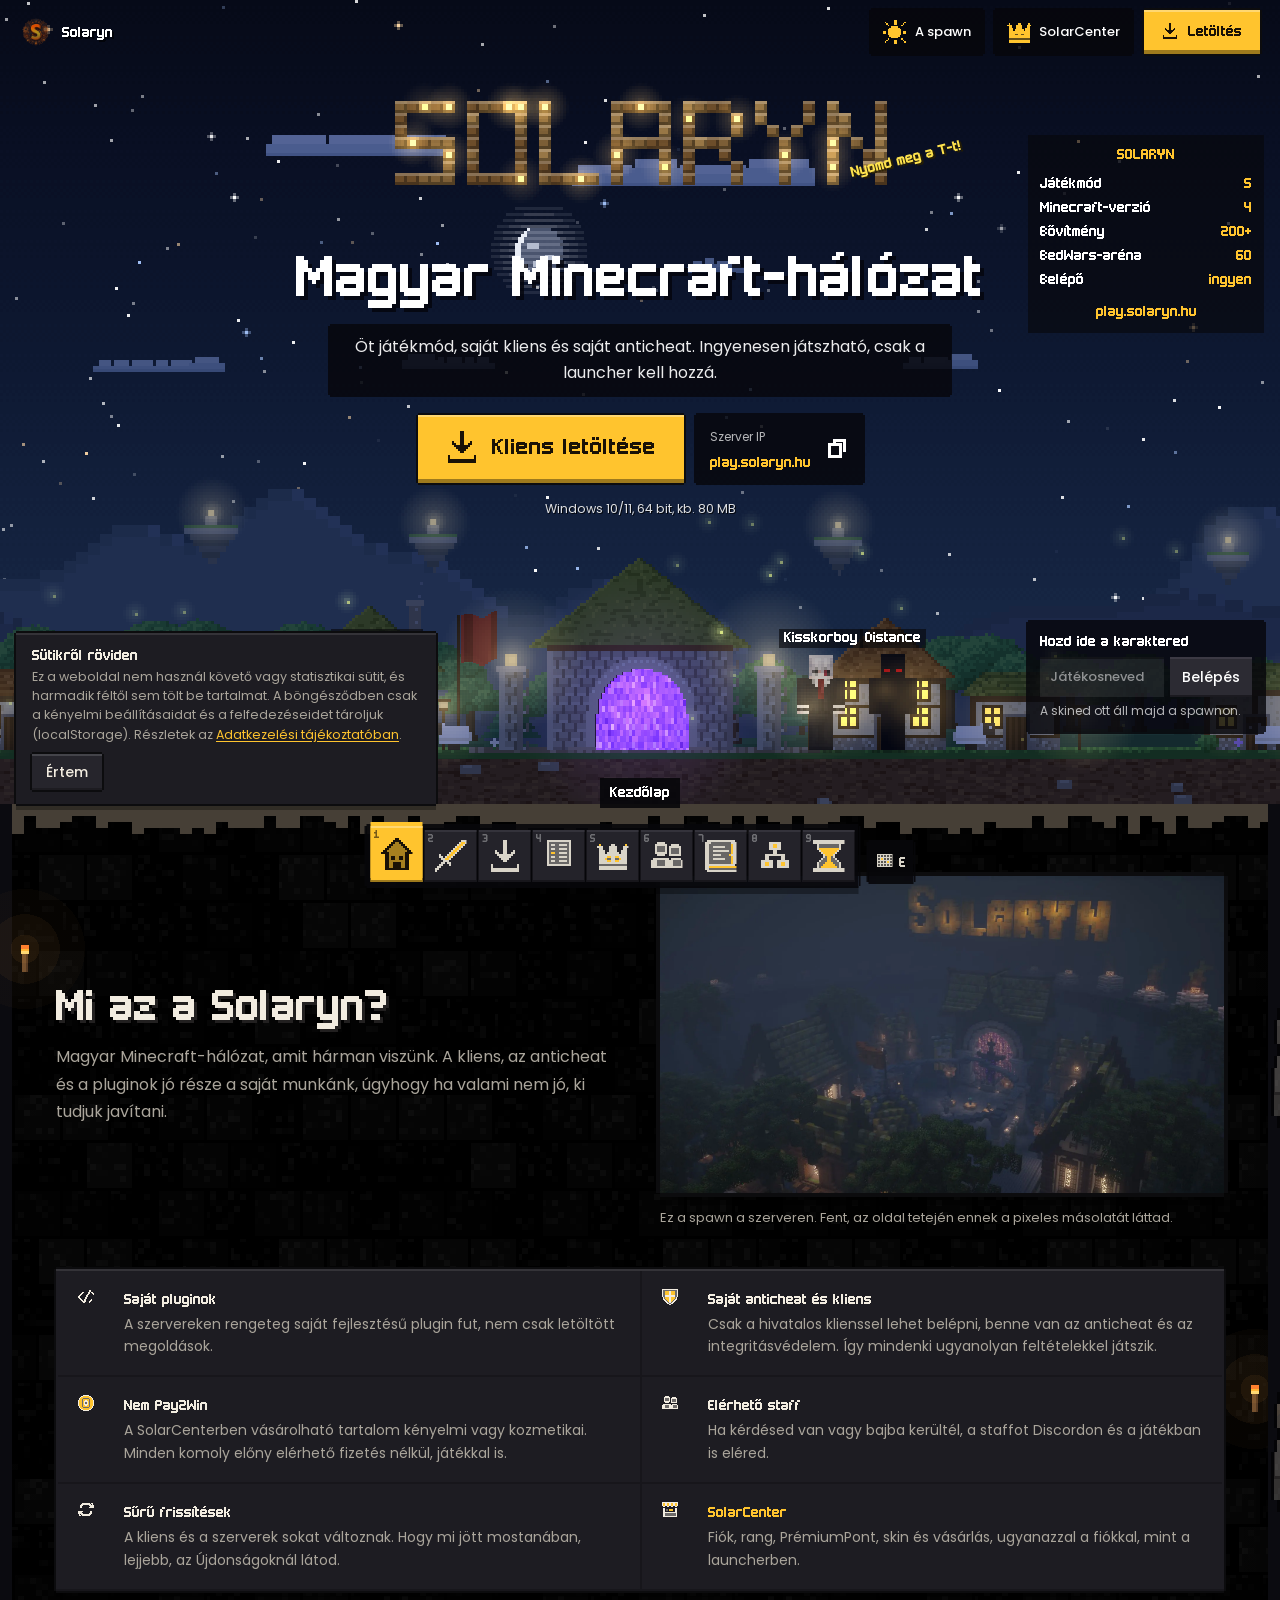
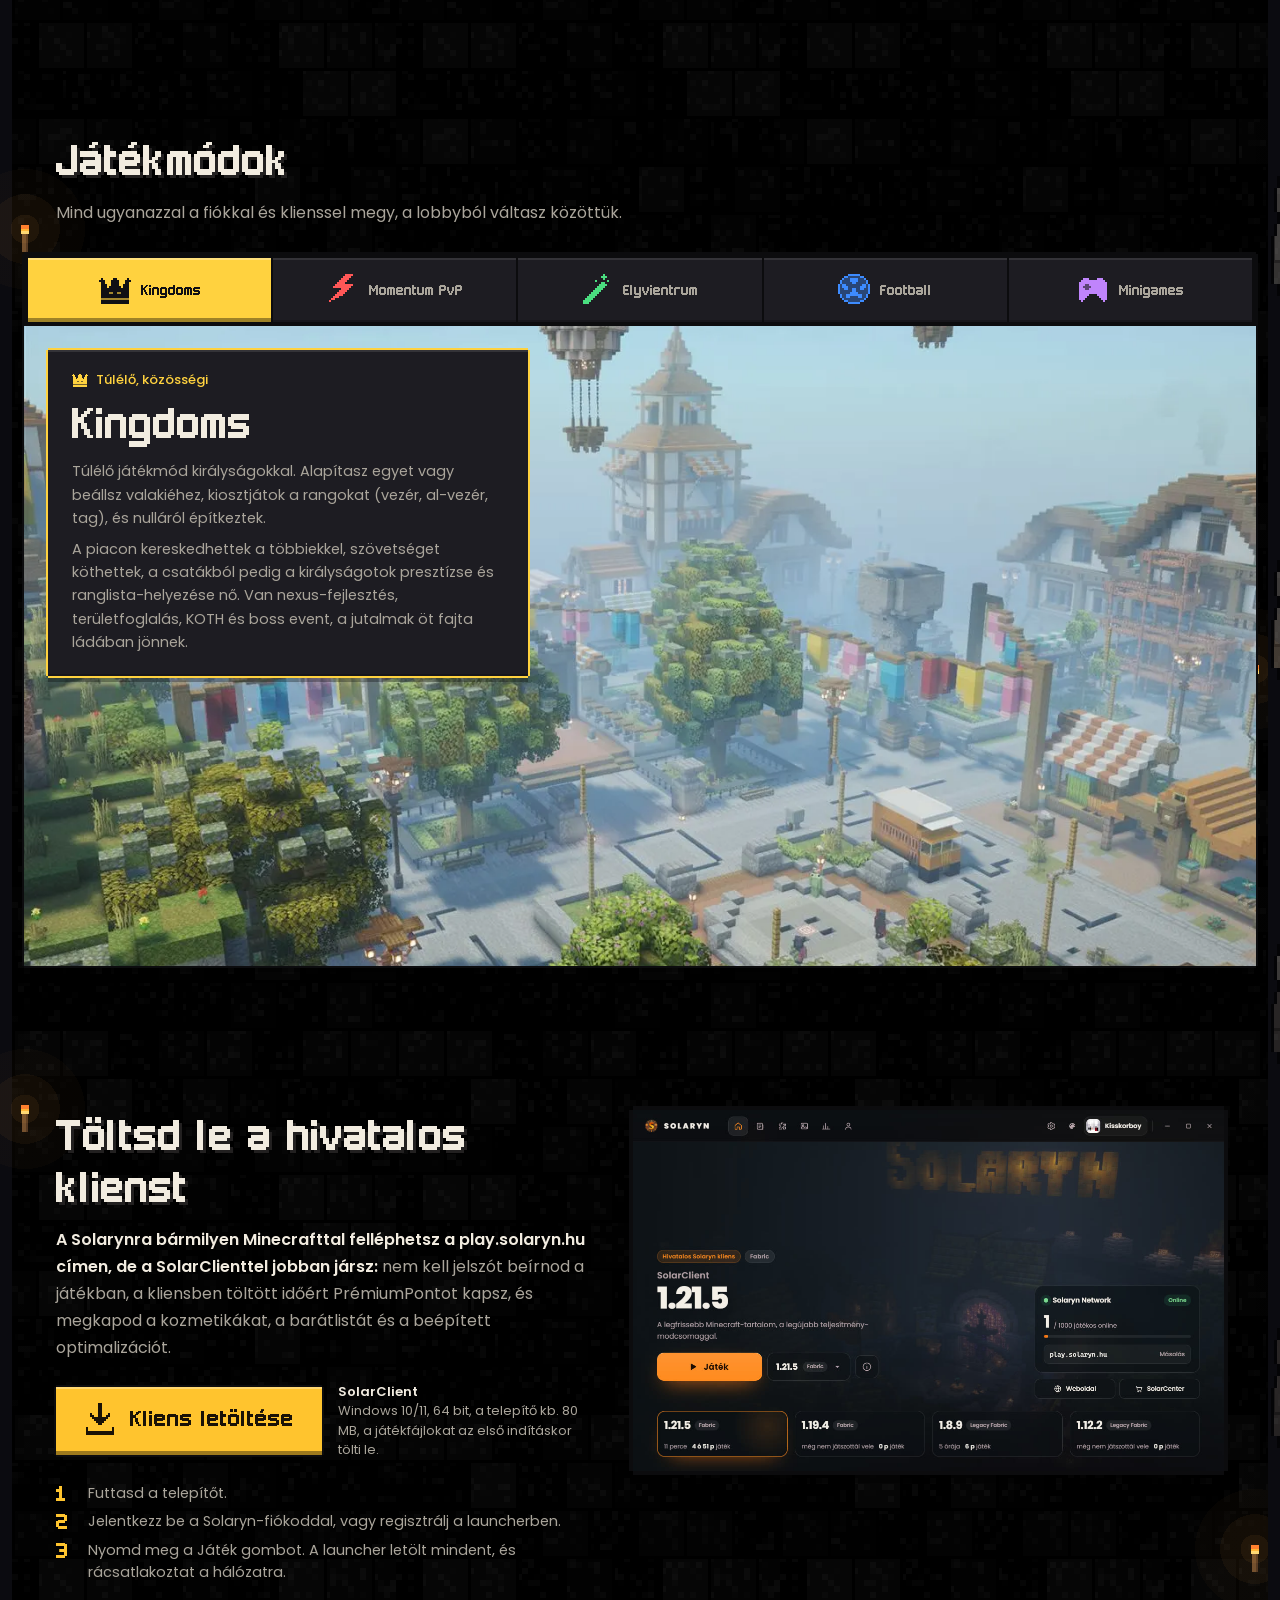
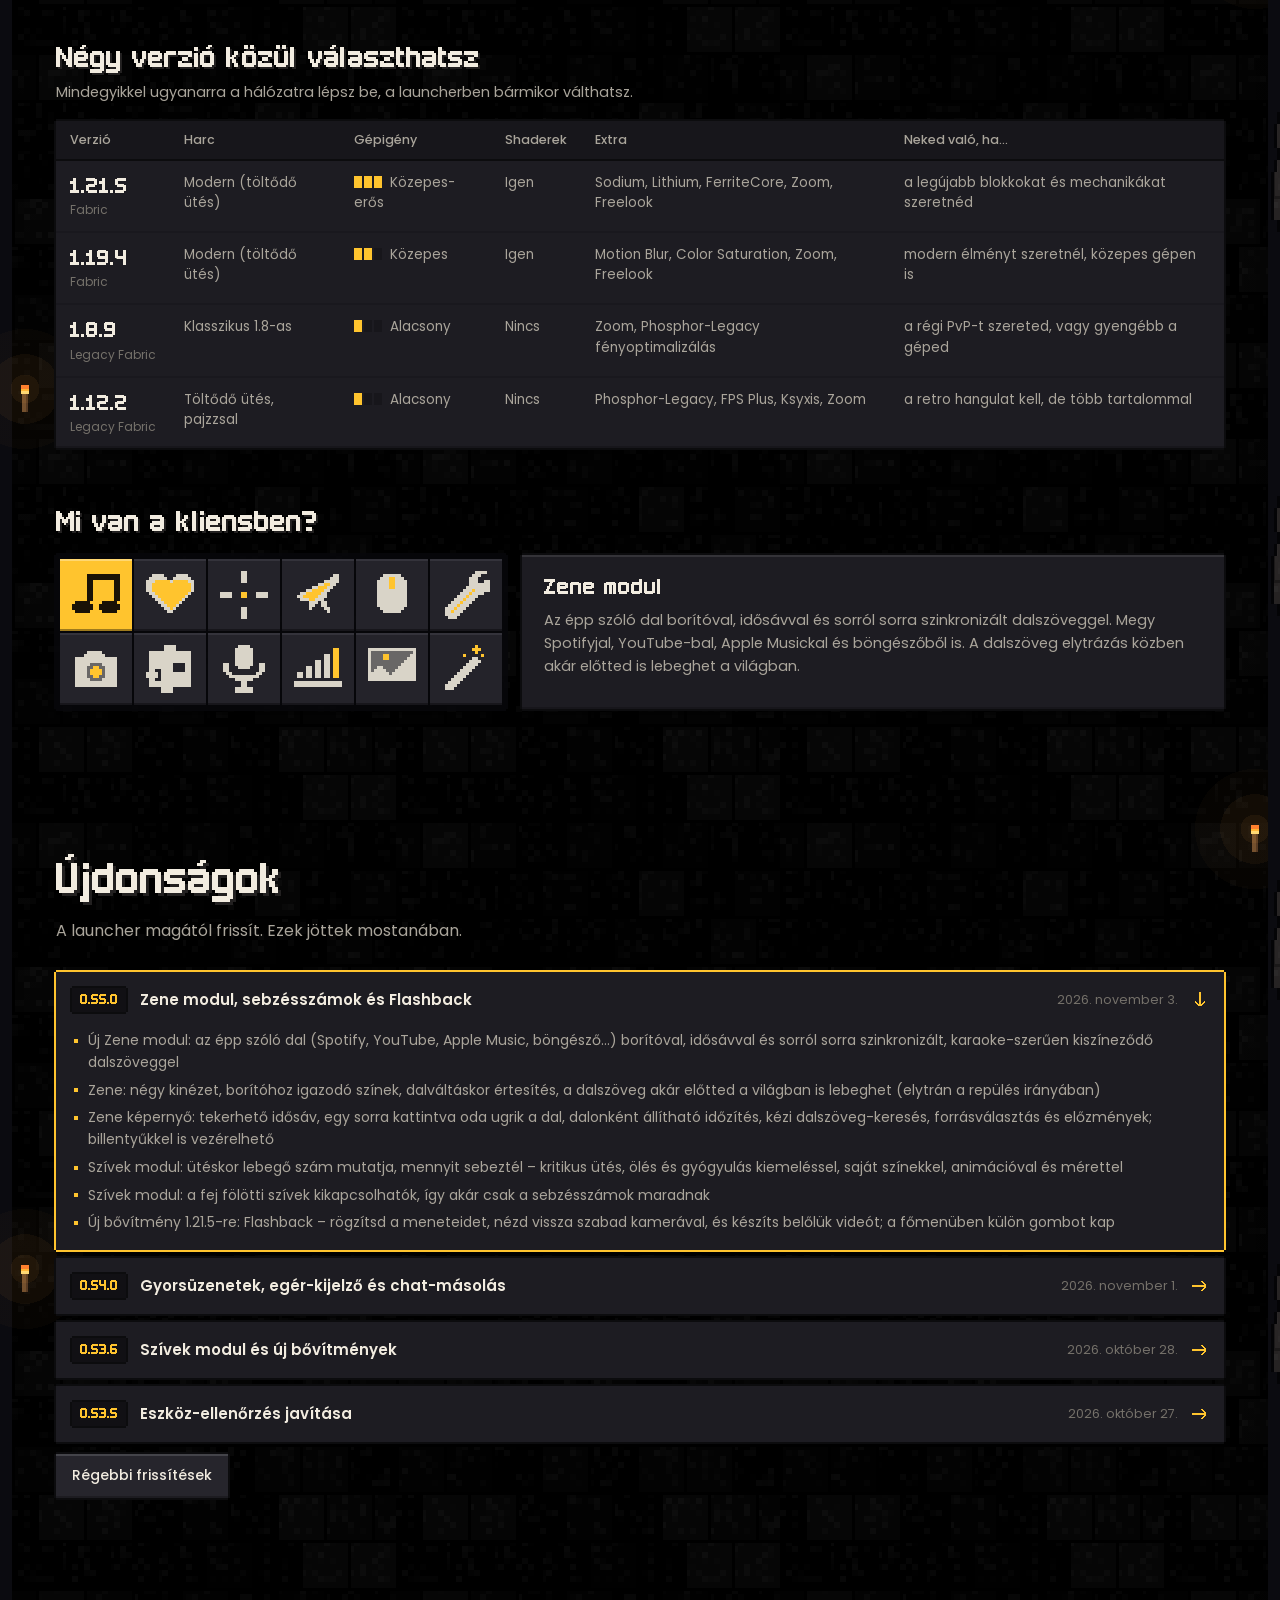
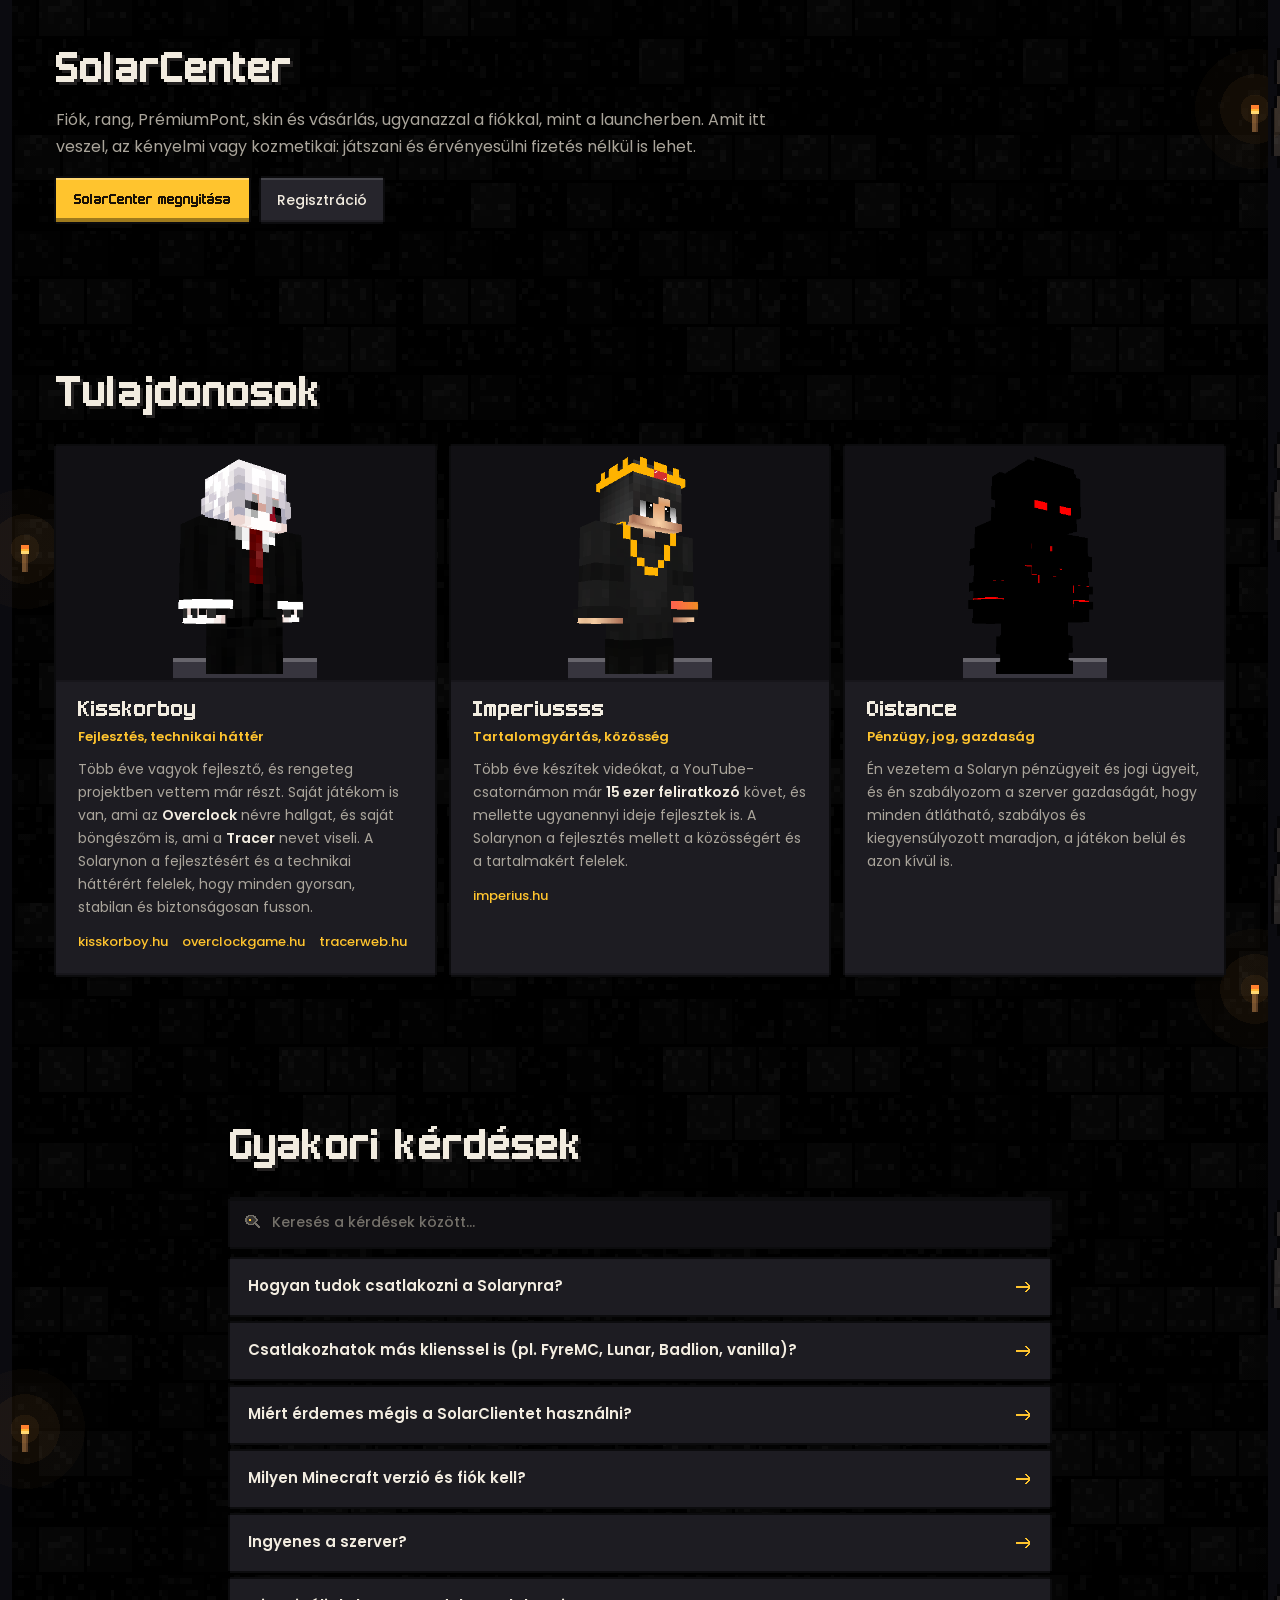
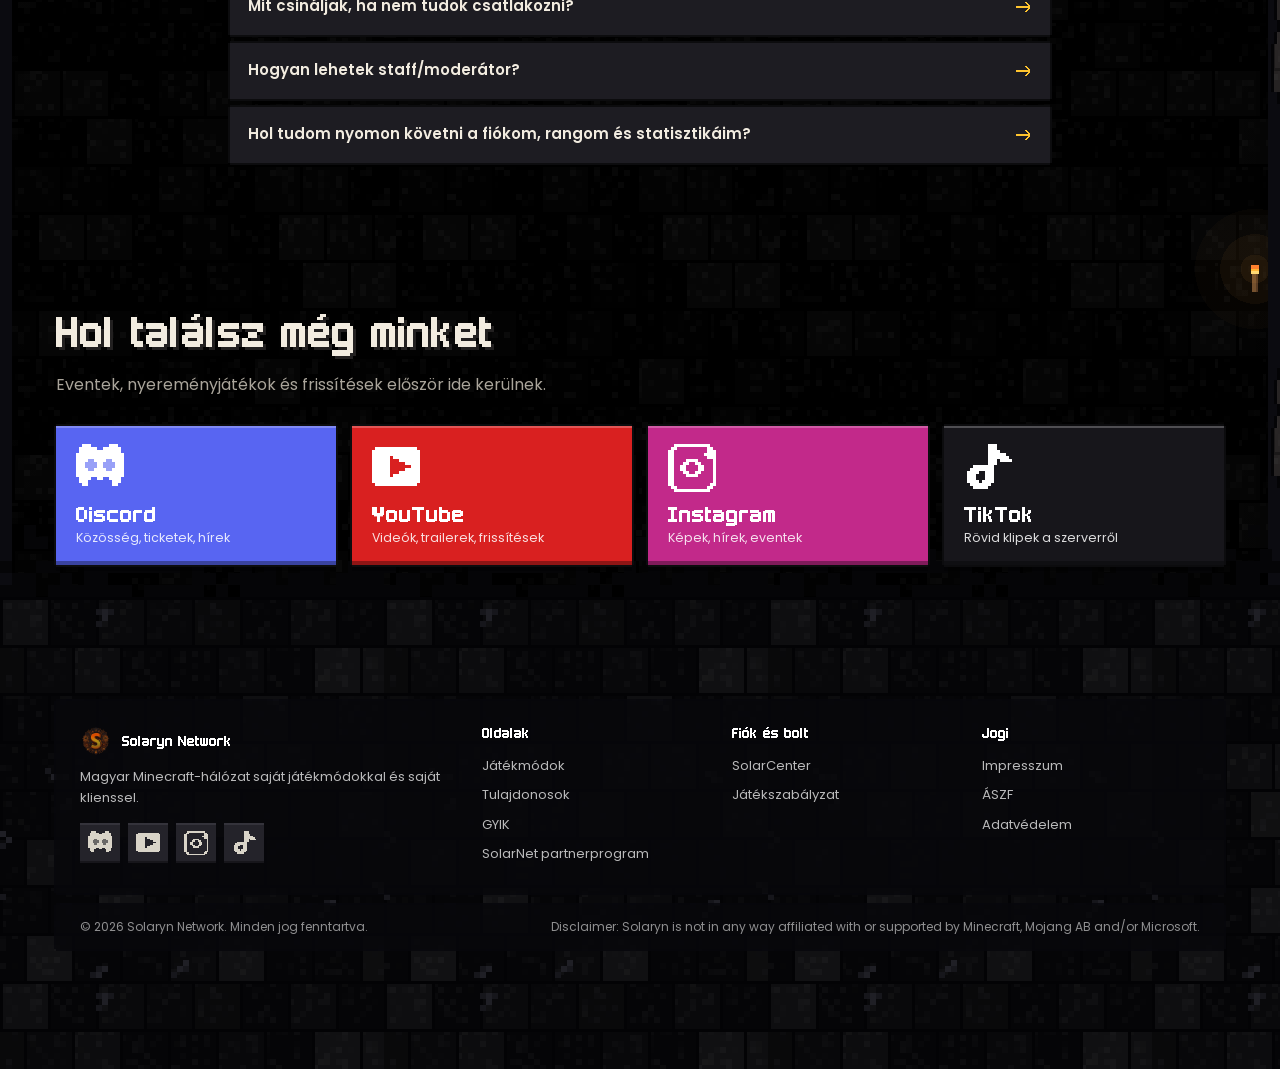
==== commit 12ef9787: "Add files via upload" ====
--- a/index.html
+++ b/index.html
@@ -223,7 +223,7 @@
                 <div class="client">
                     <div class="client-copy">
                         <h2 class="sec-title">Töltsd le a hivatalos klienst</h2>
-                        <p class="sec-lead"><strong>A Solarynra csak a saját launcherünkkel lehet csatlakozni.</strong> Más kliensről (pl. vanilla, Lunar, Badlion, FyreMC) a szerver nem enged be, így mindenkinél ugyanaz az anticheat fut.</p>
+                        <p class="sec-lead"><strong>A Solarynra bármilyen Minecrafttal felléphetsz a play.solaryn.hu címen, de a SolarClienttel jobban jársz:</strong> nem kell jelszót beírnod a játékban, a kliensben töltött időért PrémiumPontot kapsz, és megkapod a kozmetikákat, a barátlistát és a beépített optimalizációt.</p>
                         <div class="client-dl">
                             <a class="btn btn-gold btn-big" data-download href="https://api.solaryn.hu:25572/updates/download-latest" rel="noopener"><span data-ico="download"></span>Kliens letöltése</a>
                             <p class="client-note"><b data-live="version">SolarClient</b><br><span data-live="details">Windows 10/11, 64 bit, a telepítő kb. 80 MB, a játékfájlokat az első indításkor tölti le.</span></p>
@@ -355,10 +355,10 @@
                     <input type="search" id="faqSearch" placeholder="Keresés a kérdések között..." autocomplete="off">
                 </label>
                 <div class="faq-list" id="faqList">
-                    <details class="faq-item" name="gyik"><summary>Hogyan tudok csatlakozni a Solarynra?<span data-ico="arrow"></span></summary><p>Töltsd le a launchert, telepítsd, és jelentkezz be a Solaryn-fiókoddal. Ha még nincs, a launcherben vagy a SolarCenterben ingyen regisztrálhatsz. Utána csak nyomd meg a Játék gombot, a launcher letölt és beállít mindent. Nem kell kézzel IP-t beírni vagy modokat telepíteni.</p></details>
-                    <details class="faq-item" name="gyik"><summary>Csatlakozhatok más klienssel is (pl. FyreMC, Lunar, Badlion, vanilla)?<span data-ico="arrow"></span></summary><p><strong>Nem.</strong> A Solarynra csak a saját kliensünkkel (SolarClient) és launcherünkkel lehet csatlakozni, ezt technikailag is kikényszerítjük. Más kliensről a szerver nem enged be.</p></details>
-                    <details class="faq-item" name="gyik"><summary>Miért csak a saját kliensetekkel lehet csatlakozni?<span data-ico="arrow"></span></summary><p>Így mindenkinél ugyanaz az anticheat fut, és nehezebb csalni. A kliensben emellett olyan funkciók vannak (barátlista, jelvények, beépített optimalizáció), amik más klienssel nem működnének.</p></details>
-                    <details class="faq-item" name="gyik"><summary>Milyen Minecraft verzió és fiók kell?<span data-ico="arrow"></span></summary><p>A launcher feltelepíti a megfelelő verziót és a szükséges modokat. Neked csak egy Solaryn-fiók kell, amit ingyen regisztrálhatsz a launcherben vagy a SolarCenterben.</p></details>
+                    <details class="faq-item" name="gyik"><summary>Hogyan tudok csatlakozni a Solarynra?<span data-ico="arrow"></span></summary><p>Kétféleképpen. <strong>SolarClienttel:</strong> töltsd le a launchert, jelentkezz be a Solaryn-fiókoddal, és nyomd meg a Játék gombot, minden mást elintéz. <strong>Bármilyen más Minecrafttal</strong> (eredeti, tört, Lunar stb.): add hozzá a <strong>play.solaryn.hu</strong> szervert, és lépj fel. Ha már van SolarCenter-fiókod, ugyanazzal a névvel lépj fel, és írd be a chatbe a jelszavadat (ha bekapcsoltad, utána a kétlépcsős kódot és a biztonsági kódot is). Ha új vagy, a játékban is regisztrálhatsz: a <strong>/register &lt;jelszó&gt; &lt;jelszó&gt;</strong> paranccsal játékbeli fiókot kapsz, amit később a SolarCenterben ugyanazzal a névvel Solaryn-fiókká véglegesíthetsz.</p></details>
+                    <details class="faq-item" name="gyik"><summary>Csatlakozhatok más klienssel is (pl. FyreMC, Lunar, Badlion, vanilla)?<span data-ico="arrow"></span></summary><p><strong>Igen.</strong> A play.solaryn.hu címen bármilyen, csalásra nem alkalmas Minecraft-klienssel felléphetsz (eredetivel és törttel is). A fiókodat a játékosneved azonosítja: SolarCenter-fiókkal a Center-jelszavadat írod be a chatbe, új névvel pedig a játékban regisztrálhatsz (/register). A szervereken saját anticheat (Eclipse) fut, a csaló kliensek használata ugyanúgy kitiltással jár.</p></details>
+                    <details class="faq-item" name="gyik"><summary>Miért érdemes mégis a SolarClientet használni?<span data-ico="arrow"></span></summary><p>A kliensben nem kell jelszót beírnod a játékban, a SolarClienttel töltött időért és a kliens-jutalmakért PrémiumPontot kapsz (ezeket a launcher Statisztika lapján látod), és csak itt működnek a kozmetikák, a barátlista, a jelvények és a beépített optimalizáció.</p></details>
+                    <details class="faq-item" name="gyik"><summary>Milyen Minecraft verzió és fiók kell?<span data-ico="arrow"></span></summary><p>A SolarClient launcher feltelepíti a megfelelő verziót és a szükséges modokat. Más klienssel 1.8-tól a legújabb verzióig bármelyikkel csatlakozhatsz (a legjobb élményt a legújabb verzió adja). Mindkét esetben egy Solaryn-fiók kell, amit ingyen regisztrálhatsz a SolarCenterben.</p></details>
                     <details class="faq-item" name="gyik"><summary>Ingyenes a szerver?<span data-ico="arrow"></span></summary><p>Igen, teljesen ingyenes és nem pay2win. A SolarCenterben vehetsz rangot, kozmetikát és PrémiumPontot, de ezek csak kényelmi vagy kozmetikai előnyök. Fizetés nélkül, játékkal is érvényesülhetsz.</p></details>
                     <details class="faq-item" name="gyik"><summary>Mit csináljak, ha nem tudok csatlakozni?<span data-ico="arrow"></span></summary><p>Nézd meg, hogy a launcher legfrissebb verzióját használod-e, indítsd újra, és ellenőrizd az internetkapcsolatod. Ha így sem megy, keress minket a Discordon.</p></details>
                     <details class="faq-item" name="gyik"><summary>Hogyan lehetek staff/moderátor?<span data-ico="arrow"></span></summary><p>A tagfelvétel időszakos, a Discordon hirdetjük meg, úgyhogy ott figyeld a bejelentéseket.</p></details>
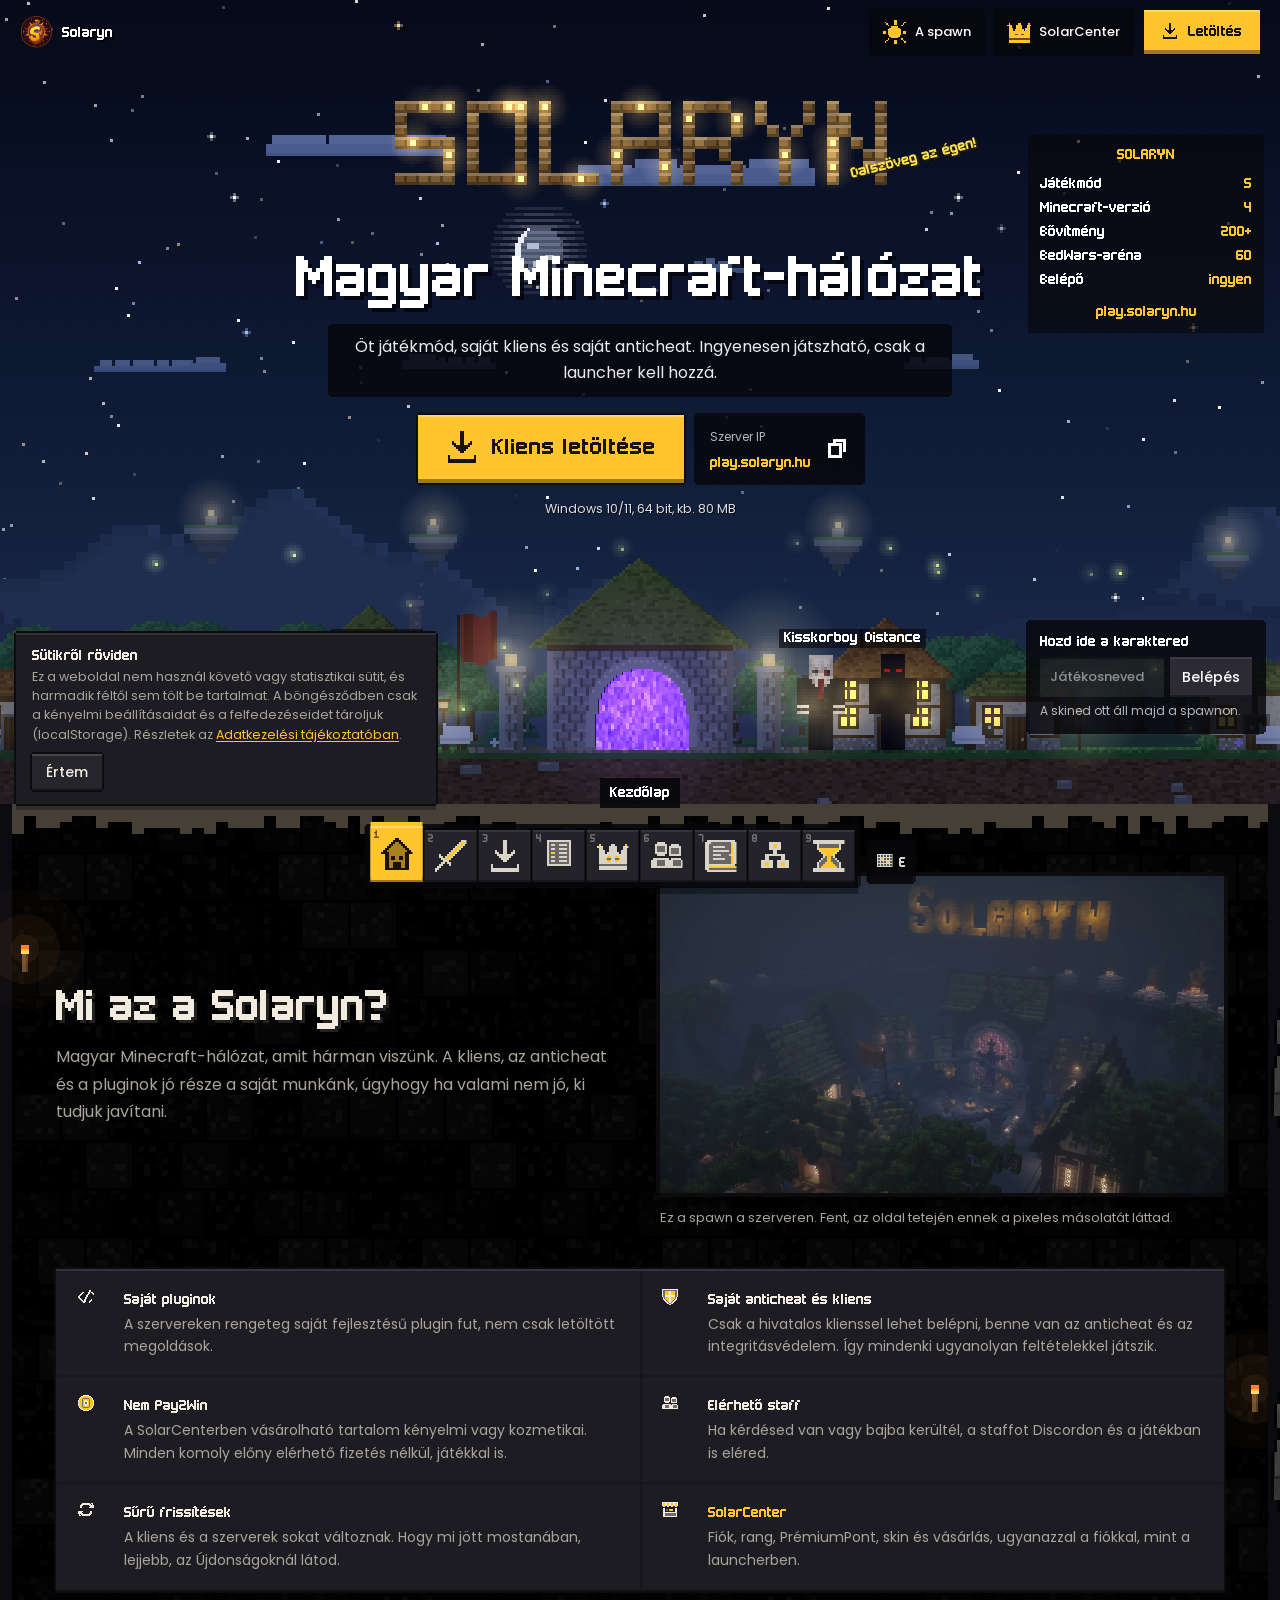
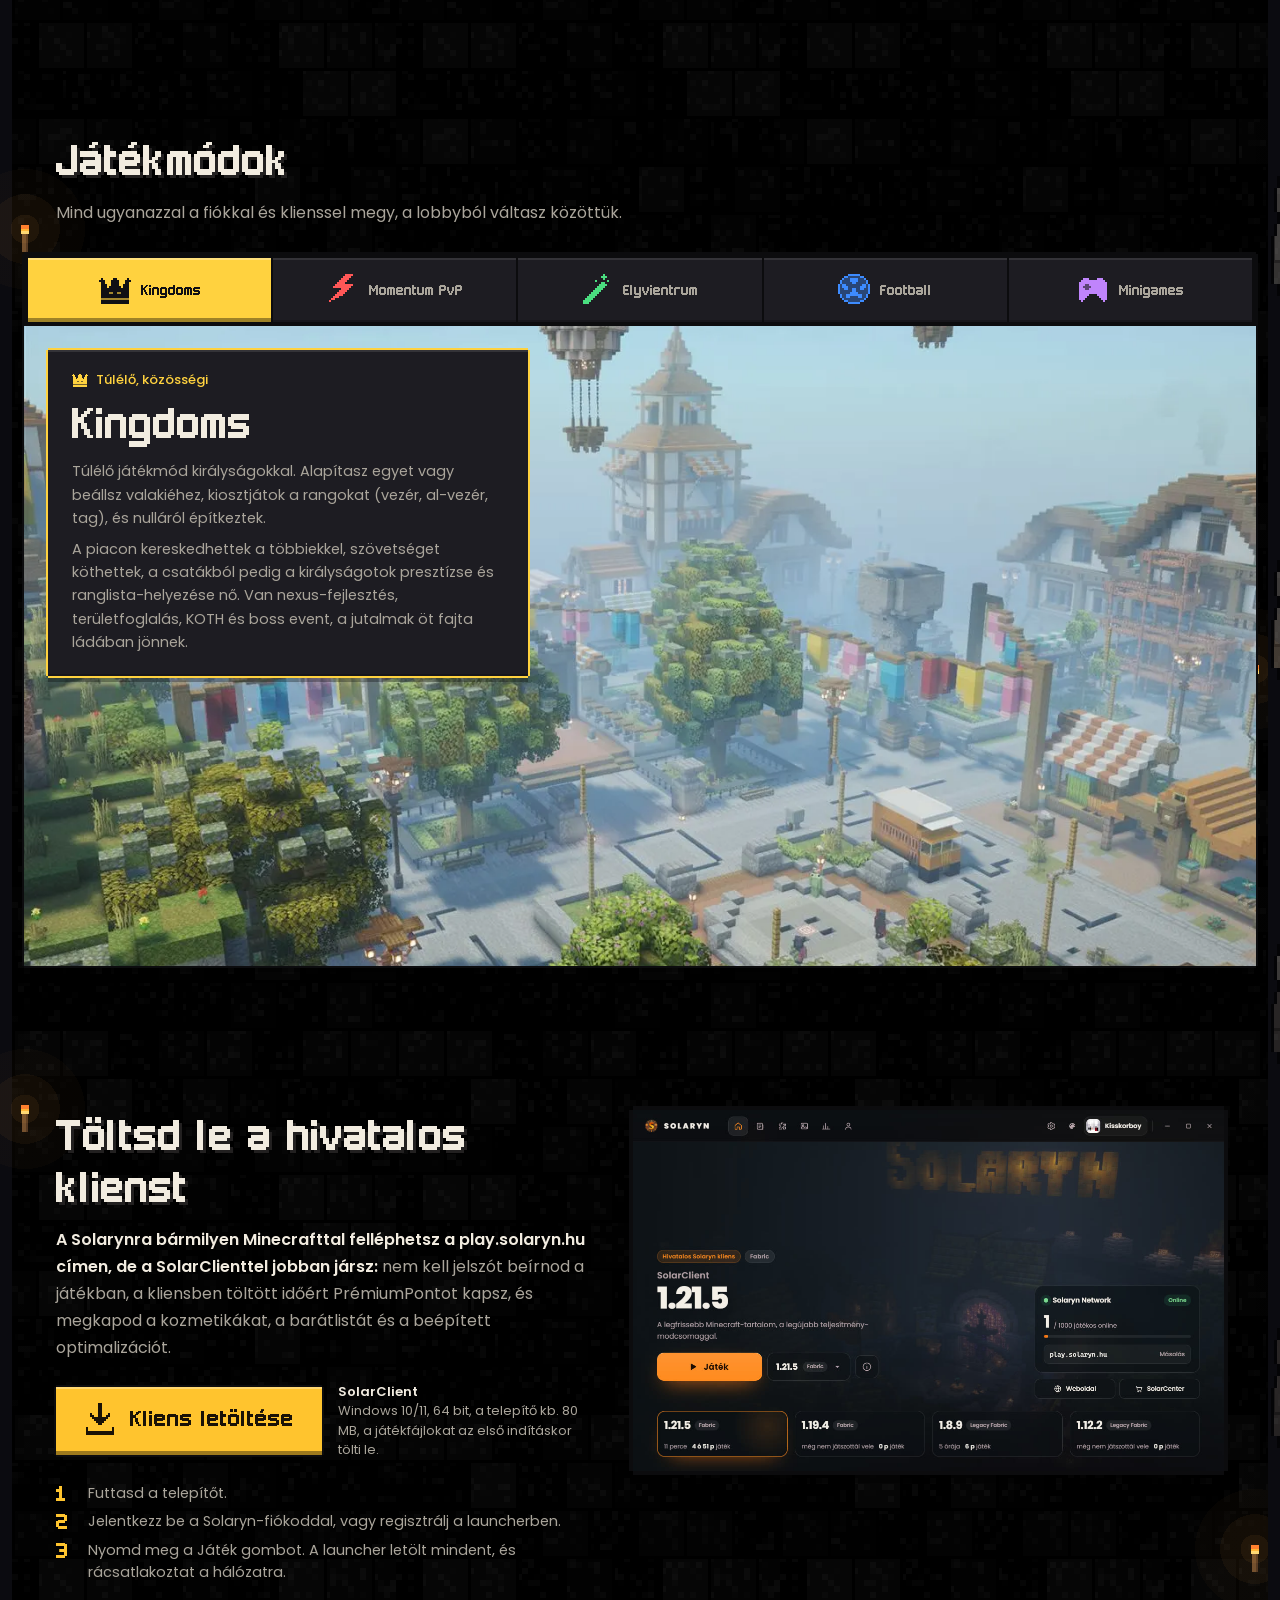
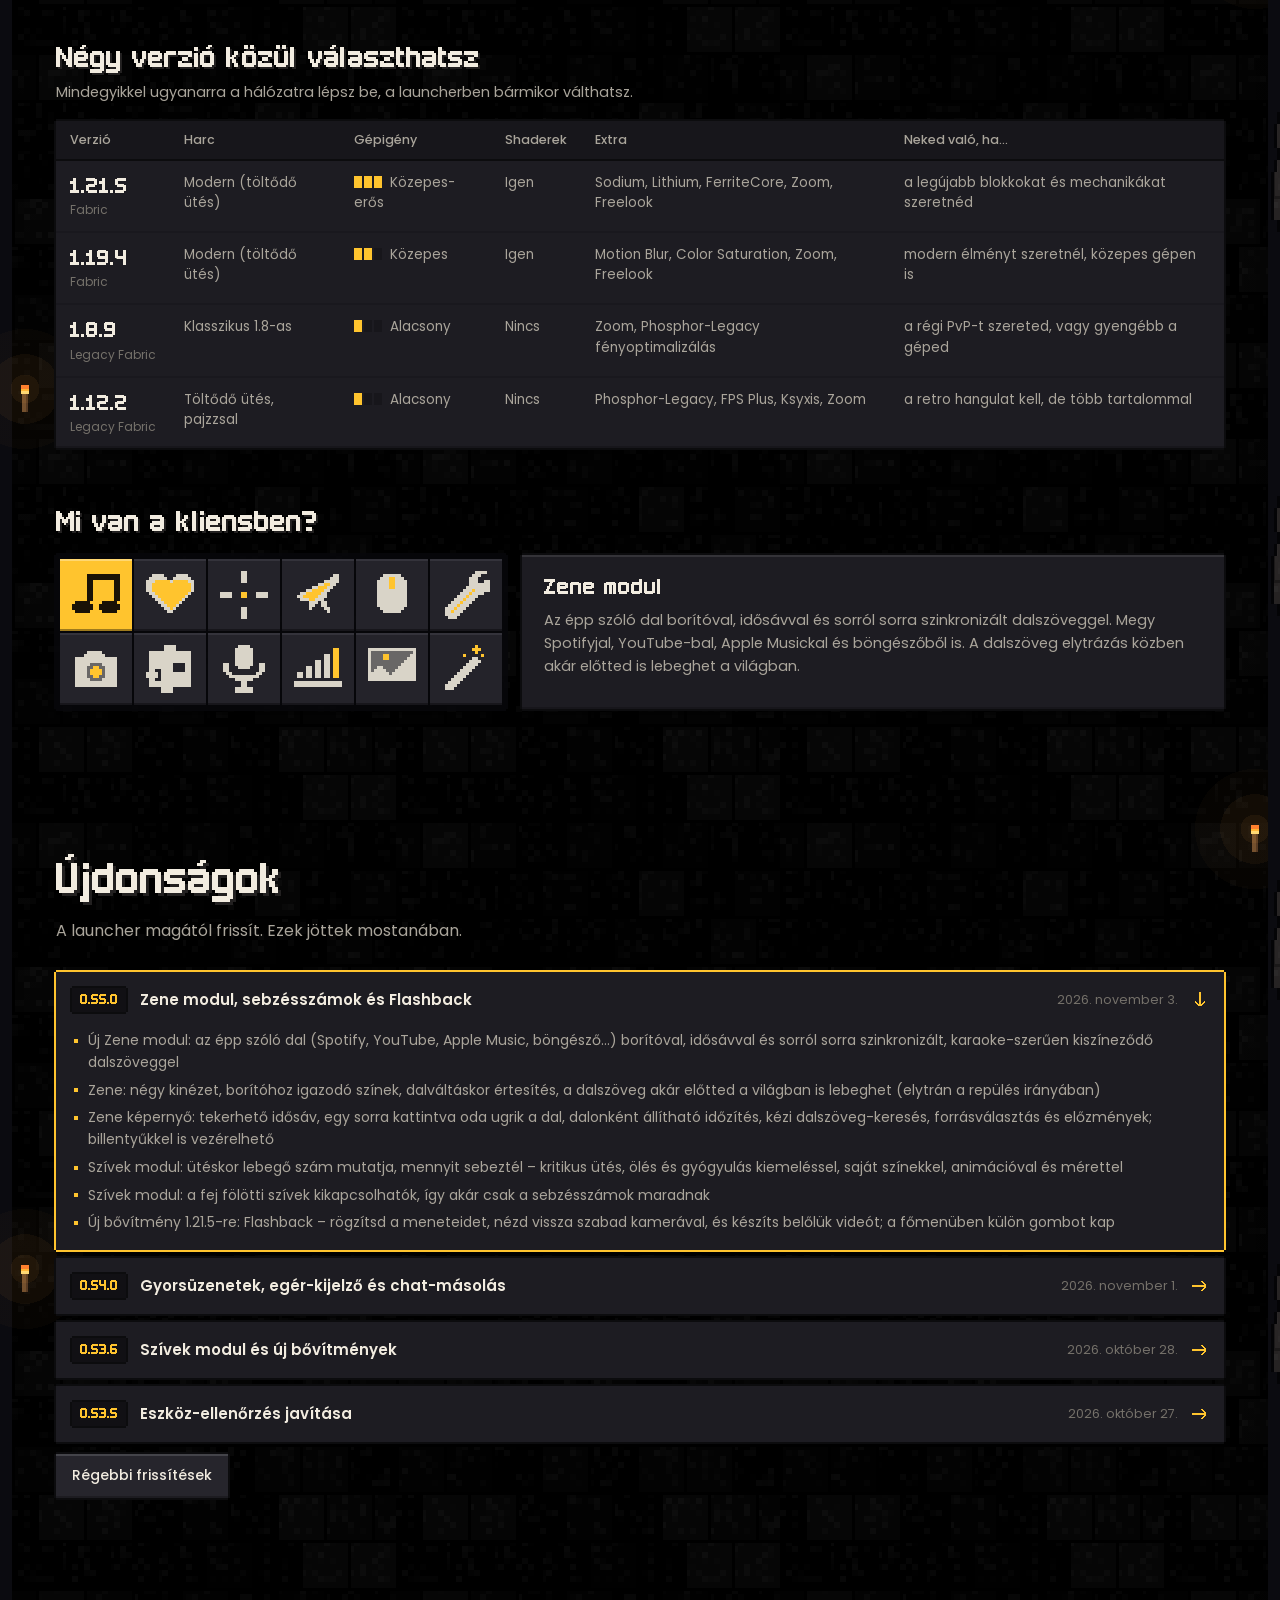
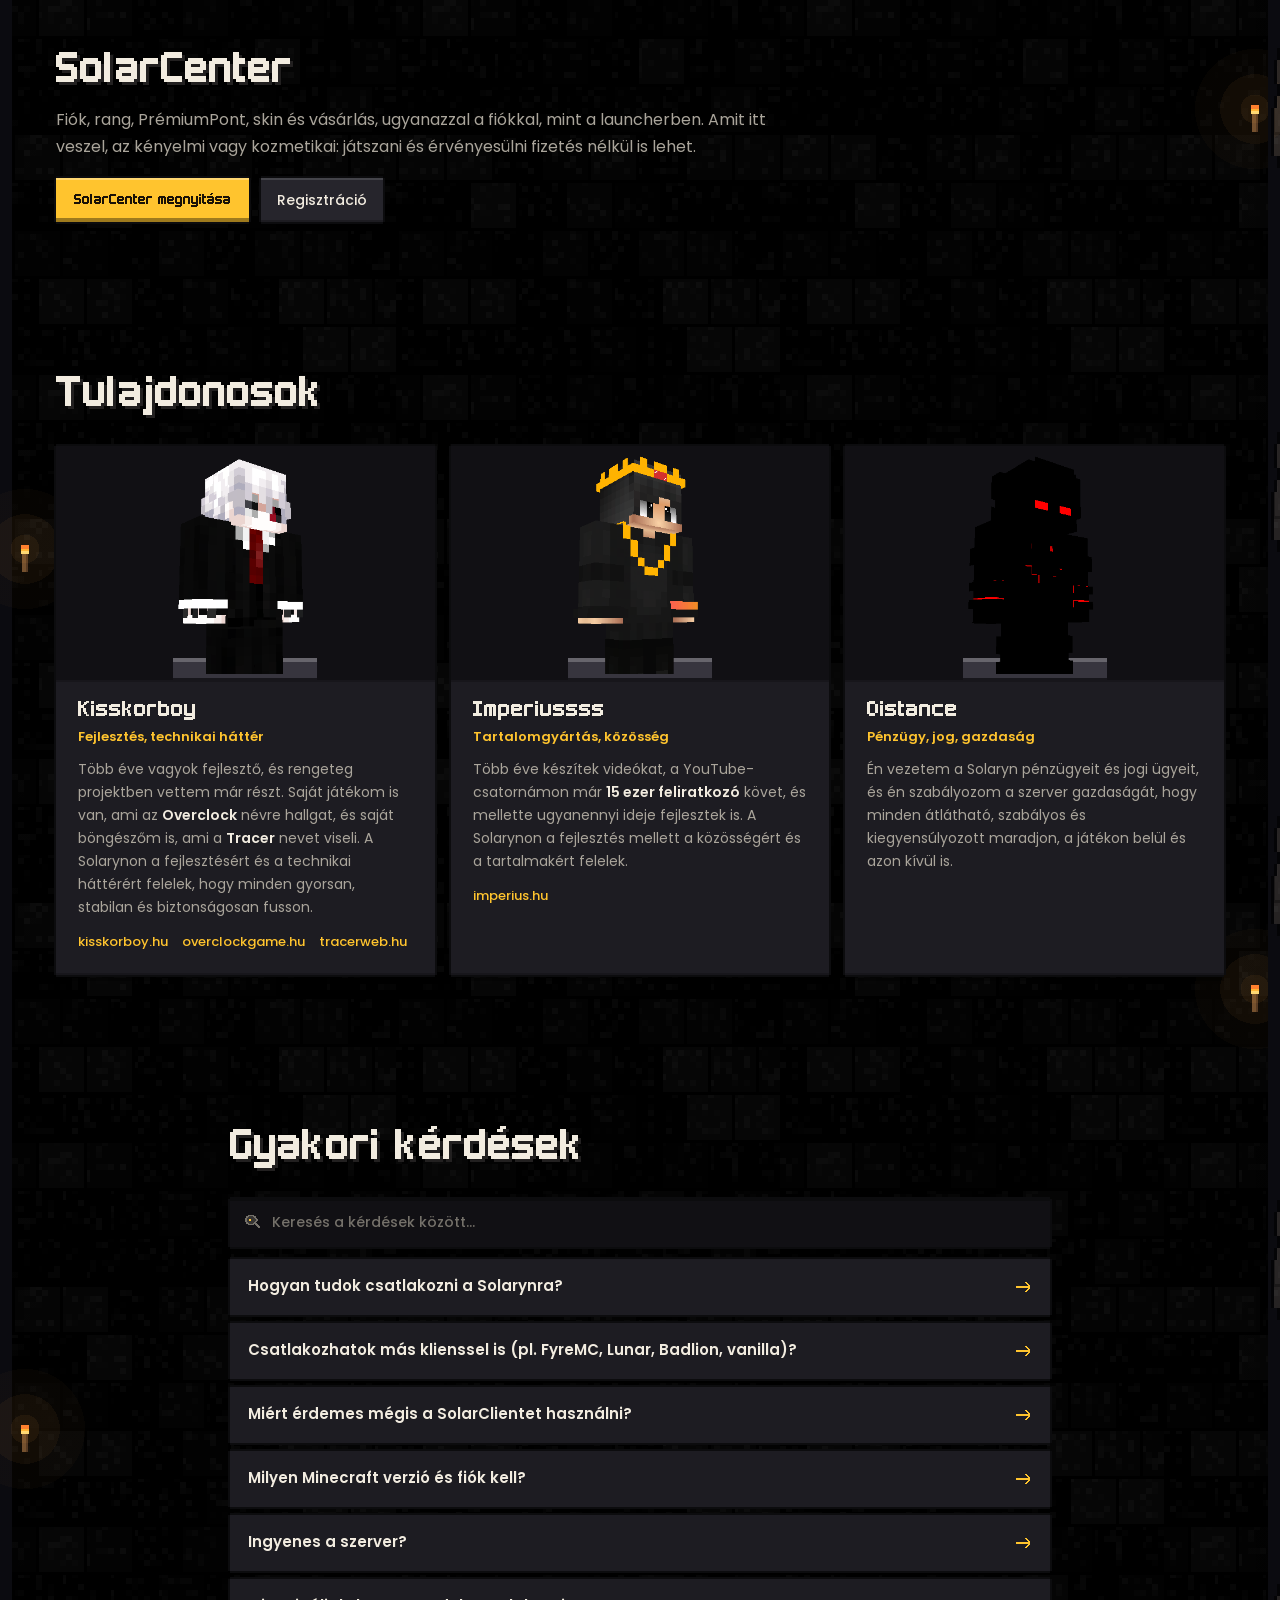
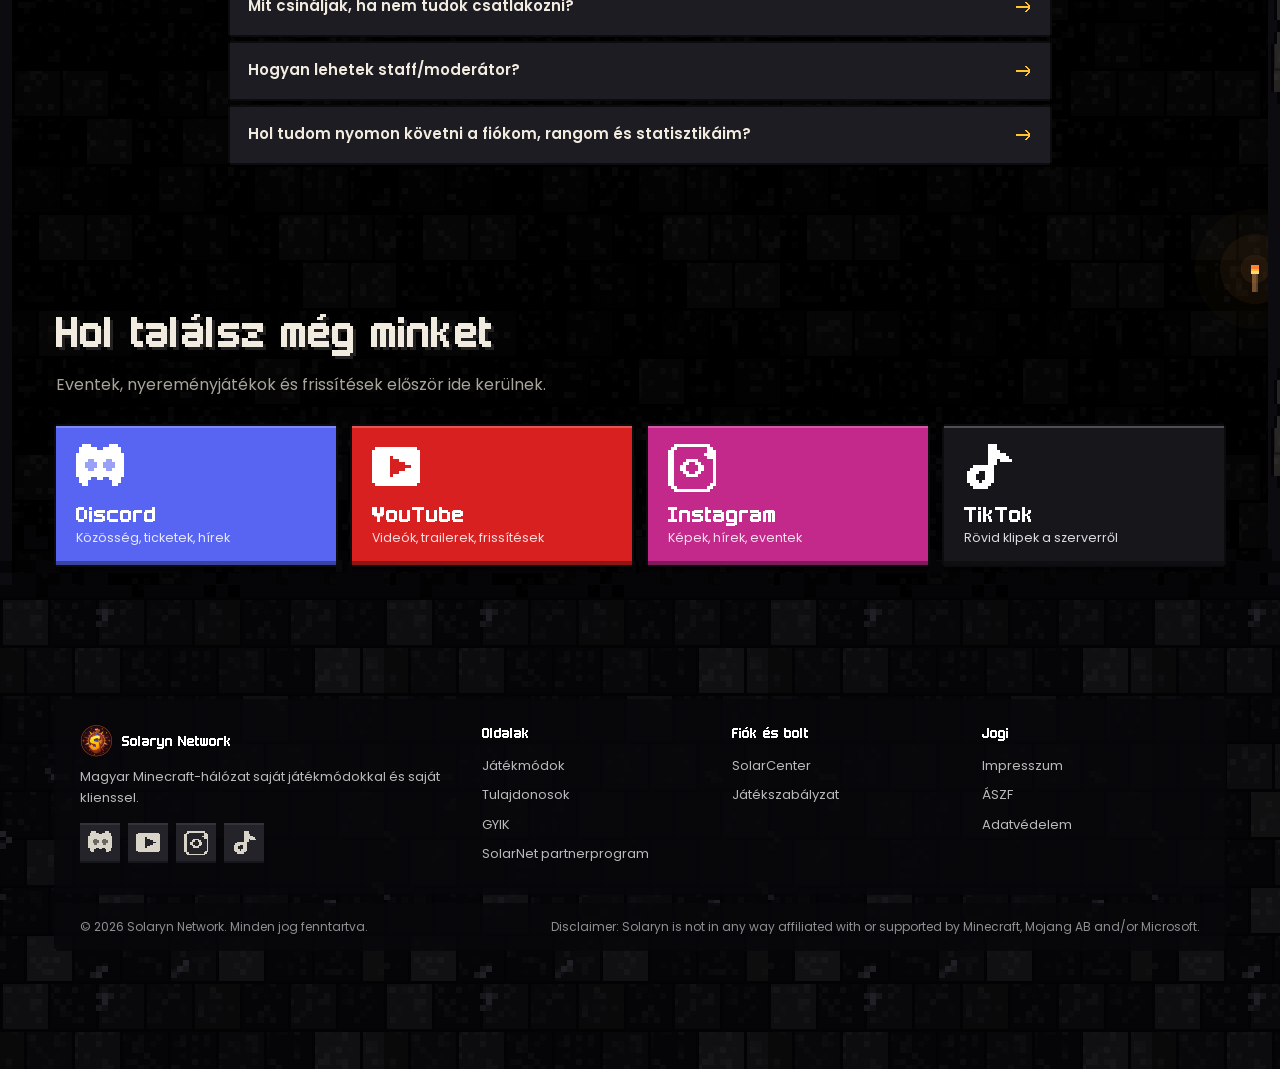
==== commit a9a8ef5c: "Új logó: hivatkozások verziószámmal, OG-leírás" ====
--- a/index.html
+++ b/index.html
@@ -15,8 +15,8 @@
     <meta name="robots" content="index, follow, max-image-preview:large">
     <link rel="canonical" href="https://solaryn.hu/">
 
-    <link rel="icon" type="image/png" href="assets/solaryn-icon.png">
-    <link rel="apple-touch-icon" href="assets/solaryn-icon.png">
+    <link rel="icon" type="image/png" href="assets/solaryn-icon.png?v=20261122">
+    <link rel="apple-touch-icon" href="assets/solaryn-icon.png?v=20261122">
     <link rel="manifest" href="site.webmanifest">
 
     <meta property="og:type" content="website">
@@ -25,14 +25,14 @@
     <meta property="og:url" content="https://solaryn.hu/">
     <meta property="og:title" content="Solaryn Network - magyar Minecraft-hálózat">
     <meta property="og:description" content="Magyar Minecraft-hálózat öt játékmóddal, saját klienssel és saját anticheattel. Ingyenesen játszható, csak a launcher kell hozzá.">
-    <meta property="og:image" content="https://solaryn.hu/assets/og.png">
+    <meta property="og:image" content="https://solaryn.hu/assets/og.png?v=20261122">
     <meta property="og:image:width" content="1200">
     <meta property="og:image:height" content="630">
-    <meta property="og:image:alt" content="A Solaryn spawn pixel-világa">
+    <meta property="og:image:alt" content="A Solaryn Network logója - Öt világ. Egy hálózat.">
     <meta name="twitter:card" content="summary_large_image">
     <meta name="twitter:title" content="Solaryn Network - magyar Minecraft-hálózat">
     <meta name="twitter:description" content="Magyar Minecraft-hálózat öt játékmóddal, saját klienssel és saját anticheattel. Ingyenesen játszható, csak a launcher kell hozzá.">
-    <meta name="twitter:image" content="https://solaryn.hu/assets/og.png">
+    <meta name="twitter:image" content="https://solaryn.hu/assets/og.png?v=20261122">
 
     <link rel="preload" as="font" href="assets/fonts/solaryn-block.woff" type="font/woff" crossorigin>
     <link rel="preconnect" href="https://api.solaryn.hu:25572">
@@ -51,7 +51,7 @@
         "@type": "Organization",
         "name": "Solaryn Network",
         "url": "https://solaryn.hu/",
-        "logo": "https://solaryn.hu/assets/solaryn-icon.png",
+        "logo": "https://solaryn.hu/assets/solaryn-icon.png?v=20261122",
         "sameAs": [
           "https://dc.solaryn.hu",
           "https://www.youtube.com/@SolarynNetwork",
@@ -79,7 +79,7 @@
 
     <header class="topbar">
         <a href="#kezdolap" class="topbar-brand">
-            <img src="assets/solaryn-icon.png" alt="" width="32" height="32">
+            <img src="assets/solaryn-icon.png?v=20261122" alt="" width="32" height="32">
             <span>Solaryn</span>
         </a>
         <div class="topbar-spacer"></div>
@@ -388,7 +388,7 @@
         <div class="wrap">
             <div class="foot-grid">
                 <div>
-                    <a href="#kezdolap" class="foot-brand"><img src="assets/solaryn-icon.png" alt="" width="32" height="32">Solaryn Network</a>
+                    <a href="#kezdolap" class="foot-brand"><img src="assets/solaryn-icon.png?v=20261122" alt="" width="32" height="32">Solaryn Network</a>
                     <p>Magyar Minecraft-hálózat saját játékmódokkal és saját klienssel.</p>
                     <div class="foot-social">
                         <a href="https://dc.solaryn.hu" target="_blank" rel="noopener" aria-label="Discord" data-ico="discord"></a>
